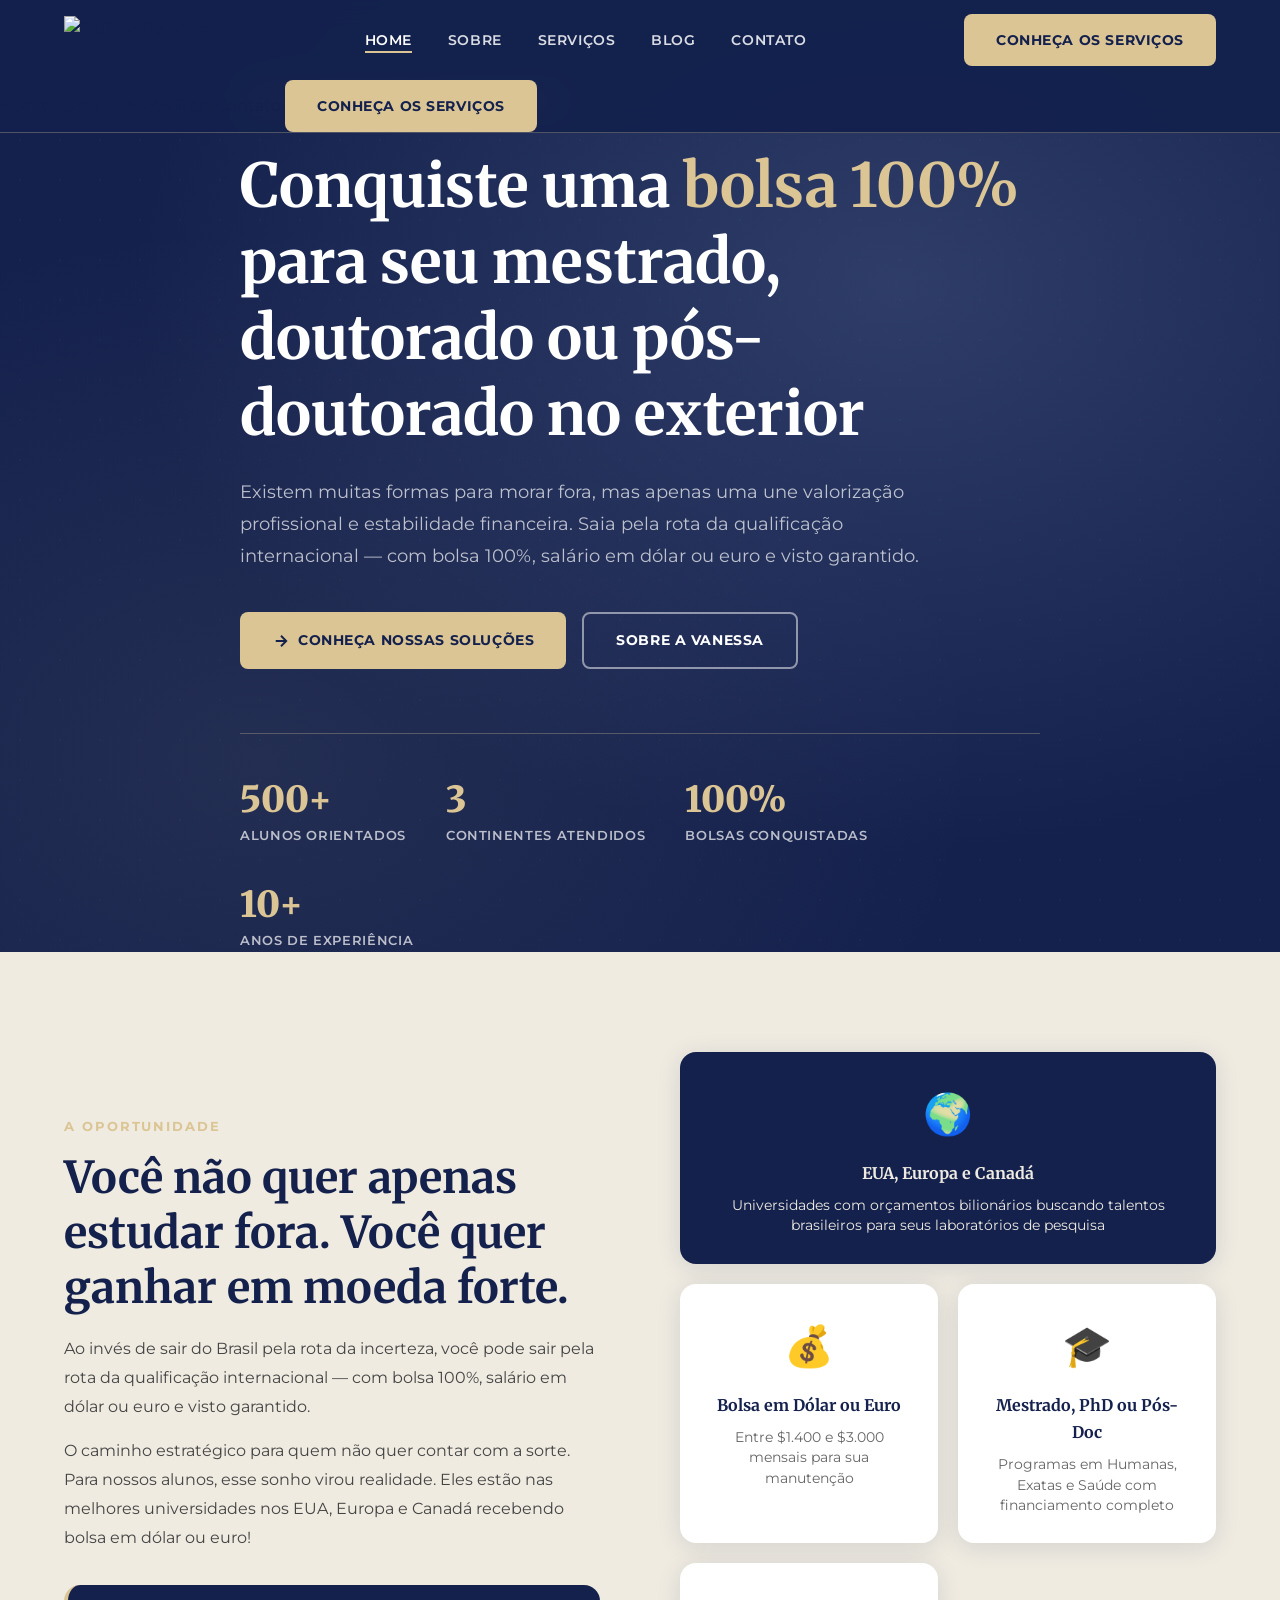
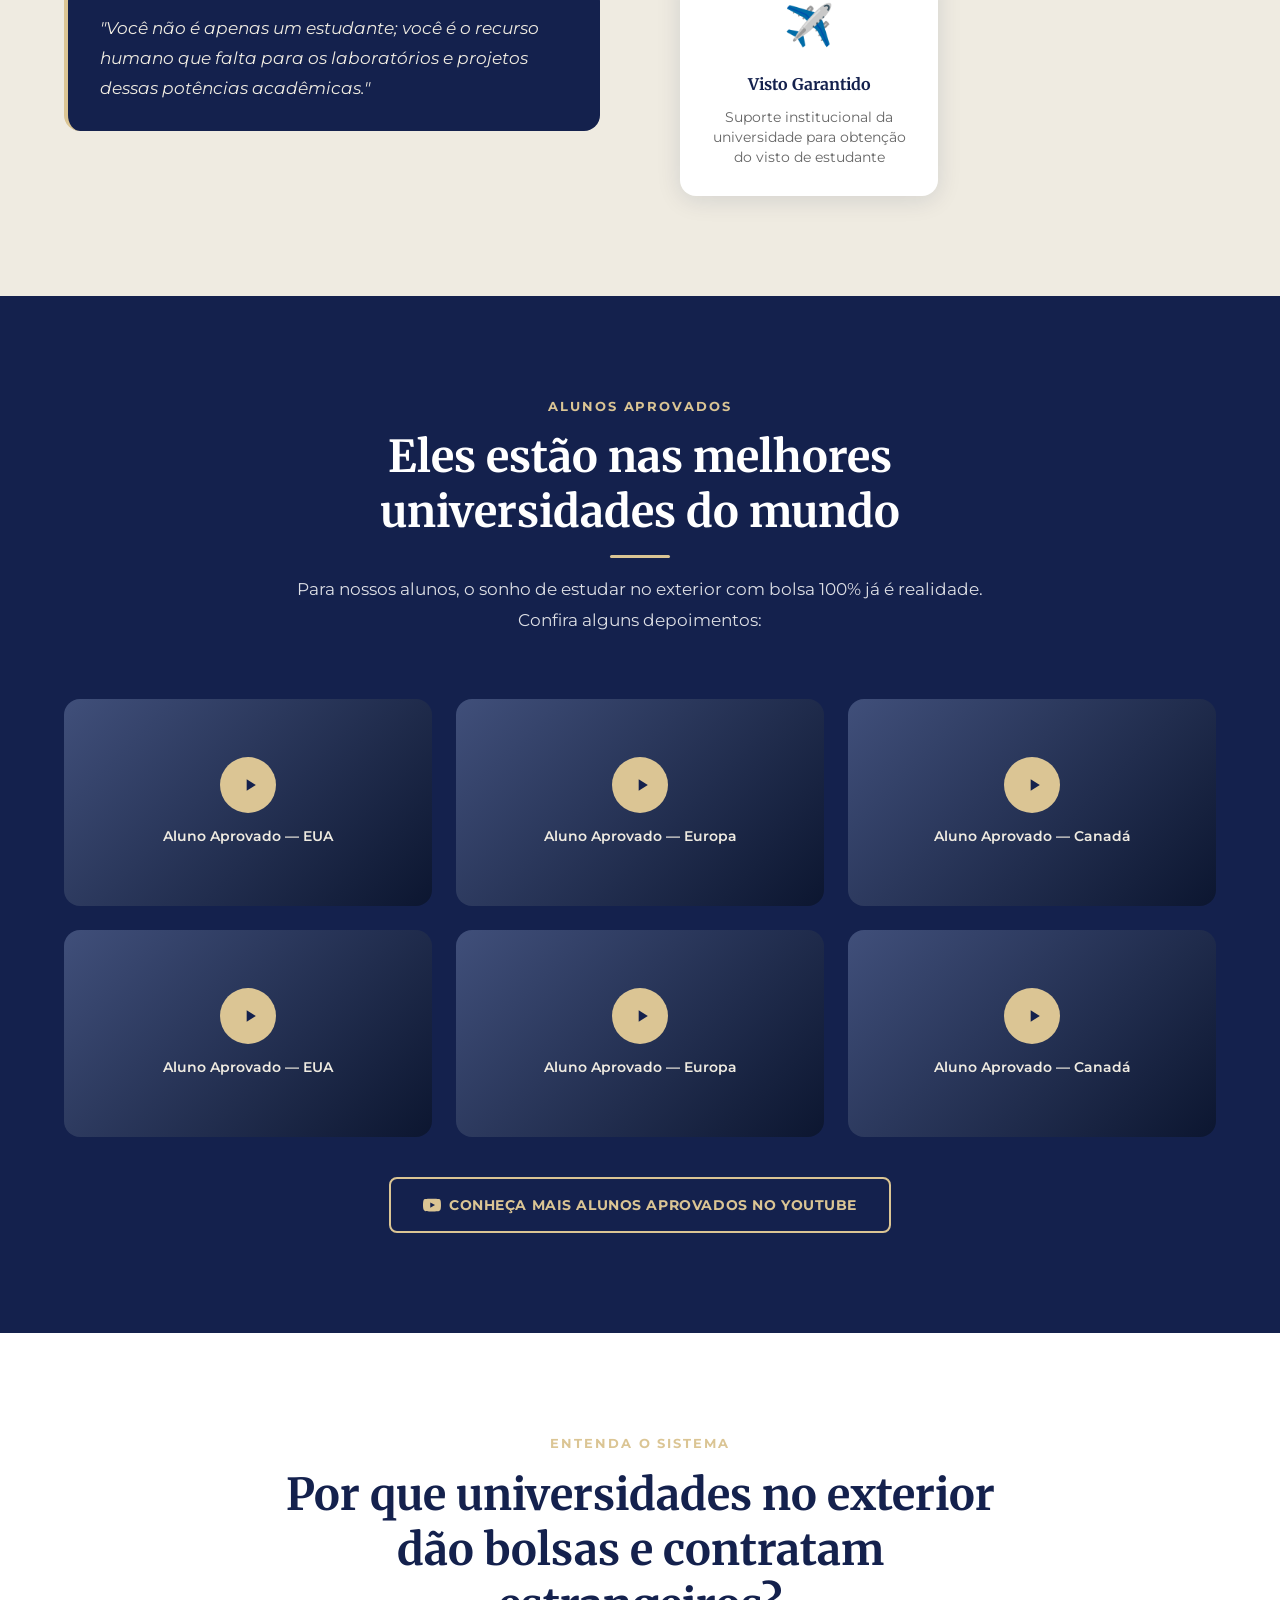
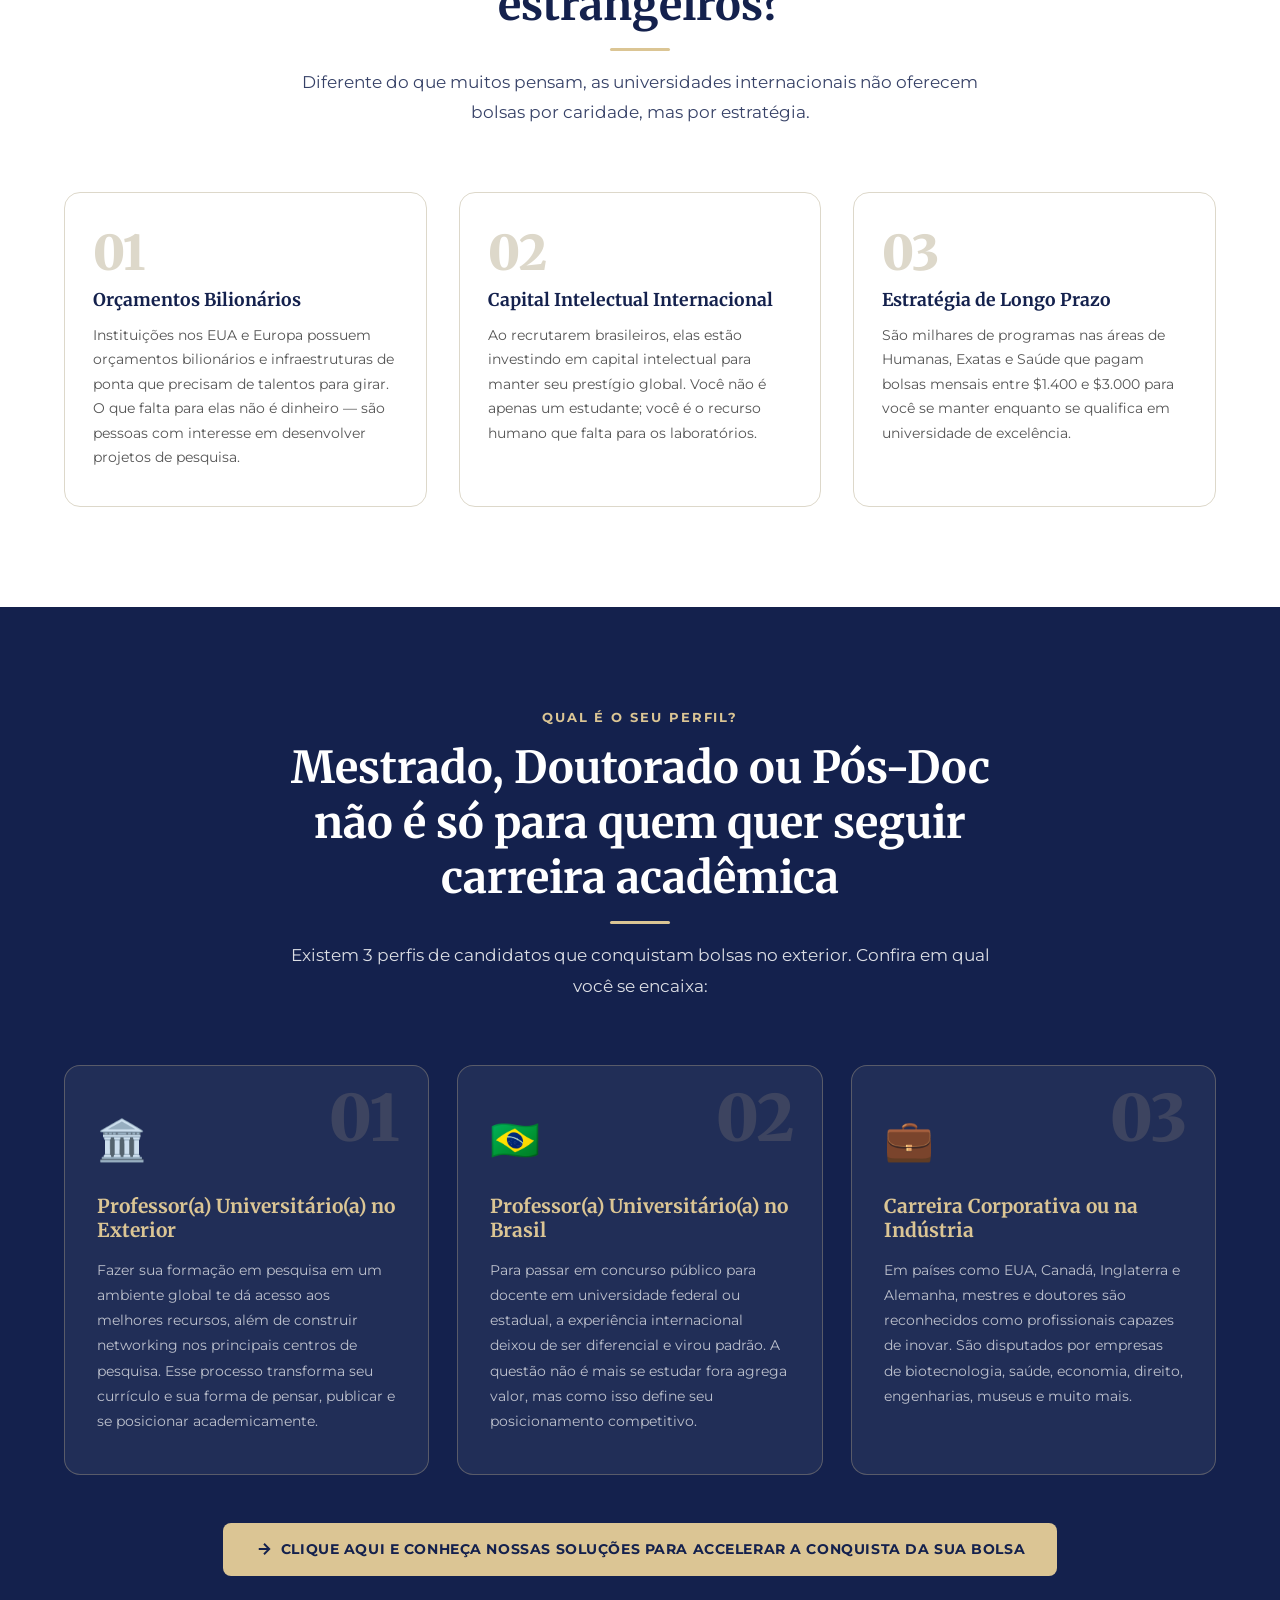
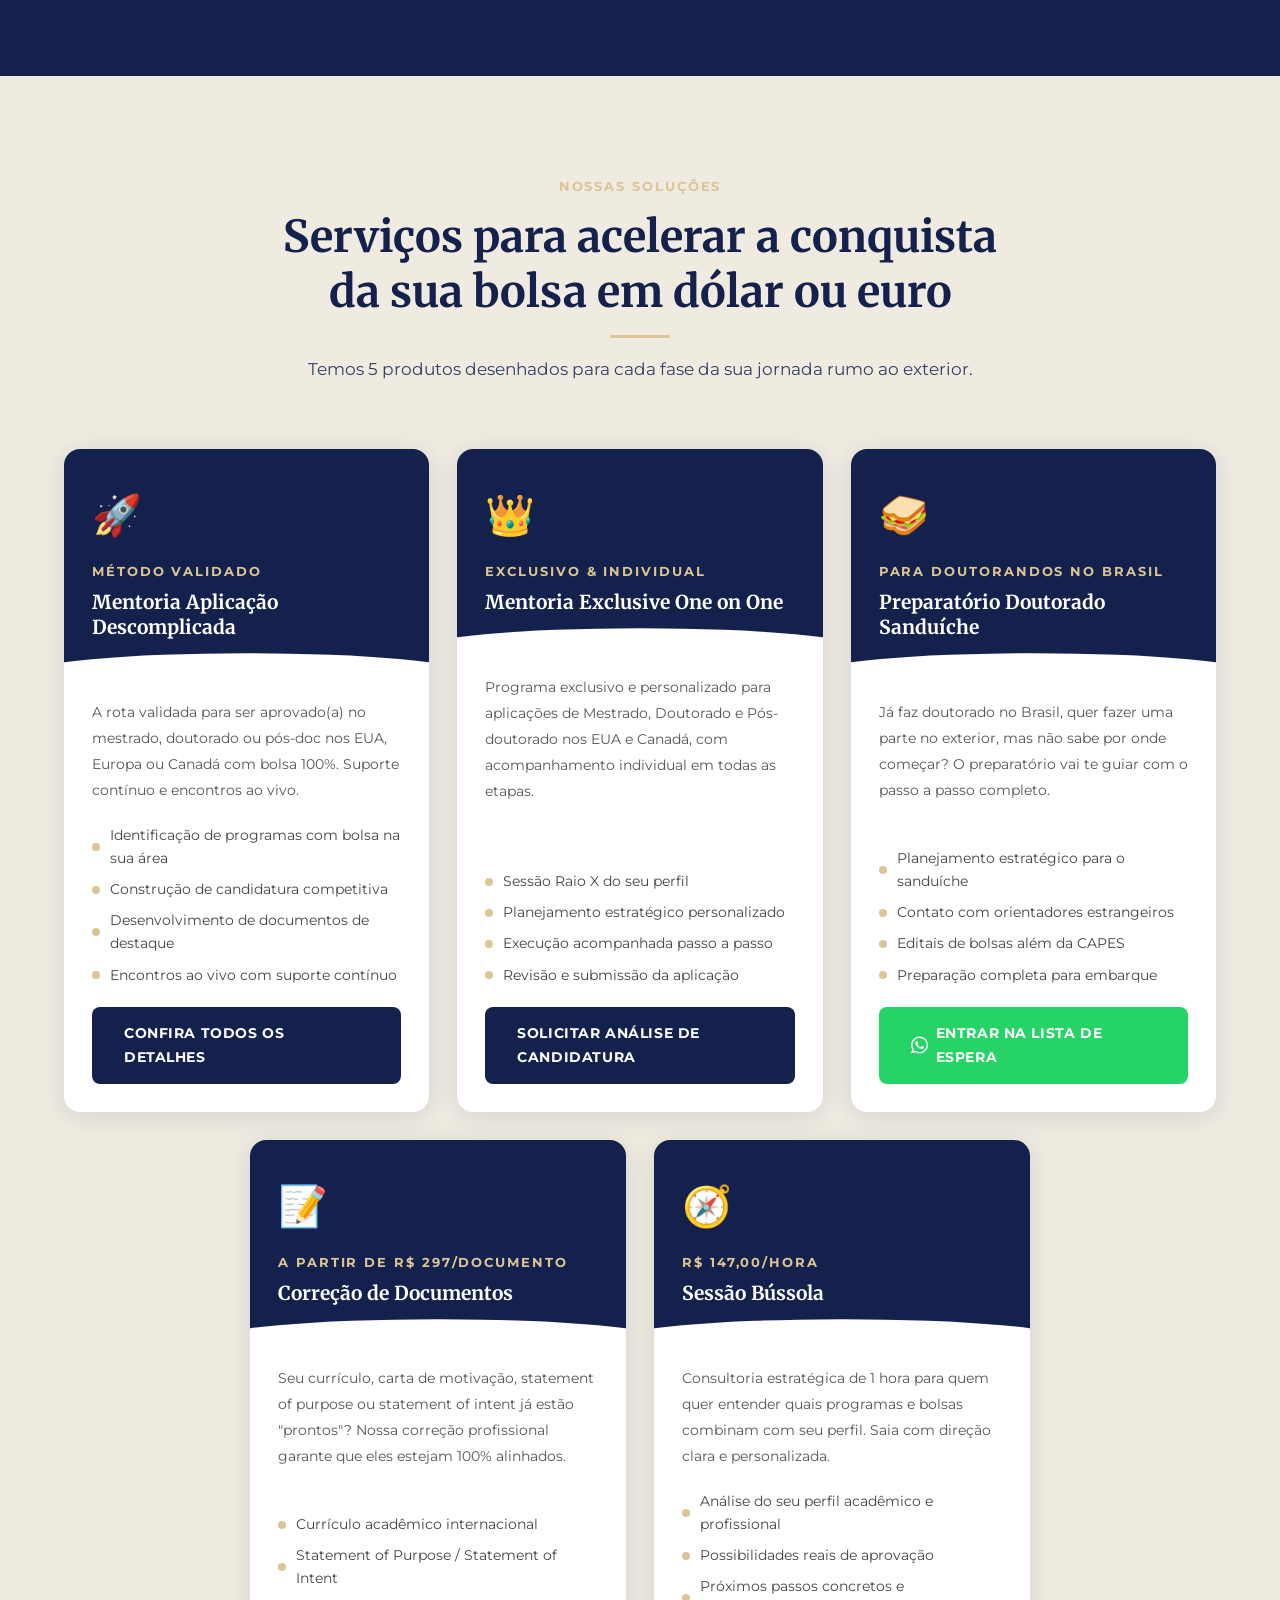
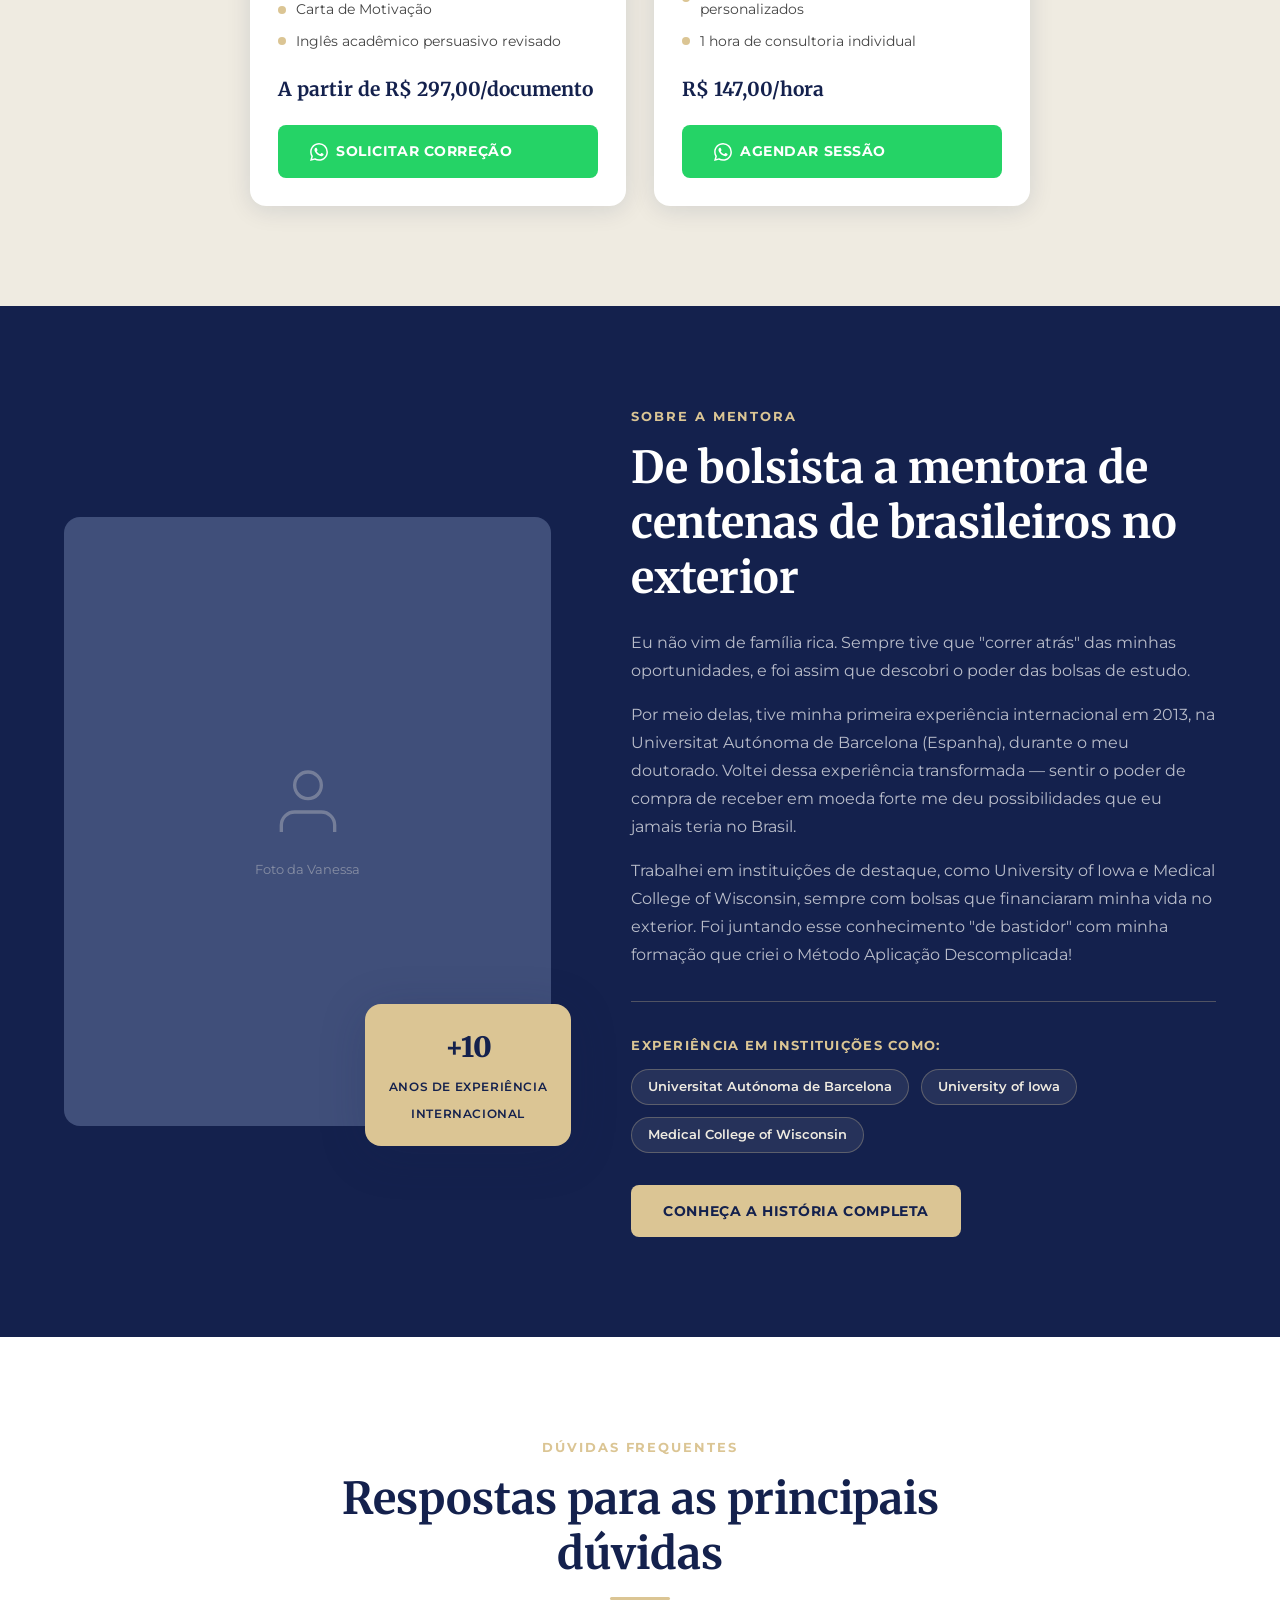
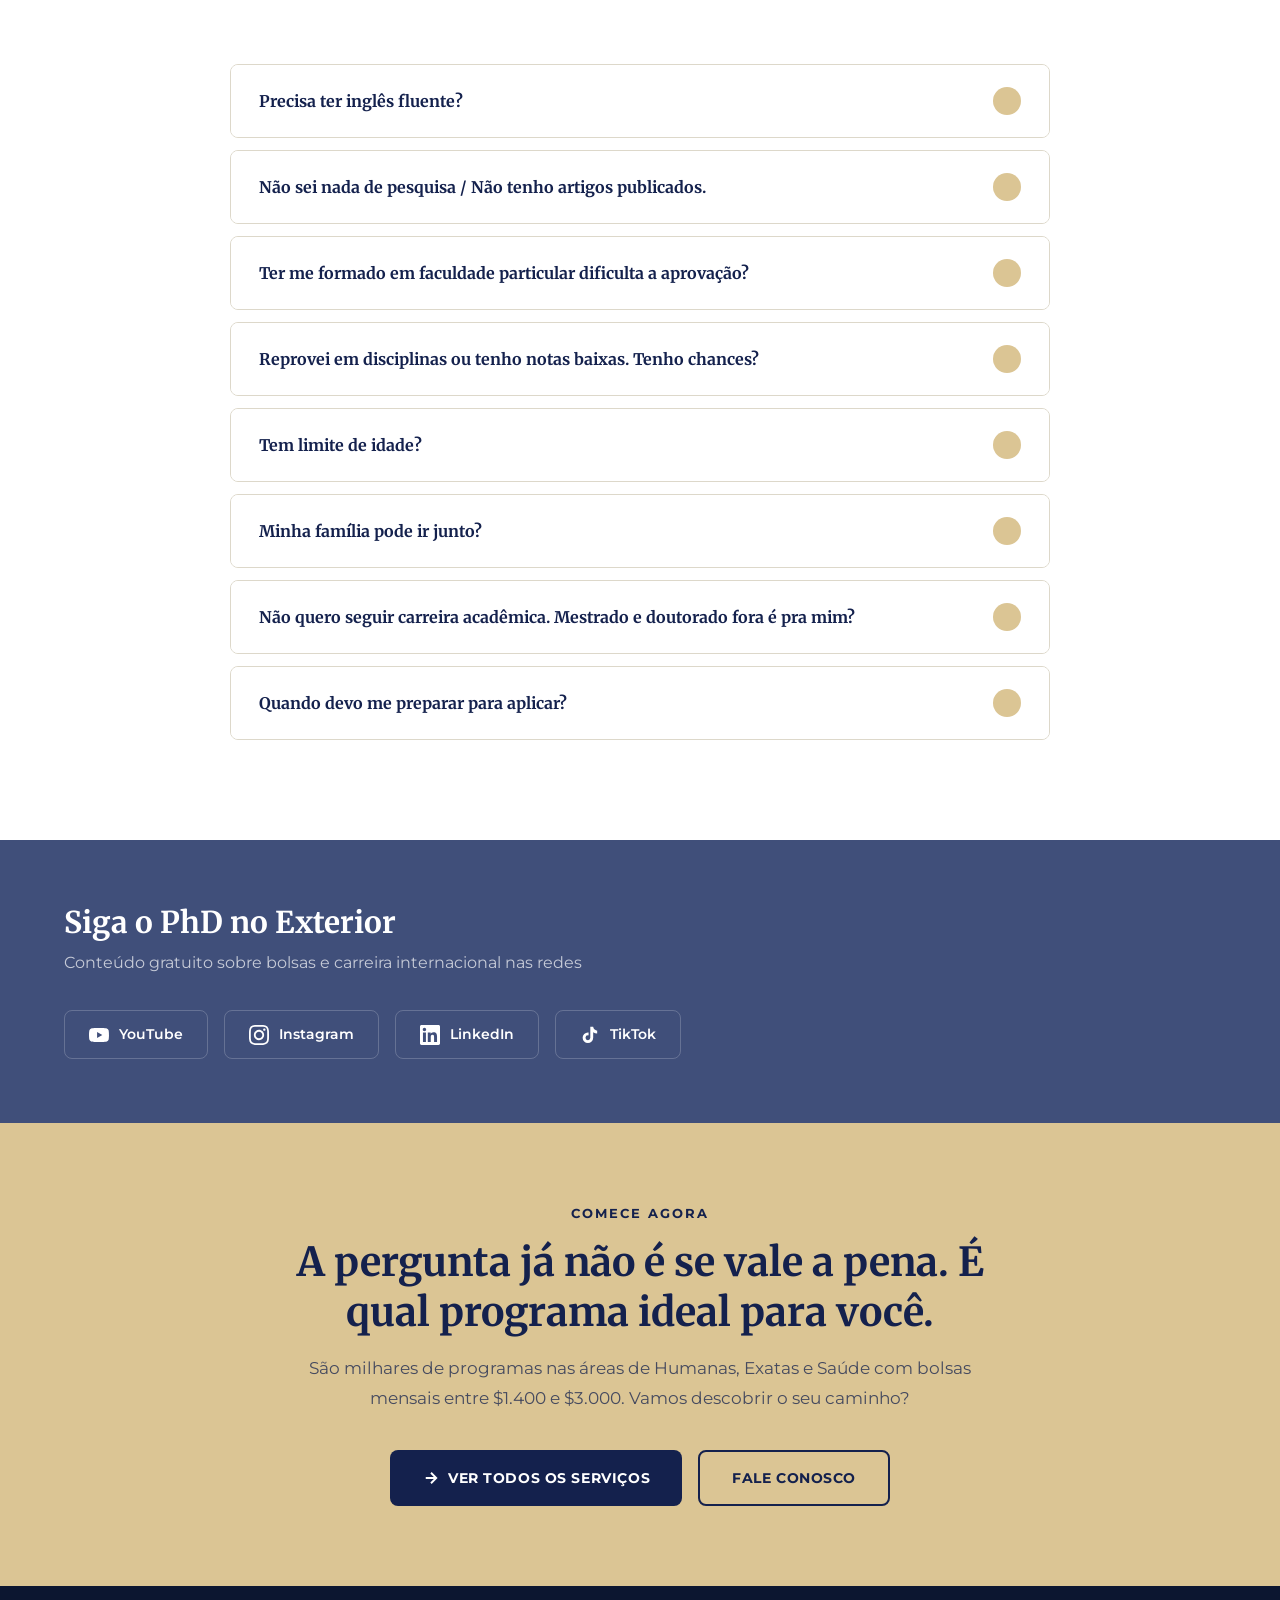
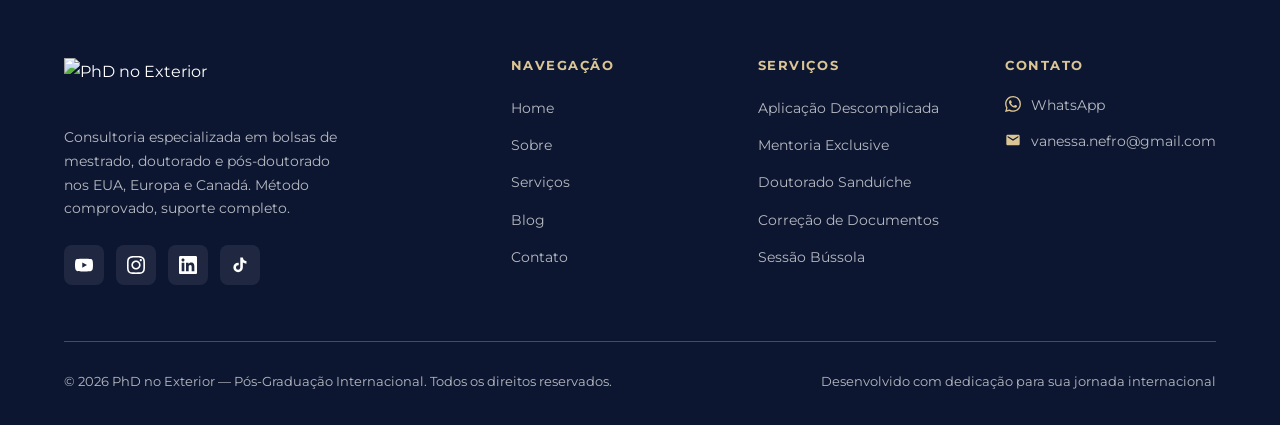
==== index.html @ 70250983 "feat: criar site institucional completo do PhD no Exterior Site com 5 páginas (Home, Sobre, Serviços" ====
<!DOCTYPE html>
<html lang="pt-BR">
<head>
  <meta charset="UTF-8" />
  <meta name="viewport" content="width=device-width, initial-scale=1.0" />
  <meta name="description" content="PhD no Exterior — Consultoria especializada em bolsas de mestrado, doutorado e pós-doutorado nos EUA, Europa e Canadá. Conquiste sua bolsa 100% e carreira internacional." />
  <meta name="keywords" content="mestrado exterior, doutorado exterior, bolsa estudo, pós-graduação internacional, PhD exterior" />
  <meta property="og:title" content="PhD no Exterior — Pós-Graduação Internacional" />
  <meta property="og:description" content="Conquiste uma bolsa 100% para seu mestrado, doutorado ou pós-doutorado no exterior. Método comprovado, suporte completo." />
  <meta property="og:type" content="website" />
  <title>PhD no Exterior — Pós-Graduação Internacional</title>
  <link rel="stylesheet" href="css/style.css" />
  <link rel="icon" type="image/png" href="02 - LOGOTIPO/LOGOTIPO REDUZIDO-01.png" />
</head>
<body>

  <!-- ==============================
       HEADER
       ============================== -->
  <header class="header" id="header">
    <div class="container">
      <nav class="nav">
        <a href="index.html" class="nav__logo">
          <img src="02 - LOGOTIPO/LOGO_HORIZONTAL_BRANCA.png"
               alt="PhD no Exterior" />
        </a>

        <ul class="nav__links">
          <li><a href="index.html" class="active">Home</a></li>
          <li><a href="sobre.html">Sobre</a></li>
          <li><a href="servicos.html">Serviços</a></li>
          <li><a href="blog.html">Blog</a></li>
          <li><a href="contato.html">Contato</a></li>
        </ul>

        <div class="nav__cta">
          <a href="servicos.html" class="btn btn--gold">Conheça os Serviços</a>
        </div>

        <button class="nav__toggle" id="navToggle" aria-label="Menu">
          <span></span><span></span><span></span>
        </button>
      </nav>
    </div>

    <!-- Menu Mobile -->
    <div class="nav__mobile-menu" id="mobileMenu">
      <a href="index.html">Home</a>
      <a href="sobre.html">Sobre</a>
      <a href="servicos.html">Serviços</a>
      <a href="blog.html">Blog</a>
      <a href="contato.html">Contato</a>
      <a href="servicos.html" class="btn btn--gold">Conheça os Serviços</a>
    </div>
  </header>

  <!-- ==============================
       HERO
       ============================== -->
  <section class="hero">
    <div class="hero__bg"></div>
    <div class="hero__pattern"></div>
    <div class="container">
      <div class="hero__content">
        <div class="hero__badge">Pós-Graduação Internacional</div>
        <h1>
          Conquiste uma <em>bolsa 100%</em> para seu mestrado, doutorado ou pós-doutorado no exterior
        </h1>
        <p class="hero__subtitle">
          Existem muitas formas para morar fora, mas apenas uma une valorização profissional e estabilidade financeira. Saia pela rota da qualificação internacional — com bolsa 100%, salário em dólar ou euro e visto garantido.
        </p>
        <div class="hero__actions">
          <a href="servicos.html" class="btn btn--gold">
            <svg viewBox="0 0 24 24" fill="none" stroke="currentColor" stroke-width="2.5"><path d="M5 12h14M12 5l7 7-7 7"/></svg>
            Conheça Nossas Soluções
          </a>
          <a href="sobre.html" class="btn btn--outline-white">Sobre a Vanessa</a>
        </div>
        <div class="hero__stats">
          <div>
            <span class="hero__stat-number">+500</span>
            <p class="hero__stat-label">Alunos orientados</p>
          </div>
          <div>
            <span class="hero__stat-number">3</span>
            <p class="hero__stat-label">Continentes atendidos</p>
          </div>
          <div>
            <span class="hero__stat-number">100%</span>
            <p class="hero__stat-label">Bolsas conquistadas</p>
          </div>
          <div>
            <span class="hero__stat-number">10+</span>
            <p class="hero__stat-label">Anos de experiência</p>
          </div>
        </div>
      </div>
    </div>
  </section>

  <!-- ==============================
       OPORTUNIDADE
       ============================== -->
  <section class="section section--cream opportunity">
    <div class="container">
      <div class="opportunity__grid">
        <div class="opportunity__content" data-reveal>
          <span class="eyebrow">A Oportunidade</span>
          <h2>Você não quer apenas estudar fora. Você quer ganhar em moeda forte.</h2>
          <p>
            Ao invés de sair do Brasil pela rota da incerteza, você pode sair pela rota da qualificação internacional — com bolsa 100%, salário em dólar ou euro e visto garantido.
          </p>
          <p>
            O caminho estratégico para quem não quer contar com a sorte. Para nossos alunos, esse sonho virou realidade. Eles estão nas melhores universidades nos EUA, Europa e Canadá recebendo bolsa em dólar ou euro!
          </p>
          <div class="opportunity__highlight">
            <p>"Você não é apenas um estudante; você é o recurso humano que falta para os laboratórios e projetos dessas potências acadêmicas."</p>
          </div>
        </div>
        <div class="opportunity__visual" data-reveal data-reveal-delay="2">
          <div class="opp-card opp-card--featured">
            <div class="opp-card__icon">🌍</div>
            <div class="opp-card__title">EUA, Europa e Canadá</div>
            <div class="opp-card__text">Universidades com orçamentos bilionários buscando talentos brasileiros para seus laboratórios de pesquisa</div>
          </div>
          <div class="opp-card">
            <div class="opp-card__icon">💰</div>
            <div class="opp-card__title">Bolsa em Dólar ou Euro</div>
            <div class="opp-card__text">Entre $1.400 e $3.000 mensais para sua manutenção</div>
          </div>
          <div class="opp-card">
            <div class="opp-card__icon">🎓</div>
            <div class="opp-card__title">Mestrado, PhD ou Pós-Doc</div>
            <div class="opp-card__text">Programas em Humanas, Exatas e Saúde com financiamento completo</div>
          </div>
          <div class="opp-card">
            <div class="opp-card__icon">✈️</div>
            <div class="opp-card__title">Visto Garantido</div>
            <div class="opp-card__text">Suporte institucional da universidade para obtenção do visto de estudante</div>
          </div>
        </div>
      </div>
    </div>
  </section>

  <!-- ==============================
       DEPOIMENTOS / ALUNOS APROVADOS
       ============================== -->
  <section class="section section--dark testimonials">
    <div class="container">
      <div class="section-header" data-reveal>
        <span class="eyebrow">Alunos Aprovados</span>
        <h2>Eles estão nas melhores universidades do mundo</h2>
        <div class="divider"></div>
        <p>Para nossos alunos, o sonho de estudar no exterior com bolsa 100% já é realidade. Confira alguns depoimentos:</p>
      </div>

      <div class="videos-grid" data-reveal>
        <!-- Vídeo 1 -->
        <div class="video-card">
          <div class="video-card__placeholder" onclick="loadVideo(this, 'https://www.youtube.com/@phdnoexterior9542')">
            <div class="video-card__play">
              <svg viewBox="0 0 24 24" width="20" height="20"><path d="M8 5v14l11-7z"/></svg>
            </div>
            <div class="video-card__name">Aluno Aprovado — EUA</div>
          </div>
        </div>
        <!-- Vídeo 2 -->
        <div class="video-card">
          <div class="video-card__placeholder" onclick="loadVideo(this, 'https://www.youtube.com/@phdnoexterior9542')">
            <div class="video-card__play">
              <svg viewBox="0 0 24 24" width="20" height="20"><path d="M8 5v14l11-7z"/></svg>
            </div>
            <div class="video-card__name">Aluno Aprovado — Europa</div>
          </div>
        </div>
        <!-- Vídeo 3 -->
        <div class="video-card">
          <div class="video-card__placeholder" onclick="loadVideo(this, 'https://www.youtube.com/@phdnoexterior9542')">
            <div class="video-card__play">
              <svg viewBox="0 0 24 24" width="20" height="20"><path d="M8 5v14l11-7z"/></svg>
            </div>
            <div class="video-card__name">Aluno Aprovado — Canadá</div>
          </div>
        </div>
        <!-- Vídeo 4 -->
        <div class="video-card">
          <div class="video-card__placeholder" onclick="loadVideo(this, 'https://www.youtube.com/@phdnoexterior9542')">
            <div class="video-card__play">
              <svg viewBox="0 0 24 24" width="20" height="20"><path d="M8 5v14l11-7z"/></svg>
            </div>
            <div class="video-card__name">Aluno Aprovado — EUA</div>
          </div>
        </div>
        <!-- Vídeo 5 -->
        <div class="video-card">
          <div class="video-card__placeholder" onclick="loadVideo(this, 'https://www.youtube.com/@phdnoexterior9542')">
            <div class="video-card__play">
              <svg viewBox="0 0 24 24" width="20" height="20"><path d="M8 5v14l11-7z"/></svg>
            </div>
            <div class="video-card__name">Aluno Aprovado — Europa</div>
          </div>
        </div>
        <!-- Vídeo 6 -->
        <div class="video-card">
          <div class="video-card__placeholder" onclick="loadVideo(this, 'https://www.youtube.com/@phdnoexterior9542')">
            <div class="video-card__play">
              <svg viewBox="0 0 24 24" width="20" height="20"><path d="M8 5v14l11-7z"/></svg>
            </div>
            <div class="video-card__name">Aluno Aprovado — Canadá</div>
          </div>
        </div>
      </div>

      <div class="testimonials__cta" data-reveal>
        <a href="https://www.youtube.com/@phdnoexterior9542" target="_blank" rel="noopener" class="btn btn--outline-gold">
          <svg viewBox="0 0 24 24" width="18" height="18" fill="currentColor"><path d="M23.5 6.2a3 3 0 0 0-2.1-2.1C19.5 3.5 12 3.5 12 3.5s-7.5 0-9.4.6A3 3 0 0 0 .5 6.2C0 8.1 0 12 0 12s0 3.9.6 5.8a3 3 0 0 0 2.1 2.1c1.9.6 9.3.6 9.3.6s7.5 0 9.4-.6a3 3 0 0 0 2.1-2.1c.5-1.9.5-5.8.5-5.8s0-3.9-.5-5.8zM9.7 15.5V8.5l6.3 3.5-6.3 3.5z"/></svg>
          Conheça mais alunos aprovados no YouTube
        </a>
      </div>
    </div>
  </section>

  <!-- ==============================
       POR QUE UNIVERSIDADES DÃO BOLSAS
       ============================== -->
  <section class="section section--white why-scholarships">
    <div class="container">
      <div class="section-header" data-reveal>
        <span class="eyebrow">Entenda o Sistema</span>
        <h2>Por que universidades no exterior dão bolsas e contratam estrangeiros?</h2>
        <div class="divider"></div>
        <p>Diferente do que muitos pensam, as universidades internacionais não oferecem bolsas por caridade, mas por estratégia.</p>
      </div>
      <div class="why__grid">
        <div class="why-card" data-reveal data-reveal-delay="1">
          <div class="why-card__number">01</div>
          <h3>Orçamentos Bilionários</h3>
          <p>Instituições nos EUA e Europa possuem orçamentos bilionários e infraestruturas de ponta que precisam de talentos para girar. O que falta para elas não é dinheiro — são pessoas com interesse em desenvolver projetos de pesquisa.</p>
        </div>
        <div class="why-card" data-reveal data-reveal-delay="2">
          <div class="why-card__number">02</div>
          <h3>Capital Intelectual Internacional</h3>
          <p>Ao recrutarem brasileiros, elas estão investindo em capital intelectual para manter seu prestígio global. Você não é apenas um estudante; você é o recurso humano que falta para os laboratórios.</p>
        </div>
        <div class="why-card" data-reveal data-reveal-delay="3">
          <div class="why-card__number">03</div>
          <h3>Estratégia de Longo Prazo</h3>
          <p>São milhares de programas nas áreas de Humanas, Exatas e Saúde que pagam bolsas mensais entre $1.400 e $3.000 para você se manter enquanto se qualifica em universidade de excelência.</p>
        </div>
      </div>
    </div>
  </section>

  <!-- ==============================
       PERFIS DE CANDIDATOS
       ============================== -->
  <section class="section section--dark profiles">
    <div class="container">
      <div class="section-header" data-reveal>
        <span class="eyebrow">Qual é o seu perfil?</span>
        <h2>Mestrado, Doutorado ou Pós-Doc não é só para quem quer seguir carreira acadêmica</h2>
        <div class="divider"></div>
        <p>Existem 3 perfis de candidatos que conquistam bolsas no exterior. Confira em qual você se encaixa:</p>
      </div>
      <div class="profiles__grid">
        <div class="profile-card" data-reveal data-reveal-delay="1">
          <div class="profile-card__number">01</div>
          <div class="profile-card__icon">🏛️</div>
          <h3>Professor(a) Universitário(a) no Exterior</h3>
          <p>Fazer sua formação em pesquisa em um ambiente global te dá acesso aos melhores recursos, além de construir networking nos principais centros de pesquisa. Esse processo transforma seu currículo e sua forma de pensar, publicar e se posicionar academicamente.</p>
        </div>
        <div class="profile-card" data-reveal data-reveal-delay="2">
          <div class="profile-card__number">02</div>
          <div class="profile-card__icon">🇧🇷</div>
          <h3>Professor(a) Universitário(a) no Brasil</h3>
          <p>Para passar em concurso público para docente em universidade federal ou estadual, a experiência internacional deixou de ser diferencial e virou padrão. A questão não é mais se estudar fora agrega valor, mas como isso define seu posicionamento competitivo.</p>
        </div>
        <div class="profile-card" data-reveal data-reveal-delay="3">
          <div class="profile-card__number">03</div>
          <div class="profile-card__icon">💼</div>
          <h3>Carreira Corporativa ou na Indústria</h3>
          <p>Em países como EUA, Canadá, Inglaterra e Alemanha, mestres e doutores são reconhecidos como profissionais capazes de inovar. São disputados por empresas de biotecnologia, saúde, economia, direito, engenharias, museus e muito mais.</p>
        </div>
      </div>
      <div class="text-center mt-48" data-reveal>
        <a href="servicos.html" class="btn btn--gold">
          <svg viewBox="0 0 24 24" fill="none" stroke="currentColor" stroke-width="2.5" width="18" height="18"><path d="M5 12h14M12 5l7 7-7 7"/></svg>
          Clique aqui e conheça nossas soluções para accelerar a conquista da sua bolsa
        </a>
      </div>
    </div>
  </section>

  <!-- ==============================
       NOSSOS SERVIÇOS (PREVIEW)
       ============================== -->
  <section class="section section--cream services-section" id="servicos">
    <div class="container">
      <div class="section-header" data-reveal>
        <span class="eyebrow">Nossas Soluções</span>
        <h2>Serviços para acelerar a conquista da sua bolsa em dólar ou euro</h2>
        <div class="divider"></div>
        <p>Temos 5 produtos desenhados para cada fase da sua jornada rumo ao exterior.</p>
      </div>

      <div class="services-grid">
        <!-- Serviço 1 -->
        <div class="service-card" data-reveal data-reveal-delay="1">
          <div class="service-card__header">
            <div class="service-card__icon">🚀</div>
            <span class="eyebrow">Método Validado</span>
            <h3>Mentoria Aplicação Descomplicada</h3>
          </div>
          <div class="service-card__body">
            <p>A rota validada para ser aprovado(a) no mestrado, doutorado ou pós-doc nos EUA, Europa ou Canadá com bolsa 100%. Suporte contínuo e encontros ao vivo.</p>
            <ul class="service-card__steps">
              <li>Identificação de programas com bolsa na sua área</li>
              <li>Construção de candidatura competitiva</li>
              <li>Desenvolvimento de documentos de destaque</li>
              <li>Encontros ao vivo com suporte contínuo</li>
            </ul>
            <a href="servicos.html#aplicacao-descomplicada" class="btn btn--navy">Confira todos os detalhes</a>
          </div>
        </div>

        <!-- Serviço 2 -->
        <div class="service-card" data-reveal data-reveal-delay="2">
          <div class="service-card__header">
            <div class="service-card__icon">👑</div>
            <span class="eyebrow">Exclusivo & Individual</span>
            <h3>Mentoria Exclusive One on One</h3>
          </div>
          <div class="service-card__body">
            <p>Programa exclusivo e personalizado para aplicações de Mestrado, Doutorado e Pós-doutorado nos EUA e Canadá, com acompanhamento individual em todas as etapas.</p>
            <ul class="service-card__steps">
              <li>Sessão Raio X do seu perfil</li>
              <li>Planejamento estratégico personalizado</li>
              <li>Execução acompanhada passo a passo</li>
              <li>Revisão e submissão da aplicação</li>
            </ul>
            <a href="servicos.html#mentoria-exclusive" class="btn btn--navy">Solicitar Análise de Candidatura</a>
          </div>
        </div>

        <!-- Serviço 3 -->
        <div class="service-card" data-reveal data-reveal-delay="3">
          <div class="service-card__header">
            <div class="service-card__icon">🥪</div>
            <span class="eyebrow">Para Doutorandos no Brasil</span>
            <h3>Preparatório Doutorado Sanduíche</h3>
          </div>
          <div class="service-card__body">
            <p>Já faz doutorado no Brasil, quer fazer uma parte no exterior, mas não sabe por onde começar? O preparatório vai te guiar com o passo a passo completo.</p>
            <ul class="service-card__steps">
              <li>Planejamento estratégico para o sanduíche</li>
              <li>Contato com orientadores estrangeiros</li>
              <li>Editais de bolsas além da CAPES</li>
              <li>Preparação completa para embarque</li>
            </ul>
            <a href="https://wa.me/5500000000000?text=Quero%20saber%20mais%20sobre%20o%20Preparat%C3%B3rio%20Doutorado%20Sanduiche" target="_blank" class="btn btn--whatsapp">
              <svg viewBox="0 0 24 24" fill="currentColor" width="18" height="18"><path d="M17.472 14.382c-.297-.149-1.758-.867-2.03-.967-.273-.099-.471-.148-.67.15-.197.297-.767.966-.94 1.164-.173.199-.347.223-.644.075-.297-.15-1.255-.463-2.39-1.475-.883-.788-1.48-1.761-1.653-2.059-.173-.297-.018-.458.13-.606.134-.133.298-.347.446-.52.149-.174.198-.298.298-.497.099-.198.05-.371-.025-.52-.075-.149-.669-1.612-.916-2.207-.242-.579-.487-.5-.669-.51-.173-.008-.371-.01-.57-.01-.198 0-.52.074-.792.372-.272.297-1.04 1.016-1.04 2.479 0 1.462 1.065 2.875 1.213 3.074.149.198 2.096 3.2 5.077 4.487.709.306 1.262.489 1.694.625.712.227 1.36.195 1.871.118.571-.085 1.758-.719 2.006-1.413.248-.694.248-1.289.173-1.413-.074-.124-.272-.198-.57-.347m-5.421 7.403h-.004a9.87 9.87 0 01-5.031-1.378l-.361-.214-3.741.982.998-3.648-.235-.374a9.86 9.86 0 01-1.51-5.26c.001-5.45 4.436-9.884 9.888-9.884 2.64 0 5.122 1.03 6.988 2.898a9.825 9.825 0 012.893 6.994c-.003 5.45-4.437 9.884-9.885 9.884m8.413-18.297A11.815 11.815 0 0012.05 0C5.495 0 .16 5.335.157 11.892c0 2.096.547 4.142 1.588 5.945L.057 24l6.305-1.654a11.882 11.882 0 005.683 1.448h.005c6.554 0 11.89-5.335 11.893-11.893a11.821 11.821 0 00-3.48-8.413z"/></svg>
              Entrar na lista de espera
            </a>
          </div>
        </div>
      </div>

      <!-- Segunda linha de serviços -->
      <div class="services-grid--last-row">
        <!-- Serviço 4 -->
        <div class="service-card" data-reveal data-reveal-delay="1">
          <div class="service-card__header">
            <div class="service-card__icon">📝</div>
            <span class="eyebrow">A partir de R$ 297/documento</span>
            <h3>Correção de Documentos</h3>
          </div>
          <div class="service-card__body">
            <p>Seu currículo, carta de motivação, statement of purpose ou statement of intent já estão "prontos"? Nossa correção profissional garante que eles estejam 100% alinhados.</p>
            <ul class="service-card__steps">
              <li>Currículo acadêmico internacional</li>
              <li>Statement of Purpose / Statement of Intent</li>
              <li>Carta de Motivação</li>
              <li>Inglês acadêmico persuasivo revisado</li>
            </ul>
            <div class="service-card__price">A partir de R$ 297,00/documento</div>
            <a href="https://wa.me/5500000000000?text=Quero%20solicitar%20corre%C3%A7%C3%A3o%20de%20documentos" target="_blank" class="btn btn--whatsapp">
              <svg viewBox="0 0 24 24" fill="currentColor" width="18" height="18"><path d="M17.472 14.382c-.297-.149-1.758-.867-2.03-.967-.273-.099-.471-.148-.67.15-.197.297-.767.966-.94 1.164-.173.199-.347.223-.644.075-.297-.15-1.255-.463-2.39-1.475-.883-.788-1.48-1.761-1.653-2.059-.173-.297-.018-.458.13-.606.134-.133.298-.347.446-.52.149-.174.198-.298.298-.497.099-.198.05-.371-.025-.52-.075-.149-.669-1.612-.916-2.207-.242-.579-.487-.5-.669-.51-.173-.008-.371-.01-.57-.01-.198 0-.52.074-.792.372-.272.297-1.04 1.016-1.04 2.479 0 1.462 1.065 2.875 1.213 3.074.149.198 2.096 3.2 5.077 4.487.709.306 1.262.489 1.694.625.712.227 1.36.195 1.871.118.571-.085 1.758-.719 2.006-1.413.248-.694.248-1.289.173-1.413-.074-.124-.272-.198-.57-.347m-5.421 7.403h-.004a9.87 9.87 0 01-5.031-1.378l-.361-.214-3.741.982.998-3.648-.235-.374a9.86 9.86 0 01-1.51-5.26c.001-5.45 4.436-9.884 9.888-9.884 2.64 0 5.122 1.03 6.988 2.898a9.825 9.825 0 012.893 6.994c-.003 5.45-4.437 9.884-9.885 9.884m8.413-18.297A11.815 11.815 0 0012.05 0C5.495 0 .16 5.335.157 11.892c0 2.096.547 4.142 1.588 5.945L.057 24l6.305-1.654a11.882 11.882 0 005.683 1.448h.005c6.554 0 11.89-5.335 11.893-11.893a11.821 11.821 0 00-3.48-8.413z"/></svg>
              Solicitar Correção
            </a>
          </div>
        </div>

        <!-- Serviço 5 -->
        <div class="service-card" data-reveal data-reveal-delay="2">
          <div class="service-card__header">
            <div class="service-card__icon">🧭</div>
            <span class="eyebrow">R$ 147,00/hora</span>
            <h3>Sessão Bússola</h3>
          </div>
          <div class="service-card__body">
            <p>Consultoria estratégica de 1 hora para quem quer entender quais programas e bolsas combinam com seu perfil. Saia com direção clara e personalizada.</p>
            <ul class="service-card__steps">
              <li>Análise do seu perfil acadêmico e profissional</li>
              <li>Possibilidades reais de aprovação</li>
              <li>Próximos passos concretos e personalizados</li>
              <li>1 hora de consultoria individual</li>
            </ul>
            <div class="service-card__price">R$ 147,00/hora</div>
            <a href="https://wa.me/5500000000000?text=Quero%20agendar%20uma%20Sess%C3%A3o%20B%C3%BAssola" target="_blank" class="btn btn--whatsapp">
              <svg viewBox="0 0 24 24" fill="currentColor" width="18" height="18"><path d="M17.472 14.382c-.297-.149-1.758-.867-2.03-.967-.273-.099-.471-.148-.67.15-.197.297-.767.966-.94 1.164-.173.199-.347.223-.644.075-.297-.15-1.255-.463-2.39-1.475-.883-.788-1.48-1.761-1.653-2.059-.173-.297-.018-.458.13-.606.134-.133.298-.347.446-.52.149-.174.198-.298.298-.497.099-.198.05-.371-.025-.52-.075-.149-.669-1.612-.916-2.207-.242-.579-.487-.5-.669-.51-.173-.008-.371-.01-.57-.01-.198 0-.52.074-.792.372-.272.297-1.04 1.016-1.04 2.479 0 1.462 1.065 2.875 1.213 3.074.149.198 2.096 3.2 5.077 4.487.709.306 1.262.489 1.694.625.712.227 1.36.195 1.871.118.571-.085 1.758-.719 2.006-1.413.248-.694.248-1.289.173-1.413-.074-.124-.272-.198-.57-.347m-5.421 7.403h-.004a9.87 9.87 0 01-5.031-1.378l-.361-.214-3.741.982.998-3.648-.235-.374a9.86 9.86 0 01-1.51-5.26c.001-5.45 4.436-9.884 9.888-9.884 2.64 0 5.122 1.03 6.988 2.898a9.825 9.825 0 012.893 6.994c-.003 5.45-4.437 9.884-9.885 9.884m8.413-18.297A11.815 11.815 0 0012.05 0C5.495 0 .16 5.335.157 11.892c0 2.096.547 4.142 1.588 5.945L.057 24l6.305-1.654a11.882 11.882 0 005.683 1.448h.005c6.554 0 11.89-5.335 11.893-11.893a11.821 11.821 0 00-3.48-8.413z"/></svg>
              Agendar Sessão
            </a>
          </div>
        </div>
      </div>
    </div>
  </section>

  <!-- ==============================
       SOBRE - PREVIEW
       ============================== -->
  <section class="section about-preview">
    <div class="container">
      <div class="about-preview__grid">
        <div class="about-preview__image" data-reveal>
          <div class="about-preview__img-wrapper">
            <div class="about-preview__img-placeholder">
              <svg viewBox="0 0 24 24" fill="none" stroke="currentColor" stroke-width="1"><path d="M20 21v-2a4 4 0 0 0-4-4H8a4 4 0 0 0-4 4v2"/><circle cx="12" cy="7" r="4"/></svg>
              <p style="opacity:0.4;font-size:0.8rem;">Foto da Vanessa</p>
            </div>
          </div>
          <div class="about-preview__badge-float">
            <strong>+10</strong>
            <span>Anos de experiência<br>internacional</span>
          </div>
        </div>
        <div class="about-preview__content" data-reveal data-reveal-delay="2">
          <span class="eyebrow">Sobre a Mentora</span>
          <h2>De bolsista a mentora de centenas de brasileiros no exterior</h2>
          <p>
            Eu não vim de família rica. Sempre tive que "correr atrás" das minhas oportunidades, e foi assim que descobri o poder das bolsas de estudo.
          </p>
          <p>
            Por meio delas, tive minha primeira experiência internacional em 2013, na Universitat Autónoma de Barcelona (Espanha), durante o meu doutorado. Voltei dessa experiência transformada — sentir o poder de compra de receber em moeda forte me deu possibilidades que eu jamais teria no Brasil.
          </p>
          <p>
            Trabalhei em instituições de destaque, como University of Iowa e Medical College of Wisconsin, sempre com bolsas que financiaram minha vida no exterior. Foi juntando esse conhecimento "de bastidor" com minha formação que criei o Método Aplicação Descomplicada!
          </p>
          <div class="about-preview__institutions">
            <p>Experiência em instituições como:</p>
            <div class="about-preview__inst-list">
              <span class="inst-tag">Universitat Autónoma de Barcelona</span>
              <span class="inst-tag">University of Iowa</span>
              <span class="inst-tag">Medical College of Wisconsin</span>
            </div>
          </div>
          <div class="mt-32">
            <a href="sobre.html" class="btn btn--gold">Conheça a história completa</a>
          </div>
        </div>
      </div>
    </div>
  </section>

  <!-- ==============================
       FAQ
       ============================== -->
  <section class="section section--white faq">
    <div class="container">
      <div class="section-header" data-reveal>
        <span class="eyebrow">Dúvidas Frequentes</span>
        <h2>Respostas para as principais dúvidas</h2>
        <div class="divider"></div>
      </div>
      <div class="faq__list" data-reveal>

        <div class="faq-item">
          <button class="faq-item__question">
            Precisa ter inglês fluente?
            <span class="faq-item__icon"><svg viewBox="0 0 24 24" width="14" height="14"><path d="M12 5v14M5 12h14"/></svg></span>
          </button>
          <div class="faq-item__answer">
            Não. Programas internacionais recebem alunos do mundo todo. Para a grande maioria dos programas, o nível de inglês exigido é o intermediário — você não precisa ser fluente. O essencial é conseguir transmitir suas ideias, não falar como nativo.
          </div>
        </div>

        <div class="faq-item">
          <button class="faq-item__question">
            Não sei nada de pesquisa / Não tenho artigos publicados.
            <span class="faq-item__icon"><svg viewBox="0 0 24 24" width="14" height="14"><path d="M12 5v14M5 12h14"/></svg></span>
          </button>
          <div class="faq-item__answer">
            Os programas de mestrado e doutorado existem justamente para que você aprenda a fazer pesquisa. Para mestrado principalmente, não é obrigatório ter artigos publicados. O que a universidade quer ver é que você é uma pessoa treinável e aberta a aprender.
          </div>
        </div>

        <div class="faq-item">
          <button class="faq-item__question">
            Ter me formado em faculdade particular dificulta a aprovação?
            <span class="faq-item__icon"><svg viewBox="0 0 24 24" width="14" height="14"><path d="M12 5v14M5 12h14"/></svg></span>
          </button>
          <div class="faq-item__answer">
            Não. Universidades no exterior não avaliam o "peso" ou o "nome" da instituição. O que eles querem é ver que você se formou em bacharelado ou licenciatura com duração mínima de 4 anos.
          </div>
        </div>

        <div class="faq-item">
          <button class="faq-item__question">
            Reprovei em disciplinas ou tenho notas baixas. Tenho chances?
            <span class="faq-item__icon"><svg viewBox="0 0 24 24" width="14" height="14"><path d="M12 5v14M5 12h14"/></svg></span>
          </button>
          <div class="faq-item__answer">
            A avaliação é feita de forma holística. Uma reprovação ou notas medianas não definem que você será reprovado. O comitê de admissão avalia o conjunto da sua trajetória, suas experiências e objetivos. Se houver justificativa coerente, isso não impede aprovação.
          </div>
        </div>

        <div class="faq-item">
          <button class="faq-item__question">
            Tem limite de idade?
            <span class="faq-item__icon"><svg viewBox="0 0 24 24" width="14" height="14"><path d="M12 5v14M5 12h14"/></svg></span>
          </button>
          <div class="faq-item__answer">
            Não. Na maioria dos programas internacionais, não existe limite formal de idade. O que importa é a sua trajetória, maturidade e clareza de propósito. Inclusive, candidatos mais experientes costumam ter um diferencial pela bagagem profissional.
          </div>
        </div>

        <div class="faq-item">
          <button class="faq-item__question">
            Minha família pode ir junto?
            <span class="faq-item__icon"><svg viewBox="0 0 24 24" width="14" height="14"><path d="M12 5v14M5 12h14"/></svg></span>
          </button>
          <div class="faq-item__answer">
            Sim. Nos EUA, Canadá e países da Europa, sua família pode ir com você. Cônjuge e filhos podem solicitar visto como dependentes. Filhos em idade escolar normalmente podem se matricular em escolas públicas do país de destino.
          </div>
        </div>

        <div class="faq-item">
          <button class="faq-item__question">
            Não quero seguir carreira acadêmica. Mestrado e doutorado fora é pra mim?
            <span class="faq-item__icon"><svg viewBox="0 0 24 24" width="14" height="14"><path d="M12 5v14M5 12h14"/></svg></span>
          </button>
          <div class="faq-item__answer">
            Sim, talvez até mais do que você imagina. Em países ricos, mestrado e doutorado são vistos como formação de alto nível para liderança e inovação — não apenas para sala de aula. O título não te limita à academia, ele amplia seu posicionamento no mercado global.
          </div>
        </div>

        <div class="faq-item">
          <button class="faq-item__question">
            Quando devo me preparar para aplicar?
            <span class="faq-item__icon"><svg viewBox="0 0 24 24" width="14" height="14"><path d="M12 5v14M5 12h14"/></svg></span>
          </button>
          <div class="faq-item__answer">
            O ideal é começar a preparação com 12 meses de antecedência. Na maioria dos programas internacionais, especialmente nos EUA, Canadá e parte da Europa, as aplicações acontecem entre novembro e dezembro para ingresso em agosto ou setembro do ano seguinte.
          </div>
        </div>

      </div>
    </div>
  </section>

  <!-- ==============================
       REDES SOCIAIS
       ============================== -->
  <section class="social-section">
    <div class="container">
      <div class="social-section__inner">
        <div class="social-section__text">
          <h3>Siga o PhD no Exterior</h3>
          <p>Conteúdo gratuito sobre bolsas e carreira internacional nas redes</p>
        </div>
        <div class="social-links">
          <a href="https://www.youtube.com/@phdnoexterior9542" target="_blank" rel="noopener" class="social-link social-link--yt">
            <svg viewBox="0 0 24 24"><path d="M23.5 6.2a3 3 0 0 0-2.1-2.1C19.5 3.5 12 3.5 12 3.5s-7.5 0-9.4.6A3 3 0 0 0 .5 6.2C0 8.1 0 12 0 12s0 3.9.6 5.8a3 3 0 0 0 2.1 2.1c1.9.6 9.3.6 9.3.6s7.5 0 9.4-.6a3 3 0 0 0 2.1-2.1c.5-1.9.5-5.8.5-5.8s0-3.9-.5-5.8zM9.7 15.5V8.5l6.3 3.5-6.3 3.5z"/></svg>
            YouTube
          </a>
          <a href="https://www.instagram.com/phdnoexterior" target="_blank" rel="noopener" class="social-link social-link--ig">
            <svg viewBox="0 0 24 24"><path d="M12 2.163c3.204 0 3.584.012 4.85.07 3.252.148 4.771 1.691 4.919 4.919.058 1.265.069 1.645.069 4.849 0 3.205-.012 3.584-.069 4.849-.149 3.225-1.664 4.771-4.919 4.919-1.266.058-1.644.07-4.85.07-3.204 0-3.584-.012-4.849-.07-3.26-.149-4.771-1.699-4.919-4.92-.058-1.265-.07-1.644-.07-4.849 0-3.204.013-3.583.07-4.849.149-3.227 1.664-4.771 4.919-4.919 1.266-.057 1.645-.069 4.849-.069zm0-2.163c-3.259 0-3.667.014-4.947.072-4.358.2-6.78 2.618-6.98 6.98-.059 1.281-.073 1.689-.073 4.948 0 3.259.014 3.668.072 4.948.2 4.358 2.618 6.78 6.98 6.98 1.281.058 1.689.072 4.948.072 3.259 0 3.668-.014 4.948-.072 4.354-.2 6.782-2.618 6.979-6.98.059-1.28.073-1.689.073-4.948 0-3.259-.014-3.667-.072-4.947-.196-4.354-2.617-6.78-6.979-6.98-1.281-.059-1.69-.073-4.949-.073zm0 5.838c-3.403 0-6.162 2.759-6.162 6.162s2.759 6.163 6.162 6.163 6.162-2.759 6.162-6.163c0-3.403-2.759-6.162-6.162-6.162zm0 10.162c-2.209 0-4-1.79-4-4 0-2.209 1.791-4 4-4s4 1.791 4 4c0 2.21-1.791 4-4 4zm6.406-11.845c-.796 0-1.441.645-1.441 1.44s.645 1.44 1.441 1.44c.795 0 1.439-.645 1.439-1.44s-.644-1.44-1.439-1.44z"/></svg>
            Instagram
          </a>
          <a href="https://www.linkedin.com/in/phd-no-exterior-002b92216/" target="_blank" rel="noopener" class="social-link social-link--li">
            <svg viewBox="0 0 24 24"><path d="M20.447 20.452h-3.554v-5.569c0-1.328-.027-3.037-1.852-3.037-1.853 0-2.136 1.445-2.136 2.939v5.667H9.351V9h3.414v1.561h.046c.477-.9 1.637-1.85 3.37-1.85 3.601 0 4.267 2.37 4.267 5.455v6.286zM5.337 7.433c-1.144 0-2.063-.926-2.063-2.065 0-1.138.92-2.063 2.063-2.063 1.14 0 2.064.925 2.064 2.063 0 1.139-.925 2.065-2.064 2.065zm1.782 13.019H3.555V9h3.564v11.452zM22.225 0H1.771C.792 0 0 .774 0 1.729v20.542C0 23.227.792 24 1.771 24h20.451C23.2 24 24 23.227 24 22.271V1.729C24 .774 23.2 0 22.222 0h.003z"/></svg>
            LinkedIn
          </a>
          <a href="https://www.tiktok.com/@phdnoexterior" target="_blank" rel="noopener" class="social-link social-link--tt">
            <svg viewBox="0 0 24 24"><path d="M19.59 6.69a4.83 4.83 0 01-3.77-4.25V2h-3.45v13.67a2.89 2.89 0 01-2.88 2.5 2.89 2.89 0 01-2.89-2.89 2.89 2.89 0 012.89-2.89c.28 0 .54.04.79.1V9.01a6.32 6.32 0 00-.79-.05 6.34 6.34 0 00-6.34 6.34 6.34 6.34 0 006.34 6.34 6.34 6.34 0 006.33-6.34V8.69a8.19 8.19 0 004.78 1.52V6.72a4.85 4.85 0 01-1.01-.03z"/></svg>
            TikTok
          </a>
        </div>
      </div>
    </div>
  </section>

  <!-- ==============================
       CTA FINAL
       ============================== -->
  <section class="cta-banner">
    <div class="container">
      <div class="cta-banner__inner" data-reveal>
        <span class="eyebrow" style="color: var(--navy);">Comece agora</span>
        <h2>A pergunta já não é se vale a pena. É qual programa ideal para você.</h2>
        <p>São milhares de programas nas áreas de Humanas, Exatas e Saúde com bolsas mensais entre $1.400 e $3.000. Vamos descobrir o seu caminho?</p>
        <div class="cta-banner__actions">
          <a href="servicos.html" class="btn btn--navy">
            <svg viewBox="0 0 24 24" fill="none" stroke="currentColor" stroke-width="2.5" width="18" height="18"><path d="M5 12h14M12 5l7 7-7 7"/></svg>
            Ver Todos os Serviços
          </a>
          <a href="contato.html" class="btn btn--outline-gold" style="border-color: var(--navy); color: var(--navy);">Fale Conosco</a>
        </div>
      </div>
    </div>
  </section>

  <!-- ==============================
       FOOTER
       ============================== -->
  <footer class="footer">
    <div class="container">
      <div class="footer__grid">
        <div class="footer__brand">
          <img src="02 - LOGOTIPO/LOGO_HORIZONTAL_BRANCA.png" alt="PhD no Exterior" />
          <p>Consultoria especializada em bolsas de mestrado, doutorado e pós-doutorado nos EUA, Europa e Canadá. Método comprovado, suporte completo.</p>
          <div class="footer__social">
            <a href="https://www.youtube.com/@phdnoexterior9542" target="_blank" rel="noopener" title="YouTube">
              <svg viewBox="0 0 24 24"><path d="M23.5 6.2a3 3 0 0 0-2.1-2.1C19.5 3.5 12 3.5 12 3.5s-7.5 0-9.4.6A3 3 0 0 0 .5 6.2C0 8.1 0 12 0 12s0 3.9.6 5.8a3 3 0 0 0 2.1 2.1c1.9.6 9.3.6 9.3.6s7.5 0 9.4-.6a3 3 0 0 0 2.1-2.1c.5-1.9.5-5.8.5-5.8s0-3.9-.5-5.8zM9.7 15.5V8.5l6.3 3.5-6.3 3.5z"/></svg>
            </a>
            <a href="https://www.instagram.com/phdnoexterior" target="_blank" rel="noopener" title="Instagram">
              <svg viewBox="0 0 24 24"><path d="M12 2.163c3.204 0 3.584.012 4.85.07 3.252.148 4.771 1.691 4.919 4.919.058 1.265.069 1.645.069 4.849 0 3.205-.012 3.584-.069 4.849-.149 3.225-1.664 4.771-4.919 4.919-1.266.058-1.644.07-4.85.07-3.204 0-3.584-.012-4.849-.07-3.26-.149-4.771-1.699-4.919-4.92-.058-1.265-.07-1.644-.07-4.849 0-3.204.013-3.583.07-4.849.149-3.227 1.664-4.771 4.919-4.919 1.266-.057 1.645-.069 4.849-.069zm0-2.163c-3.259 0-3.667.014-4.947.072-4.358.2-6.78 2.618-6.98 6.98-.059 1.281-.073 1.689-.073 4.948 0 3.259.014 3.668.072 4.948.2 4.358 2.618 6.78 6.98 6.98 1.281.058 1.689.072 4.948.072 3.259 0 3.668-.014 4.948-.072 4.354-.2 6.782-2.618 6.979-6.98.059-1.28.073-1.689.073-4.948 0-3.259-.014-3.667-.072-4.947-.196-4.354-2.617-6.78-6.979-6.98-1.281-.059-1.69-.073-4.949-.073zm0 5.838c-3.403 0-6.162 2.759-6.162 6.162s2.759 6.163 6.162 6.163 6.162-2.759 6.162-6.163c0-3.403-2.759-6.162-6.162-6.162zm0 10.162c-2.209 0-4-1.79-4-4 0-2.209 1.791-4 4-4s4 1.791 4 4c0 2.21-1.791 4-4 4zm6.406-11.845c-.796 0-1.441.645-1.441 1.44s.645 1.44 1.441 1.44c.795 0 1.439-.645 1.439-1.44s-.644-1.44-1.439-1.44z"/></svg>
            </a>
            <a href="https://www.linkedin.com/in/phd-no-exterior-002b92216/" target="_blank" rel="noopener" title="LinkedIn">
              <svg viewBox="0 0 24 24"><path d="M20.447 20.452h-3.554v-5.569c0-1.328-.027-3.037-1.852-3.037-1.853 0-2.136 1.445-2.136 2.939v5.667H9.351V9h3.414v1.561h.046c.477-.9 1.637-1.85 3.37-1.85 3.601 0 4.267 2.37 4.267 5.455v6.286zM5.337 7.433c-1.144 0-2.063-.926-2.063-2.065 0-1.138.92-2.063 2.063-2.063 1.14 0 2.064.925 2.064 2.063 0 1.139-.925 2.065-2.064 2.065zm1.782 13.019H3.555V9h3.564v11.452zM22.225 0H1.771C.792 0 0 .774 0 1.729v20.542C0 23.227.792 24 1.771 24h20.451C23.2 24 24 23.227 24 22.271V1.729C24 .774 23.2 0 22.222 0h.003z"/></svg>
            </a>
            <a href="https://www.tiktok.com/@phdnoexterior" target="_blank" rel="noopener" title="TikTok">
              <svg viewBox="0 0 24 24"><path d="M19.59 6.69a4.83 4.83 0 01-3.77-4.25V2h-3.45v13.67a2.89 2.89 0 01-2.88 2.5 2.89 2.89 0 01-2.89-2.89 2.89 2.89 0 012.89-2.89c.28 0 .54.04.79.1V9.01a6.32 6.32 0 00-.79-.05 6.34 6.34 0 00-6.34 6.34 6.34 6.34 0 006.34 6.34 6.34 6.34 0 006.33-6.34V8.69a8.19 8.19 0 004.78 1.52V6.72a4.85 4.85 0 01-1.01-.03z"/></svg>
            </a>
          </div>
        </div>

        <div class="footer__col">
          <h4>Navegação</h4>
          <ul>
            <li><a href="index.html">Home</a></li>
            <li><a href="sobre.html">Sobre</a></li>
            <li><a href="servicos.html">Serviços</a></li>
            <li><a href="blog.html">Blog</a></li>
            <li><a href="contato.html">Contato</a></li>
          </ul>
        </div>

        <div class="footer__col">
          <h4>Serviços</h4>
          <ul>
            <li><a href="servicos.html#aplicacao-descomplicada">Aplicação Descomplicada</a></li>
            <li><a href="servicos.html#mentoria-exclusive">Mentoria Exclusive</a></li>
            <li><a href="servicos.html#doutorado-sanduiche">Doutorado Sanduíche</a></li>
            <li><a href="servicos.html#correcao-documentos">Correção de Documentos</a></li>
            <li><a href="servicos.html#sessao-bussola">Sessão Bússola</a></li>
          </ul>
        </div>

        <div class="footer__col">
          <h4>Contato</h4>
          <div class="footer__contact-item">
            <svg viewBox="0 0 24 24"><path d="M17.472 14.382c-.297-.149-1.758-.867-2.03-.967-.273-.099-.471-.148-.67.15-.197.297-.767.966-.94 1.164-.173.199-.347.223-.644.075-.297-.15-1.255-.463-2.39-1.475-.883-.788-1.48-1.761-1.653-2.059-.173-.297-.018-.458.13-.606.134-.133.298-.347.446-.52.149-.174.198-.298.298-.497.099-.198.05-.371-.025-.52-.075-.149-.669-1.612-.916-2.207-.242-.579-.487-.5-.669-.51-.173-.008-.371-.01-.57-.01-.198 0-.52.074-.792.372-.272.297-1.04 1.016-1.04 2.479 0 1.462 1.065 2.875 1.213 3.074.149.198 2.096 3.2 5.077 4.487.709.306 1.262.489 1.694.625.712.227 1.36.195 1.871.118.571-.085 1.758-.719 2.006-1.413.248-.694.248-1.289.173-1.413-.074-.124-.272-.198-.57-.347m-5.421 7.403h-.004a9.87 9.87 0 01-5.031-1.378l-.361-.214-3.741.982.998-3.648-.235-.374a9.86 9.86 0 01-1.51-5.26c.001-5.45 4.436-9.884 9.888-9.884 2.64 0 5.122 1.03 6.988 2.898a9.825 9.825 0 012.893 6.994c-.003 5.45-4.437 9.884-9.885 9.884m8.413-18.297A11.815 11.815 0 0012.05 0C5.495 0 .16 5.335.157 11.892c0 2.096.547 4.142 1.588 5.945L.057 24l6.305-1.654a11.882 11.882 0 005.683 1.448h.005c6.554 0 11.89-5.335 11.893-11.893a11.821 11.821 0 00-3.48-8.413z"/></svg>
            <span>WhatsApp</span>
          </div>
          <div class="footer__contact-item">
            <svg viewBox="0 0 24 24"><path d="M20 4H4c-1.1 0-2 .9-2 2v12c0 1.1.9 2 2 2h16c1.1 0 2-.9 2-2V6c0-1.1-.9-2-2-2zm0 4l-8 5-8-5V6l8 5 8-5v2z"/></svg>
            <span>vanessa.nefro@gmail.com</span>
          </div>
        </div>
      </div>

      <div class="footer__bottom">
        <p>&copy; 2026 PhD no Exterior — Pós-Graduação Internacional. Todos os direitos reservados.</p>
        <p>Desenvolvido com dedicação para sua jornada internacional</p>
      </div>
    </div>
  </footer>

  <script src="js/main.js"></script>
</body>
</html>
---- css/style.css ----
/* ============================================
   PHD NO EXTERIOR — Design System
   Fonte: Manual de Marca + Briefing Web Design
   ============================================ */

/* Google Fonts */
@import url('https://fonts.googleapis.com/css2?family=Merriweather:ital,wght@0,300;0,400;0,700;0,900;1,300;1,400&family=Montserrat:wght@300;400;500;600;700;800&display=swap');

/* ============================================
   VARIÁVEIS DE DESIGN
   ============================================ */
:root {
  /* Cores da Paleta Oficial */
  --navy:       #14214D;
  --blue:       #404F7A;
  --gold:       #DBC594;
  --cream:      #EFEBE1;
  --white:      #FFFFFF;
  --black:      #0D0D0D;

  /* Derivadas */
  --navy-dark:  #0c1630;
  --gold-hover: #c9ae76;
  --cream-dark: #ddd8ca;
  --text-muted: rgba(255,255,255,0.7);
  --divider:    rgba(219,197,148,0.3);

  /* Tipografia */
  --font-title: 'Merriweather', Georgia, serif;
  --font-body:  'Montserrat', sans-serif;

  /* Espaçamento */
  --section-py: 100px;
  --container:  1200px;
  --radius:     8px;
  --radius-lg:  16px;

  /* Sombras */
  --shadow:     0 4px 24px rgba(20,33,77,0.12);
  --shadow-lg:  0 8px 48px rgba(20,33,77,0.18);

  /* Transição */
  --transition: 0.3s ease;
}

/* ============================================
   RESET & BASE
   ============================================ */
*, *::before, *::after {
  box-sizing: border-box;
  margin: 0;
  padding: 0;
}

html {
  scroll-behavior: smooth;
  font-size: 16px;
}

body {
  font-family: var(--font-body);
  color: var(--navy);
  background: var(--white);
  line-height: 1.7;
  -webkit-font-smoothing: antialiased;
}

img { max-width: 100%; height: auto; display: block; }
a  { text-decoration: none; color: inherit; transition: var(--transition); }
ul { list-style: none; }
button { cursor: pointer; border: none; background: none; font-family: inherit; }

/* ============================================
   TIPOGRAFIA
   ============================================ */
h1, h2, h3, h4, h5, h6 {
  font-family: var(--font-title);
  line-height: 1.25;
  font-weight: 700;
}

h1 { font-size: clamp(2rem, 4.5vw, 3.5rem); }
h2 { font-size: clamp(1.75rem, 3.5vw, 2.75rem); }
h3 { font-size: clamp(1.3rem, 2.5vw, 1.875rem); }
h4 { font-size: 1.25rem; }
p  { font-size: 1rem; line-height: 1.8; }

.eyebrow {
  font-family: var(--font-body);
  font-size: 0.8rem;
  font-weight: 700;
  letter-spacing: 0.15em;
  text-transform: uppercase;
  color: var(--gold);
  margin-bottom: 12px;
  display: block;
}

/* ============================================
   LAYOUT
   ============================================ */
.container {
  max-width: var(--container);
  margin: 0 auto;
  padding: 0 24px;
}

.section {
  padding: var(--section-py) 0;
}

.section--dark {
  background: var(--navy);
  color: var(--white);
}

.section--navy2 {
  background: var(--blue);
  color: var(--white);
}

.section--cream {
  background: var(--cream);
  color: var(--navy);
}

.section--white {
  background: var(--white);
  color: var(--navy);
}

.section-header {
  text-align: center;
  max-width: 720px;
  margin: 0 auto 64px;
}

.section-header p {
  margin-top: 16px;
  font-size: 1.05rem;
  opacity: 0.85;
}

/* Divisor dourado */
.divider {
  width: 60px;
  height: 3px;
  background: var(--gold);
  margin: 16px auto 0;
  border-radius: 2px;
}

.divider--left {
  margin-left: 0;
}

/* ============================================
   BOTÕES
   ============================================ */
.btn {
  display: inline-flex;
  align-items: center;
  gap: 8px;
  padding: 14px 32px;
  border-radius: var(--radius);
  font-family: var(--font-body);
  font-size: 0.9rem;
  font-weight: 700;
  letter-spacing: 0.04em;
  text-transform: uppercase;
  transition: var(--transition);
  cursor: pointer;
}

.btn--gold {
  background: var(--gold);
  color: var(--navy);
}
.btn--gold:hover {
  background: var(--gold-hover);
  transform: translateY(-2px);
  box-shadow: 0 8px 24px rgba(219,197,148,0.4);
}

.btn--outline-gold {
  background: transparent;
  color: var(--gold);
  border: 2px solid var(--gold);
}
.btn--outline-gold:hover {
  background: var(--gold);
  color: var(--navy);
  transform: translateY(-2px);
}

.btn--navy {
  background: var(--navy);
  color: var(--white);
}
.btn--navy:hover {
  background: var(--navy-dark);
  transform: translateY(-2px);
  box-shadow: var(--shadow);
}

.btn--outline-white {
  background: transparent;
  color: var(--white);
  border: 2px solid rgba(255,255,255,0.5);
}
.btn--outline-white:hover {
  border-color: var(--white);
  background: rgba(255,255,255,0.1);
}

.btn--whatsapp {
  background: #25D366;
  color: var(--white);
}
.btn--whatsapp:hover {
  background: #1ebe5a;
  transform: translateY(-2px);
  box-shadow: 0 8px 24px rgba(37,211,102,0.3);
}

.btn svg { width: 18px; height: 18px; }

/* ============================================
   HEADER / NAVEGAÇÃO
   ============================================ */
.header {
  position: fixed;
  top: 0; left: 0; right: 0;
  z-index: 1000;
  background: rgba(20, 33, 77, 0.95);
  backdrop-filter: blur(12px);
  -webkit-backdrop-filter: blur(12px);
  border-bottom: 1px solid var(--divider);
  transition: var(--transition);
}

.header.scrolled {
  background: rgba(12, 22, 48, 0.98);
  box-shadow: var(--shadow);
}

.nav {
  display: flex;
  align-items: center;
  justify-content: space-between;
  height: 80px;
}

.nav__logo {
  flex-shrink: 0;
}

.nav__logo img {
  height: 48px;
  width: auto;
}

.nav__links {
  display: flex;
  align-items: center;
  gap: 36px;
}

.nav__links a {
  color: rgba(255,255,255,0.85);
  font-size: 0.875rem;
  font-weight: 600;
  letter-spacing: 0.04em;
  text-transform: uppercase;
  position: relative;
  padding-bottom: 4px;
}

.nav__links a::after {
  content: '';
  position: absolute;
  bottom: 0; left: 0;
  width: 0; height: 2px;
  background: var(--gold);
  transition: width var(--transition);
}

.nav__links a:hover,
.nav__links a.active {
  color: var(--white);
}

.nav__links a:hover::after,
.nav__links a.active::after {
  width: 100%;
}

.nav__cta {
  flex-shrink: 0;
}

.nav__toggle {
  display: none;
  flex-direction: column;
  gap: 5px;
  padding: 4px;
}

.nav__toggle span {
  display: block;
  width: 24px;
  height: 2px;
  background: var(--white);
  border-radius: 2px;
  transition: var(--transition);
}

/* ============================================
   HERO
   ============================================ */
.hero {
  min-height: 100vh;
  background: var(--navy);
  display: flex;
  align-items: center;
  position: relative;
  overflow: hidden;
  padding-top: 80px;
}

.hero__bg {
  position: absolute;
  inset: 0;
  background:
    radial-gradient(ellipse at 70% 30%, rgba(64,79,122,0.6) 0%, transparent 60%),
    radial-gradient(ellipse at 20% 80%, rgba(219,197,148,0.08) 0%, transparent 50%);
}

/* Padrão sutil de fundo */
.hero__pattern {
  position: absolute;
  inset: 0;
  background-image: radial-gradient(circle, rgba(219,197,148,0.06) 1px, transparent 1px);
  background-size: 40px 40px;
  opacity: 0.5;
}

.hero__content {
  position: relative;
  z-index: 1;
  max-width: 800px;
}

.hero__badge {
  display: inline-flex;
  align-items: center;
  gap: 8px;
  background: rgba(219,197,148,0.15);
  border: 1px solid rgba(219,197,148,0.3);
  color: var(--gold);
  padding: 8px 16px;
  border-radius: 100px;
  font-size: 0.8rem;
  font-weight: 700;
  letter-spacing: 0.1em;
  text-transform: uppercase;
  margin-bottom: 28px;
}

.hero__badge::before {
  content: '';
  width: 6px; height: 6px;
  background: var(--gold);
  border-radius: 50%;
}

.hero h1 {
  color: var(--white);
  margin-bottom: 24px;
  font-size: clamp(2.2rem, 5vw, 3.8rem);
}

.hero h1 em {
  font-style: normal;
  color: var(--gold);
}

.hero__subtitle {
  color: var(--text-muted);
  font-size: 1.15rem;
  max-width: 680px;
  margin-bottom: 40px;
  line-height: 1.75;
}

.hero__actions {
  display: flex;
  flex-wrap: wrap;
  gap: 16px;
  margin-bottom: 64px;
}

.hero__stats {
  display: flex;
  flex-wrap: wrap;
  gap: 40px;
  padding-top: 48px;
  border-top: 1px solid var(--divider);
}

.hero__stat-number {
  font-family: var(--font-title);
  font-size: 2.25rem;
  font-weight: 900;
  color: var(--gold);
  display: block;
  line-height: 1;
}

.hero__stat-label {
  font-size: 0.8rem;
  font-weight: 600;
  color: var(--text-muted);
  text-transform: uppercase;
  letter-spacing: 0.05em;
  margin-top: 6px;
}

/* ============================================
   SEÇÃO: OPORTUNIDADE
   ============================================ */
.opportunity {
  background: var(--cream);
}

.opportunity__grid {
  display: grid;
  grid-template-columns: 1fr 1fr;
  gap: 80px;
  align-items: center;
}

.opportunity__content h2 {
  color: var(--navy);
  margin-bottom: 20px;
}

.opportunity__content p {
  color: #444;
  margin-bottom: 16px;
}

.opportunity__highlight {
  background: var(--navy);
  color: var(--cream);
  padding: 28px 32px;
  border-radius: var(--radius-lg);
  margin-top: 32px;
  border-left: 4px solid var(--gold);
}

.opportunity__highlight p {
  color: var(--cream);
  font-size: 1.05rem;
  font-style: italic;
  margin: 0;
}

.opportunity__visual {
  display: grid;
  grid-template-columns: 1fr 1fr;
  gap: 20px;
}

.opp-card {
  background: var(--white);
  padding: 28px 24px;
  border-radius: var(--radius-lg);
  box-shadow: var(--shadow);
  text-align: center;
  transition: var(--transition);
}

.opp-card:hover {
  transform: translateY(-4px);
  box-shadow: var(--shadow-lg);
}

.opp-card__icon {
  font-size: 2.5rem;
  margin-bottom: 12px;
}

.opp-card__title {
  font-family: var(--font-title);
  font-size: 1rem;
  font-weight: 700;
  color: var(--navy);
  margin-bottom: 8px;
}

.opp-card__text {
  font-size: 0.85rem;
  color: #666;
  line-height: 1.5;
}

.opp-card--featured {
  grid-column: 1 / -1;
  background: var(--navy);
  color: var(--white);
}

.opp-card--featured .opp-card__title,
.opp-card--featured .opp-card__text {
  color: var(--cream);
}

/* ============================================
   SEÇÃO: DEPOIMENTOS (VÍDEOS)
   ============================================ */
.testimonials {
  background: var(--navy);
}

.testimonials .section-header {
  color: var(--white);
}

.videos-grid {
  display: grid;
  grid-template-columns: repeat(3, 1fr);
  gap: 24px;
  margin-bottom: 40px;
}

.video-card {
  border-radius: var(--radius-lg);
  overflow: hidden;
  background: var(--blue);
  position: relative;
  aspect-ratio: 16/9;
  cursor: pointer;
}

.video-card iframe {
  width: 100%;
  height: 100%;
  border: none;
}

.video-card__placeholder {
  width: 100%;
  height: 100%;
  display: flex;
  flex-direction: column;
  align-items: center;
  justify-content: center;
  background: linear-gradient(135deg, var(--blue), var(--navy-dark));
  color: var(--cream);
  gap: 12px;
  transition: var(--transition);
}

.video-card__placeholder:hover {
  background: linear-gradient(135deg, #4a5a8a, var(--blue));
}

.video-card__play {
  width: 56px; height: 56px;
  background: var(--gold);
  border-radius: 50%;
  display: flex;
  align-items: center;
  justify-content: center;
  transition: var(--transition);
}

.video-card__play:hover {
  transform: scale(1.1);
  background: var(--gold-hover);
}

.video-card__play svg {
  fill: var(--navy);
  margin-left: 3px;
}

.video-card__name {
  font-size: 0.85rem;
  font-weight: 600;
  text-align: center;
  padding: 0 16px;
  color: var(--cream);
}

.testimonials__cta {
  text-align: center;
}

/* ============================================
   SEÇÃO: POR QUE UNIVERSIDADES DÃO BOLSAS
   ============================================ */
.why-scholarships {
  background: var(--white);
}

.why__grid {
  display: grid;
  grid-template-columns: repeat(3, 1fr);
  gap: 32px;
  margin-top: 48px;
}

.why-card {
  padding: 36px 28px;
  border-radius: var(--radius-lg);
  border: 1px solid var(--cream-dark);
  transition: var(--transition);
  position: relative;
  overflow: hidden;
}

.why-card::before {
  content: '';
  position: absolute;
  top: 0; left: 0;
  width: 4px; height: 0;
  background: var(--gold);
  transition: height 0.4s ease;
}

.why-card:hover::before {
  height: 100%;
}

.why-card:hover {
  border-color: var(--gold);
  box-shadow: var(--shadow-lg);
  transform: translateY(-4px);
}

.why-card__number {
  font-family: var(--font-title);
  font-size: 3rem;
  font-weight: 900;
  color: var(--cream-dark);
  line-height: 1;
  margin-bottom: 12px;
}

.why-card h3 {
  font-size: 1.1rem;
  color: var(--navy);
  margin-bottom: 12px;
}

.why-card p {
  font-size: 0.9rem;
  color: #555;
  line-height: 1.7;
}

/* ============================================
   SEÇÃO: PERFIS DE CANDIDATOS
   ============================================ */
.profiles {
  background: var(--navy);
}

.profiles__grid {
  display: grid;
  grid-template-columns: repeat(3, 1fr);
  gap: 28px;
}

.profile-card {
  background: rgba(255,255,255,0.06);
  border: 1px solid var(--divider);
  border-radius: var(--radius-lg);
  padding: 40px 32px;
  transition: var(--transition);
  position: relative;
}

.profile-card:hover {
  background: rgba(255,255,255,0.1);
  border-color: var(--gold);
  transform: translateY(-4px);
}

.profile-card__number {
  font-family: var(--font-title);
  font-size: 4rem;
  font-weight: 900;
  color: rgba(219,197,148,0.15);
  position: absolute;
  top: 20px; right: 28px;
  line-height: 1;
}

.profile-card__icon {
  font-size: 2.5rem;
  margin-bottom: 20px;
}

.profile-card h3 {
  font-size: 1.2rem;
  color: var(--gold);
  margin-bottom: 16px;
}

.profile-card p {
  font-size: 0.9rem;
  color: var(--text-muted);
  line-height: 1.75;
}

/* ============================================
   SEÇÃO: SERVIÇOS (CARDS)
   ============================================ */
.services-section {
  background: var(--cream);
}

.services-grid {
  display: grid;
  grid-template-columns: repeat(3, 1fr);
  gap: 28px;
}

.service-card {
  background: var(--white);
  border-radius: var(--radius-lg);
  overflow: hidden;
  box-shadow: var(--shadow);
  transition: var(--transition);
  display: flex;
  flex-direction: column;
}

.service-card:hover {
  transform: translateY(-6px);
  box-shadow: var(--shadow-lg);
}

.service-card:nth-child(4),
.service-card:nth-child(5) {
  /* Centralizar os 2 últimos em uma linha de 3 colunas */
}

.service-card__header {
  background: var(--navy);
  padding: 32px 28px;
  position: relative;
  overflow: hidden;
}

.service-card__header::after {
  content: '';
  position: absolute;
  bottom: -1px; left: 0; right: 0;
  height: 20px;
  background: var(--white);
  clip-path: ellipse(60% 100% at 50% 100%);
}

.service-card__icon {
  font-size: 2.5rem;
  margin-bottom: 12px;
}

.service-card__header h3 {
  color: var(--white);
  font-size: 1.2rem;
  line-height: 1.3;
}

.service-card__header .eyebrow {
  margin-bottom: 8px;
}

.service-card__body {
  padding: 28px 28px;
  flex: 1;
  display: flex;
  flex-direction: column;
}

.service-card__body p {
  font-size: 0.9rem;
  color: #555;
  margin-bottom: 20px;
  flex: 1;
}

.service-card__price {
  font-family: var(--font-title);
  font-size: 1.2rem;
  font-weight: 700;
  color: var(--navy);
  margin-bottom: 20px;
}

.service-card__steps {
  margin: 0 0 20px;
  display: flex;
  flex-direction: column;
  gap: 8px;
}

.service-card__steps li {
  display: flex;
  align-items: center;
  gap: 10px;
  font-size: 0.85rem;
  color: #444;
}

.service-card__steps li::before {
  content: '';
  width: 8px; height: 8px;
  background: var(--gold);
  border-radius: 50%;
  flex-shrink: 0;
}

/* Centralizar linha 4 e 5 */
.services-grid--last-row {
  display: grid;
  grid-template-columns: repeat(2, 1fr);
  gap: 28px;
  max-width: 780px;
  margin: 28px auto 0;
}

/* ============================================
   SEÇÃO: FAQ
   ============================================ */
.faq {
  background: var(--white);
}

.faq__list {
  max-width: 820px;
  margin: 0 auto;
  display: flex;
  flex-direction: column;
  gap: 12px;
}

.faq-item {
  border: 1px solid var(--cream-dark);
  border-radius: var(--radius);
  overflow: hidden;
  transition: var(--transition);
}

.faq-item.open {
  border-color: var(--gold);
}

.faq-item__question {
  display: flex;
  align-items: center;
  justify-content: space-between;
  padding: 22px 28px;
  cursor: pointer;
  gap: 16px;
  font-family: var(--font-title);
  font-size: 1rem;
  font-weight: 700;
  color: var(--navy);
  background: var(--white);
  transition: var(--transition);
  width: 100%;
  text-align: left;
}

.faq-item__question:hover {
  background: var(--cream);
}

.faq-item.open .faq-item__question {
  background: var(--navy);
  color: var(--white);
}

.faq-item__icon {
  flex-shrink: 0;
  width: 28px; height: 28px;
  border-radius: 50%;
  background: var(--gold);
  display: flex;
  align-items: center;
  justify-content: center;
  transition: transform var(--transition);
}

.faq-item__icon svg {
  fill: var(--navy);
  transition: transform var(--transition);
}

.faq-item.open .faq-item__icon svg {
  transform: rotate(45deg);
}

.faq-item__answer {
  display: none;
  padding: 0 28px 24px;
  font-size: 0.95rem;
  color: #444;
  line-height: 1.8;
}

.faq-item.open .faq-item__answer {
  display: block;
}

/* ============================================
   SEÇÃO: SOBRE (HOME PREVIEW)
   ============================================ */
.about-preview {
  background: var(--navy);
}

.about-preview__grid {
  display: grid;
  grid-template-columns: 1fr 1.2fr;
  gap: 80px;
  align-items: center;
}

.about-preview__image {
  position: relative;
}

.about-preview__img-wrapper {
  border-radius: var(--radius-lg);
  overflow: hidden;
  aspect-ratio: 4/5;
  background: var(--blue);
  position: relative;
}

.about-preview__img-wrapper img {
  width: 100%; height: 100%;
  object-fit: cover;
}

.about-preview__img-placeholder {
  width: 100%; height: 100%;
  display: flex;
  flex-direction: column;
  align-items: center;
  justify-content: center;
  gap: 16px;
  color: var(--cream);
}

.about-preview__img-placeholder svg {
  opacity: 0.3;
  width: 80px; height: 80px;
}

.about-preview__badge-float {
  position: absolute;
  bottom: -20px; right: -20px;
  background: var(--gold);
  color: var(--navy);
  padding: 20px 24px;
  border-radius: var(--radius-lg);
  box-shadow: var(--shadow-lg);
  text-align: center;
}

.about-preview__badge-float strong {
  display: block;
  font-family: var(--font-title);
  font-size: 1.75rem;
  font-weight: 900;
}

.about-preview__badge-float span {
  font-size: 0.75rem;
  font-weight: 600;
  text-transform: uppercase;
  letter-spacing: 0.05em;
}

.about-preview__content h2 {
  color: var(--white);
  margin-bottom: 24px;
}

.about-preview__content p {
  color: var(--text-muted);
  margin-bottom: 16px;
  font-size: 0.975rem;
}

.about-preview__institutions {
  margin-top: 32px;
  padding-top: 32px;
  border-top: 1px solid var(--divider);
}

.about-preview__institutions p {
  font-size: 0.8rem;
  font-weight: 700;
  text-transform: uppercase;
  letter-spacing: 0.1em;
  color: var(--gold);
  margin-bottom: 12px;
}

.about-preview__inst-list {
  display: flex;
  flex-wrap: wrap;
  gap: 12px;
}

.inst-tag {
  background: rgba(255,255,255,0.08);
  border: 1px solid var(--divider);
  color: var(--cream);
  padding: 6px 16px;
  border-radius: 100px;
  font-size: 0.8rem;
  font-weight: 600;
}

/* ============================================
   SEÇÃO: CTA BANNER
   ============================================ */
.cta-banner {
  background: var(--gold);
  padding: 80px 0;
}

.cta-banner__inner {
  text-align: center;
  max-width: 720px;
  margin: 0 auto;
}

.cta-banner h2 {
  color: var(--navy);
  margin-bottom: 16px;
  font-size: clamp(1.75rem, 3.5vw, 2.5rem);
}

.cta-banner p {
  color: rgba(20,33,77,0.75);
  font-size: 1.05rem;
  margin-bottom: 36px;
}

.cta-banner__actions {
  display: flex;
  justify-content: center;
  flex-wrap: wrap;
  gap: 16px;
}

/* ============================================
   FOOTER
   ============================================ */
.footer {
  background: var(--navy-dark);
  color: var(--white);
  padding: 72px 0 32px;
}

.footer__grid {
  display: grid;
  grid-template-columns: 2fr 1fr 1fr 1fr;
  gap: 48px;
  margin-bottom: 56px;
}

.footer__brand img {
  height: 48px;
  margin-bottom: 20px;
}

.footer__brand p {
  font-size: 0.875rem;
  color: var(--text-muted);
  line-height: 1.7;
  max-width: 280px;
}

.footer__social {
  display: flex;
  gap: 12px;
  margin-top: 24px;
}

.footer__social a {
  width: 40px; height: 40px;
  background: rgba(255,255,255,0.08);
  border-radius: 8px;
  display: flex;
  align-items: center;
  justify-content: center;
  transition: var(--transition);
}

.footer__social a:hover {
  background: var(--gold);
}

.footer__social a:hover svg { fill: var(--navy); }

.footer__social svg {
  width: 18px; height: 18px;
  fill: var(--white);
}

.footer__col h4 {
  font-family: var(--font-body);
  font-size: 0.8rem;
  font-weight: 700;
  letter-spacing: 0.12em;
  text-transform: uppercase;
  color: var(--gold);
  margin-bottom: 20px;
}

.footer__col ul {
  display: flex;
  flex-direction: column;
  gap: 10px;
}

.footer__col ul a {
  font-size: 0.875rem;
  color: var(--text-muted);
  transition: var(--transition);
}

.footer__col ul a:hover {
  color: var(--white);
  padding-left: 4px;
}

.footer__contact-item {
  display: flex;
  align-items: flex-start;
  gap: 10px;
  font-size: 0.875rem;
  color: var(--text-muted);
  margin-bottom: 12px;
}

.footer__contact-item svg {
  flex-shrink: 0;
  width: 16px; height: 16px;
  fill: var(--gold);
  margin-top: 2px;
}

.footer__bottom {
  border-top: 1px solid var(--divider);
  padding-top: 28px;
  display: flex;
  align-items: center;
  justify-content: space-between;
  flex-wrap: wrap;
  gap: 16px;
}

.footer__bottom p {
  font-size: 0.8rem;
  color: var(--text-muted);
}

/* ============================================
   PAGE HERO (páginas internas)
   ============================================ */
.page-hero {
  background: var(--navy);
  padding: 160px 0 80px;
  text-align: center;
}

.page-hero h1 { color: var(--white); margin-bottom: 16px; }
.page-hero p  { color: var(--text-muted); font-size: 1.1rem; max-width: 600px; margin: 0 auto; }

.breadcrumb {
  display: flex;
  justify-content: center;
  align-items: center;
  gap: 8px;
  margin-bottom: 16px;
  font-size: 0.8rem;
  color: var(--gold);
  font-weight: 600;
  text-transform: uppercase;
  letter-spacing: 0.08em;
}

.breadcrumb a { color: var(--text-muted); }
.breadcrumb a:hover { color: var(--gold); }
.breadcrumb span { opacity: 0.5; }

/* ============================================
   PÁGINA: SOBRE
   ============================================ */
.about-story {
  background: var(--cream);
}

.about-story__grid {
  display: grid;
  grid-template-columns: 1fr 1fr;
  gap: 80px;
  align-items: start;
}

.about-story__content h2 { color: var(--navy); margin-bottom: 24px; }
.about-story__content p {
  color: #444;
  margin-bottom: 16px;
  font-size: 0.975rem;
}

.about-story__quote {
  background: var(--navy);
  color: var(--cream);
  padding: 32px;
  border-radius: var(--radius-lg);
  position: relative;
  margin-top: 32px;
}

.about-story__quote::before {
  content: '"';
  position: absolute;
  top: -20px; left: 24px;
  font-family: var(--font-title);
  font-size: 5rem;
  color: var(--gold);
  line-height: 1;
}

.about-story__quote p {
  color: var(--cream);
  font-size: 1.05rem;
  font-style: italic;
  line-height: 1.8;
  margin: 0;
}

.about-story__image {
  position: sticky;
  top: 100px;
}

.about-story__img {
  border-radius: var(--radius-lg);
  overflow: hidden;
  aspect-ratio: 3/4;
  background: var(--blue);
}

.about-story__img img {
  width: 100%; height: 100%; object-fit: cover;
}

.about-story__achievements {
  display: grid;
  grid-template-columns: 1fr 1fr;
  gap: 16px;
  margin-top: 32px;
}

.achievement-card {
  background: var(--white);
  padding: 24px 20px;
  border-radius: var(--radius);
  border-left: 3px solid var(--gold);
  box-shadow: var(--shadow);
}

.achievement-card strong {
  display: block;
  font-family: var(--font-title);
  font-size: 1.75rem;
  color: var(--navy);
  line-height: 1;
  margin-bottom: 4px;
}

.achievement-card span {
  font-size: 0.8rem;
  color: #666;
  font-weight: 600;
}

/* ============================================
   PÁGINA: SERVIÇOS (DETALHES)
   ============================================ */
.service-detail {
  padding: 80px 0;
}

.service-detail:nth-child(even) {
  background: var(--cream);
}

.service-detail__grid {
  display: grid;
  grid-template-columns: 1fr 1fr;
  gap: 80px;
  align-items: center;
}

.service-detail__grid--reverse {
  direction: rtl;
}

.service-detail__grid--reverse > * {
  direction: ltr;
}

.service-detail__content h2 { color: var(--navy); margin-bottom: 16px; }
.service-detail__content p { color: #555; margin-bottom: 20px; }

.service-detail__features {
  display: flex;
  flex-direction: column;
  gap: 12px;
  margin: 24px 0;
}

.service-detail__feature {
  display: flex;
  align-items: flex-start;
  gap: 12px;
}

.service-detail__feature-icon {
  flex-shrink: 0;
  width: 28px; height: 28px;
  background: var(--gold);
  border-radius: 50%;
  display: flex;
  align-items: center;
  justify-content: center;
  margin-top: 2px;
}

.service-detail__feature-icon svg {
  width: 14px; height: 14px;
  fill: var(--navy);
}

.service-detail__feature p {
  font-size: 0.9rem;
  color: #444;
  margin: 0;
}

.service-detail__visual {
  background: var(--navy);
  border-radius: var(--radius-lg);
  padding: 48px 40px;
  color: var(--white);
}

.service-detail__visual h3 {
  color: var(--gold);
  margin-bottom: 24px;
}

.steps-list {
  display: flex;
  flex-direction: column;
  gap: 20px;
}

.step {
  display: flex;
  gap: 16px;
}

.step__number {
  flex-shrink: 0;
  width: 36px; height: 36px;
  background: var(--gold);
  color: var(--navy);
  border-radius: 50%;
  display: flex;
  align-items: center;
  justify-content: center;
  font-weight: 800;
  font-size: 0.85rem;
  font-family: var(--font-body);
}

.step__text h4 { color: var(--gold); font-size: 0.95rem; margin-bottom: 4px; }
.step__text p  { font-size: 0.85rem; color: var(--text-muted); margin: 0; }

/* ============================================
   PÁGINA: BLOG
   ============================================ */
.blog-grid {
  display: grid;
  grid-template-columns: repeat(3, 1fr);
  gap: 32px;
}

.blog-card {
  border-radius: var(--radius-lg);
  overflow: hidden;
  box-shadow: var(--shadow);
  background: var(--white);
  transition: var(--transition);
}

.blog-card:hover {
  transform: translateY(-4px);
  box-shadow: var(--shadow-lg);
}

.blog-card__image {
  aspect-ratio: 16/9;
  background: var(--blue);
  overflow: hidden;
  position: relative;
}

.blog-card__image img {
  width: 100%; height: 100%; object-fit: cover;
  transition: transform 0.5s ease;
}

.blog-card:hover .blog-card__image img {
  transform: scale(1.05);
}

.blog-card__image-placeholder {
  width: 100%; height: 100%;
  display: flex;
  align-items: center;
  justify-content: center;
  font-size: 3rem;
}

.blog-card__body {
  padding: 28px;
}

.blog-card__category {
  font-size: 0.75rem;
  font-weight: 700;
  letter-spacing: 0.1em;
  text-transform: uppercase;
  color: var(--gold);
  display: inline-block;
  background: rgba(219,197,148,0.15);
  padding: 4px 12px;
  border-radius: 100px;
  margin-bottom: 12px;
}

.blog-card h3 {
  font-size: 1.1rem;
  color: var(--navy);
  margin-bottom: 12px;
  line-height: 1.4;
}

.blog-card p {
  font-size: 0.875rem;
  color: #666;
  margin-bottom: 20px;
  line-height: 1.65;
}

.blog-card__footer {
  display: flex;
  align-items: center;
  justify-content: space-between;
  padding-top: 16px;
  border-top: 1px solid var(--cream-dark);
}

.blog-card__date {
  font-size: 0.8rem;
  color: #999;
}

.blog-card__link {
  font-size: 0.8rem;
  font-weight: 700;
  color: var(--navy);
  text-transform: uppercase;
  letter-spacing: 0.05em;
  display: flex;
  align-items: center;
  gap: 4px;
}

.blog-card__link:hover { color: var(--blue); }

/* ============================================
   PÁGINA: CONTATO
   ============================================ */
.contact-section {
  background: var(--cream);
}

.contact-grid {
  display: grid;
  grid-template-columns: 1fr 1.5fr;
  gap: 64px;
  align-items: start;
}

.contact-info h2 { color: var(--navy); margin-bottom: 16px; }
.contact-info p  { color: #555; margin-bottom: 32px; }

.contact-channels {
  display: flex;
  flex-direction: column;
  gap: 16px;
}

.contact-channel {
  display: flex;
  align-items: center;
  gap: 16px;
  padding: 20px 20px;
  background: var(--white);
  border-radius: var(--radius);
  box-shadow: var(--shadow);
  transition: var(--transition);
}

.contact-channel:hover {
  transform: translateX(4px);
  border-left: 3px solid var(--gold);
}

.contact-channel__icon {
  width: 44px; height: 44px;
  background: var(--navy);
  border-radius: 10px;
  display: flex;
  align-items: center;
  justify-content: center;
  flex-shrink: 0;
}

.contact-channel__icon svg {
  width: 20px; height: 20px;
  fill: var(--gold);
}

.contact-channel__label {
  font-size: 0.75rem;
  font-weight: 700;
  text-transform: uppercase;
  letter-spacing: 0.08em;
  color: #999;
  margin-bottom: 2px;
}

.contact-channel__value {
  font-size: 0.95rem;
  font-weight: 600;
  color: var(--navy);
}

.contact-form {
  background: var(--white);
  padding: 48px 40px;
  border-radius: var(--radius-lg);
  box-shadow: var(--shadow-lg);
}

.contact-form h3 {
  color: var(--navy);
  margin-bottom: 8px;
}

.contact-form > p {
  color: #777;
  font-size: 0.9rem;
  margin-bottom: 32px;
}

.form-group {
  margin-bottom: 20px;
}

.form-group label {
  display: block;
  font-size: 0.8rem;
  font-weight: 700;
  text-transform: uppercase;
  letter-spacing: 0.06em;
  color: var(--navy);
  margin-bottom: 8px;
}

.form-group input,
.form-group select,
.form-group textarea {
  width: 100%;
  padding: 14px 16px;
  border: 2px solid var(--cream-dark);
  border-radius: var(--radius);
  font-family: var(--font-body);
  font-size: 0.95rem;
  color: var(--navy);
  background: var(--white);
  transition: var(--transition);
  outline: none;
}

.form-group input:focus,
.form-group select:focus,
.form-group textarea:focus {
  border-color: var(--navy);
  box-shadow: 0 0 0 3px rgba(20,33,77,0.08);
}

.form-group textarea {
  resize: vertical;
  min-height: 120px;
}

.form-row {
  display: grid;
  grid-template-columns: 1fr 1fr;
  gap: 16px;
}

/* ============================================
   REDES SOCIAIS NA HOME
   ============================================ */
.social-section {
  background: var(--blue);
  padding: 64px 0;
}

.social-section__inner {
  display: flex;
  align-items: center;
  justify-content: space-between;
  flex-wrap: wrap;
  gap: 32px;
}

.social-section__text h3 { color: var(--white); margin-bottom: 8px; }
.social-section__text p  { color: var(--text-muted); }

.social-links {
  display: flex;
  gap: 16px;
  flex-wrap: wrap;
}

.social-link {
  display: flex;
  align-items: center;
  gap: 10px;
  padding: 12px 24px;
  border-radius: var(--radius);
  border: 1px solid rgba(255,255,255,0.2);
  color: var(--white);
  font-size: 0.85rem;
  font-weight: 600;
  transition: var(--transition);
}

.social-link svg { width: 20px; height: 20px; fill: currentColor; }

.social-link--yt:hover  { background: #FF0000; border-color: #FF0000; }
.social-link--ig:hover  { background: linear-gradient(45deg, #f09433,#e6683c,#dc2743,#cc2366,#bc1888); border-color: transparent; }
.social-link--li:hover  { background: #0A66C2; border-color: #0A66C2; }
.social-link--tt:hover  { background: #000; border-color: #000; }

/* ============================================
   ANIMAÇÕES
   ============================================ */
@keyframes fadeInUp {
  from { opacity: 0; transform: translateY(30px); }
  to   { opacity: 1; transform: translateY(0); }
}

@keyframes fadeIn {
  from { opacity: 0; }
  to   { opacity: 1; }
}

.animate-in {
  animation: fadeInUp 0.7s ease forwards;
}

.animate-delay-1 { animation-delay: 0.1s; }
.animate-delay-2 { animation-delay: 0.2s; }
.animate-delay-3 { animation-delay: 0.3s; }
.animate-delay-4 { animation-delay: 0.4s; }

/* Intersection Observer classes */
[data-reveal] {
  opacity: 0;
  transform: translateY(24px);
  transition: opacity 0.6s ease, transform 0.6s ease;
}

[data-reveal].revealed {
  opacity: 1;
  transform: translateY(0);
}

[data-reveal-delay="1"] { transition-delay: 0.1s; }
[data-reveal-delay="2"] { transition-delay: 0.2s; }
[data-reveal-delay="3"] { transition-delay: 0.3s; }
[data-reveal-delay="4"] { transition-delay: 0.4s; }
[data-reveal-delay="5"] { transition-delay: 0.5s; }

/* ============================================
   UTILITÁRIOS
   ============================================ */
.text-center { text-align: center; }
.text-gold   { color: var(--gold); }
.text-white  { color: var(--white); }
.text-navy   { color: var(--navy); }

.mt-8  { margin-top: 8px; }
.mt-16 { margin-top: 16px; }
.mt-24 { margin-top: 24px; }
.mt-32 { margin-top: 32px; }
.mt-48 { margin-top: 48px; }

.mb-0  { margin-bottom: 0; }

/* ============================================
   RESPONSIVO
   ============================================ */
@media (max-width: 1024px) {
  :root { --section-py: 80px; }

  .opportunity__grid,
  .about-preview__grid,
  .about-story__grid,
  .service-detail__grid,
  .contact-grid {
    grid-template-columns: 1fr;
    gap: 48px;
  }

  .profiles__grid,
  .why__grid {
    grid-template-columns: 1fr 1fr;
  }

  .services-grid {
    grid-template-columns: 1fr 1fr;
  }

  .footer__grid {
    grid-template-columns: 1fr 1fr;
  }
}

@media (max-width: 768px) {
  :root { --section-py: 64px; }

  .nav__links,
  .nav__cta {
    display: none;
  }

  .nav__toggle { display: flex; }

  /* Menu mobile overlay */
  .nav__mobile-menu {
    display: none;
    position: fixed;
    top: 80px; left: 0; right: 0; bottom: 0;
    background: var(--navy);
    flex-direction: column;
    align-items: center;
    justify-content: center;
    gap: 32px;
    z-index: 999;
  }

  .nav__mobile-menu.open {
    display: flex;
  }

  .nav__mobile-menu a {
    font-size: 1.5rem;
    font-family: var(--font-title);
    color: var(--white);
    font-weight: 700;
  }

  .nav__mobile-menu a:hover { color: var(--gold); }

  .hero { padding: 120px 0 60px; min-height: auto; }

  .videos-grid { grid-template-columns: 1fr; }

  .profiles__grid,
  .why__grid,
  .services-grid,
  .blog-grid {
    grid-template-columns: 1fr;
  }

  .services-grid--last-row {
    grid-template-columns: 1fr;
  }

  .opportunity__visual {
    grid-template-columns: 1fr 1fr;
  }

  .about-preview__badge-float {
    position: static;
    display: inline-block;
    margin-top: 20px;
  }

  .footer__grid { grid-template-columns: 1fr; gap: 32px; }

  .footer__bottom { flex-direction: column; text-align: center; }

  .social-section__inner { flex-direction: column; text-align: center; }

  .service-detail__grid--reverse { direction: ltr; }

  .form-row { grid-template-columns: 1fr; }

  .hero__stats { gap: 24px; }

  .contact-form { padding: 32px 24px; }

  .achievement-card { padding: 20px 16px; }
}

@media (max-width: 480px) {
  .btn { padding: 12px 24px; font-size: 0.8rem; }
  .hero__actions { flex-direction: column; }
  .opportunity__visual { grid-template-columns: 1fr; }
  .about-story__achievements { grid-template-columns: 1fr; }
}
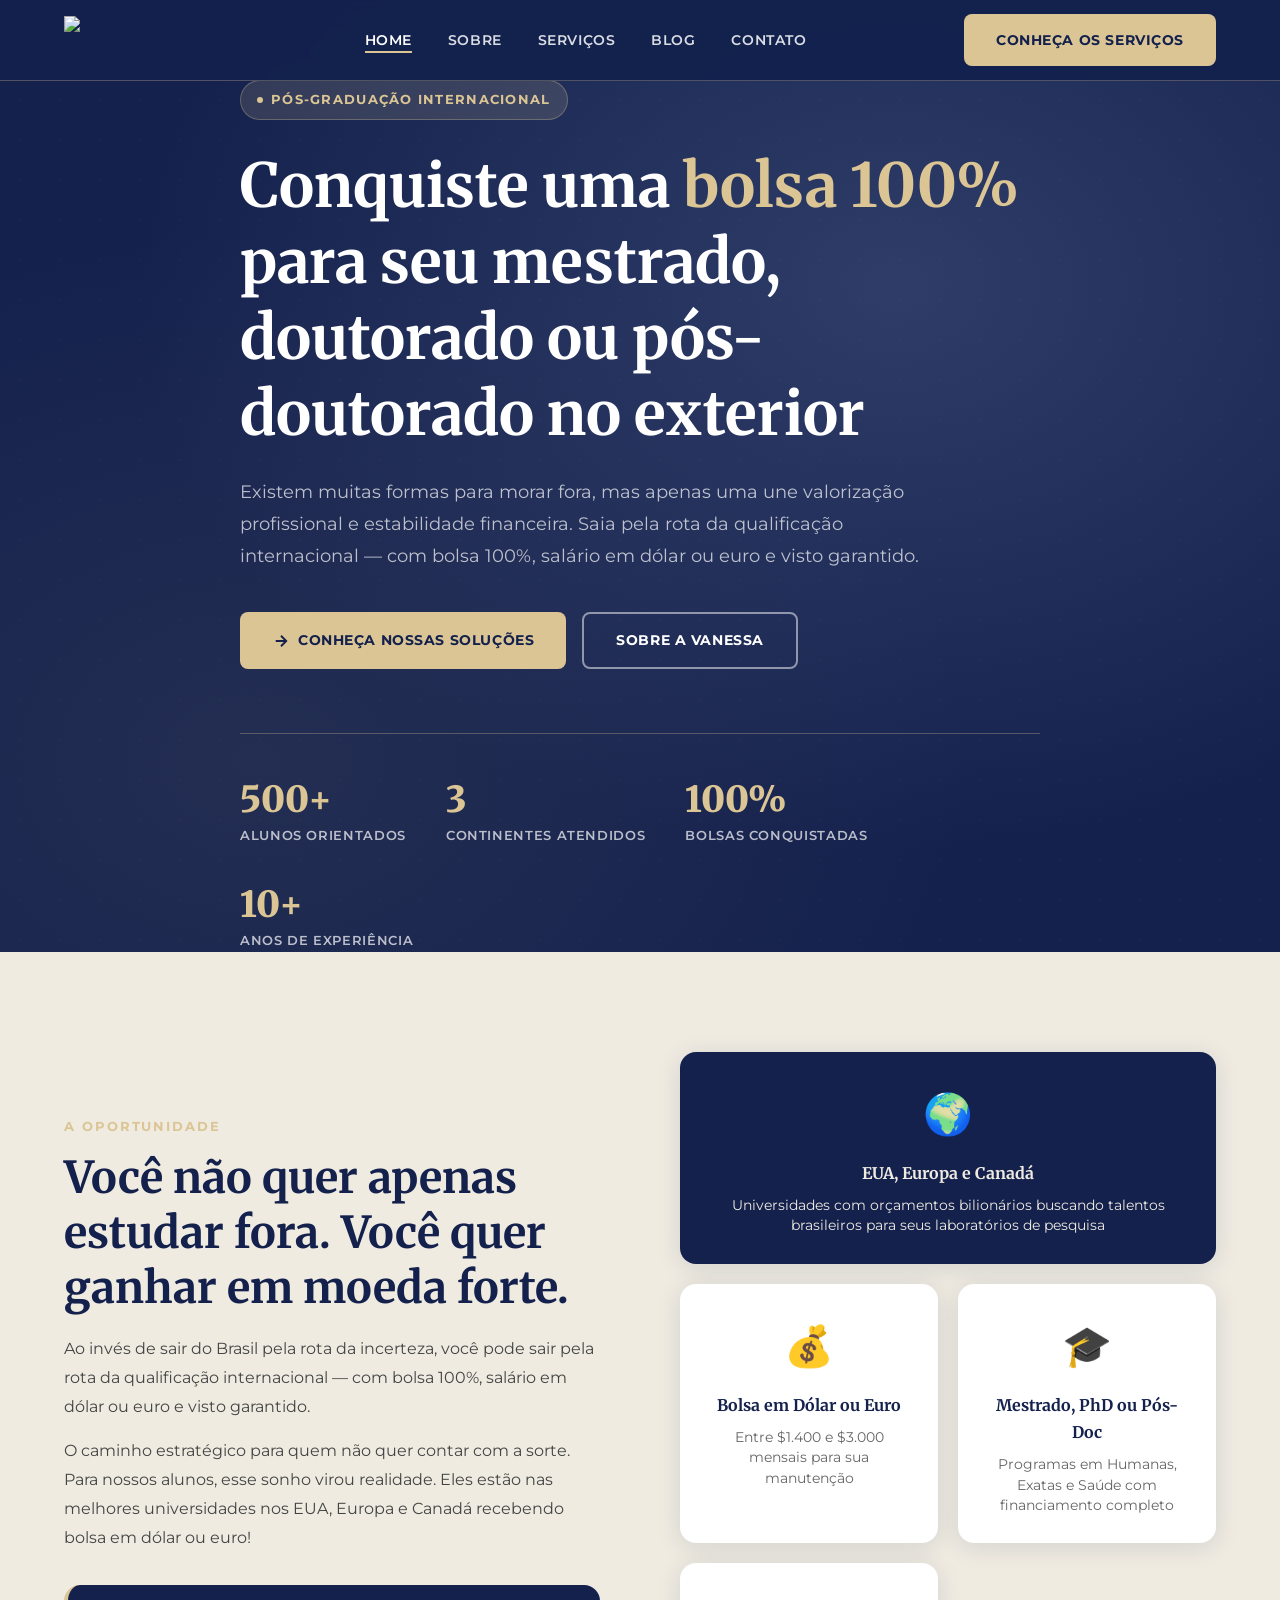
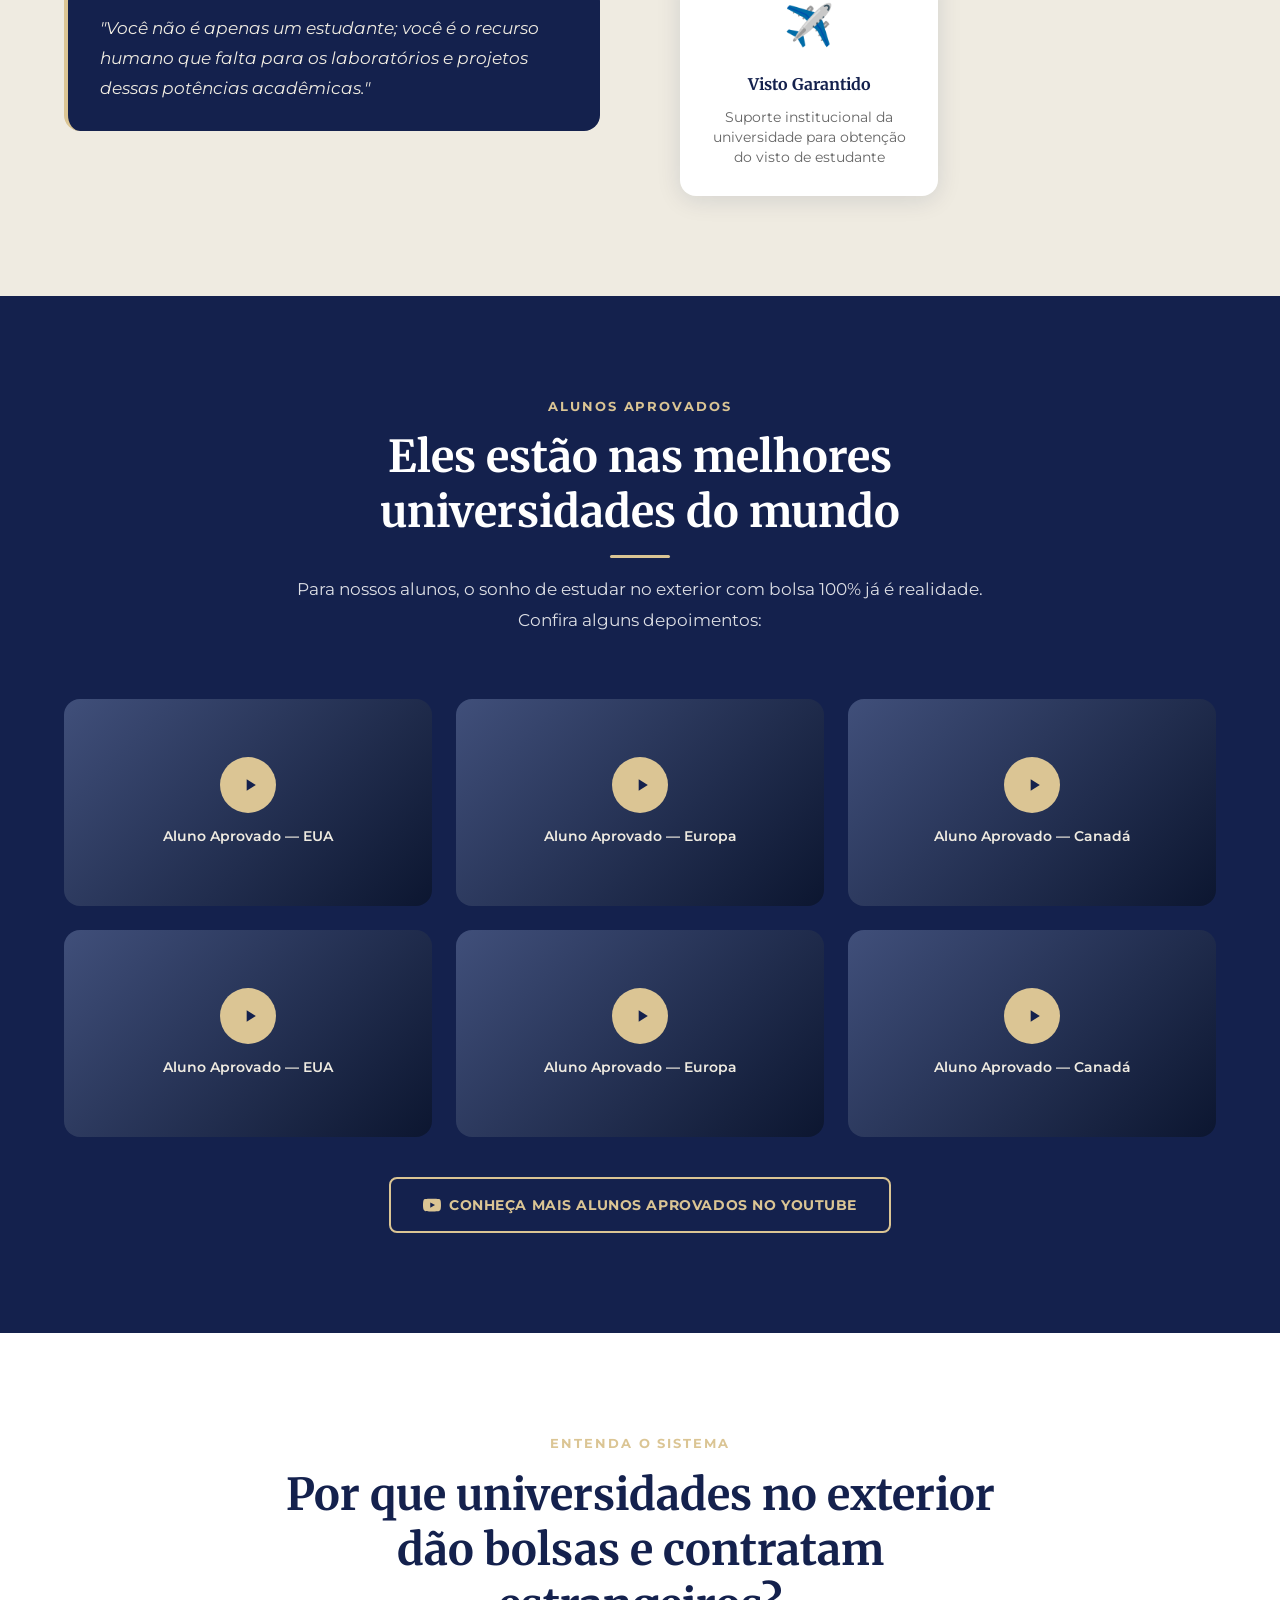
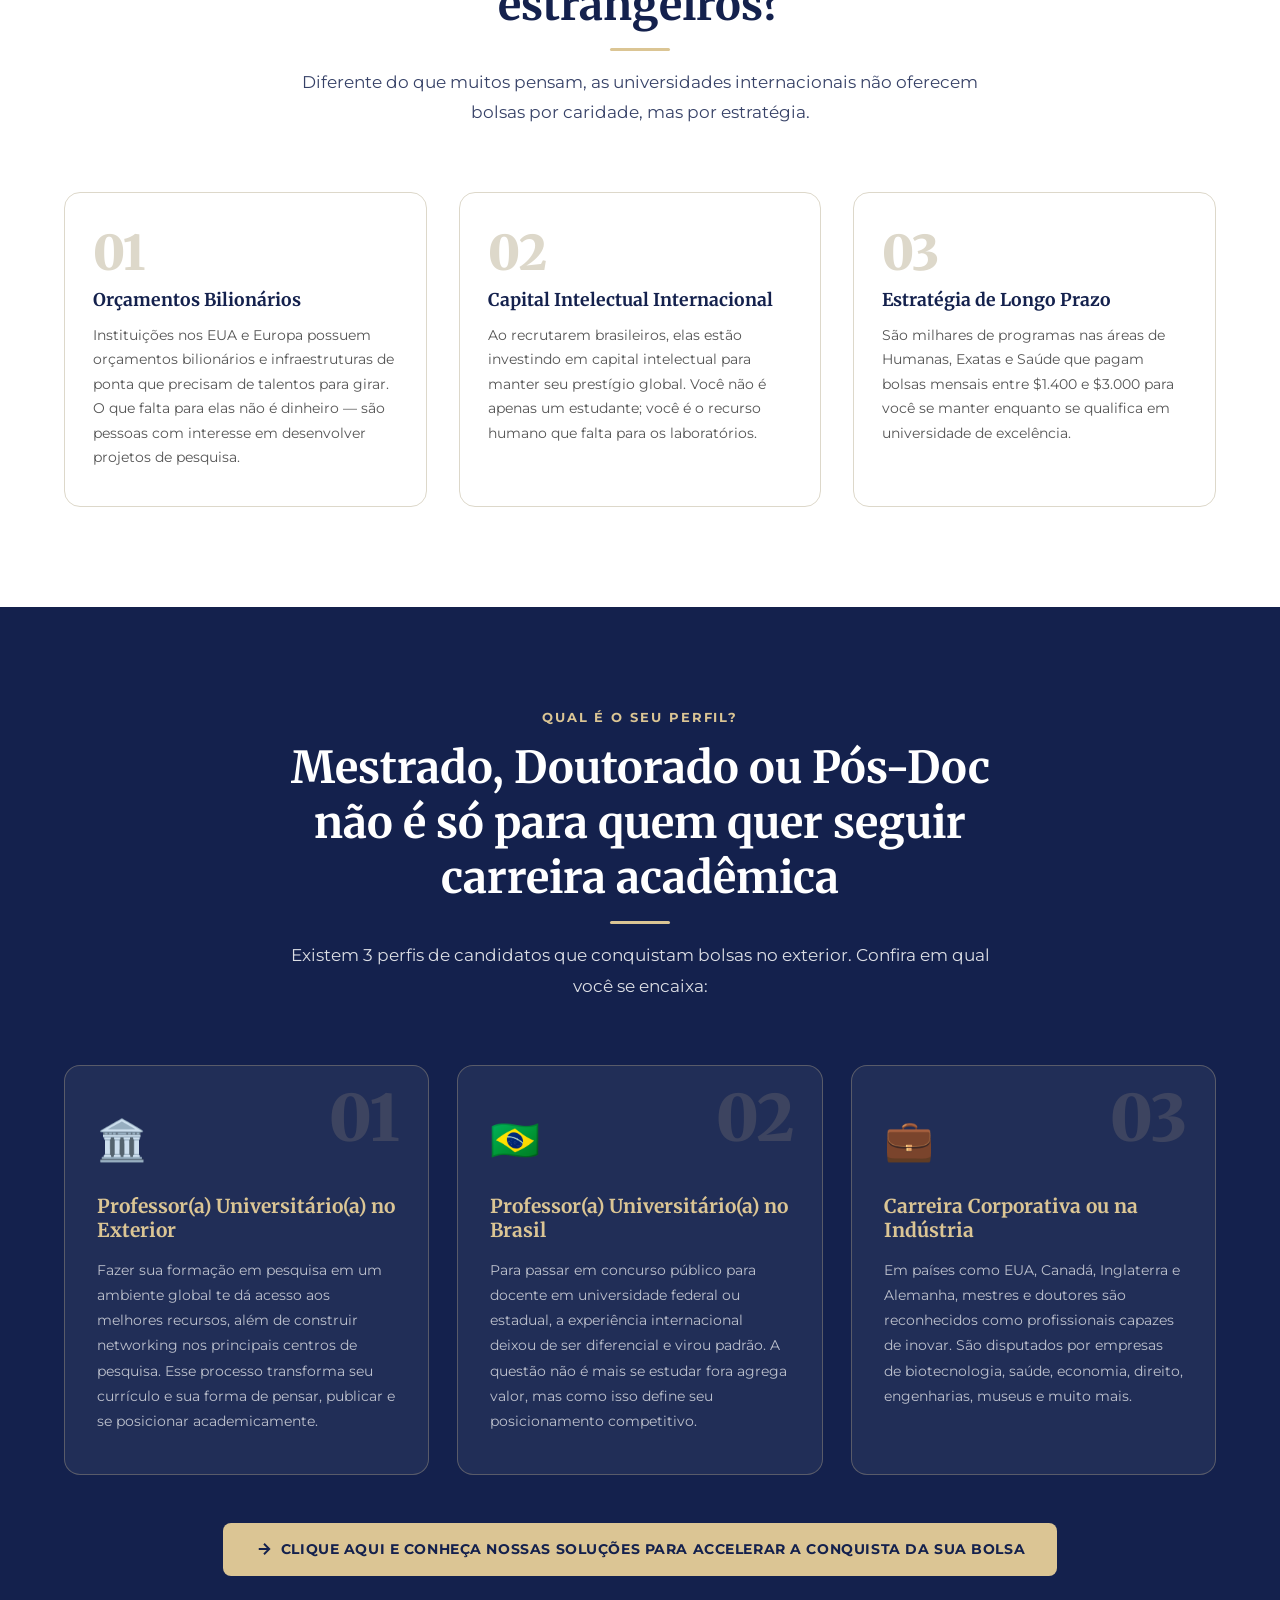
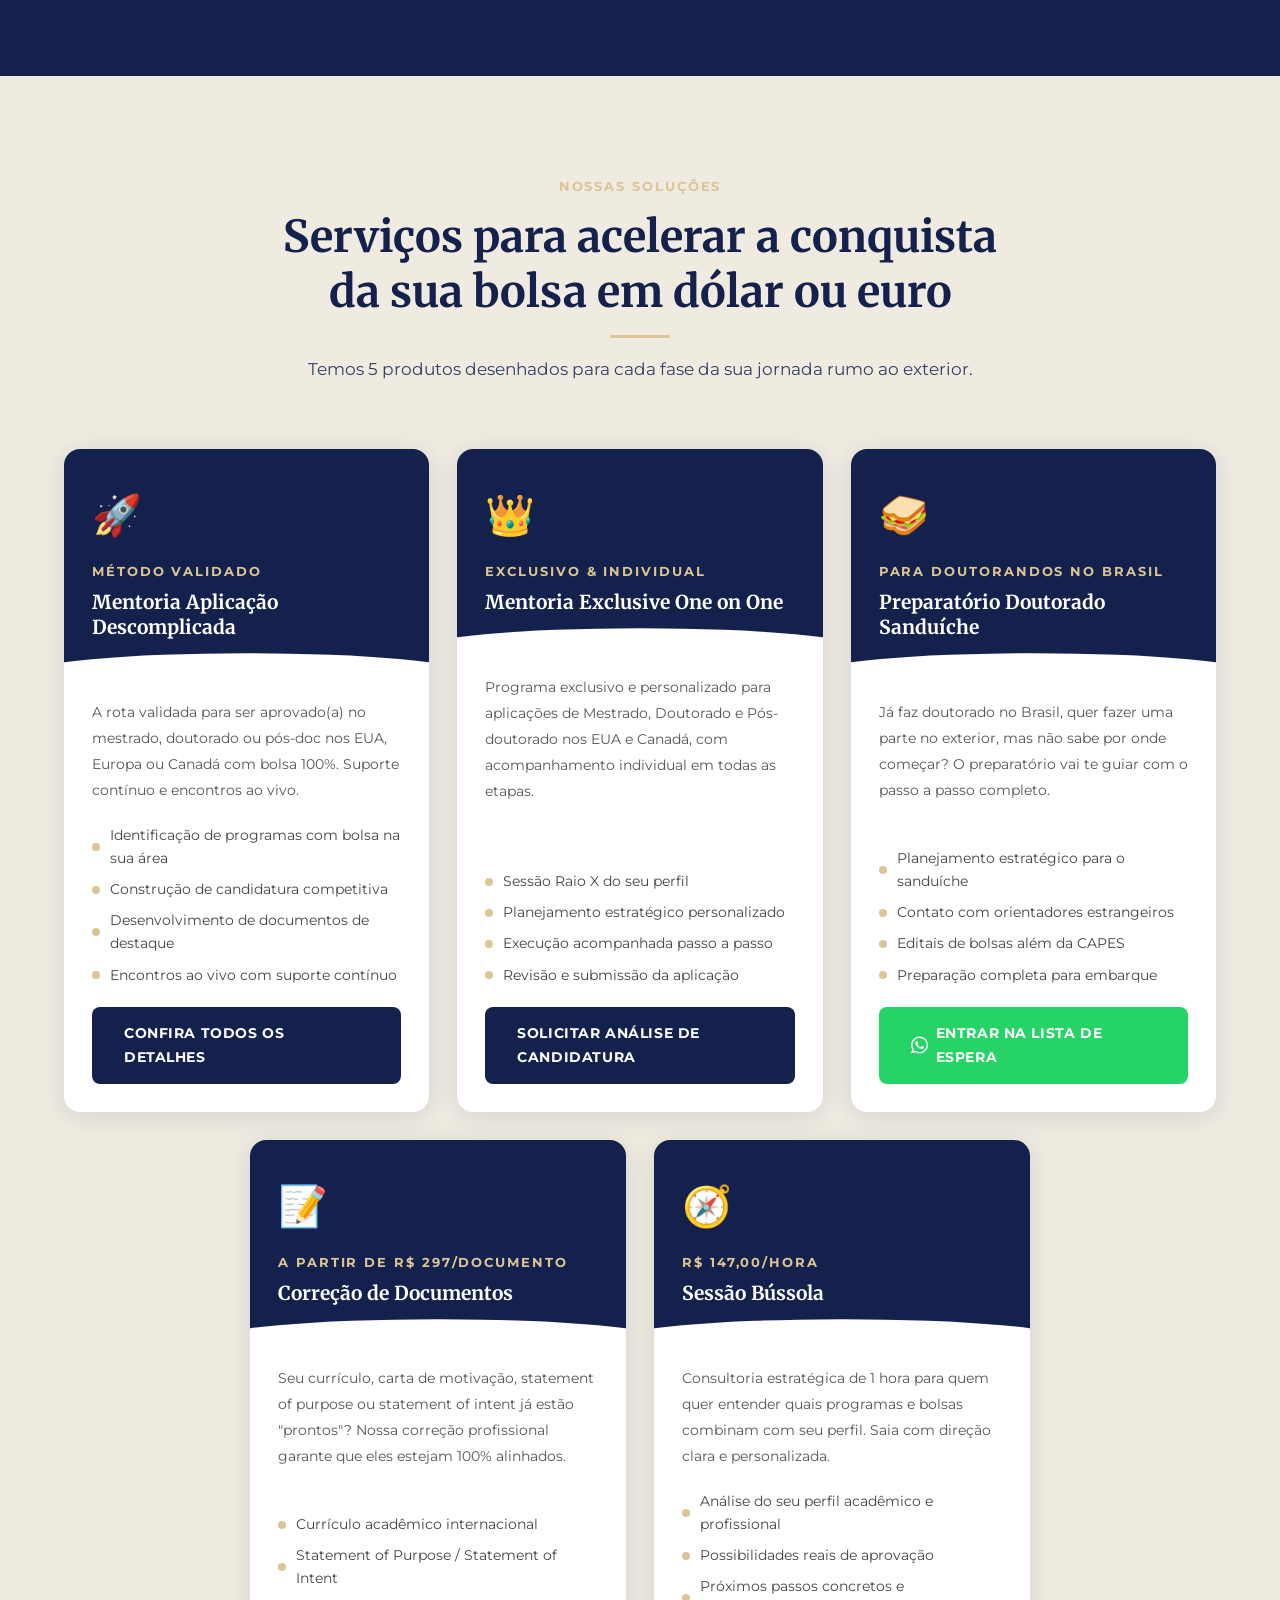
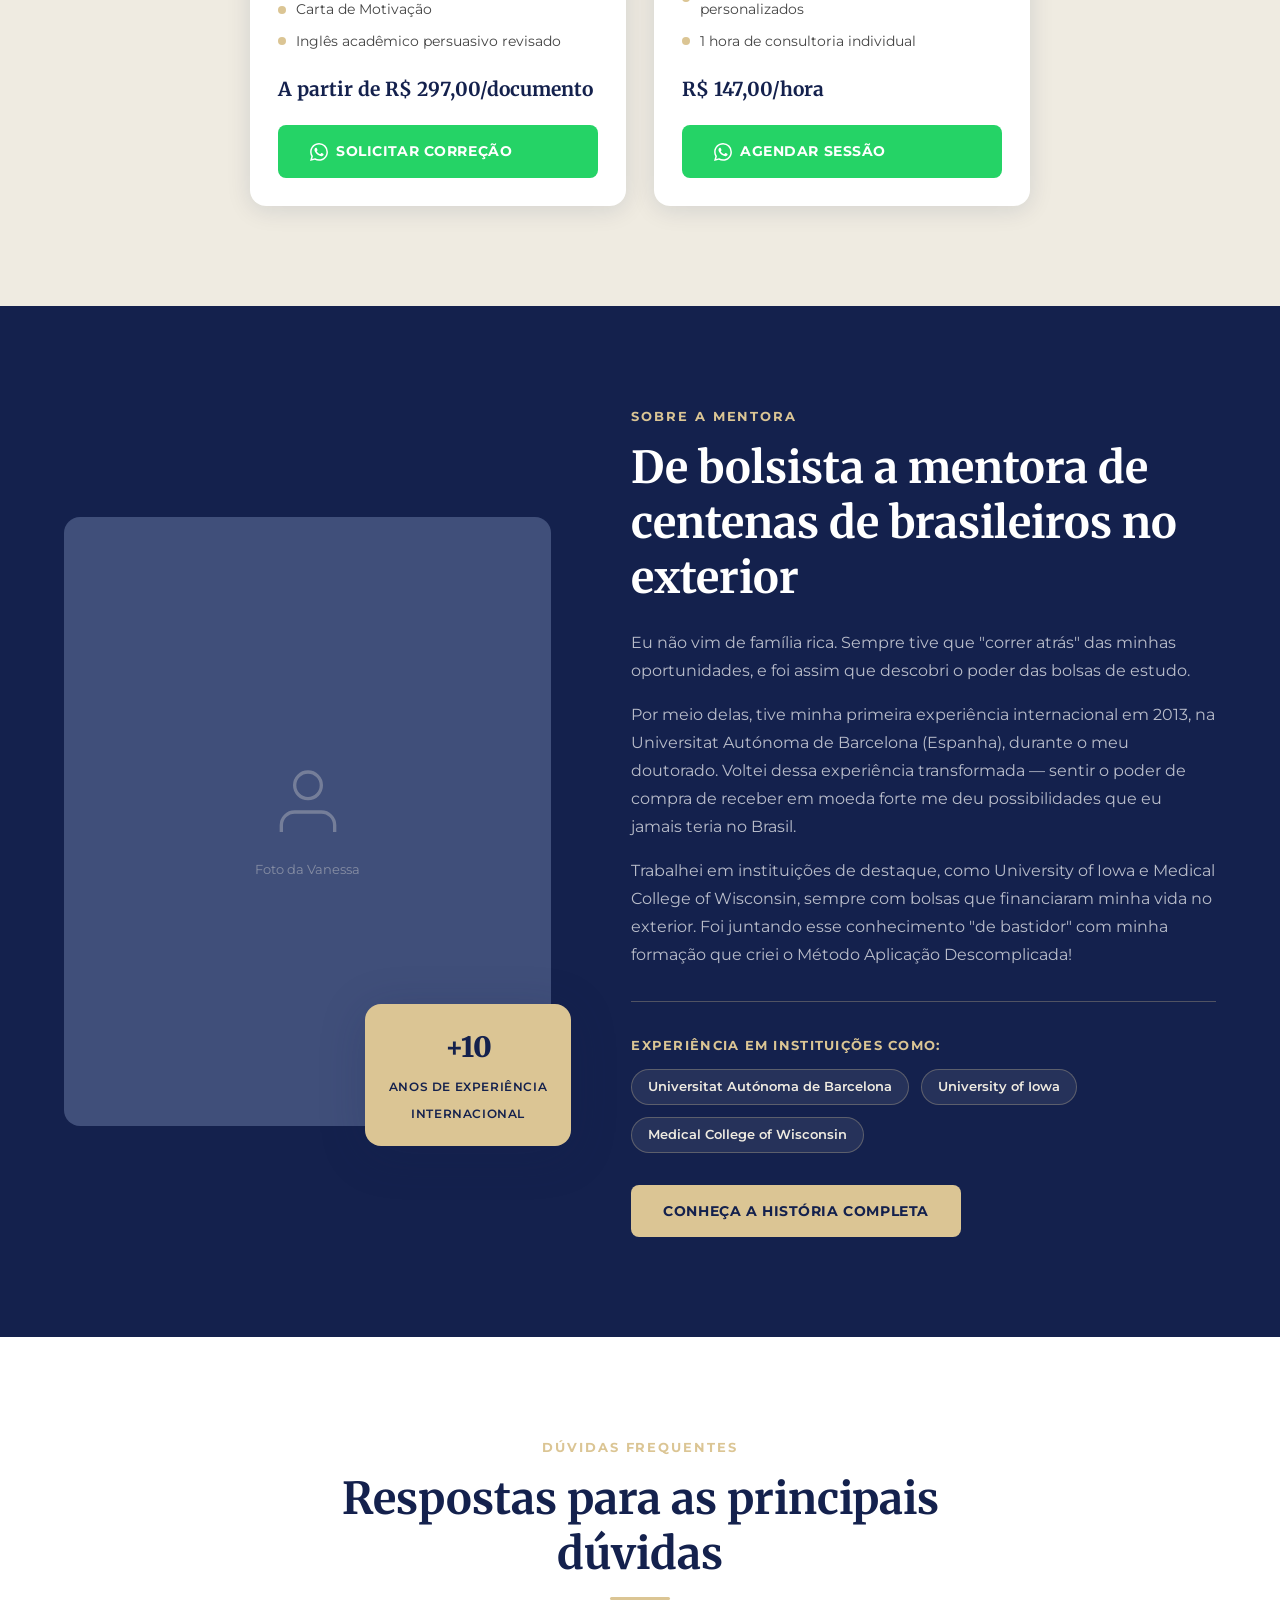
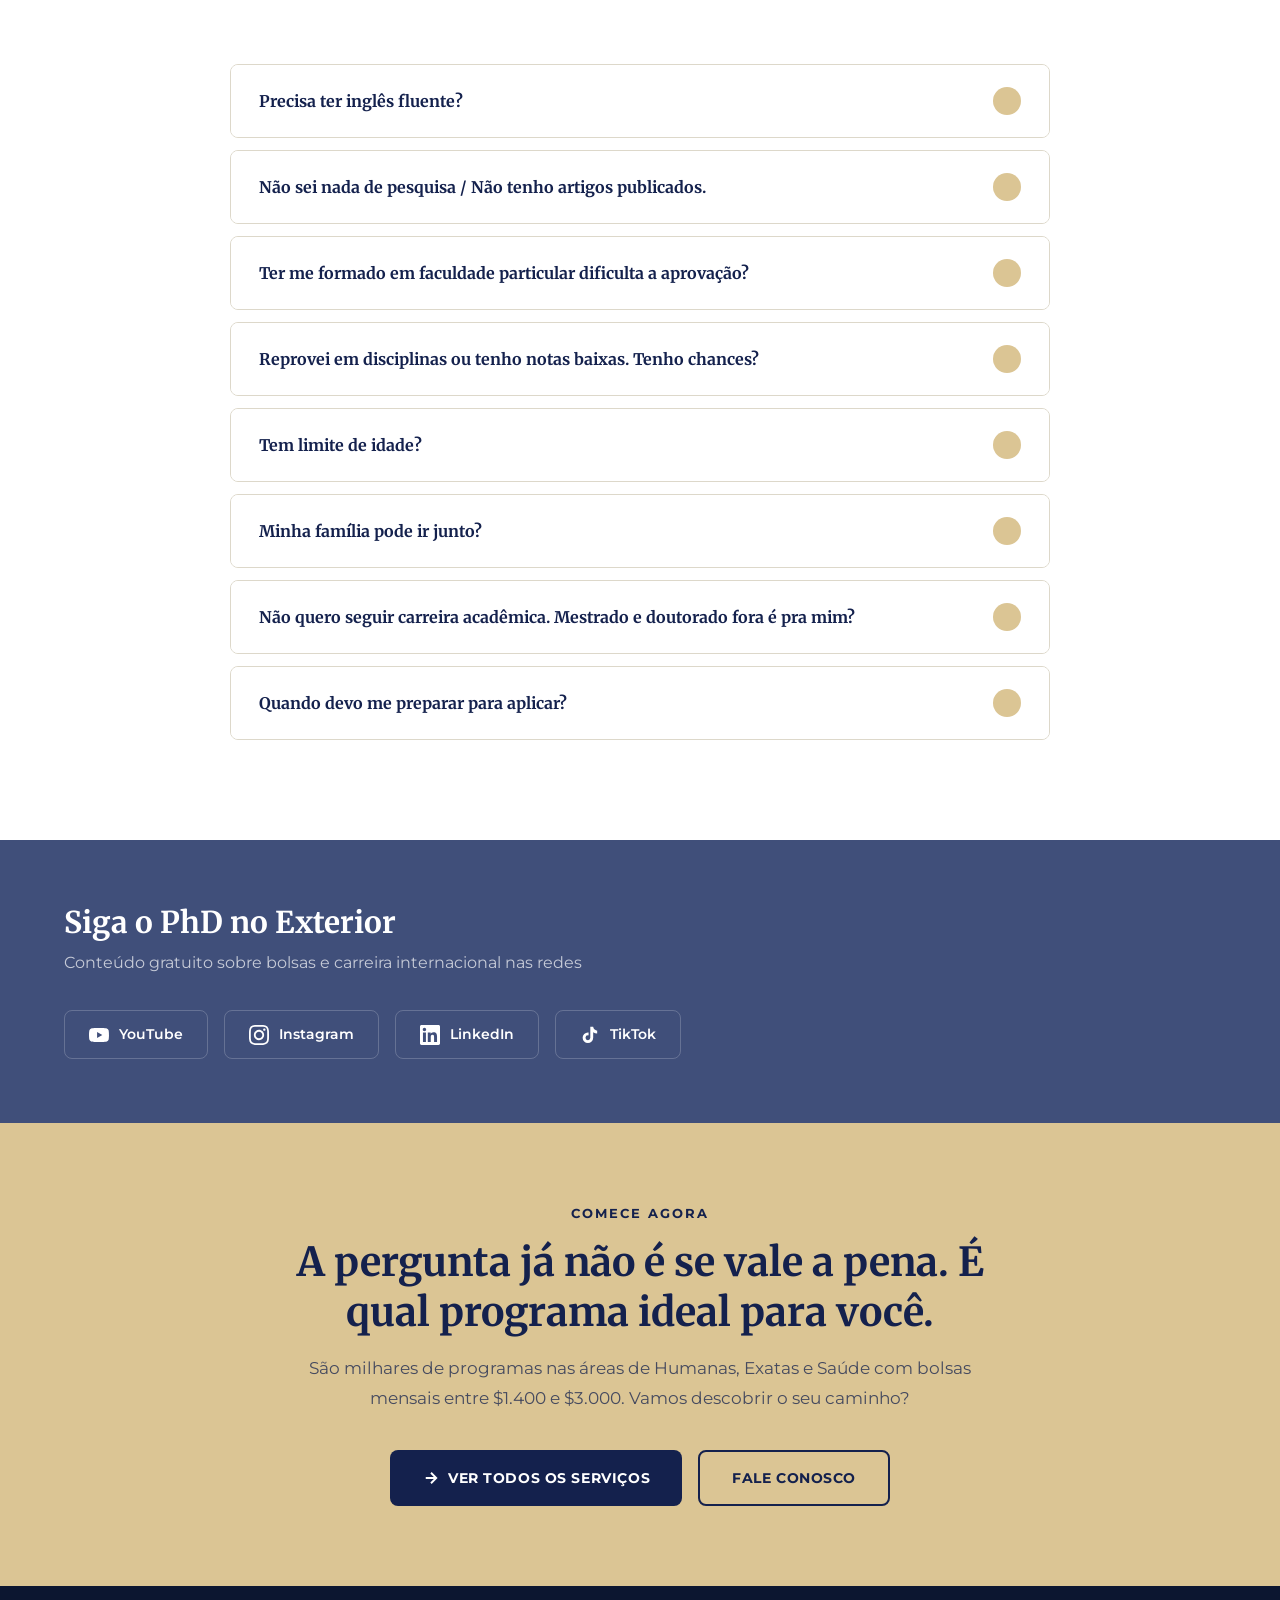
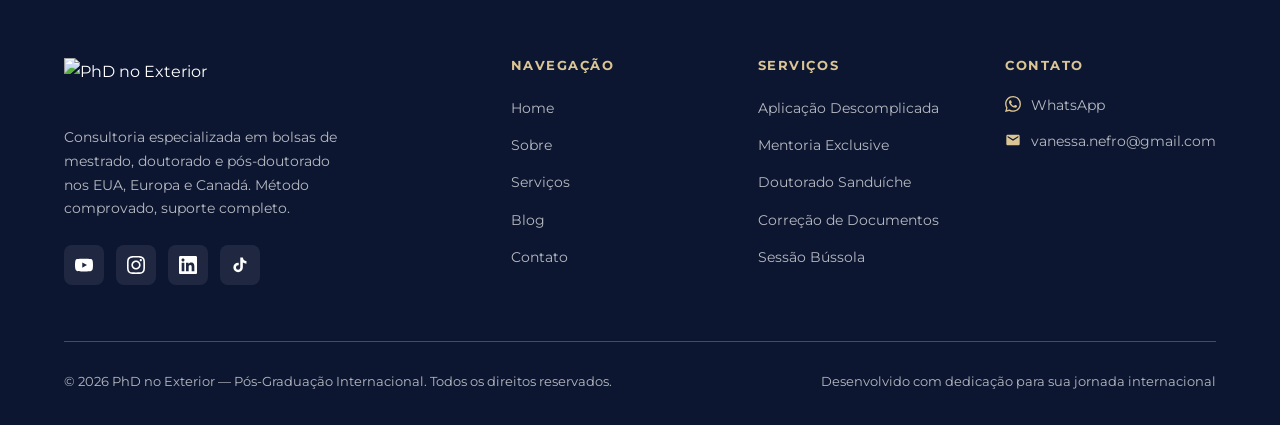
==== commit 52fe5700: "fix: corrigir bugs do header no Vercel 1. Ocultar .nav__mobile-menu por padrão (estava aparecendo em" ====
--- a/index.html
+++ b/index.html
@@ -10,7 +10,7 @@
   <meta property="og:type" content="website" />
   <title>PhD no Exterior — Pós-Graduação Internacional</title>
   <link rel="stylesheet" href="css/style.css" />
-  <link rel="icon" type="image/png" href="02 - LOGOTIPO/LOGOTIPO REDUZIDO-01.png" />
+  <link rel="icon" type="image/png" href="02%20-%20LOGOTIPO/LOGOTIPO%20REDUZIDO-01.png" />
 </head>
 <body>
 
@@ -21,7 +21,7 @@
     <div class="container">
       <nav class="nav">
         <a href="index.html" class="nav__logo">
-          <img src="02 - LOGOTIPO/LOGO_HORIZONTAL_BRANCA.png"
+          <img src="02%20-%20LOGOTIPO/LOGO_HORIZONTAL_BRANCA.png"
                alt="PhD no Exterior" />
         </a>
 
@@ -618,7 +618,7 @@
     <div class="container">
       <div class="footer__grid">
         <div class="footer__brand">
-          <img src="02 - LOGOTIPO/LOGO_HORIZONTAL_BRANCA.png" alt="PhD no Exterior" />
+          <img src="02%20-%20LOGOTIPO/LOGO_HORIZONTAL_BRANCA.png" alt="PhD no Exterior" />
           <p>Consultoria especializada em bolsas de mestrado, doutorado e pós-doutorado nos EUA, Europa e Canadá. Método comprovado, suporte completo.</p>
           <div class="footer__social">
             <a href="https://www.youtube.com/@phdnoexterior9542" target="_blank" rel="noopener" title="YouTube">
--- a/css/style.css
+++ b/css/style.css
@@ -313,6 +313,11 @@
   background: var(--white);
   border-radius: 2px;
   transition: var(--transition);
+}
+
+/* Menu mobile: oculto por padrão em todas as telas */
+.nav__mobile-menu {
+  display: none;
 }
 
 /* ============================================
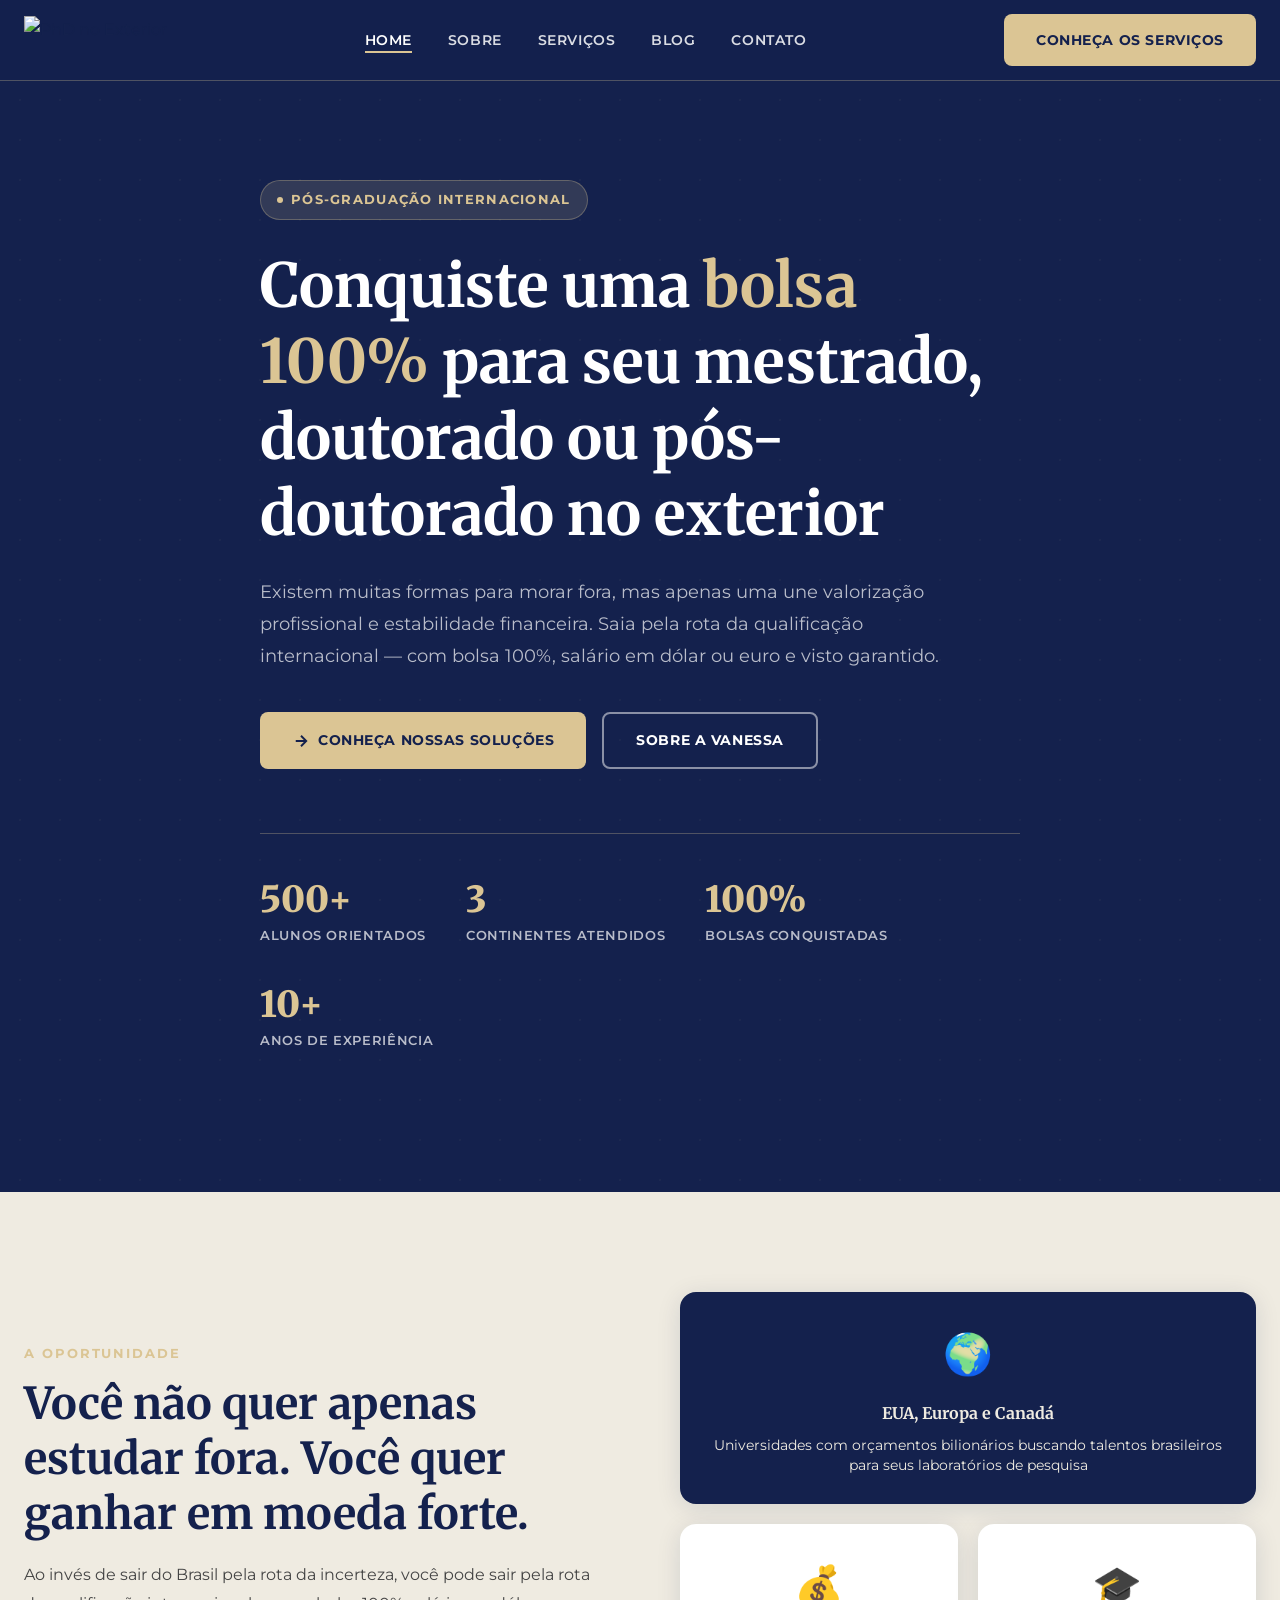
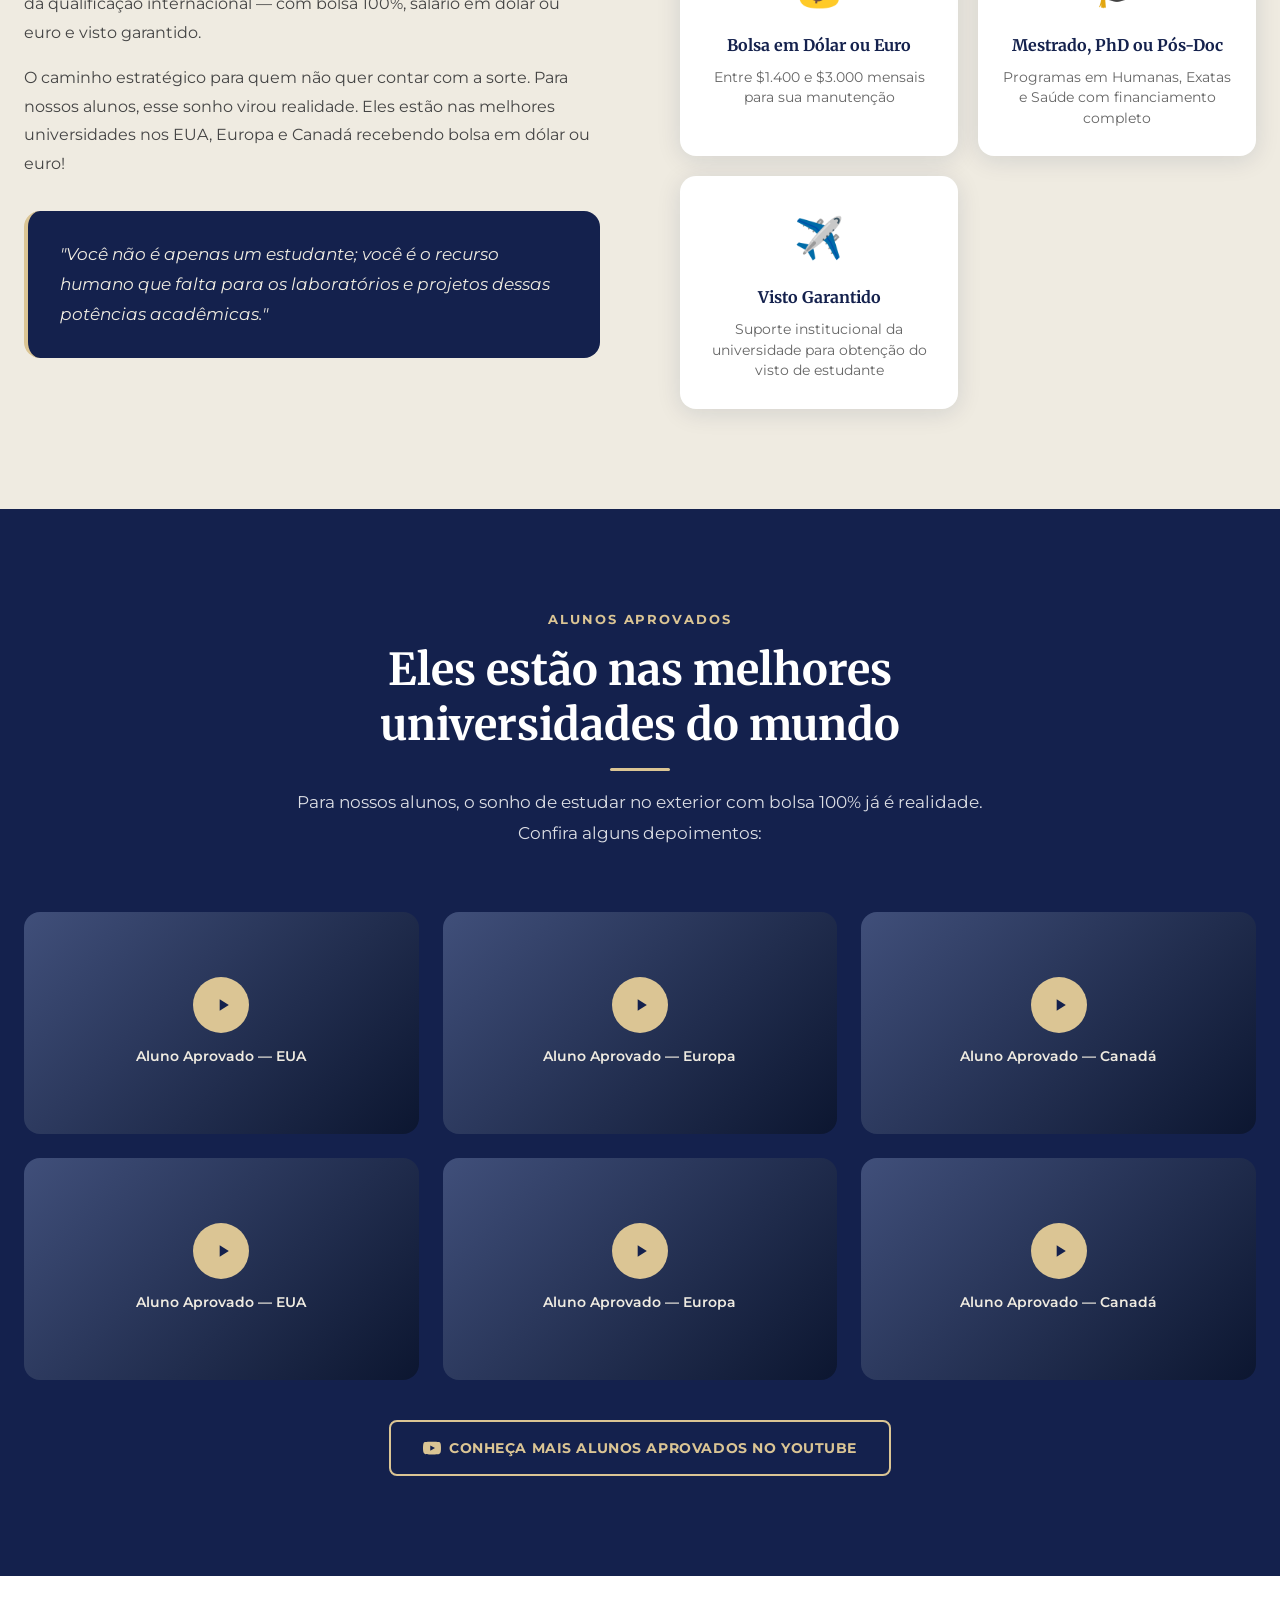
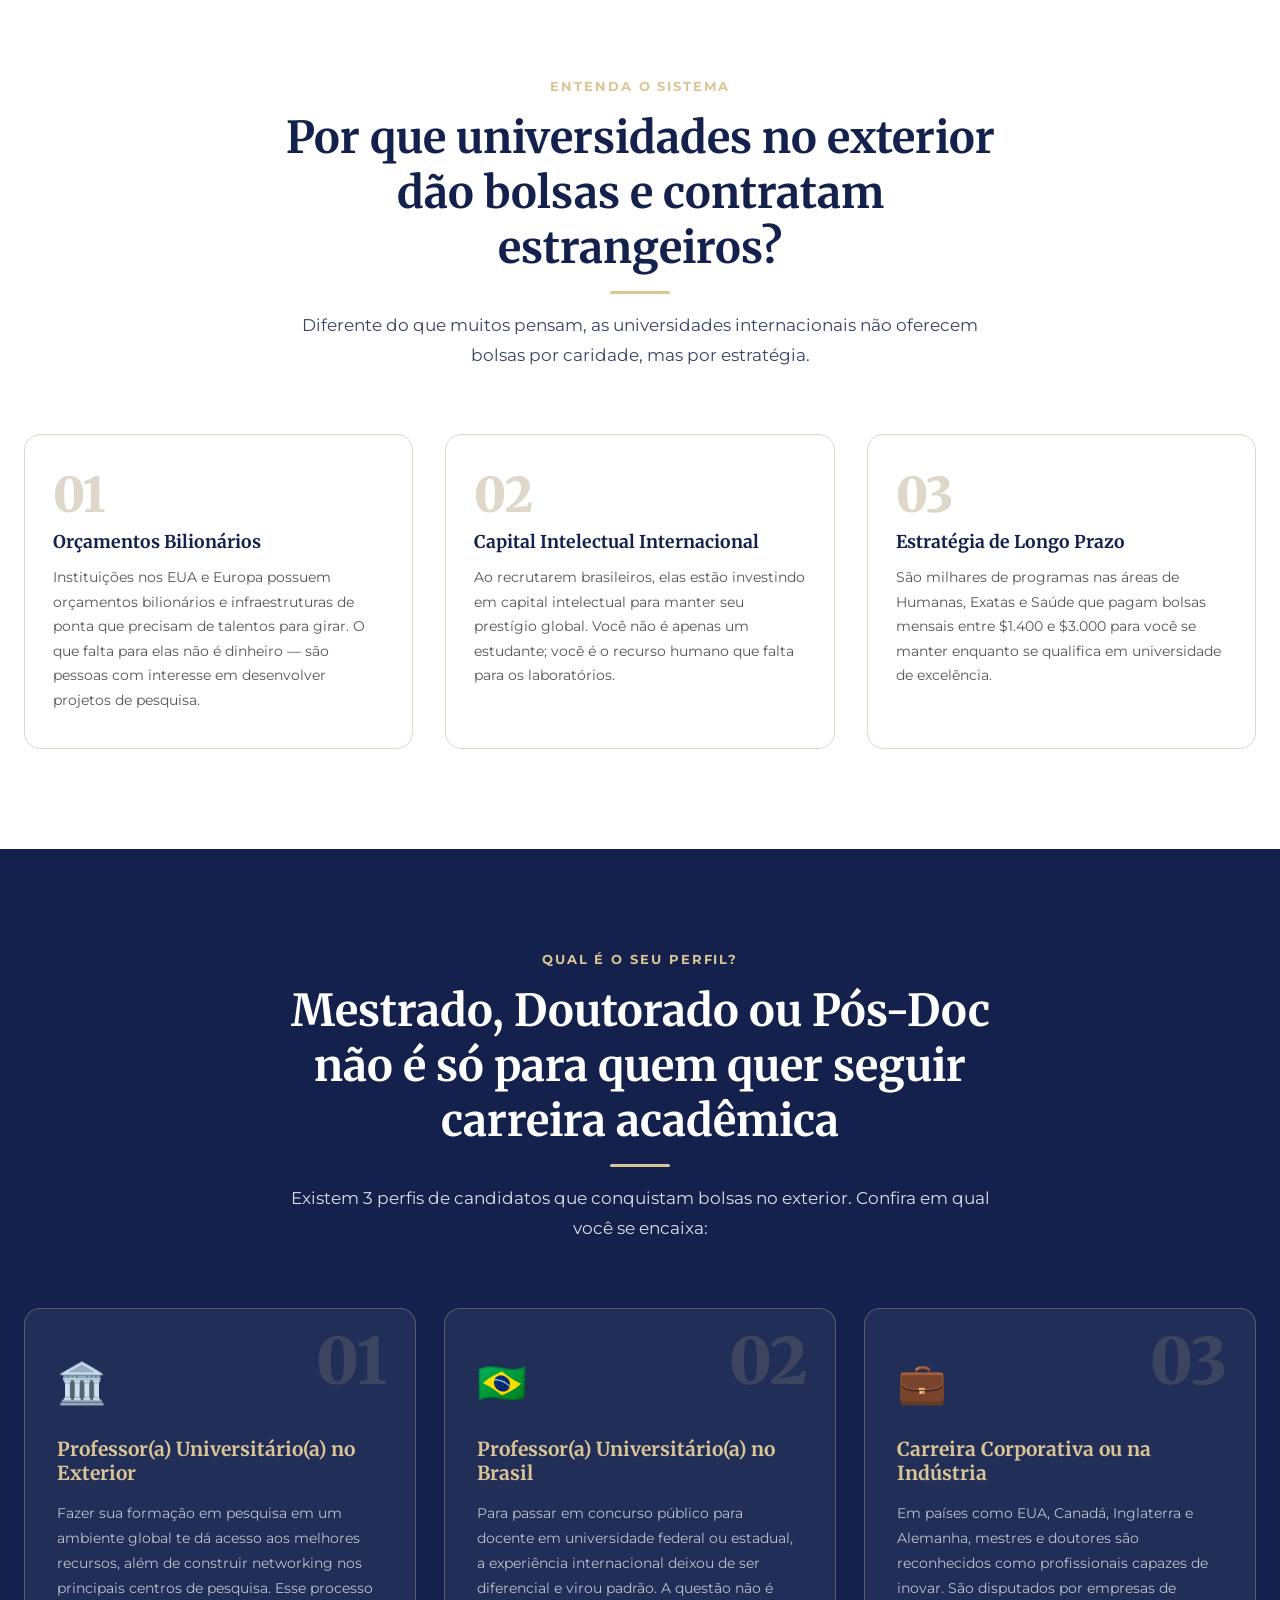
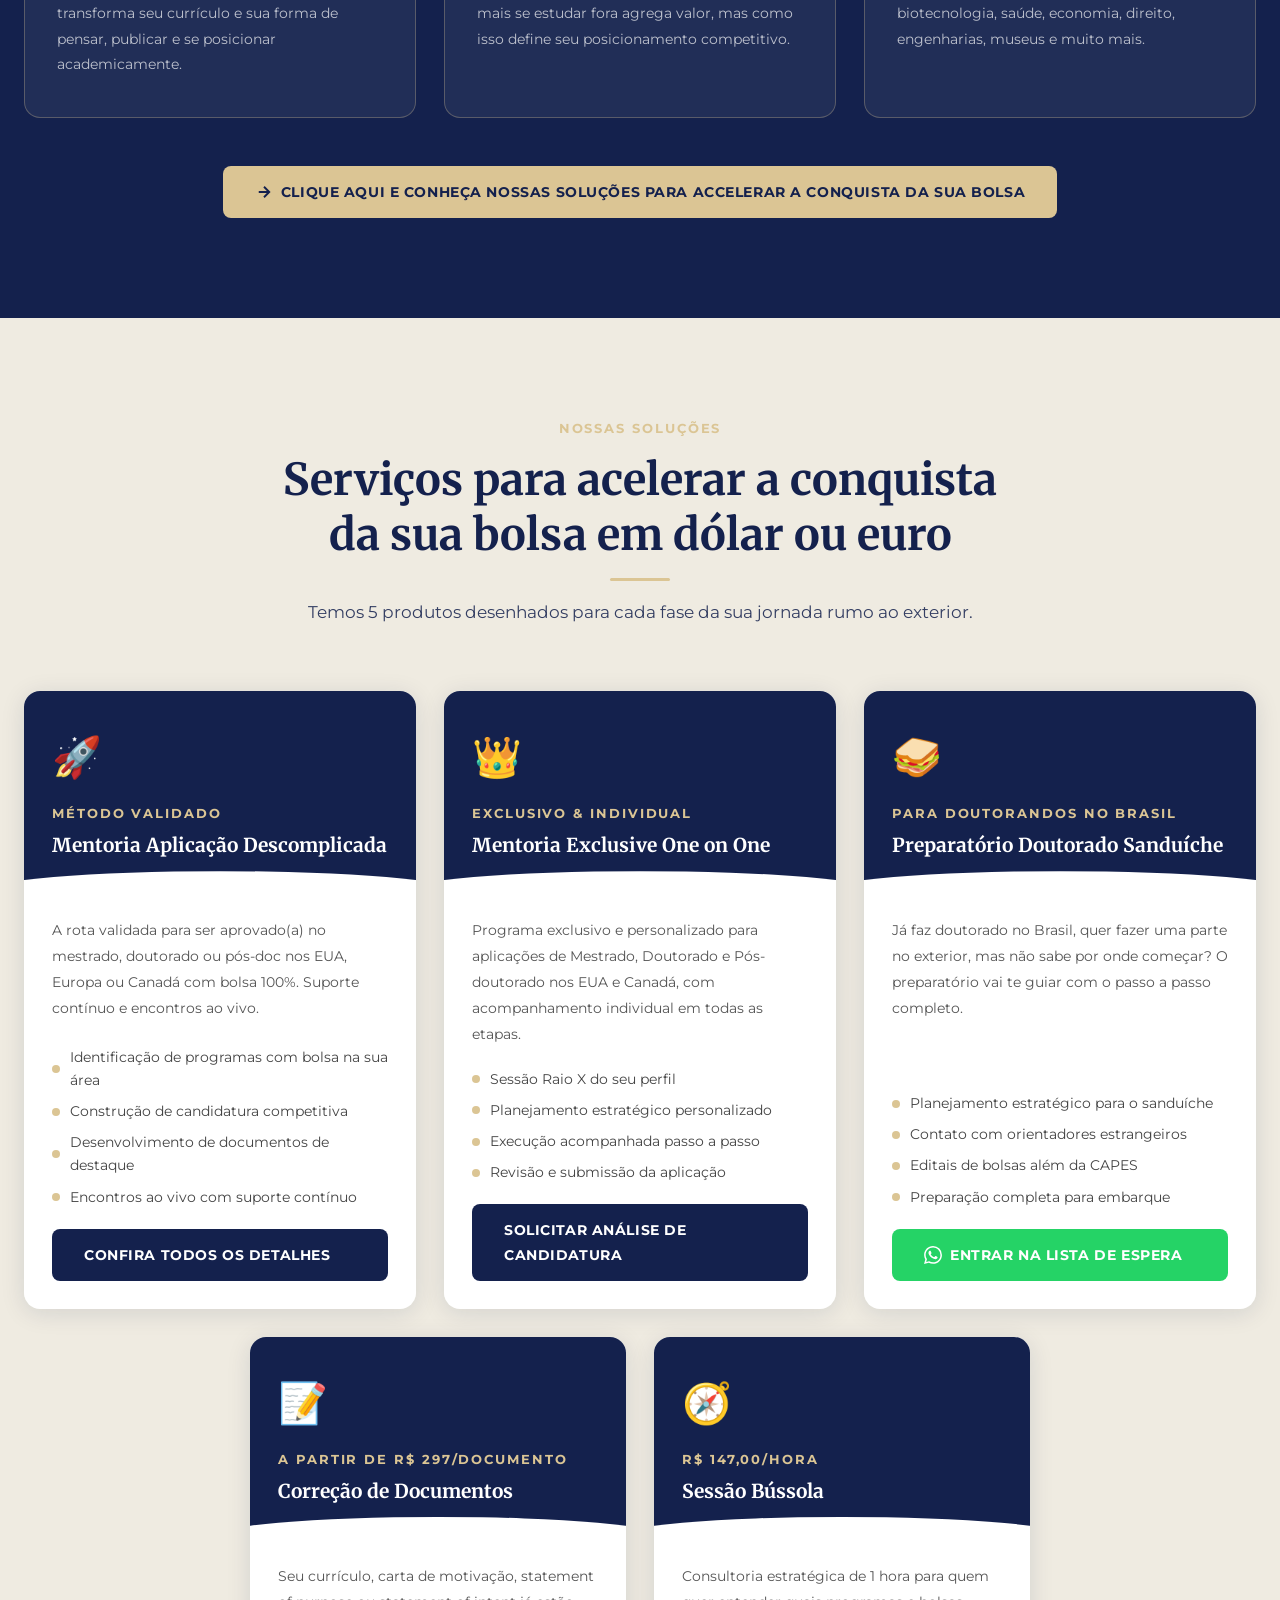
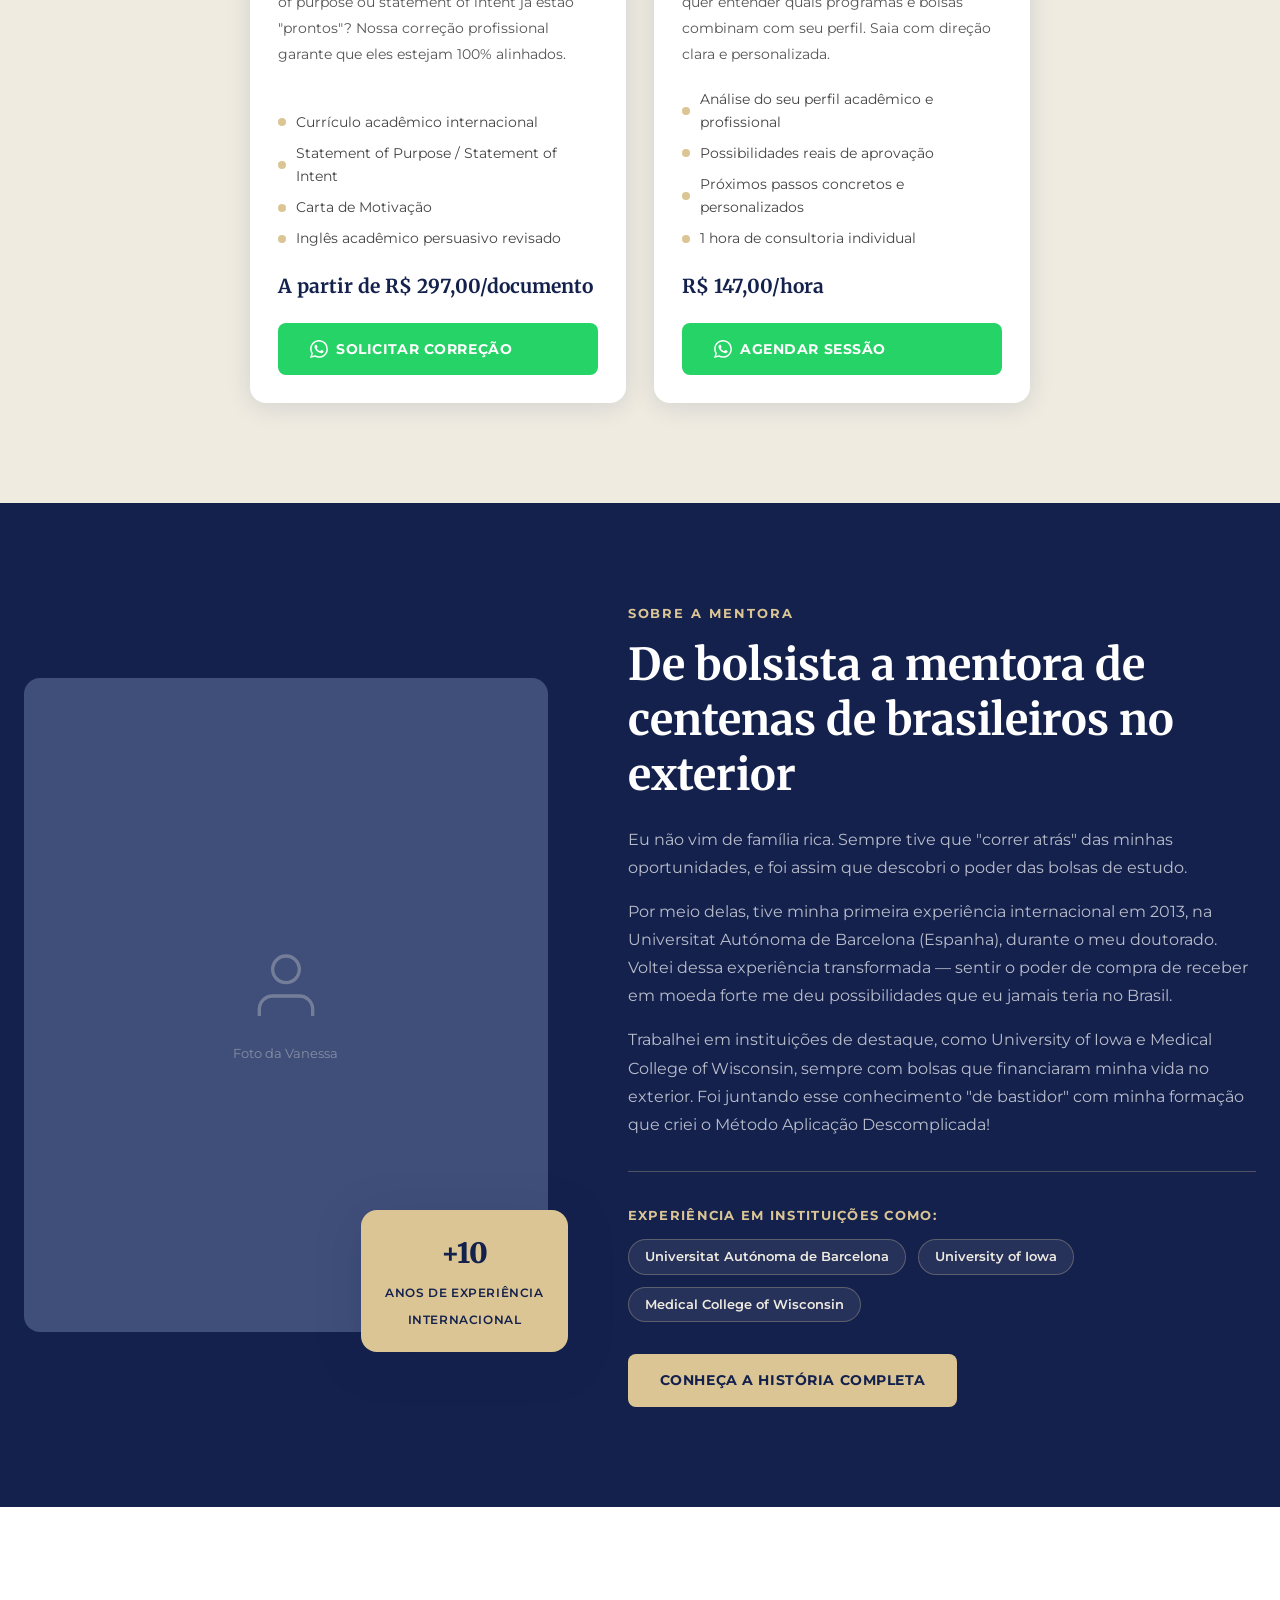
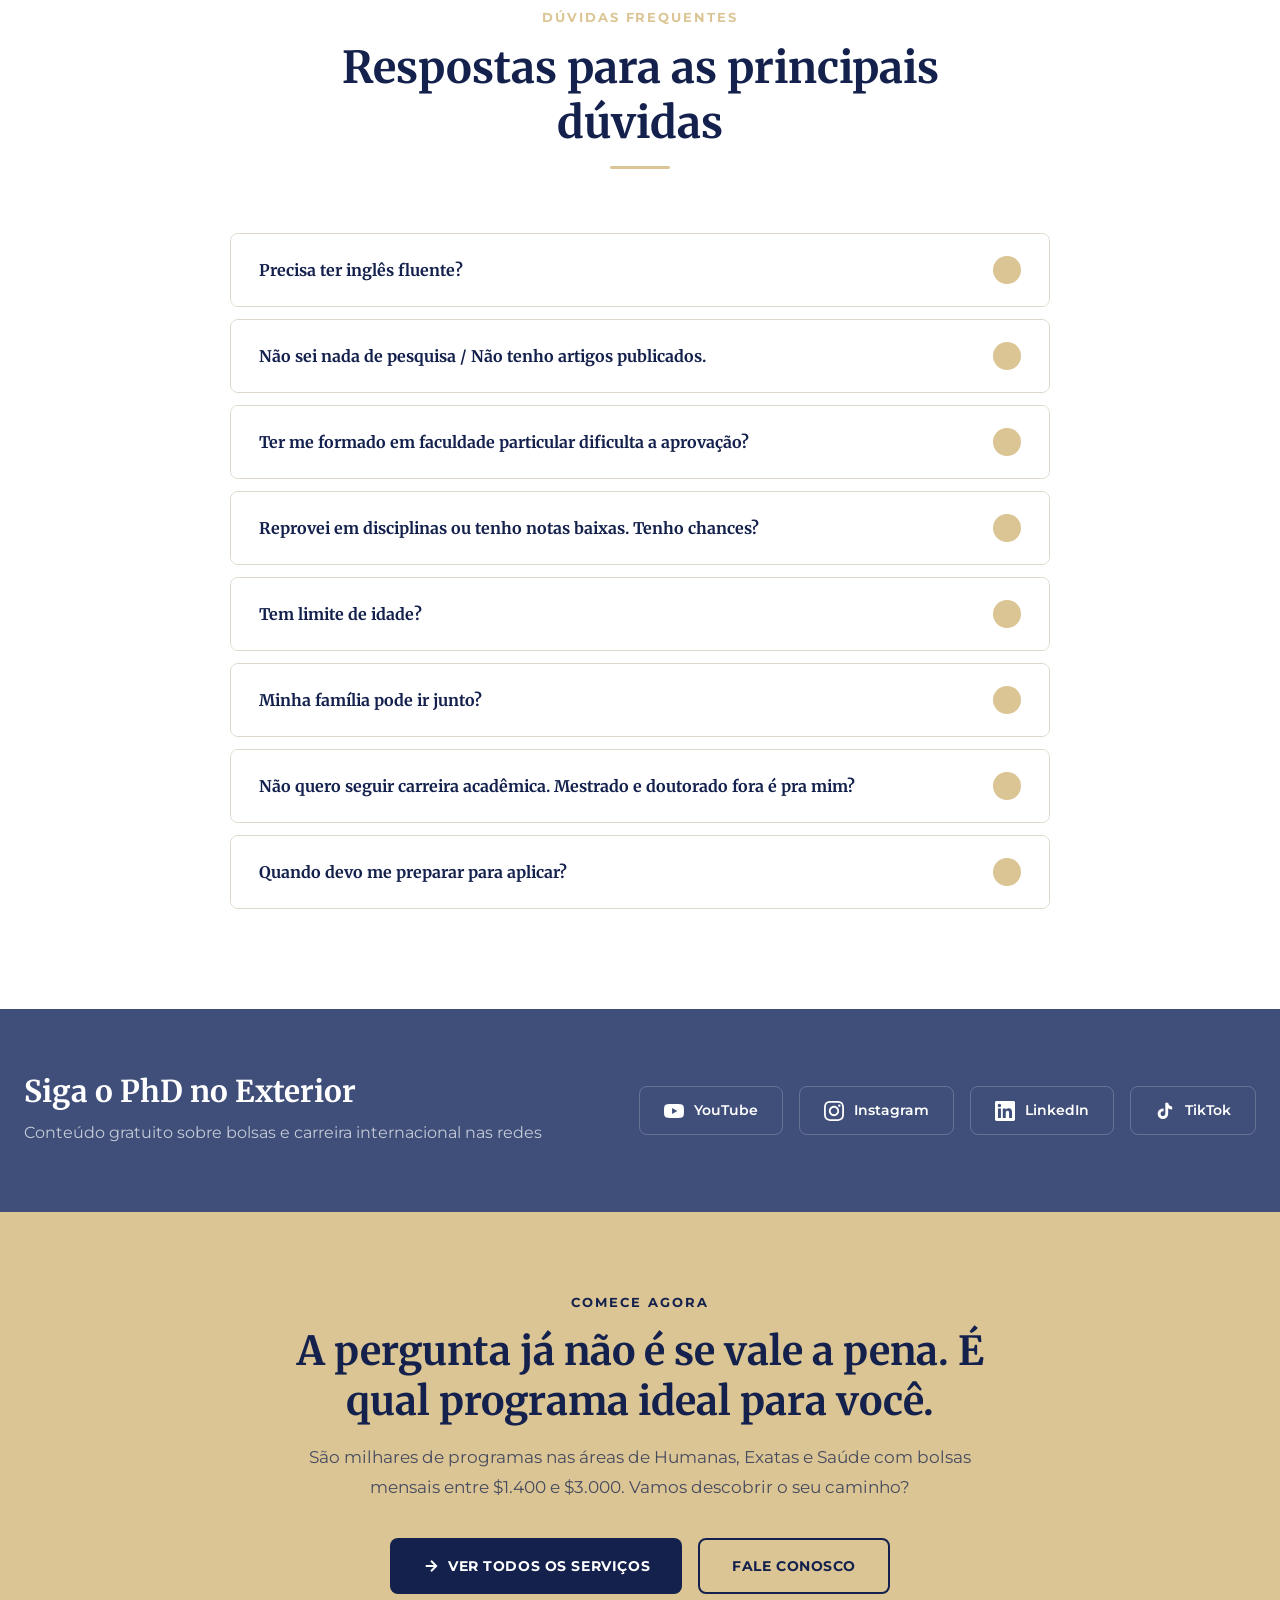
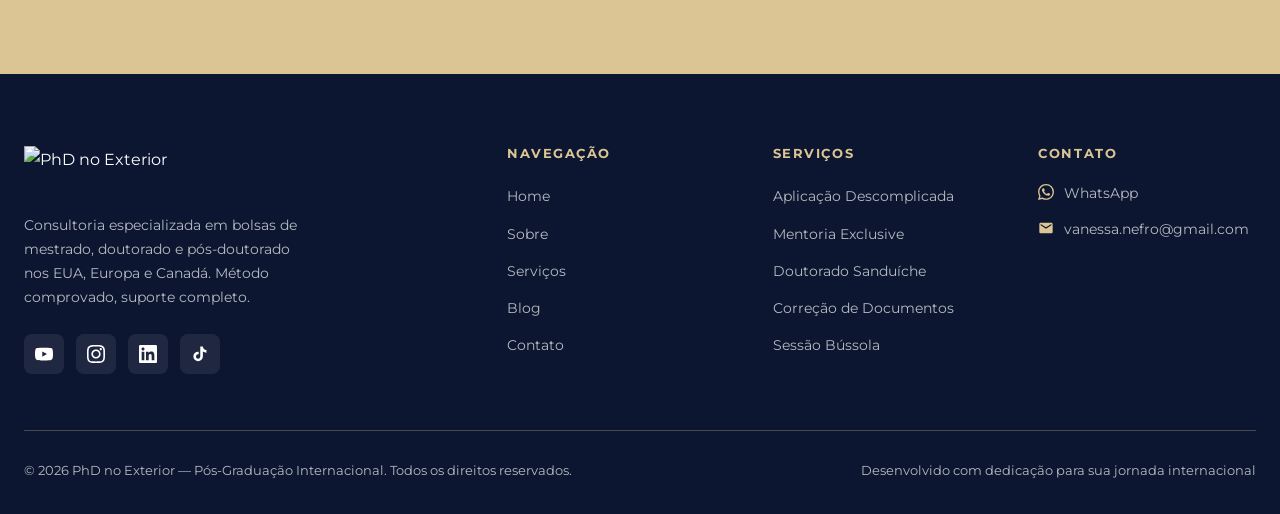
==== commit a3f7aa95: "fix: usar URLs do Vercel Blob para o logo Substitui caminhos locais da pasta "02 - LOGOTIPO" pelas U" ====
--- a/index.html
+++ b/index.html
@@ -21,7 +21,7 @@
     <div class="container">
       <nav class="nav">
         <a href="index.html" class="nav__logo">
-          <img src="02%20-%20LOGOTIPO/LOGO_HORIZONTAL_BRANCA.png"
+          <img src="https://wmvubil4ztro699m.public.blob.vercel-storage.com/LOGO_HORIZONTAL_VARIA%C3%87%C3%83O.png"
                alt="PhD no Exterior" />
         </a>
 
@@ -618,7 +618,7 @@
     <div class="container">
       <div class="footer__grid">
         <div class="footer__brand">
-          <img src="02%20-%20LOGOTIPO/LOGO_HORIZONTAL_BRANCA.png" alt="PhD no Exterior" />
+          <img src="https://wmvubil4ztro699m.public.blob.vercel-storage.com/LOGO_HORIZONTAL_VARIA%C3%87%C3%83O.png" alt="PhD no Exterior" />
           <p>Consultoria especializada em bolsas de mestrado, doutorado e pós-doutorado nos EUA, Europa e Canadá. Método comprovado, suporte completo.</p>
           <div class="footer__social">
             <a href="https://www.youtube.com/@phdnoexterior9542" target="_blank" rel="noopener" title="YouTube">
--- a/css/style.css
+++ b/css/style.css
@@ -31,7 +31,7 @@
 
   /* Espaçamento */
   --section-py: 100px;
-  --container:  1200px;
+  --container:  1280px;
   --radius:     8px;
   --radius-lg:  16px;
 
@@ -330,30 +330,41 @@
   align-items: center;
   position: relative;
   overflow: hidden;
-  padding-top: 80px;
+  padding: 180px 0 140px;
 }
 
 .hero__bg {
   position: absolute;
   inset: 0;
+  background-image: url('https://wmvubil4ztro699m.public.blob.vercel-storage.com/PHD-2.png');
+  background-size: cover;
+  background-position: center right;
+  background-repeat: no-repeat;
+}
+
+/* Overlay sobre a imagem */
+.hero__bg::after {
+  content: '';
+  position: absolute;
+  inset: 0;
   background:
-    radial-gradient(ellipse at 70% 30%, rgba(64,79,122,0.6) 0%, transparent 60%),
-    radial-gradient(ellipse at 20% 80%, rgba(219,197,148,0.08) 0%, transparent 50%);
+    linear-gradient(90deg, rgba(20,33,77,0.92) 0%, rgba(20,33,77,0.85) 45%, rgba(20,33,77,0.55) 100%),
+    linear-gradient(180deg, rgba(20,33,77,0.3) 0%, rgba(20,33,77,0.1) 50%, rgba(20,33,77,0.5) 100%);
 }
 
 /* Padrão sutil de fundo */
 .hero__pattern {
   position: absolute;
   inset: 0;
-  background-image: radial-gradient(circle, rgba(219,197,148,0.06) 1px, transparent 1px);
+  background-image: radial-gradient(circle, rgba(219,197,148,0.04) 1px, transparent 1px);
   background-size: 40px 40px;
-  opacity: 0.5;
+  z-index: 1;
 }
 
 .hero__content {
   position: relative;
-  z-index: 1;
-  max-width: 800px;
+  z-index: 2;
+  max-width: 760px;
 }
 
 .hero__badge {
@@ -1812,7 +1823,7 @@
 
   .nav__mobile-menu a:hover { color: var(--gold); }
 
-  .hero { padding: 120px 0 60px; min-height: auto; }
+  .hero { padding: 140px 0 100px; min-height: auto; }
 
   .videos-grid { grid-template-columns: 1fr; }
 
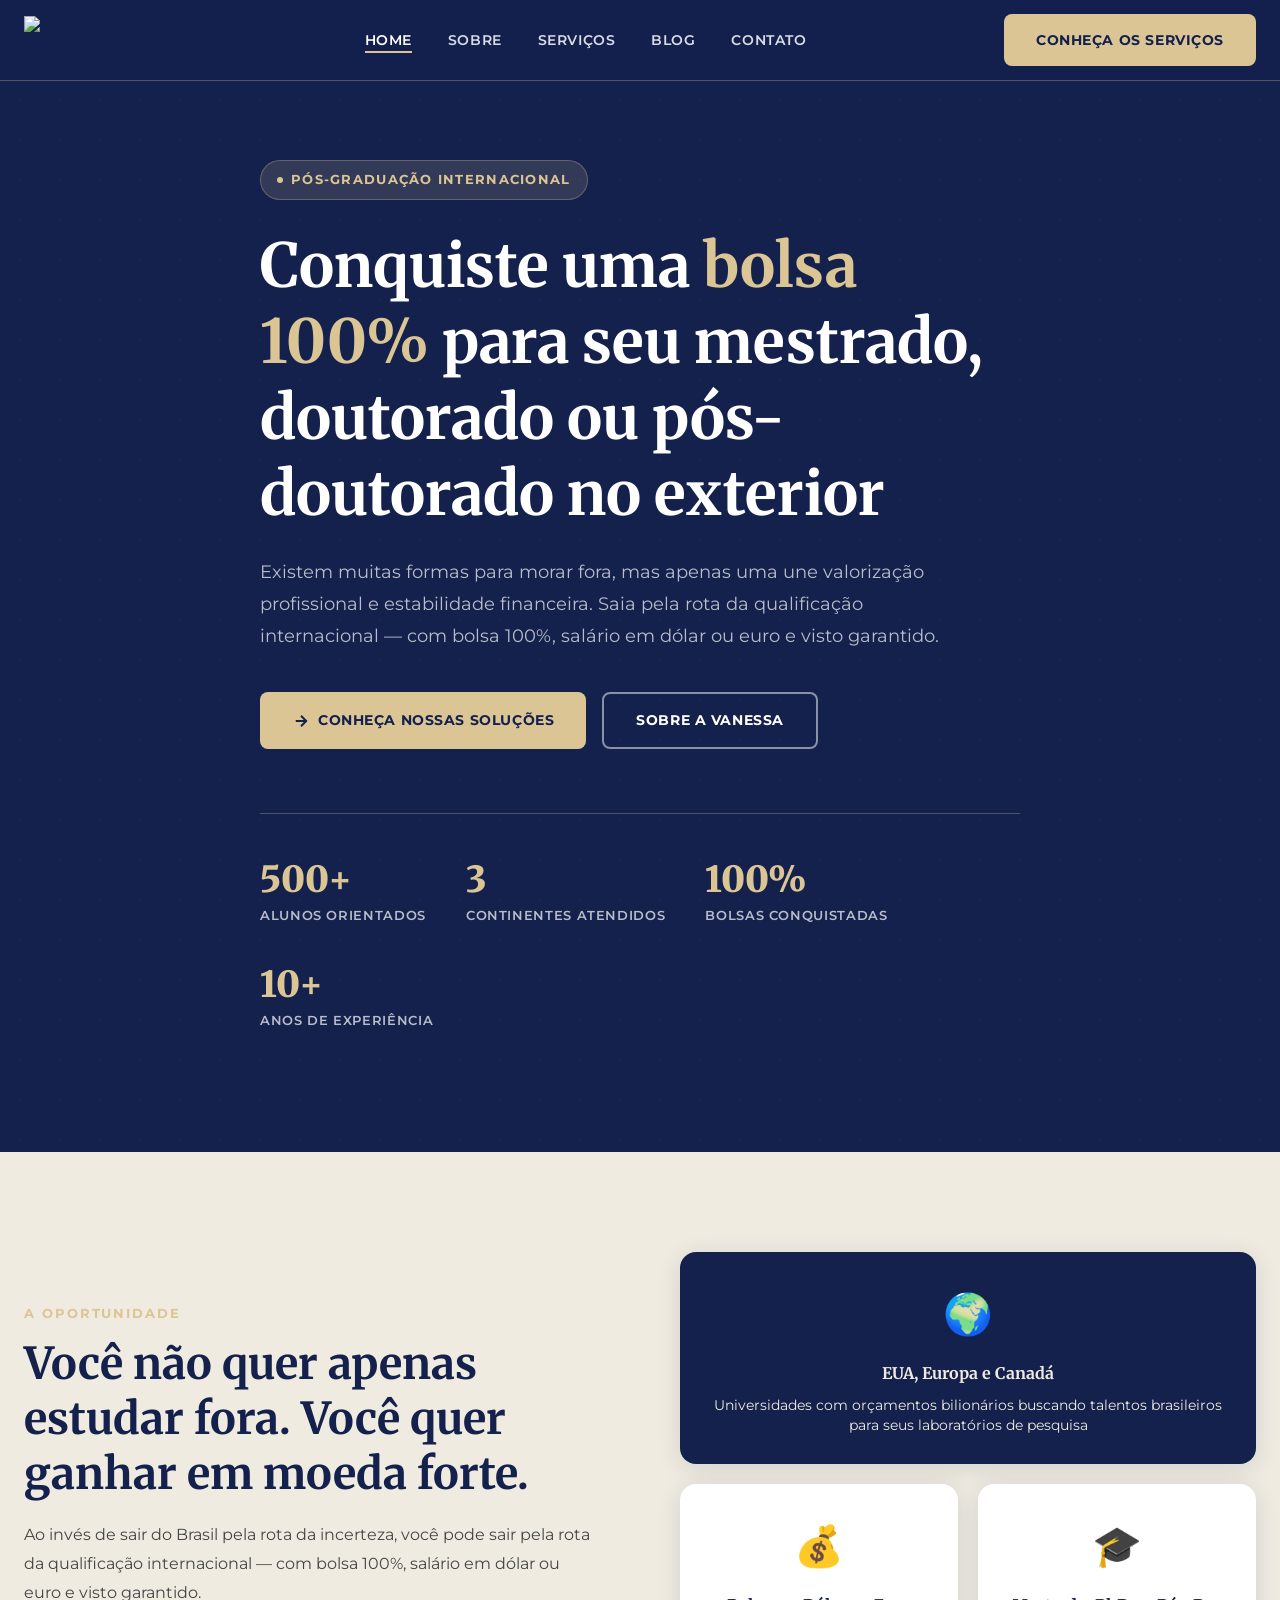
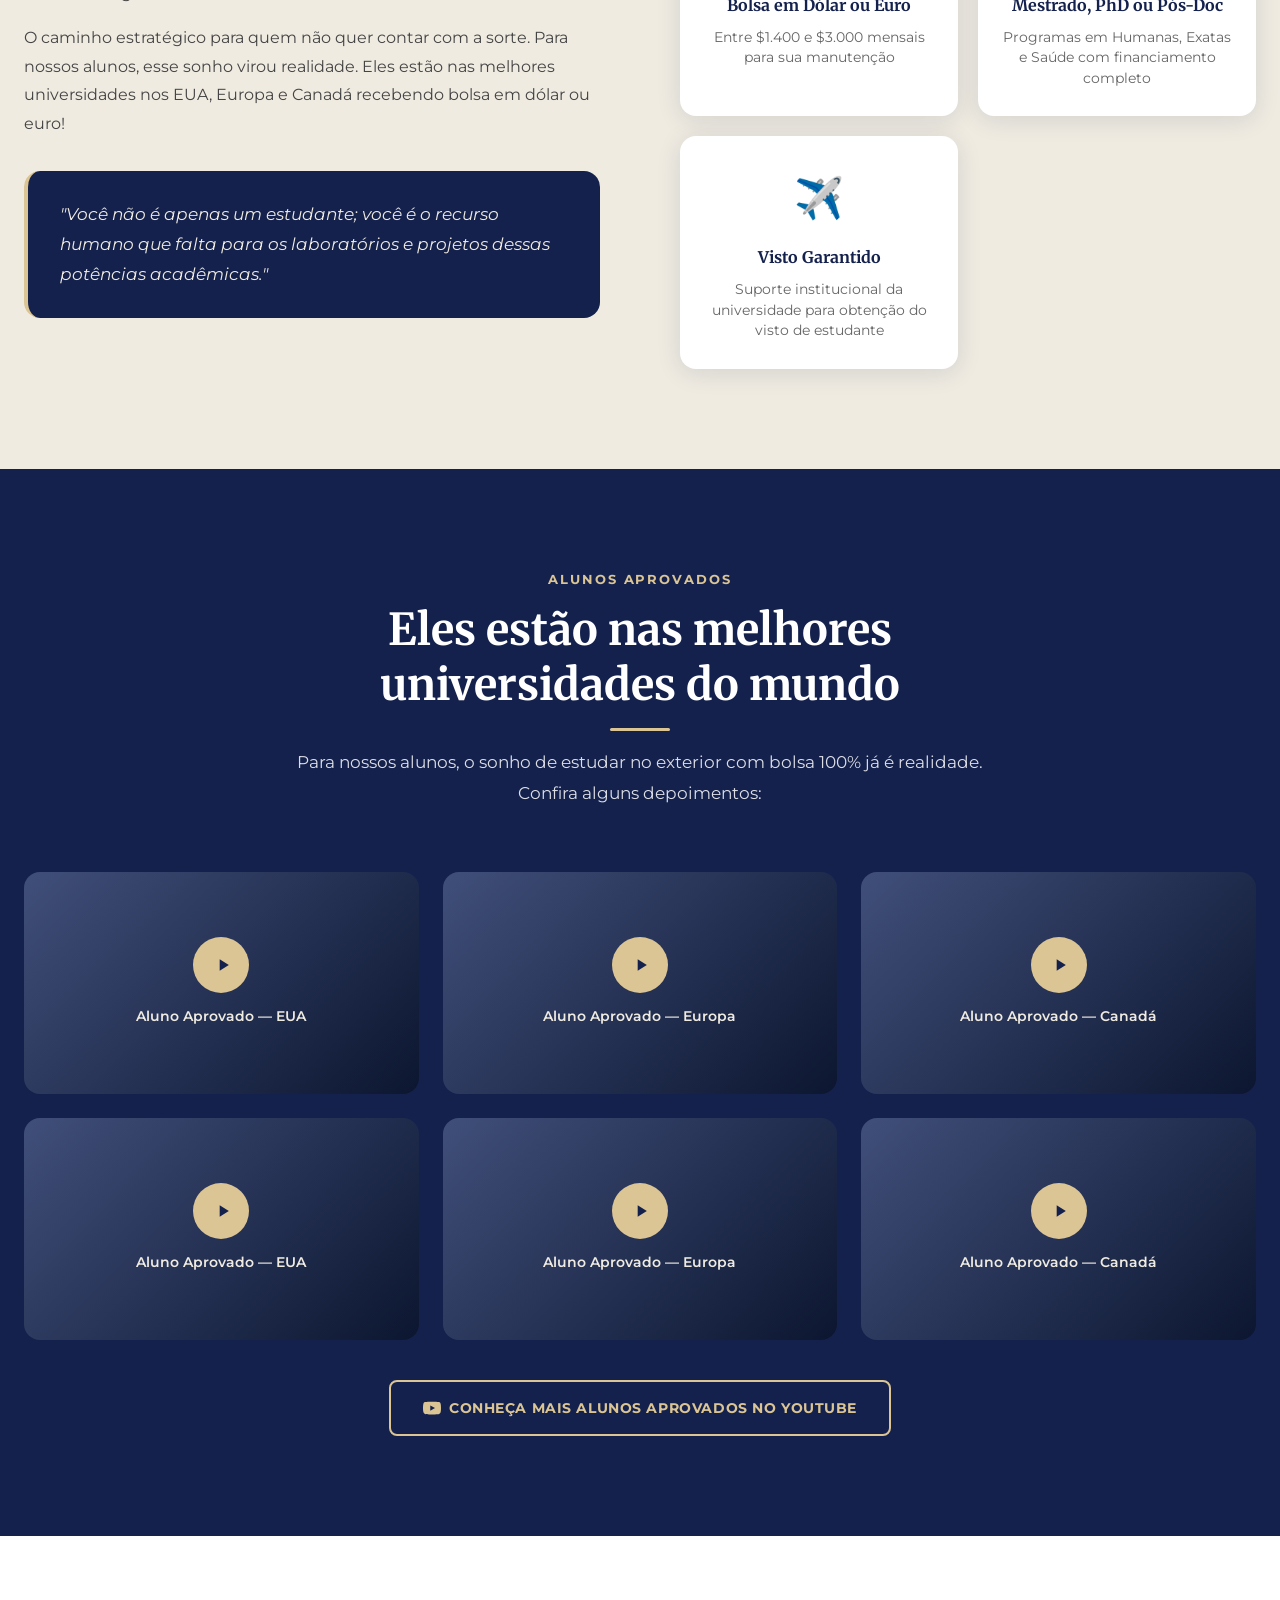
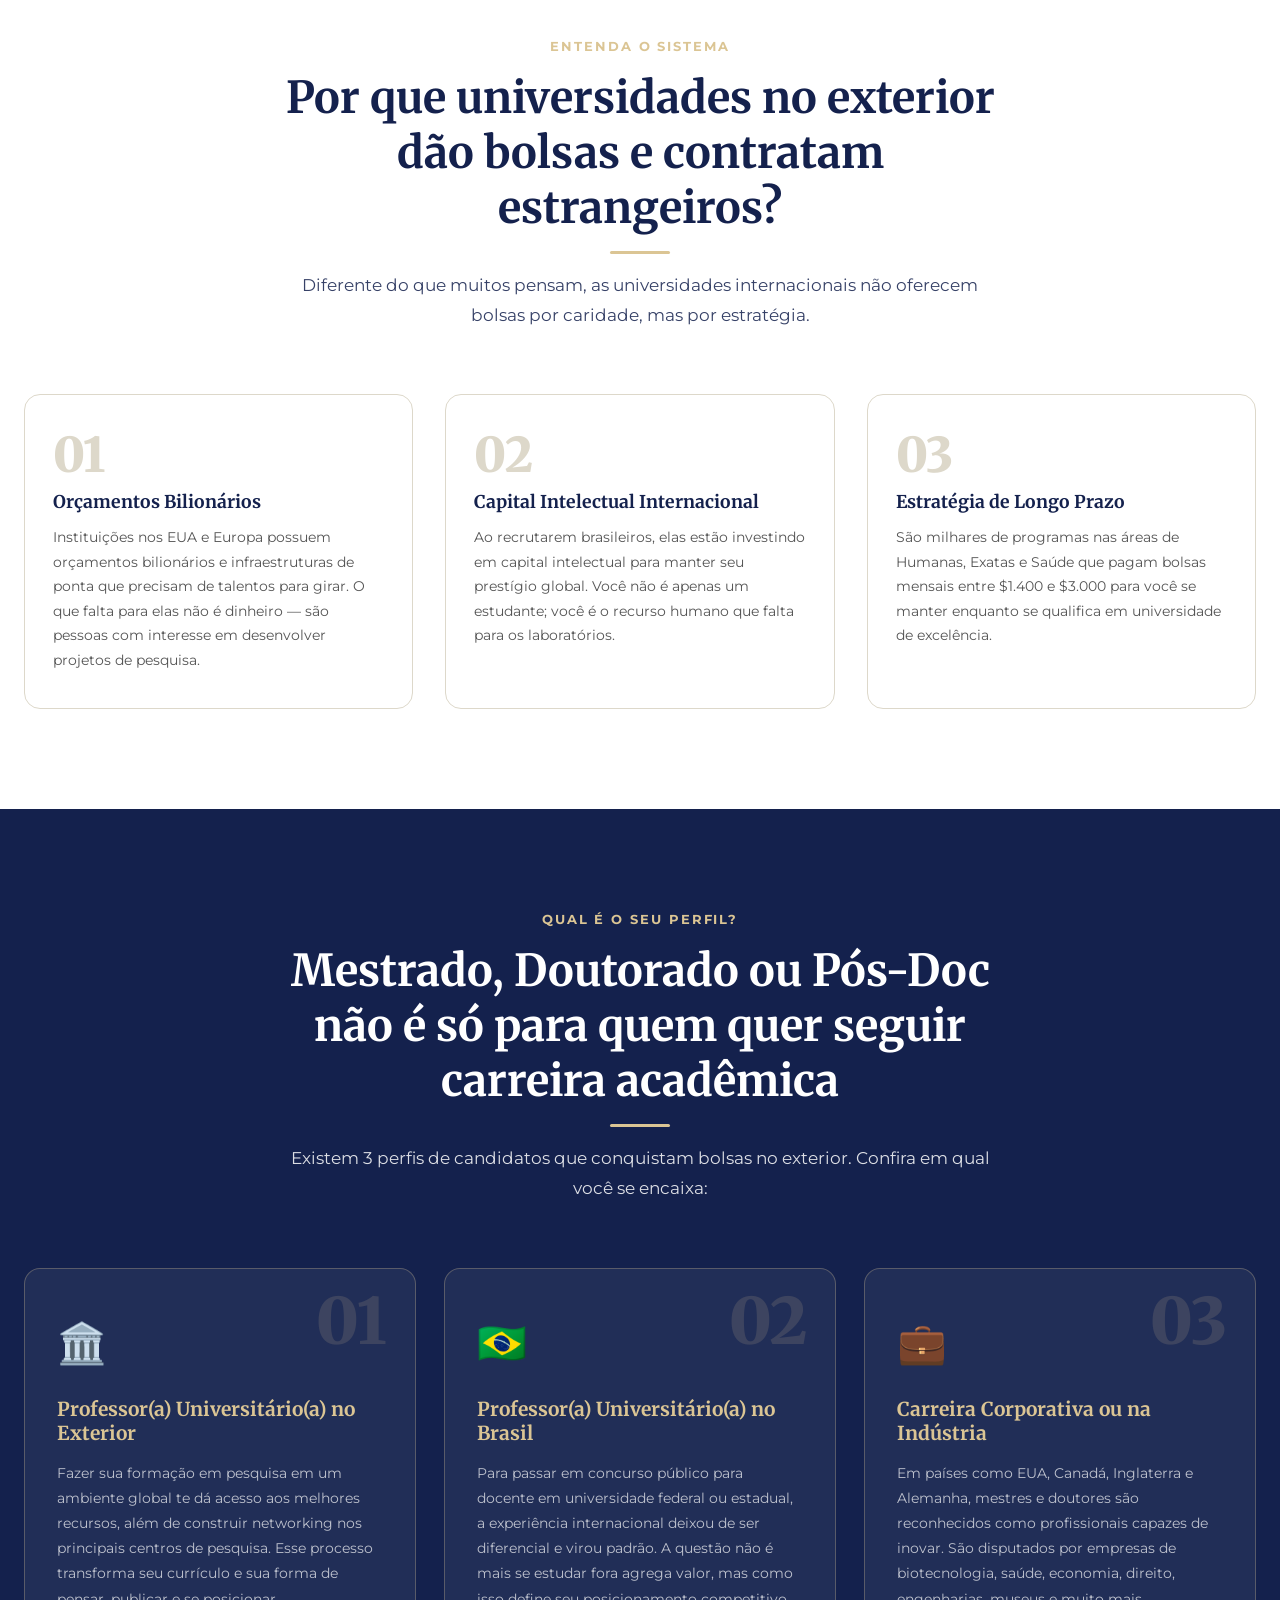
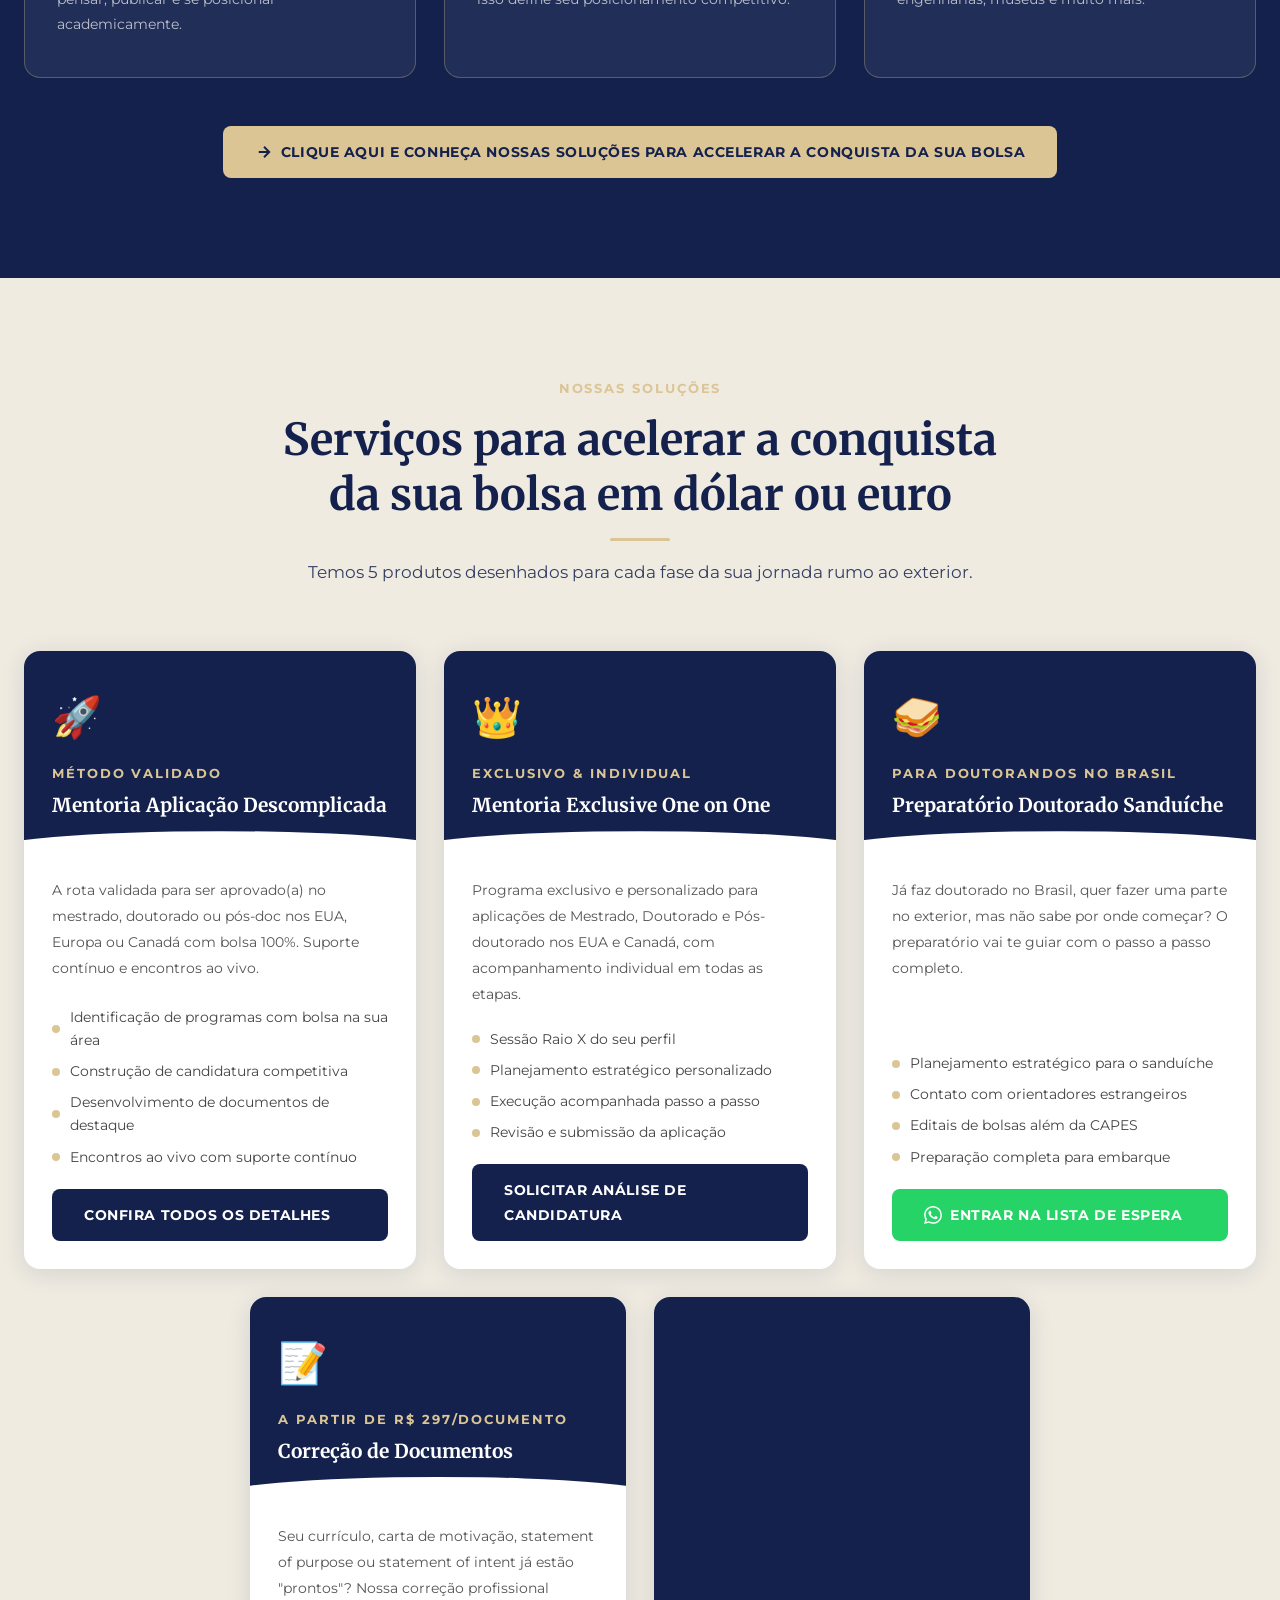
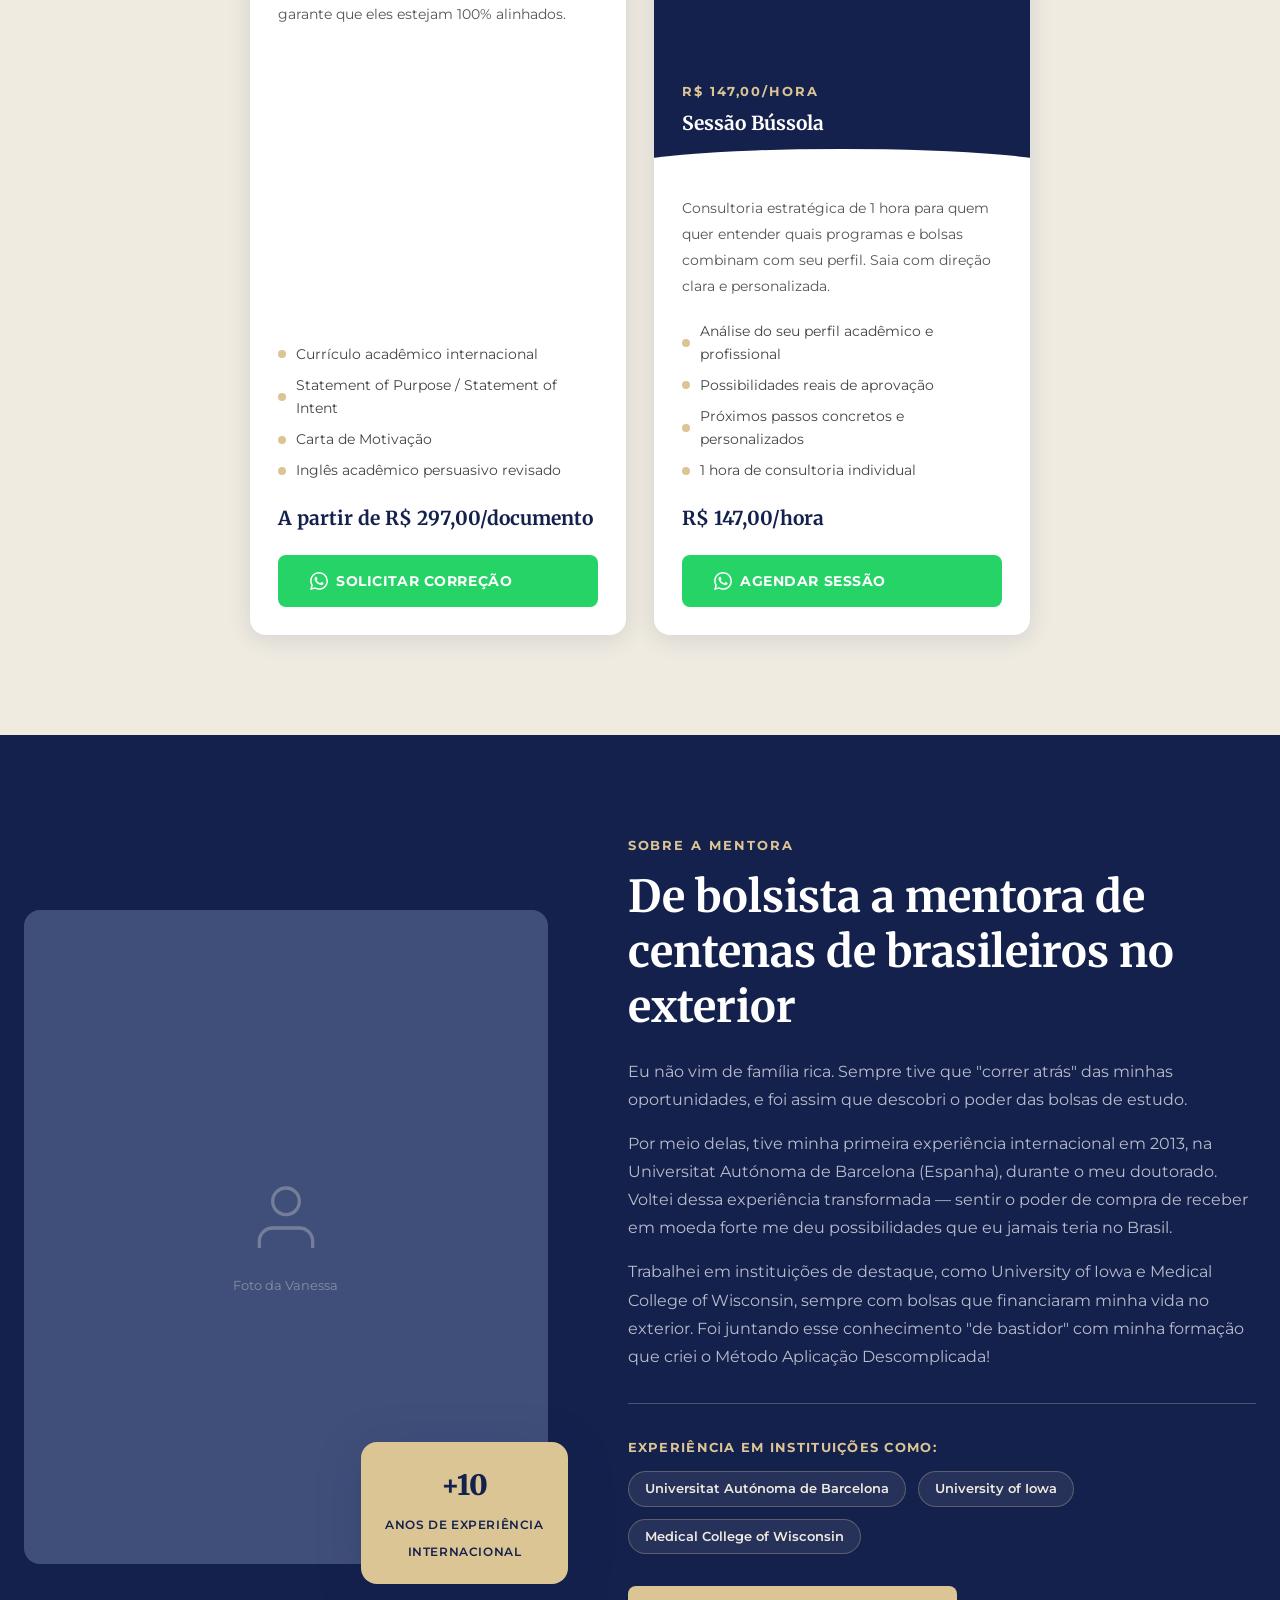
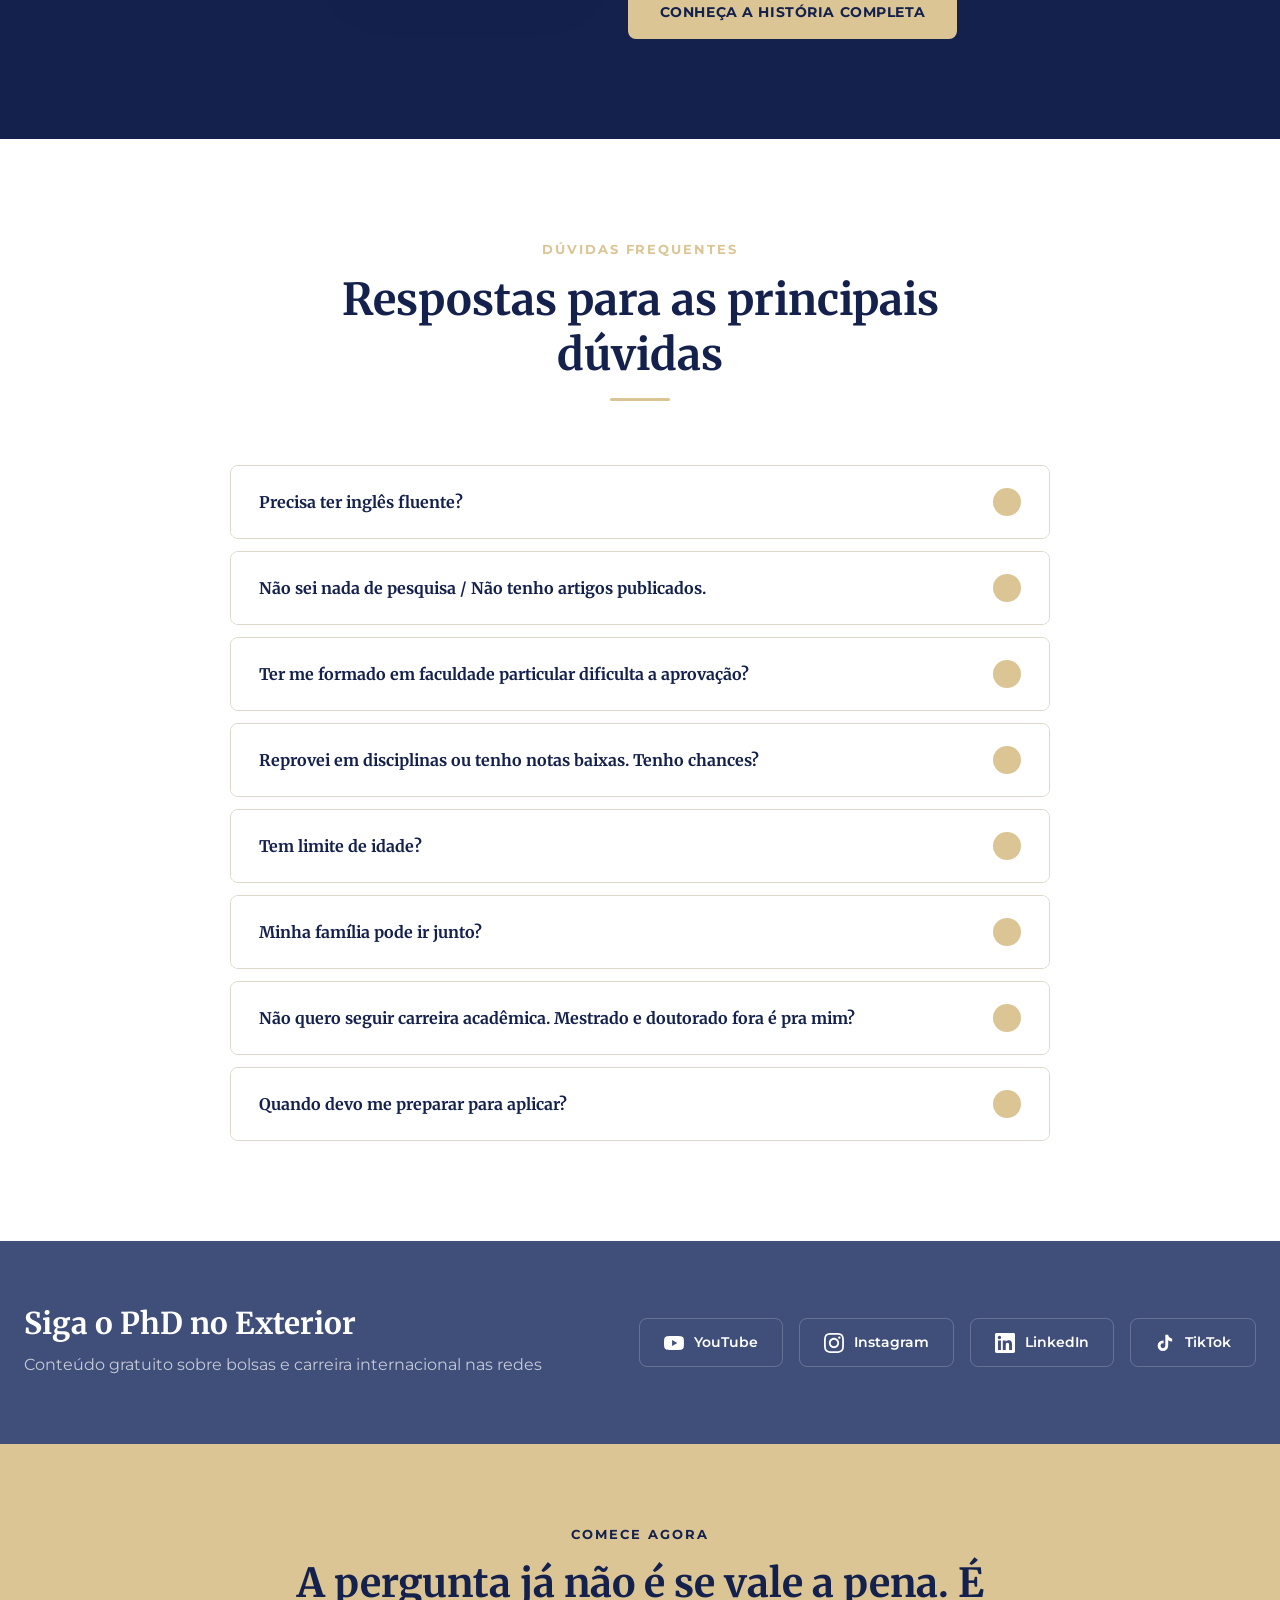
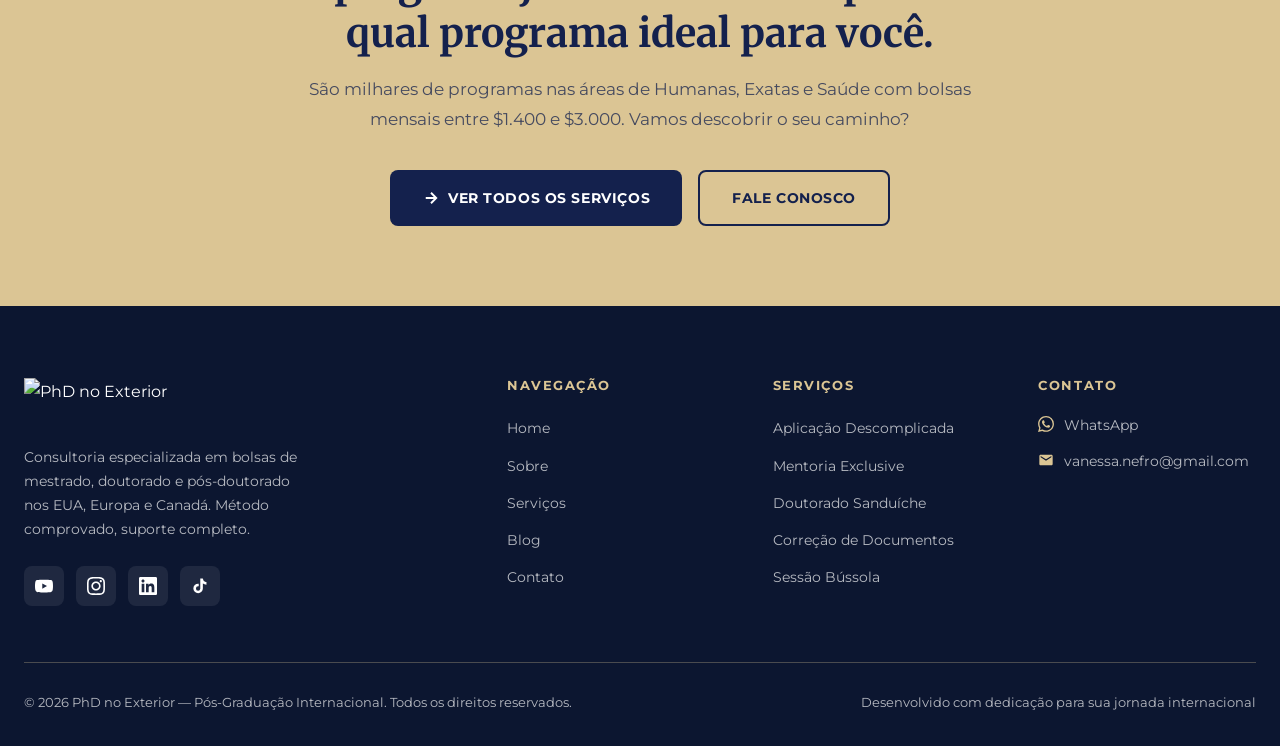
==== commit 5bb49f10: "refactor: substituir emojis por ícones SVG modernos em todos os cards - Todos os cards (opp-card, pr" ====
--- a/index.html
+++ b/index.html
@@ -394,7 +394,7 @@
         <!-- Serviço 5 -->
         <div class="service-card" data-reveal data-reveal-delay="2">
           <div class="service-card__header">
-            <div class="service-card__icon">🧭</div>
+            <div class="service-card__icon"><svg viewBox="0 0 24 24" fill="none" stroke="currentColor" stroke-width="1.5" stroke-linecap="round" stroke-linejoin="round"><circle cx="12" cy="12" r="10"/><polygon points="16.24 7.76 14.12 14.12 7.76 16.24 9.88 9.88 16.24 7.76"/></svg></div>
             <span class="eyebrow">R$ 147,00/hora</span>
             <h3>Sessão Bússola</h3>
           </div>
--- a/css/style.css
+++ b/css/style.css
@@ -327,10 +327,10 @@
   min-height: 100vh;
   background: var(--navy);
   display: flex;
-  align-items: center;
+  align-items: flex-start;
   position: relative;
   overflow: hidden;
-  padding: 180px 0 140px;
+  padding: 160px 0 120px;
 }
 
 .hero__bg {
@@ -338,18 +338,8 @@
   inset: 0;
   background-image: url('https://wmvubil4ztro699m.public.blob.vercel-storage.com/PHD-2.png');
   background-size: cover;
-  background-position: center right;
+  background-position: center top;
   background-repeat: no-repeat;
-}
-
-/* Overlay sobre a imagem */
-.hero__bg::after {
-  content: '';
-  position: absolute;
-  inset: 0;
-  background:
-    linear-gradient(90deg, rgba(20,33,77,0.92) 0%, rgba(20,33,77,0.85) 45%, rgba(20,33,77,0.55) 100%),
-    linear-gradient(180deg, rgba(20,33,77,0.3) 0%, rgba(20,33,77,0.1) 50%, rgba(20,33,77,0.5) 100%);
 }
 
 /* Padrão sutil de fundo */
@@ -1463,7 +1453,14 @@
   display: flex;
   align-items: center;
   justify-content: center;
-  font-size: 3rem;
+}
+.blog-card__image-placeholder svg {
+  width: 56px;
+  height: 56px;
+  stroke: rgba(255,255,255,0.55);
+  fill: none;
+  stroke-linecap: round;
+  stroke-linejoin: round;
 }
 
 .blog-card__body {
@@ -1823,7 +1820,7 @@
 
   .nav__mobile-menu a:hover { color: var(--gold); }
 
-  .hero { padding: 140px 0 100px; min-height: auto; }
+  .hero { padding: 120px 0 80px; min-height: auto; align-items: flex-start; }
 
   .videos-grid { grid-template-columns: 1fr; }
 
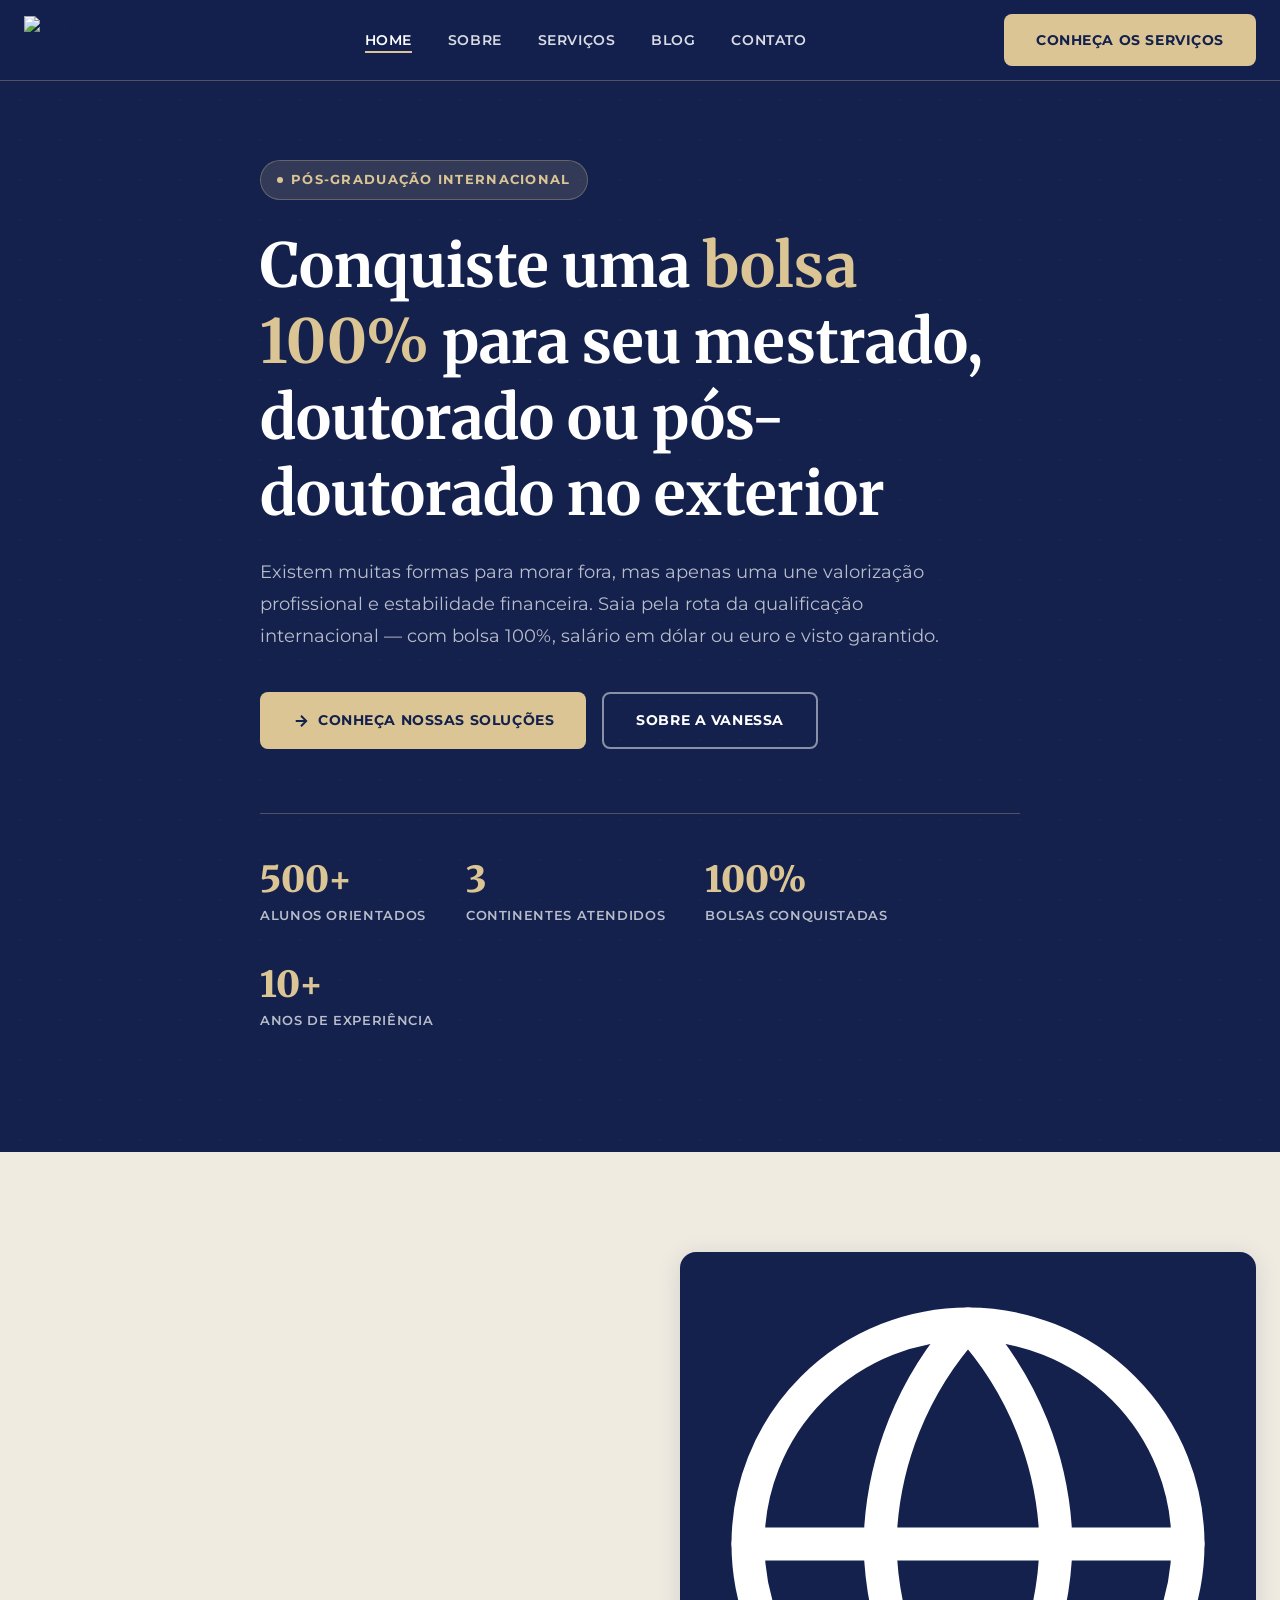
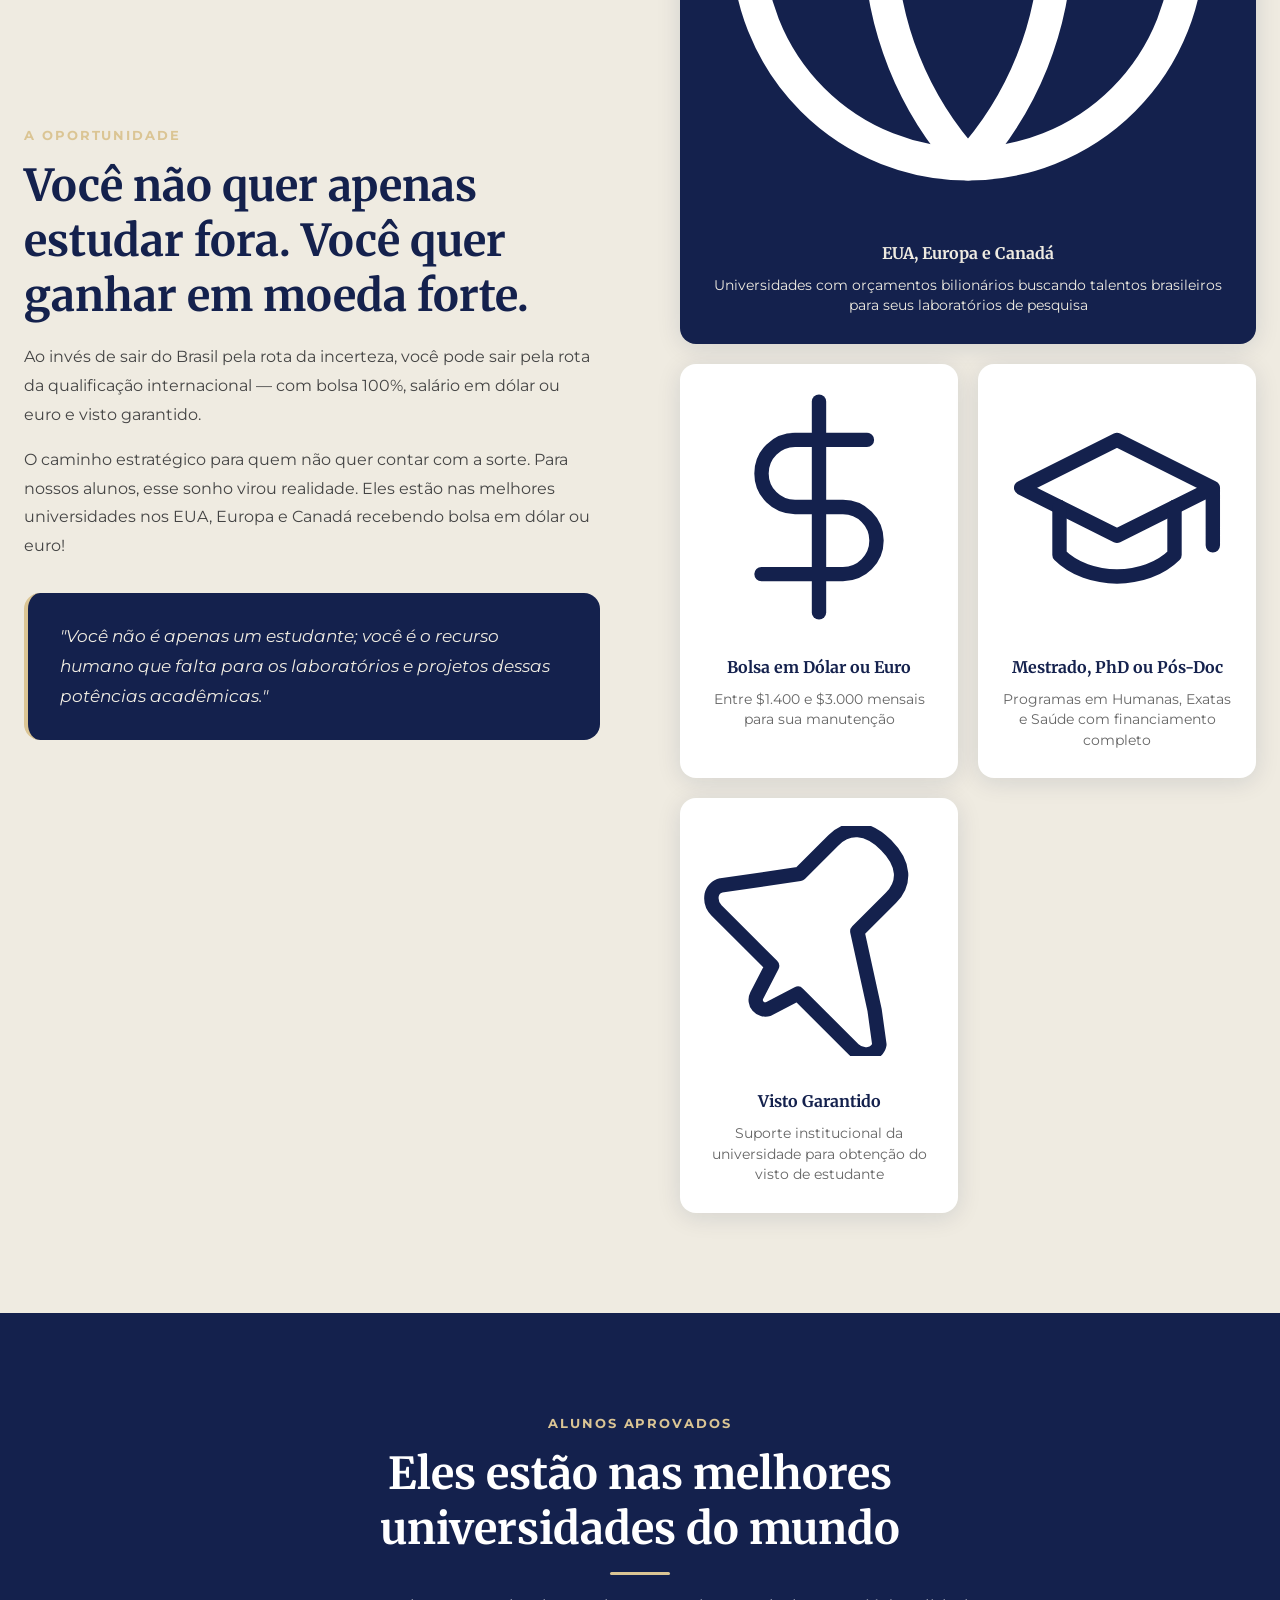
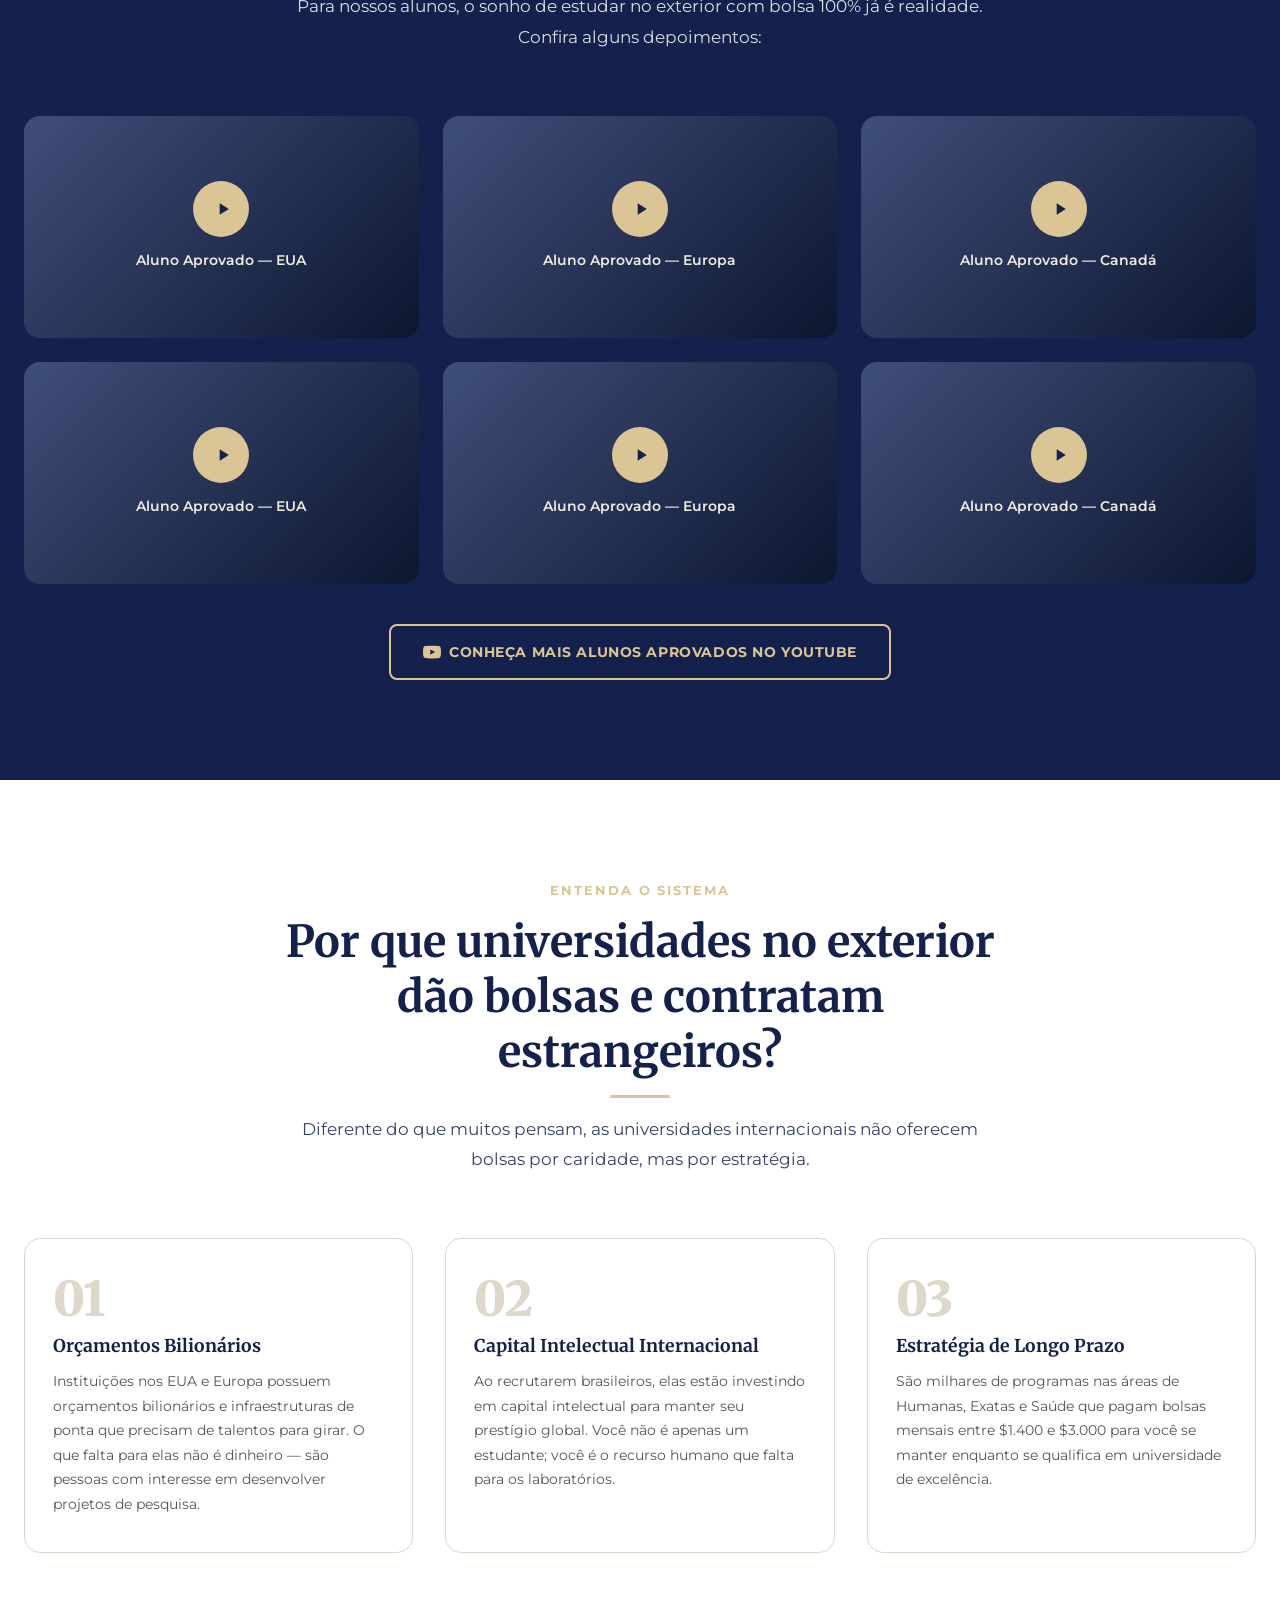
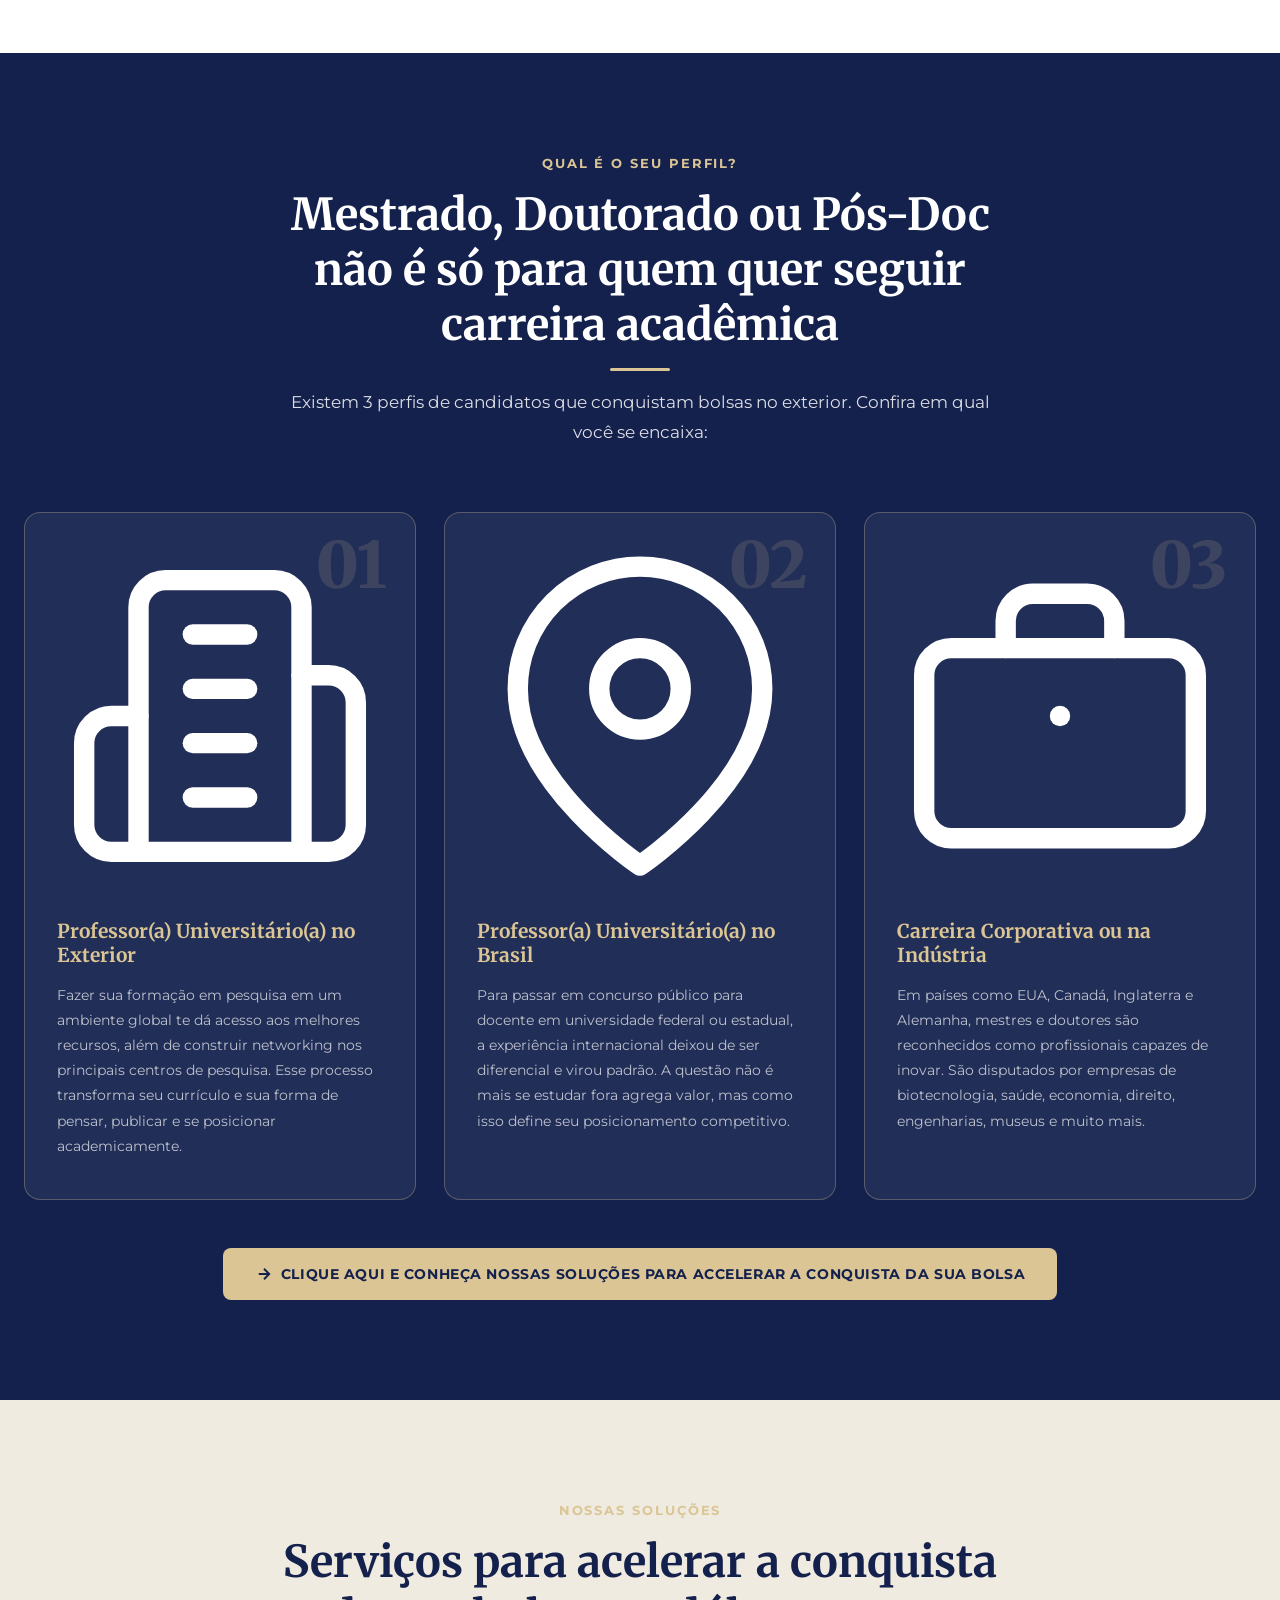
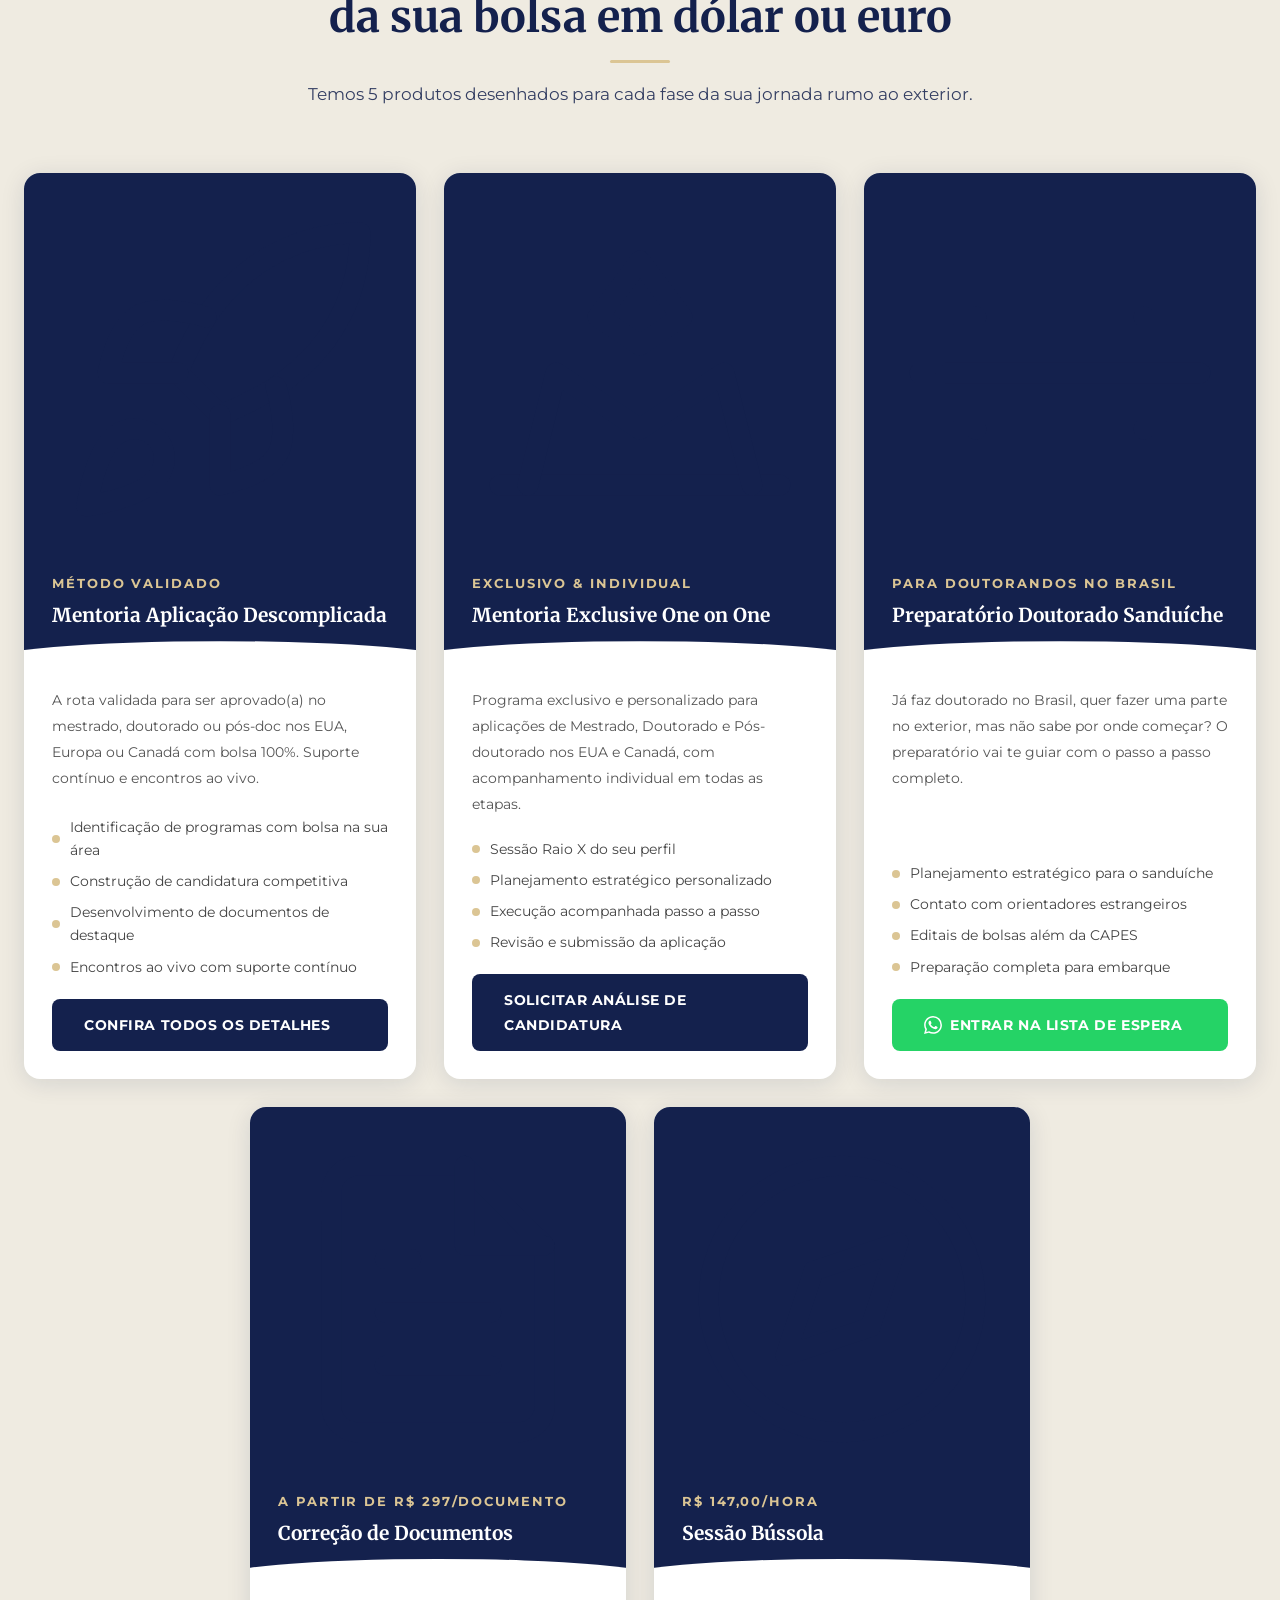
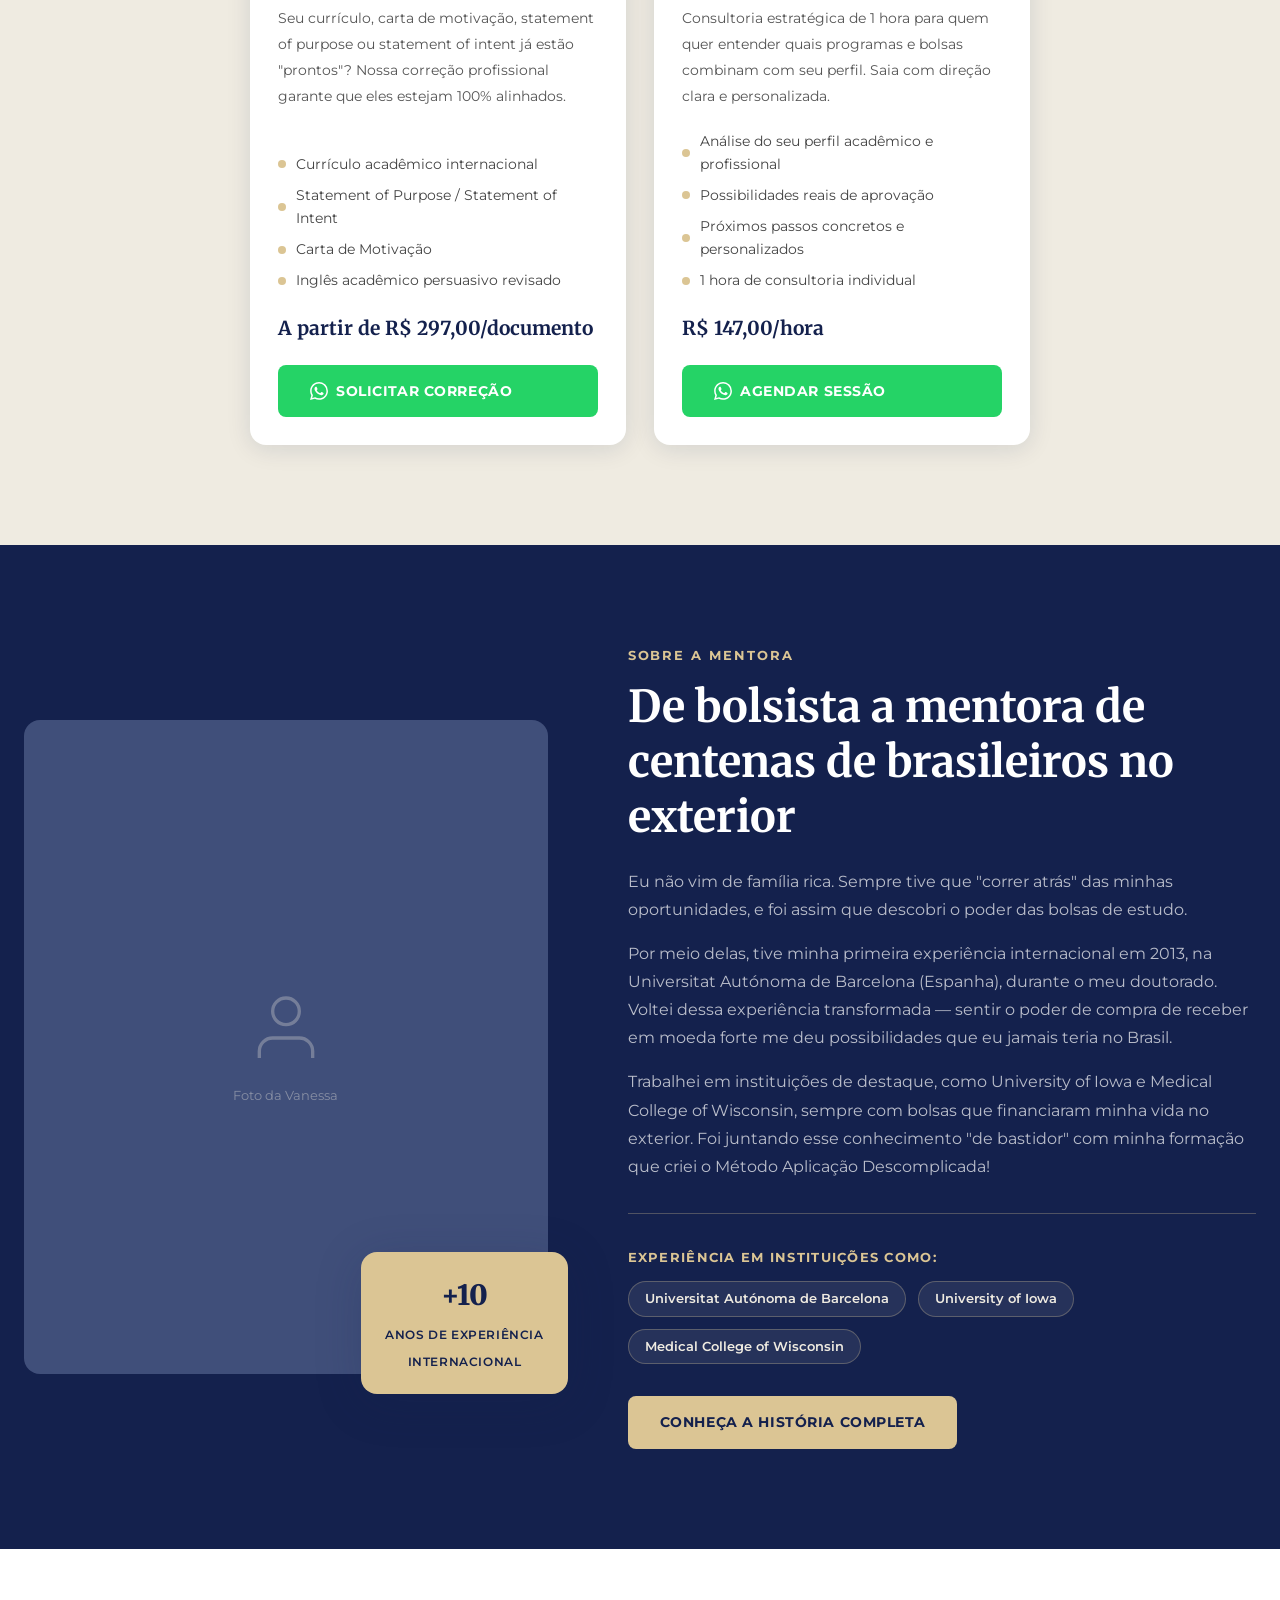
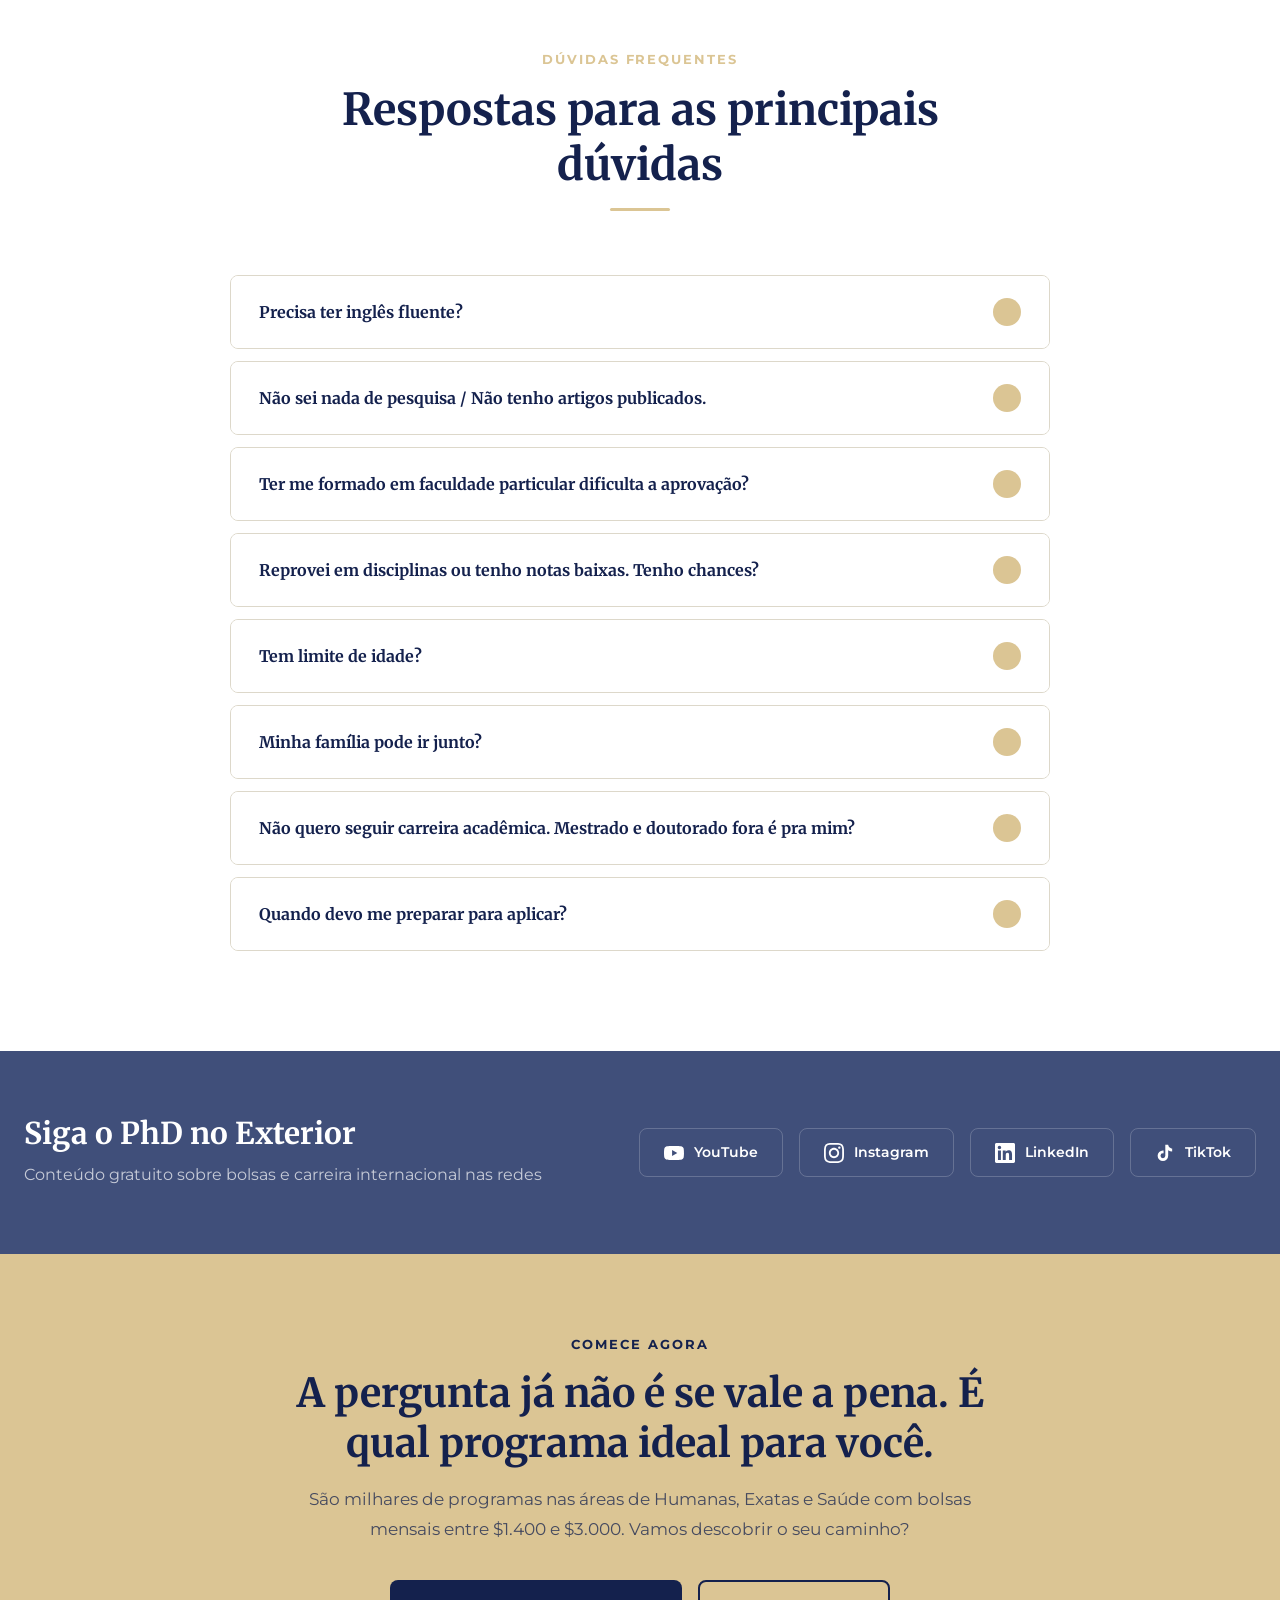
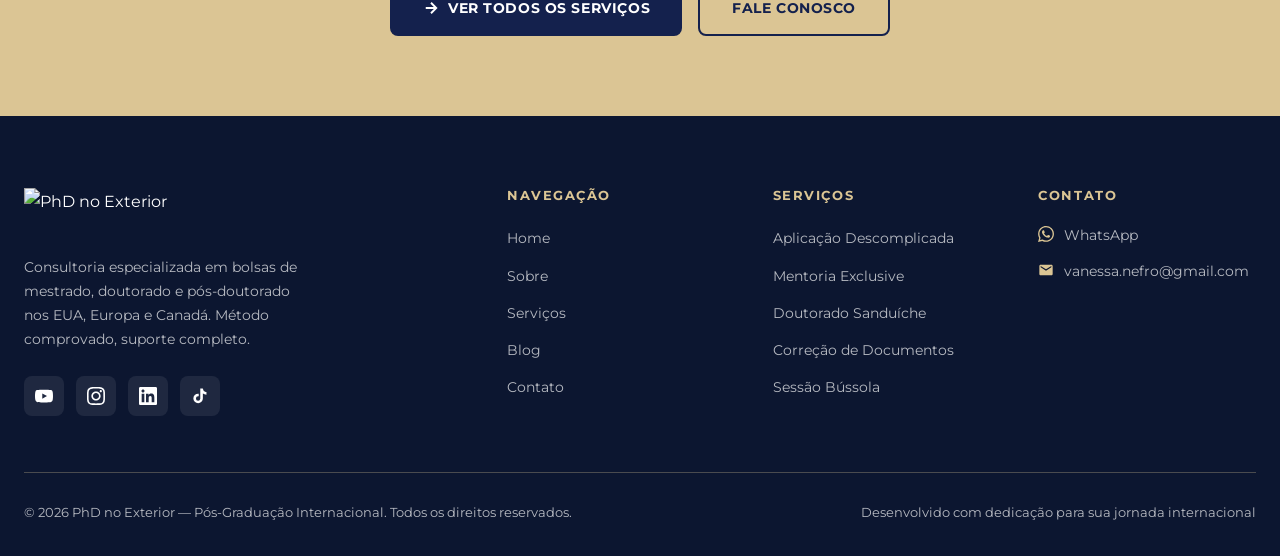
==== commit 5fe39f39: "fix: substituir todos os emojis restantes por ícones SVG na home - opp-cards: globo, dólar, graduaçã" ====
--- a/index.html
+++ b/index.html
@@ -119,22 +119,22 @@
         </div>
         <div class="opportunity__visual" data-reveal data-reveal-delay="2">
           <div class="opp-card opp-card--featured">
-            <div class="opp-card__icon">🌍</div>
+            <div class="opp-card__icon"><svg viewBox="0 0 24 24" fill="none" stroke="currentColor" stroke-width="1.5" stroke-linecap="round" stroke-linejoin="round"><circle cx="12" cy="12" r="10"/><line x1="2" y1="12" x2="22" y2="12"/><path d="M12 2a15.3 15.3 0 0 1 4 10 15.3 15.3 0 0 1-4 10 15.3 15.3 0 0 1-4-10 15.3 15.3 0 0 1 4-10z"/></svg></div>
             <div class="opp-card__title">EUA, Europa e Canadá</div>
             <div class="opp-card__text">Universidades com orçamentos bilionários buscando talentos brasileiros para seus laboratórios de pesquisa</div>
           </div>
           <div class="opp-card">
-            <div class="opp-card__icon">💰</div>
+            <div class="opp-card__icon"><svg viewBox="0 0 24 24" fill="none" stroke="currentColor" stroke-width="1.5" stroke-linecap="round" stroke-linejoin="round"><line x1="12" y1="1" x2="12" y2="23"/><path d="M17 5H9.5a3.5 3.5 0 0 0 0 7h5a3.5 3.5 0 0 1 0 7H6"/></svg></div>
             <div class="opp-card__title">Bolsa em Dólar ou Euro</div>
             <div class="opp-card__text">Entre $1.400 e $3.000 mensais para sua manutenção</div>
           </div>
           <div class="opp-card">
-            <div class="opp-card__icon">🎓</div>
+            <div class="opp-card__icon"><svg viewBox="0 0 24 24" fill="none" stroke="currentColor" stroke-width="1.5" stroke-linecap="round" stroke-linejoin="round"><path d="M22 10v6M2 10l10-5 10 5-10 5z"/><path d="M6 12v5c3 3 9 3 12 0v-5"/></svg></div>
             <div class="opp-card__title">Mestrado, PhD ou Pós-Doc</div>
             <div class="opp-card__text">Programas em Humanas, Exatas e Saúde com financiamento completo</div>
           </div>
           <div class="opp-card">
-            <div class="opp-card__icon">✈️</div>
+            <div class="opp-card__icon"><svg viewBox="0 0 24 24" fill="none" stroke="currentColor" stroke-width="1.5" stroke-linecap="round" stroke-linejoin="round"><path d="M17.8 19.2 16 11l3.5-3.5C21 6 21 4 19 2c-2-2-4-2-5.5-.5L10 5 1.8 6.2c-.5.1-.9.5-1 1-.1.6.1 1.2.5 1.6l5.8 5.8-1.6 3.1a1 1 0 0 0 1.2 1.4l3.1-1.6 5.8 5.8c.4.4 1 .6 1.6.5.6-.1 1-.5 1.1-1z"/></svg></div>
             <div class="opp-card__title">Visto Garantido</div>
             <div class="opp-card__text">Suporte institucional da universidade para obtenção do visto de estudante</div>
           </div>
@@ -266,19 +266,19 @@
       <div class="profiles__grid">
         <div class="profile-card" data-reveal data-reveal-delay="1">
           <div class="profile-card__number">01</div>
-          <div class="profile-card__icon">🏛️</div>
+          <div class="profile-card__icon"><svg viewBox="0 0 24 24" fill="none" stroke="currentColor" stroke-width="1.5" stroke-linecap="round" stroke-linejoin="round"><path d="M6 22V4a2 2 0 0 1 2-2h8a2 2 0 0 1 2 2v18Z"/><path d="M6 12H4a2 2 0 0 0-2 2v6a2 2 0 0 0 2 2h2"/><path d="M18 9h2a2 2 0 0 1 2 2v9a2 2 0 0 1-2 2h-2"/><path d="M10 6h4"/><path d="M10 10h4"/><path d="M10 14h4"/><path d="M10 18h4"/></svg></div>
           <h3>Professor(a) Universitário(a) no Exterior</h3>
           <p>Fazer sua formação em pesquisa em um ambiente global te dá acesso aos melhores recursos, além de construir networking nos principais centros de pesquisa. Esse processo transforma seu currículo e sua forma de pensar, publicar e se posicionar academicamente.</p>
         </div>
         <div class="profile-card" data-reveal data-reveal-delay="2">
           <div class="profile-card__number">02</div>
-          <div class="profile-card__icon">🇧🇷</div>
+          <div class="profile-card__icon"><svg viewBox="0 0 24 24" fill="none" stroke="currentColor" stroke-width="1.5" stroke-linecap="round" stroke-linejoin="round"><path d="M21 10c0 7-9 13-9 13s-9-6-9-13a9 9 0 0 1 18 0z"/><circle cx="12" cy="10" r="3"/></svg></div>
           <h3>Professor(a) Universitário(a) no Brasil</h3>
           <p>Para passar em concurso público para docente em universidade federal ou estadual, a experiência internacional deixou de ser diferencial e virou padrão. A questão não é mais se estudar fora agrega valor, mas como isso define seu posicionamento competitivo.</p>
         </div>
         <div class="profile-card" data-reveal data-reveal-delay="3">
           <div class="profile-card__number">03</div>
-          <div class="profile-card__icon">💼</div>
+          <div class="profile-card__icon"><svg viewBox="0 0 24 24" fill="none" stroke="currentColor" stroke-width="1.5" stroke-linecap="round" stroke-linejoin="round"><rect x="2" y="7" width="20" height="14" rx="2"/><path d="M16 7V5a2 2 0 0 0-2-2h-4a2 2 0 0 0-2 2v2"/><line x1="12" y1="12" x2="12" y2="12"/></svg></div>
           <h3>Carreira Corporativa ou na Indústria</h3>
           <p>Em países como EUA, Canadá, Inglaterra e Alemanha, mestres e doutores são reconhecidos como profissionais capazes de inovar. São disputados por empresas de biotecnologia, saúde, economia, direito, engenharias, museus e muito mais.</p>
         </div>
@@ -308,7 +308,7 @@
         <!-- Serviço 1 -->
         <div class="service-card" data-reveal data-reveal-delay="1">
           <div class="service-card__header">
-            <div class="service-card__icon">🚀</div>
+            <div class="service-card__icon"><svg viewBox="0 0 24 24" fill="none" stroke="currentColor" stroke-width="1.5" stroke-linecap="round" stroke-linejoin="round"><path d="M4.5 16.5c-1.5 1.26-2 5-2 5s3.74-.5 5-2c.71-.84.7-2.13-.09-2.91a2.18 2.18 0 0 0-2.91-.09z"/><path d="m12 15-3-3a22 22 0 0 1 2-3.95A12.88 12.88 0 0 1 22 2c0 2.72-.78 7.5-6 11a22.35 22.35 0 0 1-4 2z"/><path d="M9 12H4s.55-3.03 2-4c1.62-1.08 5 0 5 0"/><path d="M12 15v5s3.03-.55 4-2c1.08-1.62 0-5 0-5"/></svg></div>
             <span class="eyebrow">Método Validado</span>
             <h3>Mentoria Aplicação Descomplicada</h3>
           </div>
@@ -327,7 +327,7 @@
         <!-- Serviço 2 -->
         <div class="service-card" data-reveal data-reveal-delay="2">
           <div class="service-card__header">
-            <div class="service-card__icon">👑</div>
+            <div class="service-card__icon"><svg viewBox="0 0 24 24" fill="none" stroke="currentColor" stroke-width="1.5" stroke-linecap="round" stroke-linejoin="round"><path d="M2 20h20"/><path d="m4 20 2-8 6 4 6-4 2 8"/><path d="M12 4 9 8l3 2 3-2-3-4z"/></svg></div>
             <span class="eyebrow">Exclusivo & Individual</span>
             <h3>Mentoria Exclusive One on One</h3>
           </div>
@@ -346,7 +346,7 @@
         <!-- Serviço 3 -->
         <div class="service-card" data-reveal data-reveal-delay="3">
           <div class="service-card__header">
-            <div class="service-card__icon">🥪</div>
+            <div class="service-card__icon"><svg viewBox="0 0 24 24" fill="none" stroke="currentColor" stroke-width="1.5" stroke-linecap="round" stroke-linejoin="round"><path d="m18 8 4 4-4 4"/><path d="M2 12h20"/><path d="m6 8-4 4 4 4"/></svg></div>
             <span class="eyebrow">Para Doutorandos no Brasil</span>
             <h3>Preparatório Doutorado Sanduíche</h3>
           </div>
@@ -371,7 +371,7 @@
         <!-- Serviço 4 -->
         <div class="service-card" data-reveal data-reveal-delay="1">
           <div class="service-card__header">
-            <div class="service-card__icon">📝</div>
+            <div class="service-card__icon"><svg viewBox="0 0 24 24" fill="none" stroke="currentColor" stroke-width="1.5" stroke-linecap="round" stroke-linejoin="round"><path d="M14 2H6a2 2 0 0 0-2 2v16a2 2 0 0 0 2 2h12a2 2 0 0 0 2-2V8z"/><polyline points="14 2 14 8 20 8"/><line x1="16" y1="13" x2="8" y2="13"/><line x1="16" y1="17" x2="8" y2="17"/><line x1="10" y1="9" x2="8" y2="9"/></svg></div>
             <span class="eyebrow">A partir de R$ 297/documento</span>
             <h3>Correção de Documentos</h3>
           </div>
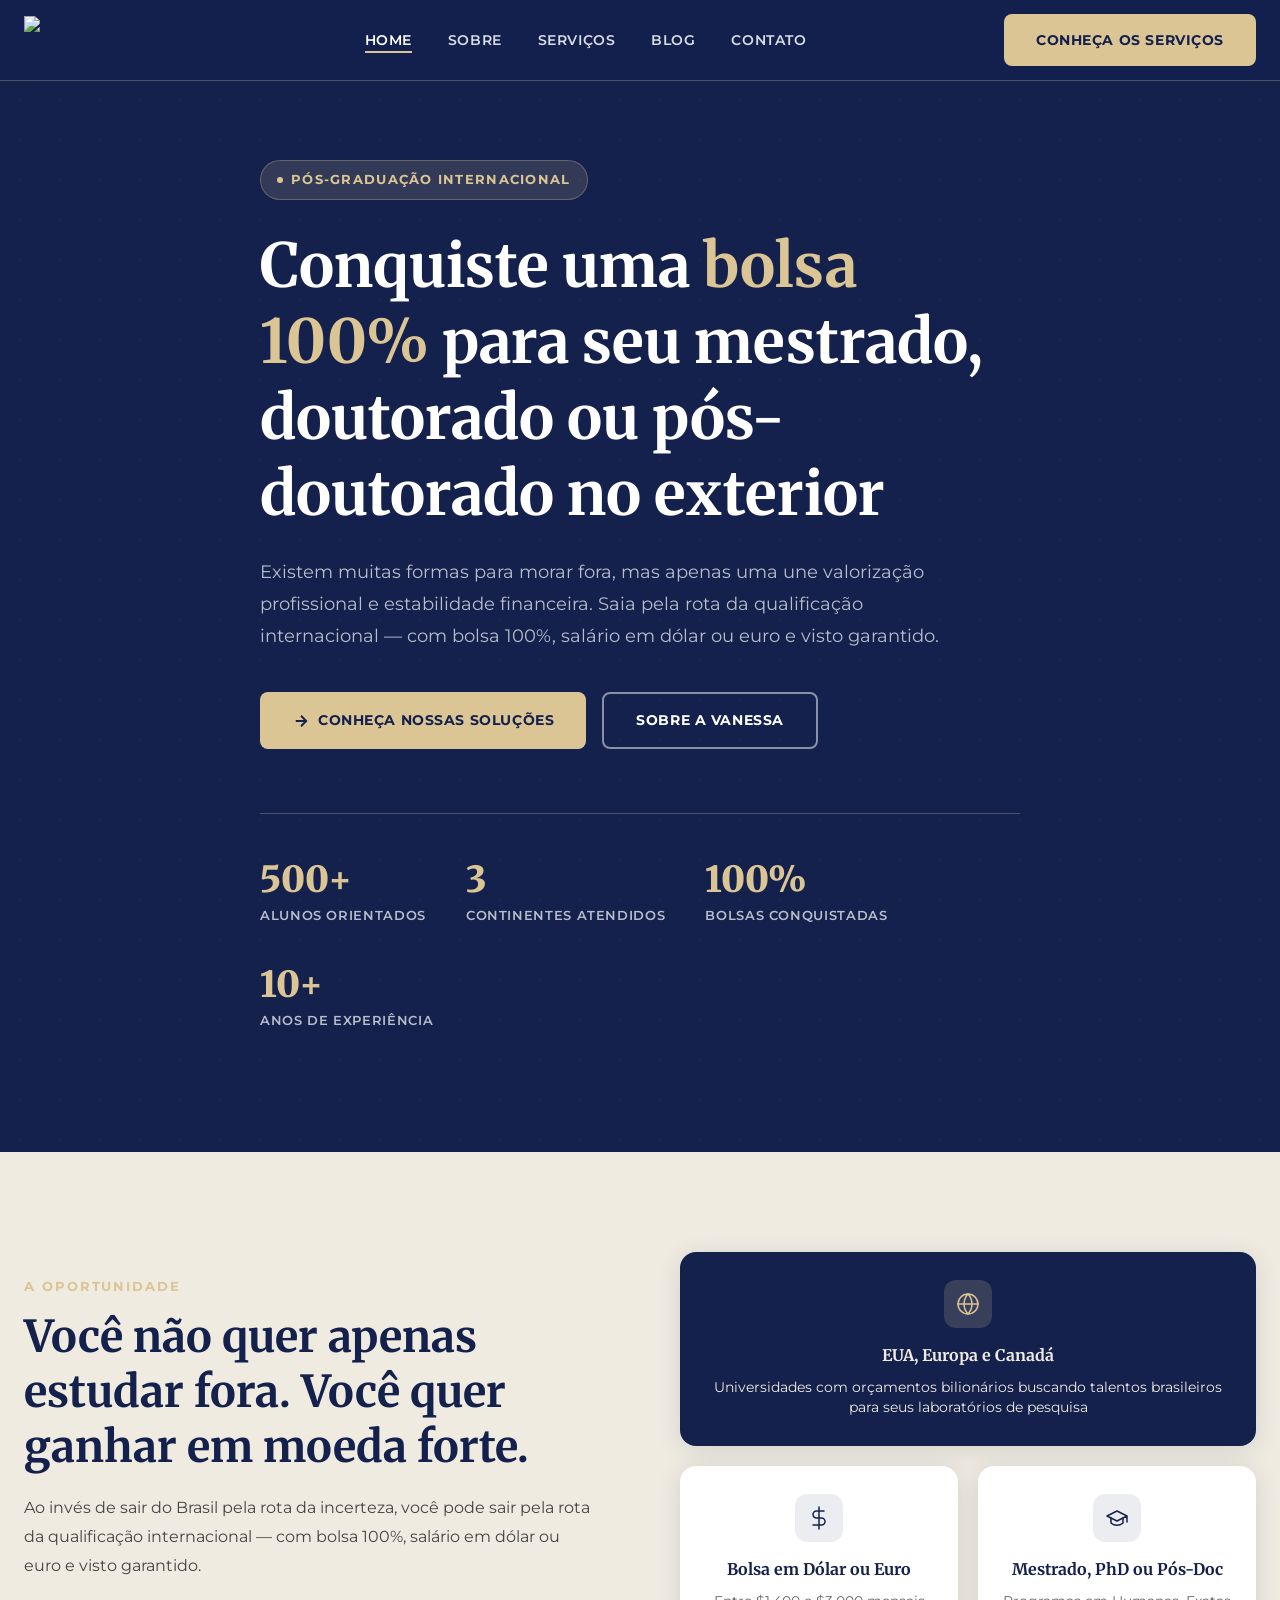
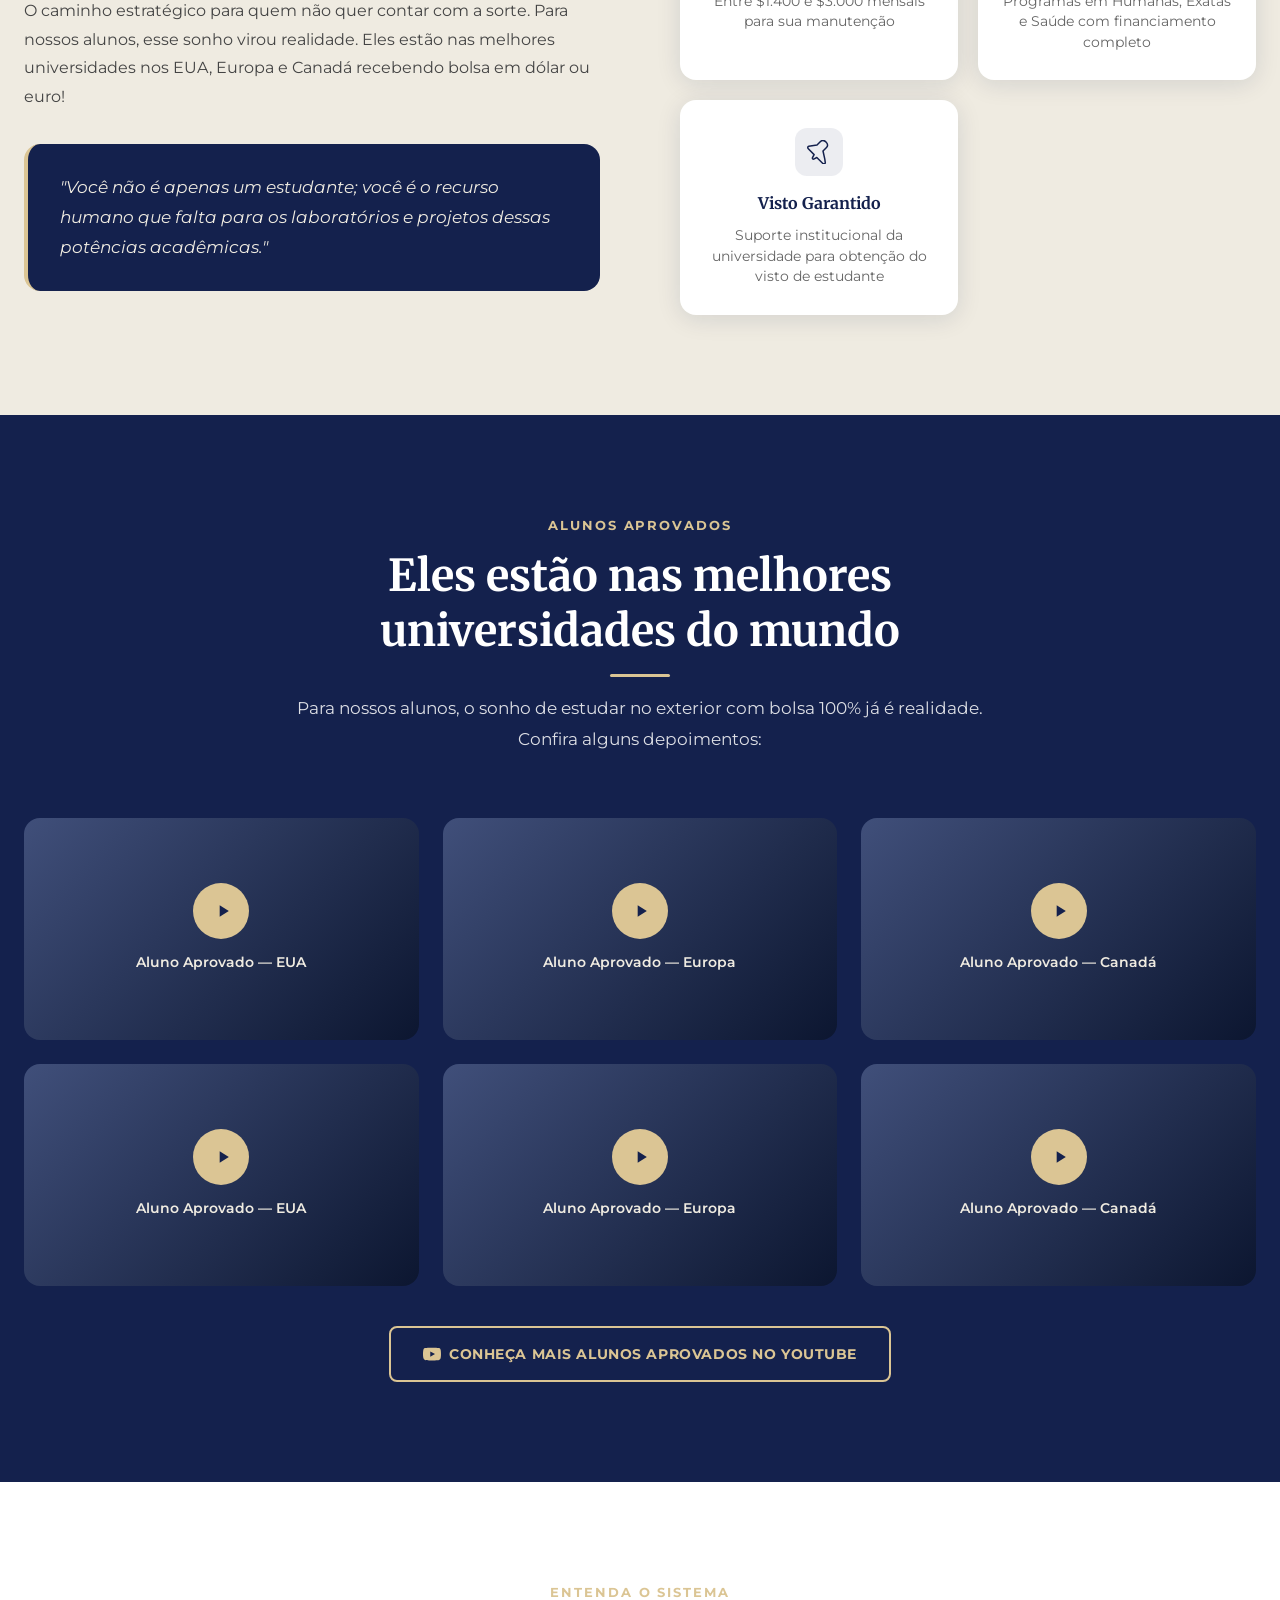
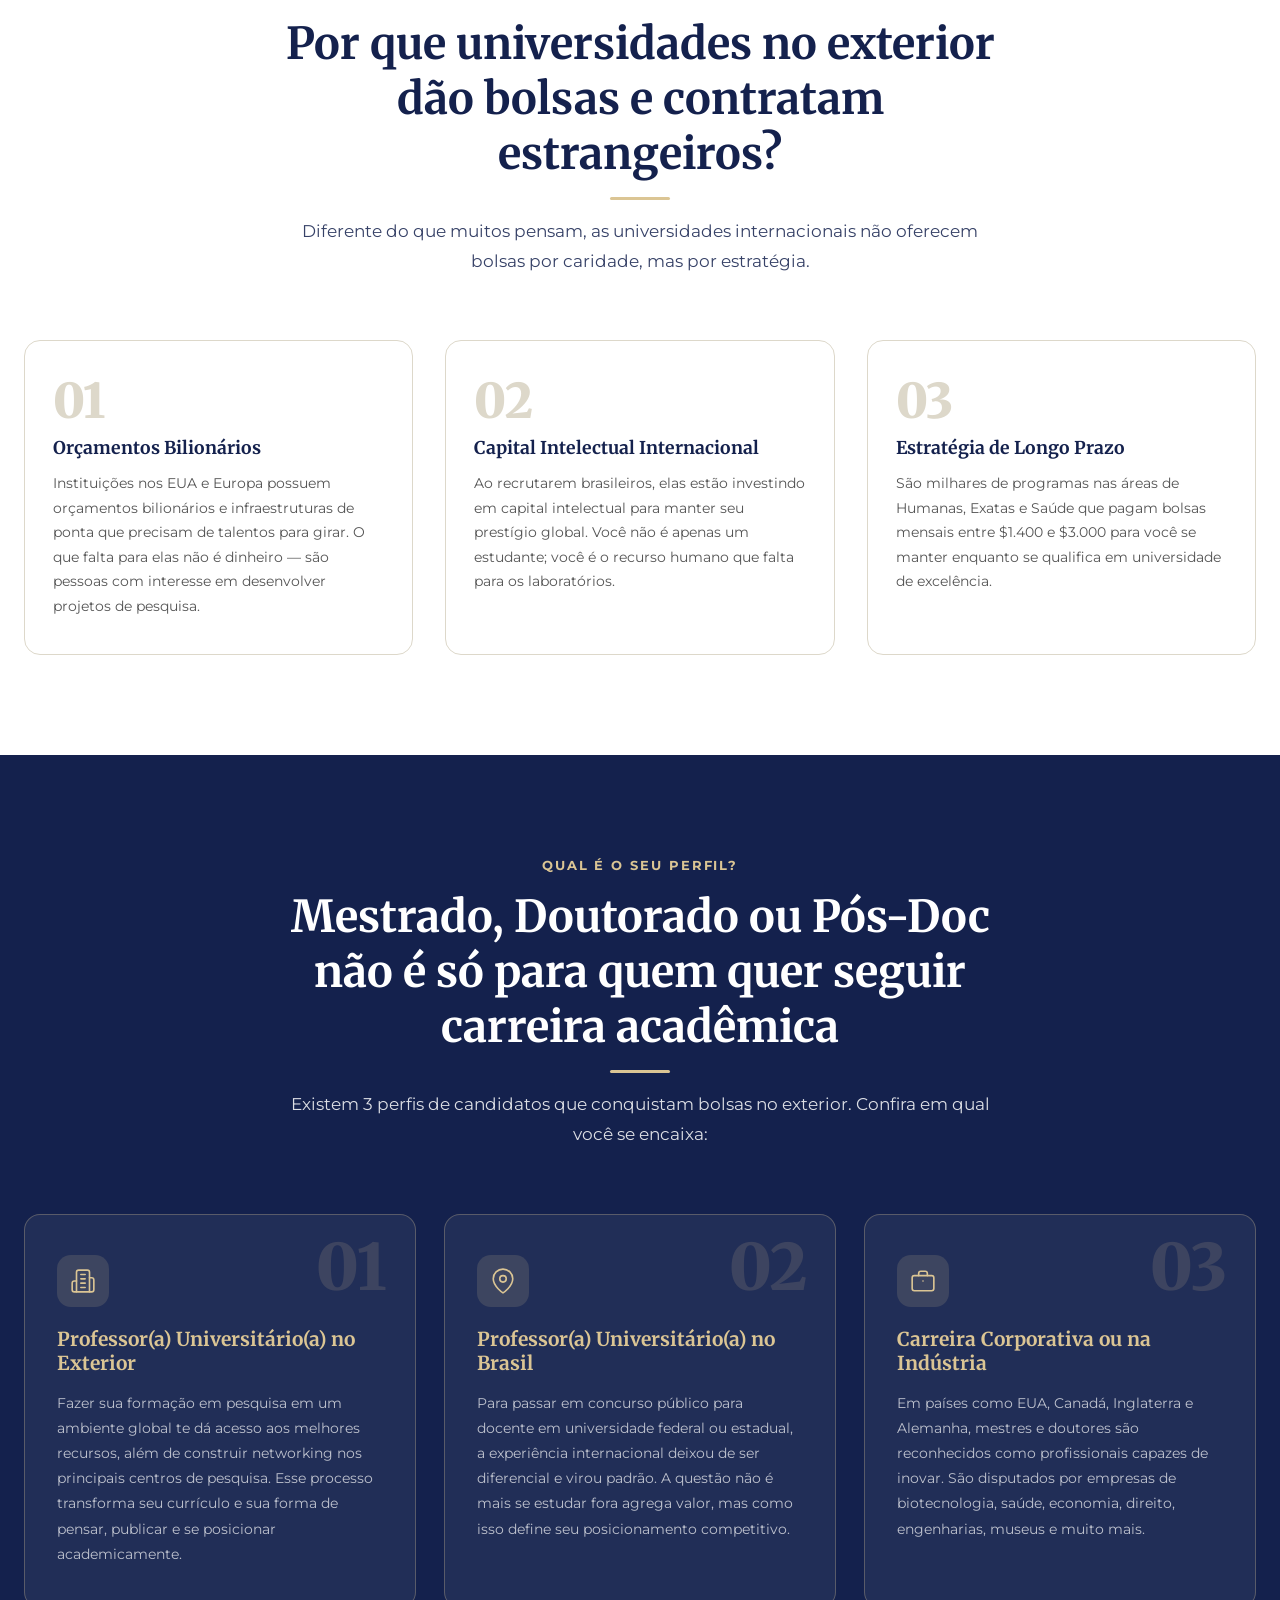
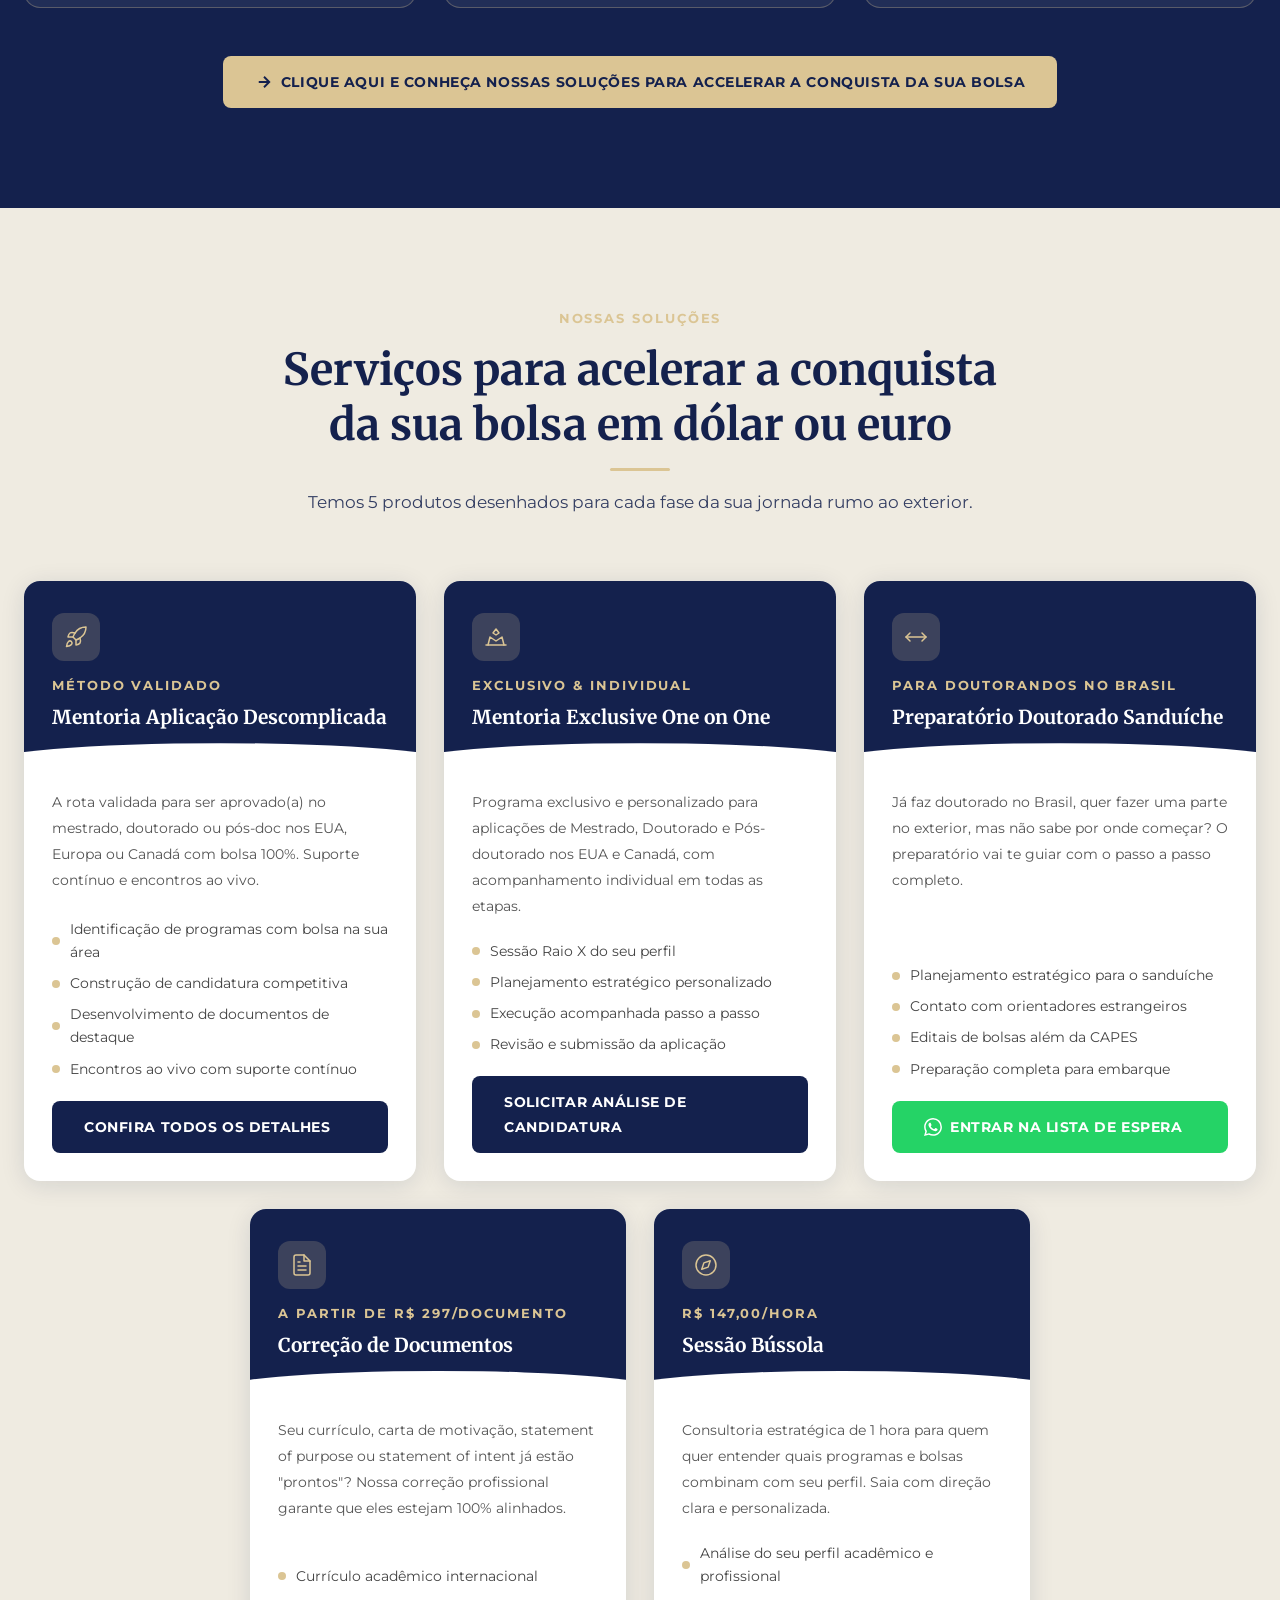
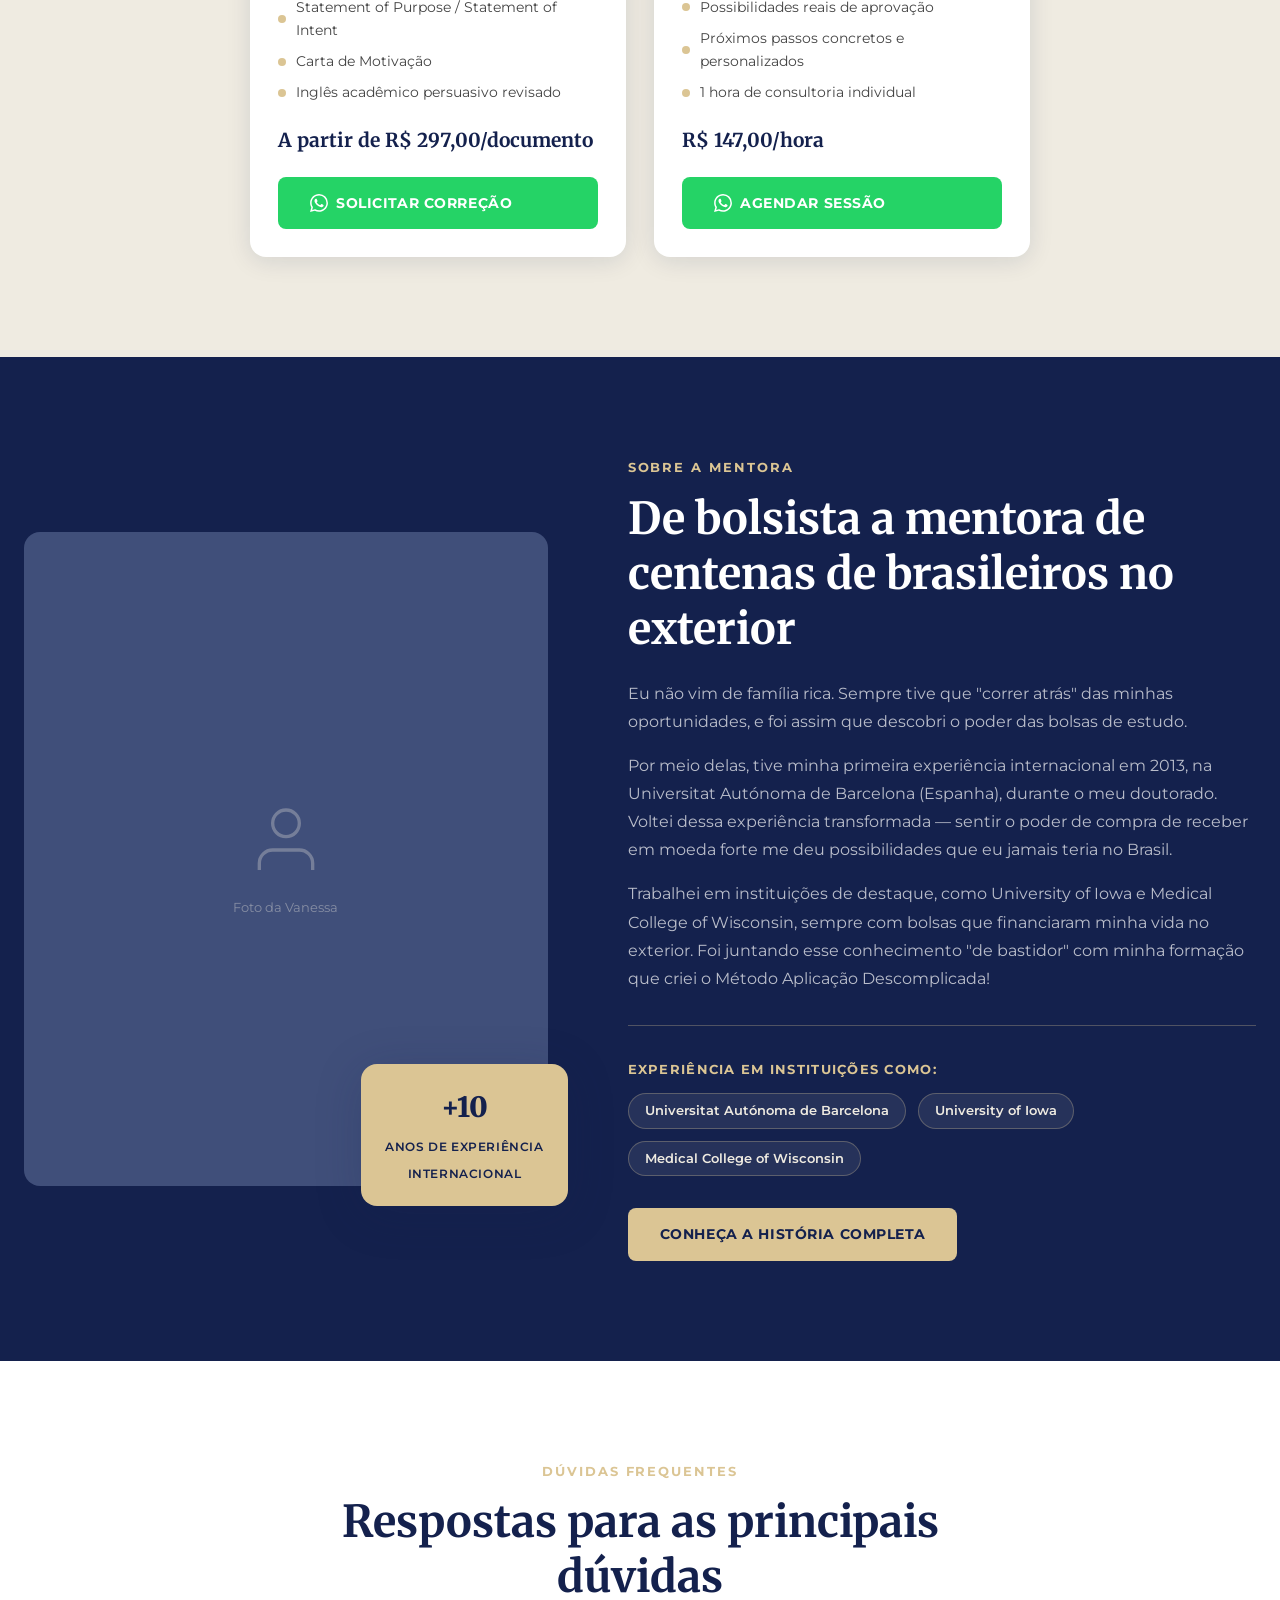
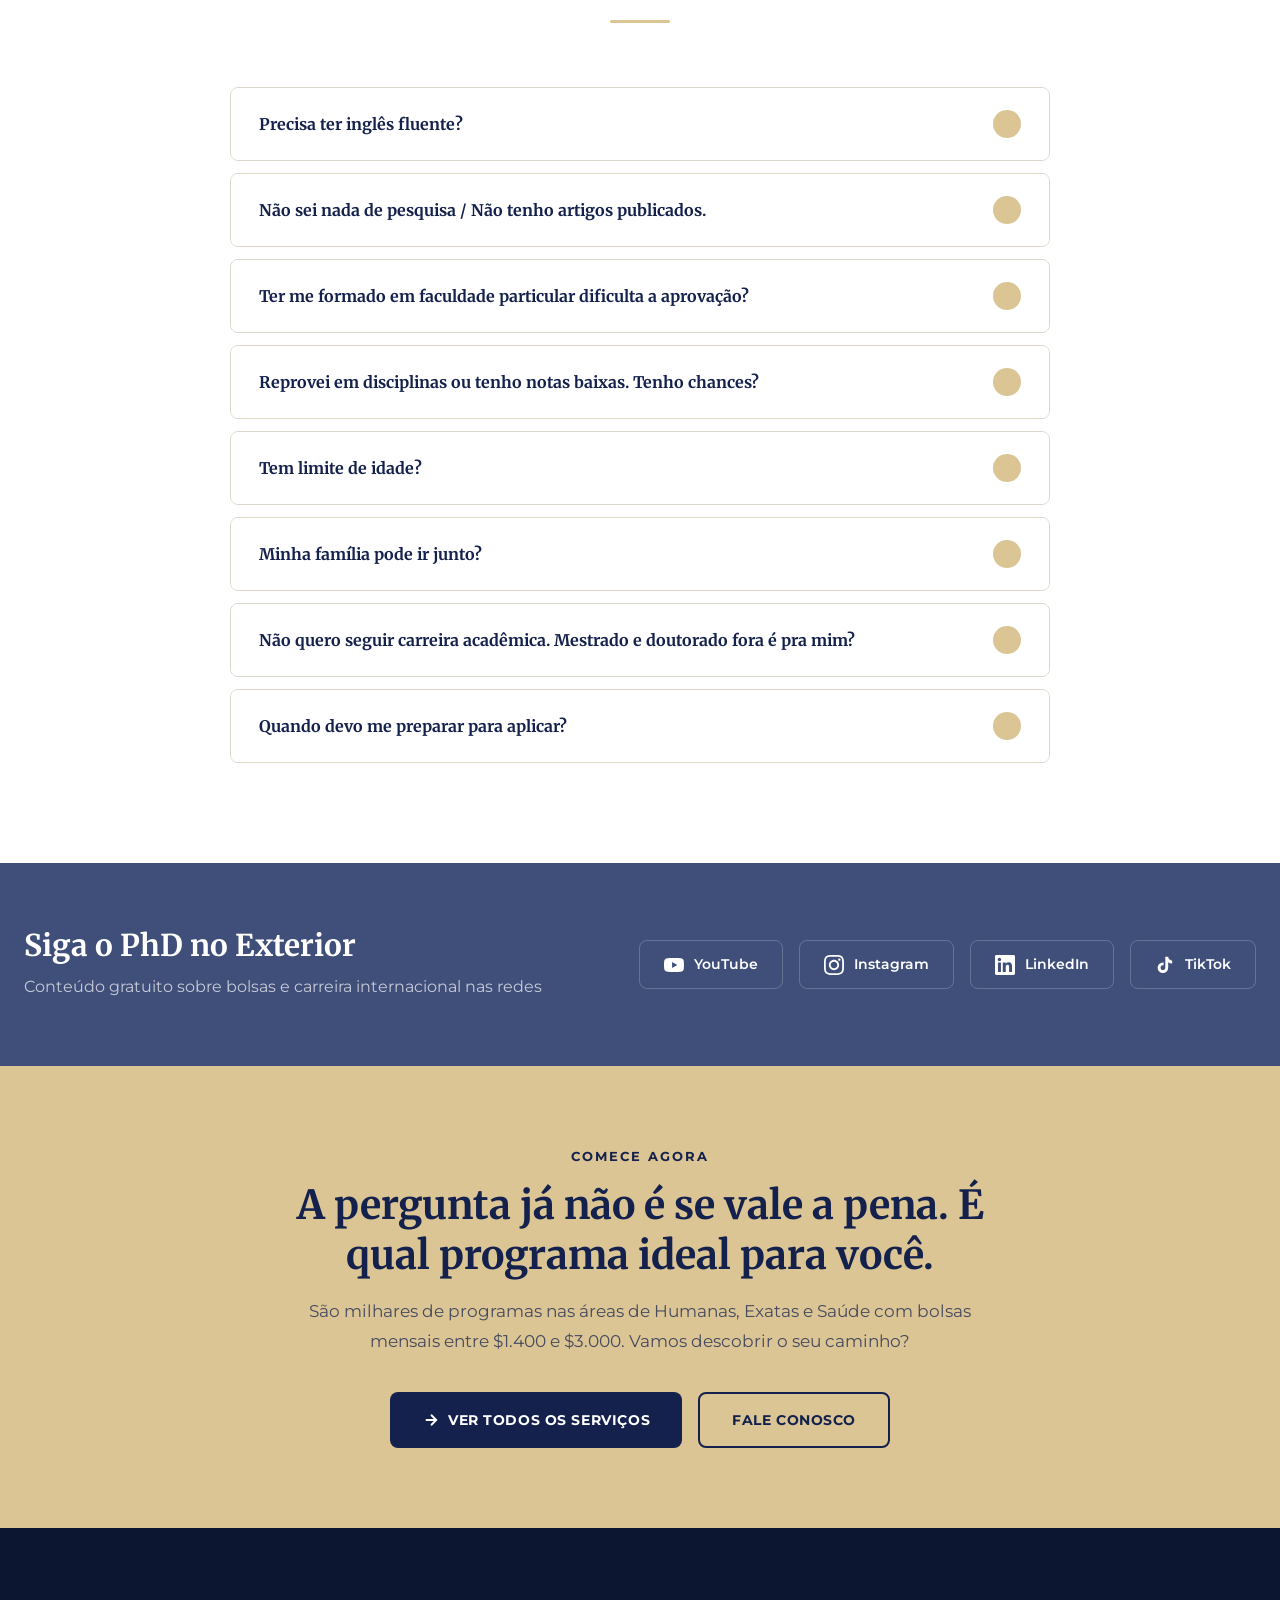
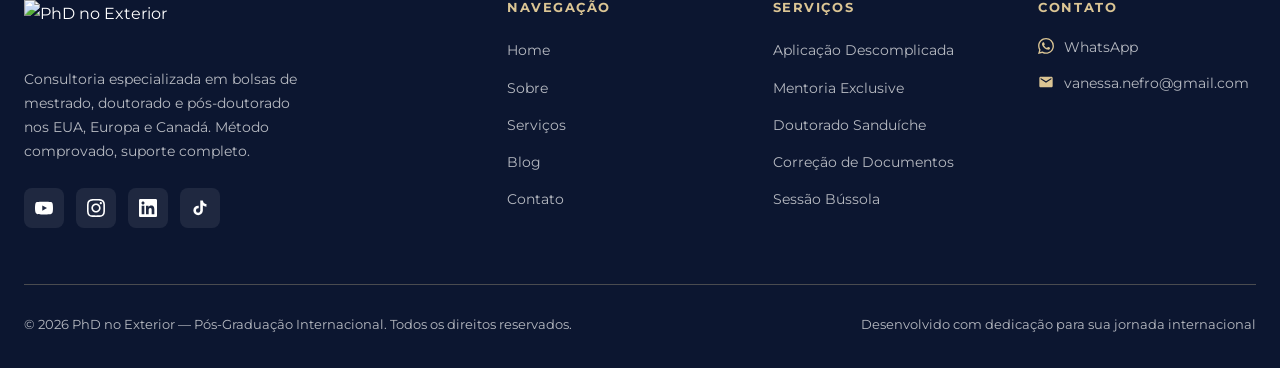
==== commit a12a1780: "fix: corrigir tamanho dos ícones SVG nos cards - CSS: containers de ícone com width/height fixos (48" ====
--- a/index.html
+++ b/index.html
@@ -119,22 +119,22 @@
         </div>
         <div class="opportunity__visual" data-reveal data-reveal-delay="2">
           <div class="opp-card opp-card--featured">
-            <div class="opp-card__icon"><svg viewBox="0 0 24 24" fill="none" stroke="currentColor" stroke-width="1.5" stroke-linecap="round" stroke-linejoin="round"><circle cx="12" cy="12" r="10"/><line x1="2" y1="12" x2="22" y2="12"/><path d="M12 2a15.3 15.3 0 0 1 4 10 15.3 15.3 0 0 1-4 10 15.3 15.3 0 0 1-4-10 15.3 15.3 0 0 1 4-10z"/></svg></div>
+            <div class="opp-card__icon"><svg width="24" height="24" viewBox="0 0 24 24" fill="none" stroke="currentColor" stroke-width="1.5" stroke-linecap="round" stroke-linejoin="round"><circle cx="12" cy="12" r="10"/><line x1="2" y1="12" x2="22" y2="12"/><path d="M12 2a15.3 15.3 0 0 1 4 10 15.3 15.3 0 0 1-4 10 15.3 15.3 0 0 1-4-10 15.3 15.3 0 0 1 4-10z"/></svg></div>
             <div class="opp-card__title">EUA, Europa e Canadá</div>
             <div class="opp-card__text">Universidades com orçamentos bilionários buscando talentos brasileiros para seus laboratórios de pesquisa</div>
           </div>
           <div class="opp-card">
-            <div class="opp-card__icon"><svg viewBox="0 0 24 24" fill="none" stroke="currentColor" stroke-width="1.5" stroke-linecap="round" stroke-linejoin="round"><line x1="12" y1="1" x2="12" y2="23"/><path d="M17 5H9.5a3.5 3.5 0 0 0 0 7h5a3.5 3.5 0 0 1 0 7H6"/></svg></div>
+            <div class="opp-card__icon"><svg width="24" height="24" viewBox="0 0 24 24" fill="none" stroke="currentColor" stroke-width="1.5" stroke-linecap="round" stroke-linejoin="round"><line x1="12" y1="1" x2="12" y2="23"/><path d="M17 5H9.5a3.5 3.5 0 0 0 0 7h5a3.5 3.5 0 0 1 0 7H6"/></svg></div>
             <div class="opp-card__title">Bolsa em Dólar ou Euro</div>
             <div class="opp-card__text">Entre $1.400 e $3.000 mensais para sua manutenção</div>
           </div>
           <div class="opp-card">
-            <div class="opp-card__icon"><svg viewBox="0 0 24 24" fill="none" stroke="currentColor" stroke-width="1.5" stroke-linecap="round" stroke-linejoin="round"><path d="M22 10v6M2 10l10-5 10 5-10 5z"/><path d="M6 12v5c3 3 9 3 12 0v-5"/></svg></div>
+            <div class="opp-card__icon"><svg width="24" height="24" viewBox="0 0 24 24" fill="none" stroke="currentColor" stroke-width="1.5" stroke-linecap="round" stroke-linejoin="round"><path d="M22 10v6M2 10l10-5 10 5-10 5z"/><path d="M6 12v5c3 3 9 3 12 0v-5"/></svg></div>
             <div class="opp-card__title">Mestrado, PhD ou Pós-Doc</div>
             <div class="opp-card__text">Programas em Humanas, Exatas e Saúde com financiamento completo</div>
           </div>
           <div class="opp-card">
-            <div class="opp-card__icon"><svg viewBox="0 0 24 24" fill="none" stroke="currentColor" stroke-width="1.5" stroke-linecap="round" stroke-linejoin="round"><path d="M17.8 19.2 16 11l3.5-3.5C21 6 21 4 19 2c-2-2-4-2-5.5-.5L10 5 1.8 6.2c-.5.1-.9.5-1 1-.1.6.1 1.2.5 1.6l5.8 5.8-1.6 3.1a1 1 0 0 0 1.2 1.4l3.1-1.6 5.8 5.8c.4.4 1 .6 1.6.5.6-.1 1-.5 1.1-1z"/></svg></div>
+            <div class="opp-card__icon"><svg width="24" height="24" viewBox="0 0 24 24" fill="none" stroke="currentColor" stroke-width="1.5" stroke-linecap="round" stroke-linejoin="round"><path d="M17.8 19.2 16 11l3.5-3.5C21 6 21 4 19 2c-2-2-4-2-5.5-.5L10 5 1.8 6.2c-.5.1-.9.5-1 1-.1.6.1 1.2.5 1.6l5.8 5.8-1.6 3.1a1 1 0 0 0 1.2 1.4l3.1-1.6 5.8 5.8c.4.4 1 .6 1.6.5.6-.1 1-.5 1.1-1z"/></svg></div>
             <div class="opp-card__title">Visto Garantido</div>
             <div class="opp-card__text">Suporte institucional da universidade para obtenção do visto de estudante</div>
           </div>
@@ -266,19 +266,19 @@
       <div class="profiles__grid">
         <div class="profile-card" data-reveal data-reveal-delay="1">
           <div class="profile-card__number">01</div>
-          <div class="profile-card__icon"><svg viewBox="0 0 24 24" fill="none" stroke="currentColor" stroke-width="1.5" stroke-linecap="round" stroke-linejoin="round"><path d="M6 22V4a2 2 0 0 1 2-2h8a2 2 0 0 1 2 2v18Z"/><path d="M6 12H4a2 2 0 0 0-2 2v6a2 2 0 0 0 2 2h2"/><path d="M18 9h2a2 2 0 0 1 2 2v9a2 2 0 0 1-2 2h-2"/><path d="M10 6h4"/><path d="M10 10h4"/><path d="M10 14h4"/><path d="M10 18h4"/></svg></div>
+          <div class="profile-card__icon"><svg width="24" height="24" viewBox="0 0 24 24" fill="none" stroke="currentColor" stroke-width="1.5" stroke-linecap="round" stroke-linejoin="round"><path d="M6 22V4a2 2 0 0 1 2-2h8a2 2 0 0 1 2 2v18Z"/><path d="M6 12H4a2 2 0 0 0-2 2v6a2 2 0 0 0 2 2h2"/><path d="M18 9h2a2 2 0 0 1 2 2v9a2 2 0 0 1-2 2h-2"/><path d="M10 6h4"/><path d="M10 10h4"/><path d="M10 14h4"/><path d="M10 18h4"/></svg></div>
           <h3>Professor(a) Universitário(a) no Exterior</h3>
           <p>Fazer sua formação em pesquisa em um ambiente global te dá acesso aos melhores recursos, além de construir networking nos principais centros de pesquisa. Esse processo transforma seu currículo e sua forma de pensar, publicar e se posicionar academicamente.</p>
         </div>
         <div class="profile-card" data-reveal data-reveal-delay="2">
           <div class="profile-card__number">02</div>
-          <div class="profile-card__icon"><svg viewBox="0 0 24 24" fill="none" stroke="currentColor" stroke-width="1.5" stroke-linecap="round" stroke-linejoin="round"><path d="M21 10c0 7-9 13-9 13s-9-6-9-13a9 9 0 0 1 18 0z"/><circle cx="12" cy="10" r="3"/></svg></div>
+          <div class="profile-card__icon"><svg width="24" height="24" viewBox="0 0 24 24" fill="none" stroke="currentColor" stroke-width="1.5" stroke-linecap="round" stroke-linejoin="round"><path d="M21 10c0 7-9 13-9 13s-9-6-9-13a9 9 0 0 1 18 0z"/><circle cx="12" cy="10" r="3"/></svg></div>
           <h3>Professor(a) Universitário(a) no Brasil</h3>
           <p>Para passar em concurso público para docente em universidade federal ou estadual, a experiência internacional deixou de ser diferencial e virou padrão. A questão não é mais se estudar fora agrega valor, mas como isso define seu posicionamento competitivo.</p>
         </div>
         <div class="profile-card" data-reveal data-reveal-delay="3">
           <div class="profile-card__number">03</div>
-          <div class="profile-card__icon"><svg viewBox="0 0 24 24" fill="none" stroke="currentColor" stroke-width="1.5" stroke-linecap="round" stroke-linejoin="round"><rect x="2" y="7" width="20" height="14" rx="2"/><path d="M16 7V5a2 2 0 0 0-2-2h-4a2 2 0 0 0-2 2v2"/><line x1="12" y1="12" x2="12" y2="12"/></svg></div>
+          <div class="profile-card__icon"><svg width="24" height="24" viewBox="0 0 24 24" fill="none" stroke="currentColor" stroke-width="1.5" stroke-linecap="round" stroke-linejoin="round"><rect x="2" y="7" width="20" height="14" rx="2"/><path d="M16 7V5a2 2 0 0 0-2-2h-4a2 2 0 0 0-2 2v2"/><line x1="12" y1="12" x2="12" y2="12"/></svg></div>
           <h3>Carreira Corporativa ou na Indústria</h3>
           <p>Em países como EUA, Canadá, Inglaterra e Alemanha, mestres e doutores são reconhecidos como profissionais capazes de inovar. São disputados por empresas de biotecnologia, saúde, economia, direito, engenharias, museus e muito mais.</p>
         </div>
@@ -308,7 +308,7 @@
         <!-- Serviço 1 -->
         <div class="service-card" data-reveal data-reveal-delay="1">
           <div class="service-card__header">
-            <div class="service-card__icon"><svg viewBox="0 0 24 24" fill="none" stroke="currentColor" stroke-width="1.5" stroke-linecap="round" stroke-linejoin="round"><path d="M4.5 16.5c-1.5 1.26-2 5-2 5s3.74-.5 5-2c.71-.84.7-2.13-.09-2.91a2.18 2.18 0 0 0-2.91-.09z"/><path d="m12 15-3-3a22 22 0 0 1 2-3.95A12.88 12.88 0 0 1 22 2c0 2.72-.78 7.5-6 11a22.35 22.35 0 0 1-4 2z"/><path d="M9 12H4s.55-3.03 2-4c1.62-1.08 5 0 5 0"/><path d="M12 15v5s3.03-.55 4-2c1.08-1.62 0-5 0-5"/></svg></div>
+            <div class="service-card__icon"><svg width="24" height="24" viewBox="0 0 24 24" fill="none" stroke="currentColor" stroke-width="1.5" stroke-linecap="round" stroke-linejoin="round"><path d="M4.5 16.5c-1.5 1.26-2 5-2 5s3.74-.5 5-2c.71-.84.7-2.13-.09-2.91a2.18 2.18 0 0 0-2.91-.09z"/><path d="m12 15-3-3a22 22 0 0 1 2-3.95A12.88 12.88 0 0 1 22 2c0 2.72-.78 7.5-6 11a22.35 22.35 0 0 1-4 2z"/><path d="M9 12H4s.55-3.03 2-4c1.62-1.08 5 0 5 0"/><path d="M12 15v5s3.03-.55 4-2c1.08-1.62 0-5 0-5"/></svg></div>
             <span class="eyebrow">Método Validado</span>
             <h3>Mentoria Aplicação Descomplicada</h3>
           </div>
@@ -327,7 +327,7 @@
         <!-- Serviço 2 -->
         <div class="service-card" data-reveal data-reveal-delay="2">
           <div class="service-card__header">
-            <div class="service-card__icon"><svg viewBox="0 0 24 24" fill="none" stroke="currentColor" stroke-width="1.5" stroke-linecap="round" stroke-linejoin="round"><path d="M2 20h20"/><path d="m4 20 2-8 6 4 6-4 2 8"/><path d="M12 4 9 8l3 2 3-2-3-4z"/></svg></div>
+            <div class="service-card__icon"><svg width="24" height="24" viewBox="0 0 24 24" fill="none" stroke="currentColor" stroke-width="1.5" stroke-linecap="round" stroke-linejoin="round"><path d="M2 20h20"/><path d="m4 20 2-8 6 4 6-4 2 8"/><path d="M12 4 9 8l3 2 3-2-3-4z"/></svg></div>
             <span class="eyebrow">Exclusivo & Individual</span>
             <h3>Mentoria Exclusive One on One</h3>
           </div>
@@ -346,7 +346,7 @@
         <!-- Serviço 3 -->
         <div class="service-card" data-reveal data-reveal-delay="3">
           <div class="service-card__header">
-            <div class="service-card__icon"><svg viewBox="0 0 24 24" fill="none" stroke="currentColor" stroke-width="1.5" stroke-linecap="round" stroke-linejoin="round"><path d="m18 8 4 4-4 4"/><path d="M2 12h20"/><path d="m6 8-4 4 4 4"/></svg></div>
+            <div class="service-card__icon"><svg width="24" height="24" viewBox="0 0 24 24" fill="none" stroke="currentColor" stroke-width="1.5" stroke-linecap="round" stroke-linejoin="round"><path d="m18 8 4 4-4 4"/><path d="M2 12h20"/><path d="m6 8-4 4 4 4"/></svg></div>
             <span class="eyebrow">Para Doutorandos no Brasil</span>
             <h3>Preparatório Doutorado Sanduíche</h3>
           </div>
@@ -371,7 +371,7 @@
         <!-- Serviço 4 -->
         <div class="service-card" data-reveal data-reveal-delay="1">
           <div class="service-card__header">
-            <div class="service-card__icon"><svg viewBox="0 0 24 24" fill="none" stroke="currentColor" stroke-width="1.5" stroke-linecap="round" stroke-linejoin="round"><path d="M14 2H6a2 2 0 0 0-2 2v16a2 2 0 0 0 2 2h12a2 2 0 0 0 2-2V8z"/><polyline points="14 2 14 8 20 8"/><line x1="16" y1="13" x2="8" y2="13"/><line x1="16" y1="17" x2="8" y2="17"/><line x1="10" y1="9" x2="8" y2="9"/></svg></div>
+            <div class="service-card__icon"><svg width="24" height="24" viewBox="0 0 24 24" fill="none" stroke="currentColor" stroke-width="1.5" stroke-linecap="round" stroke-linejoin="round"><path d="M14 2H6a2 2 0 0 0-2 2v16a2 2 0 0 0 2 2h12a2 2 0 0 0 2-2V8z"/><polyline points="14 2 14 8 20 8"/><line x1="16" y1="13" x2="8" y2="13"/><line x1="16" y1="17" x2="8" y2="17"/><line x1="10" y1="9" x2="8" y2="9"/></svg></div>
             <span class="eyebrow">A partir de R$ 297/documento</span>
             <h3>Correção de Documentos</h3>
           </div>
@@ -394,7 +394,7 @@
         <!-- Serviço 5 -->
         <div class="service-card" data-reveal data-reveal-delay="2">
           <div class="service-card__header">
-            <div class="service-card__icon"><svg viewBox="0 0 24 24" fill="none" stroke="currentColor" stroke-width="1.5" stroke-linecap="round" stroke-linejoin="round"><circle cx="12" cy="12" r="10"/><polygon points="16.24 7.76 14.12 14.12 7.76 16.24 9.88 9.88 16.24 7.76"/></svg></div>
+            <div class="service-card__icon"><svg width="24" height="24" viewBox="0 0 24 24" fill="none" stroke="currentColor" stroke-width="1.5" stroke-linecap="round" stroke-linejoin="round"><circle cx="12" cy="12" r="10"/><polygon points="16.24 7.76 14.12 14.12 7.76 16.24 9.88 9.88 16.24 7.76"/></svg></div>
             <span class="eyebrow">R$ 147,00/hora</span>
             <h3>Sessão Bússola</h3>
           </div>
--- a/css/style.css
+++ b/css/style.css
@@ -493,8 +493,32 @@
 }
 
 .opp-card__icon {
-  font-size: 2.5rem;
-  margin-bottom: 12px;
+  width: 48px;
+  height: 48px;
+  min-width: 48px;
+  max-width: 48px;
+  background: rgba(20,33,77,0.08);
+  border-radius: 12px;
+  display: flex;
+  align-items: center;
+  justify-content: center;
+  margin: 0 auto 14px;
+}
+.opp-card__icon svg {
+  width: 24px;
+  height: 24px;
+  min-width: 24px;
+  max-width: 24px;
+  stroke: var(--navy);
+  fill: none;
+  stroke-linecap: round;
+  stroke-linejoin: round;
+}
+.opp-card--featured .opp-card__icon {
+  background: rgba(219,197,148,0.18);
+}
+.opp-card--featured .opp-card__icon svg {
+  stroke: var(--gold);
 }
 
 .opp-card__title {
@@ -653,6 +677,28 @@
   color: var(--cream-dark);
   line-height: 1;
   margin-bottom: 12px;
+}
+.why-card__icon {
+  width: 48px;
+  height: 48px;
+  min-width: 48px;
+  max-width: 48px;
+  background: rgba(20,33,77,0.06);
+  border-radius: 12px;
+  display: flex;
+  align-items: center;
+  justify-content: center;
+  margin-bottom: 16px;
+}
+.why-card__icon svg {
+  width: 24px;
+  height: 24px;
+  min-width: 24px;
+  max-width: 24px;
+  stroke: var(--navy);
+  fill: none;
+  stroke-linecap: round;
+  stroke-linejoin: round;
 }
 
 .why-card h3 {
@@ -706,8 +752,26 @@
 }
 
 .profile-card__icon {
-  font-size: 2.5rem;
+  width: 52px;
+  height: 52px;
+  min-width: 52px;
+  max-width: 52px;
+  background: rgba(219,197,148,0.15);
+  border-radius: 14px;
+  display: flex;
+  align-items: center;
+  justify-content: center;
   margin-bottom: 20px;
+}
+.profile-card__icon svg {
+  width: 26px;
+  height: 26px;
+  min-width: 26px;
+  max-width: 26px;
+  stroke: var(--gold);
+  fill: none;
+  stroke-linecap: round;
+  stroke-linejoin: round;
 }
 
 .profile-card h3 {
@@ -772,8 +836,26 @@
 }
 
 .service-card__icon {
-  font-size: 2.5rem;
-  margin-bottom: 12px;
+  width: 48px;
+  height: 48px;
+  min-width: 48px;
+  max-width: 48px;
+  background: rgba(219,197,148,0.2);
+  border-radius: 12px;
+  display: flex;
+  align-items: center;
+  justify-content: center;
+  margin-bottom: 14px;
+}
+.service-card__icon svg {
+  width: 24px;
+  height: 24px;
+  min-width: 24px;
+  max-width: 24px;
+  stroke: var(--gold);
+  fill: none;
+  stroke-linecap: round;
+  stroke-linejoin: round;
 }
 
 .service-card__header h3 {
@@ -1457,6 +1539,8 @@
 .blog-card__image-placeholder svg {
   width: 56px;
   height: 56px;
+  min-width: 56px;
+  max-width: 56px;
   stroke: rgba(255,255,255,0.55);
   fill: none;
   stroke-linecap: round;
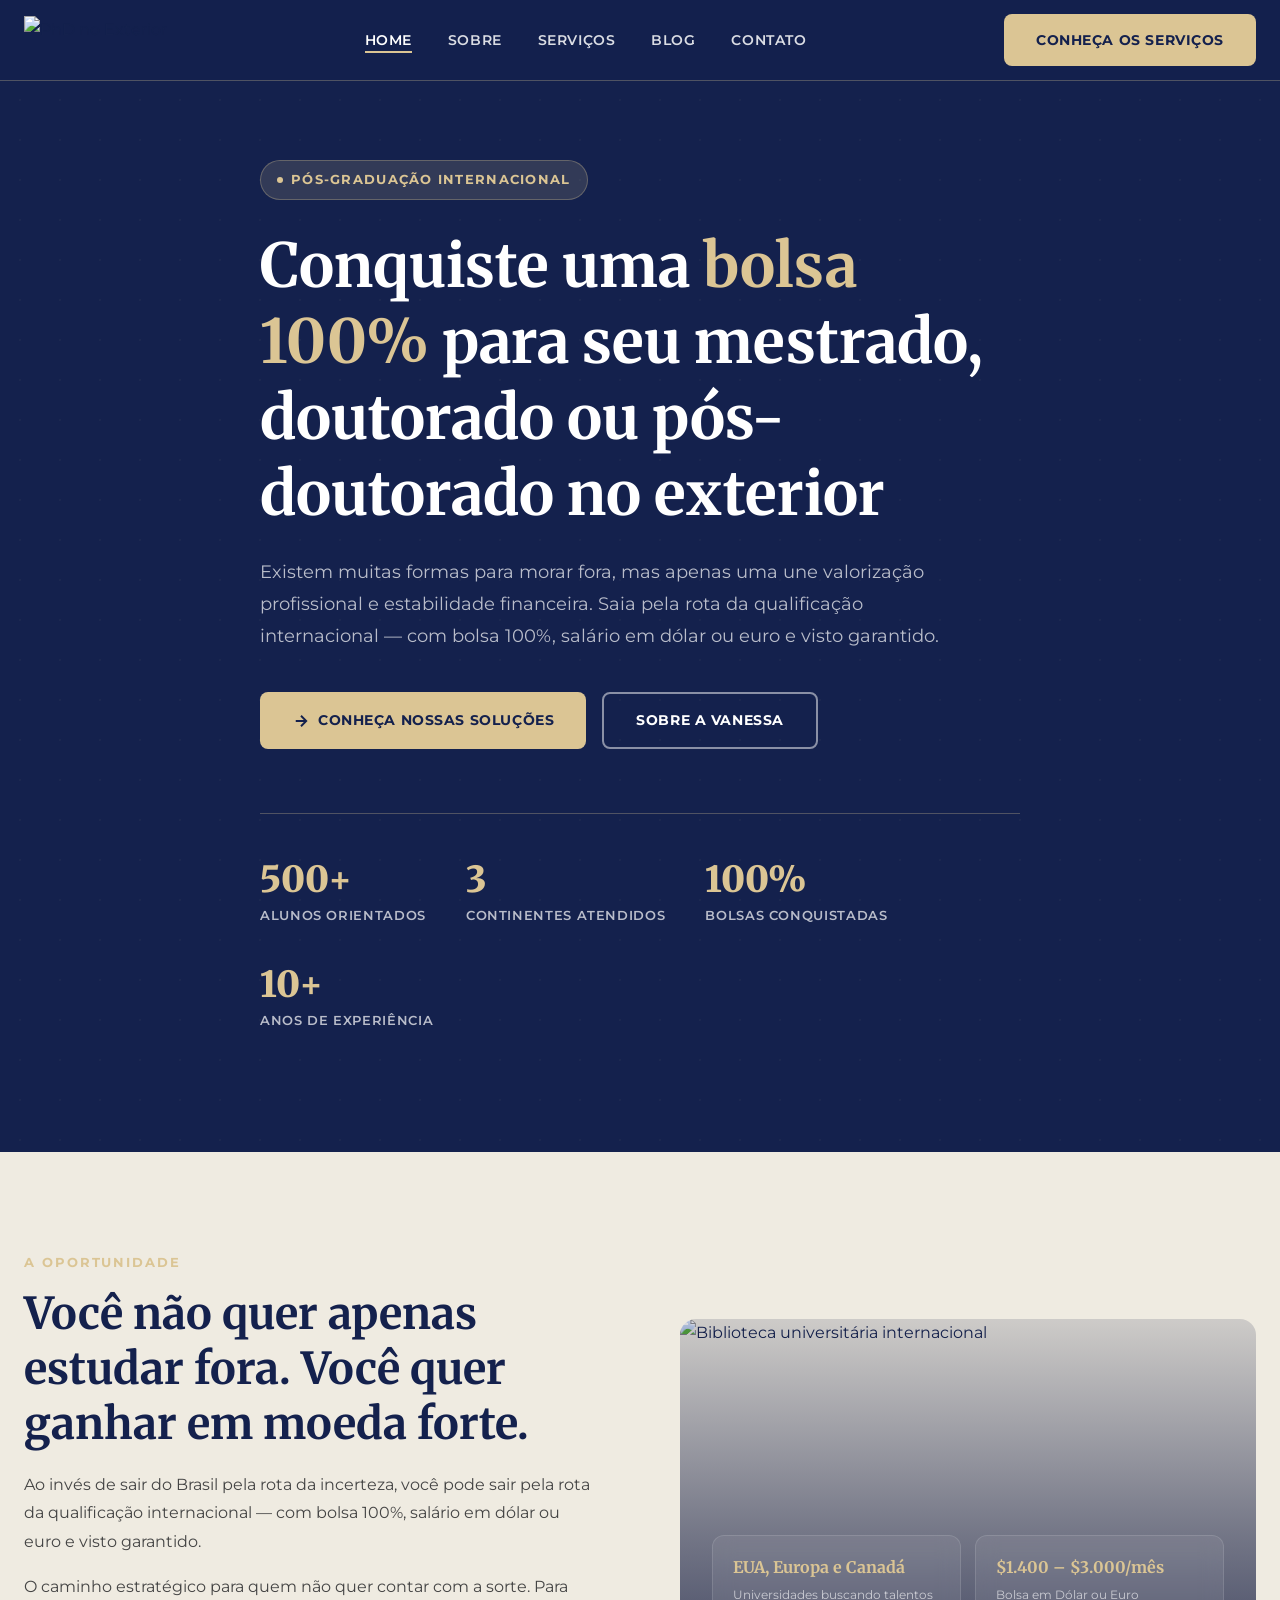
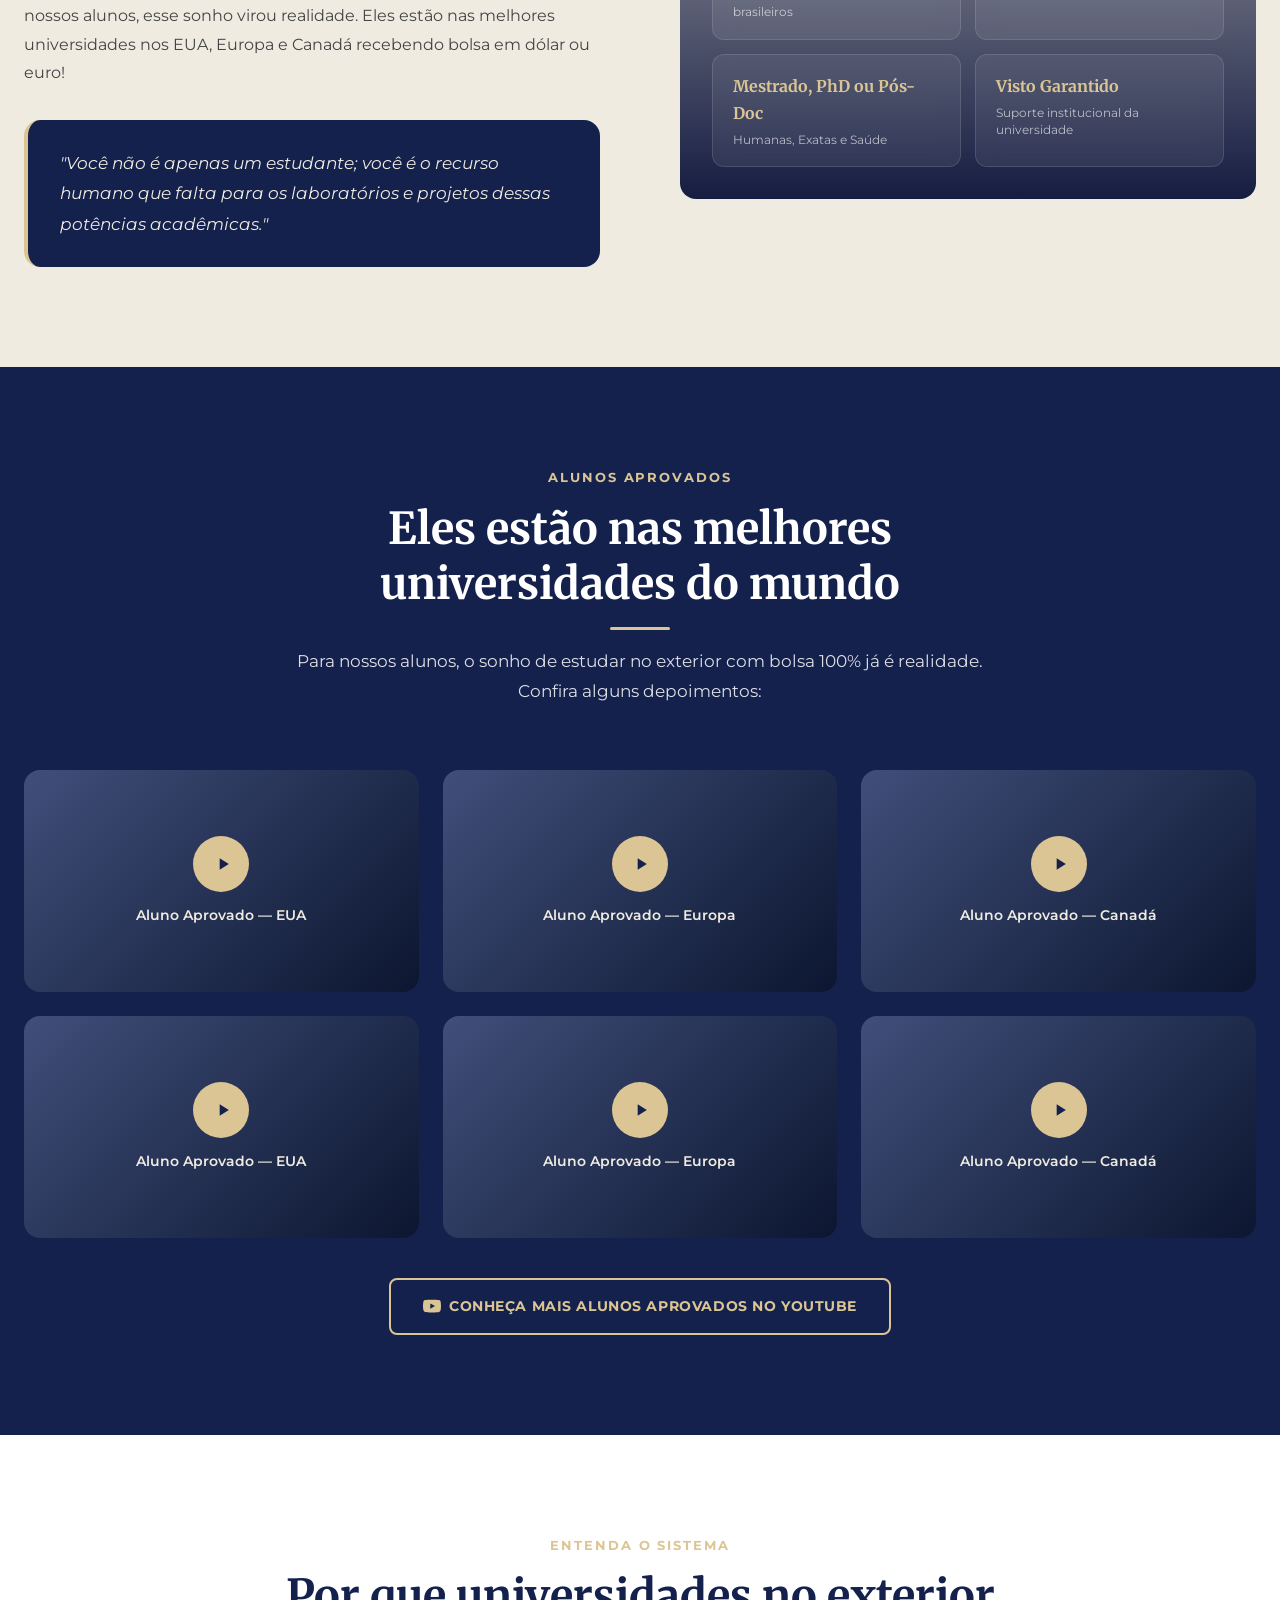
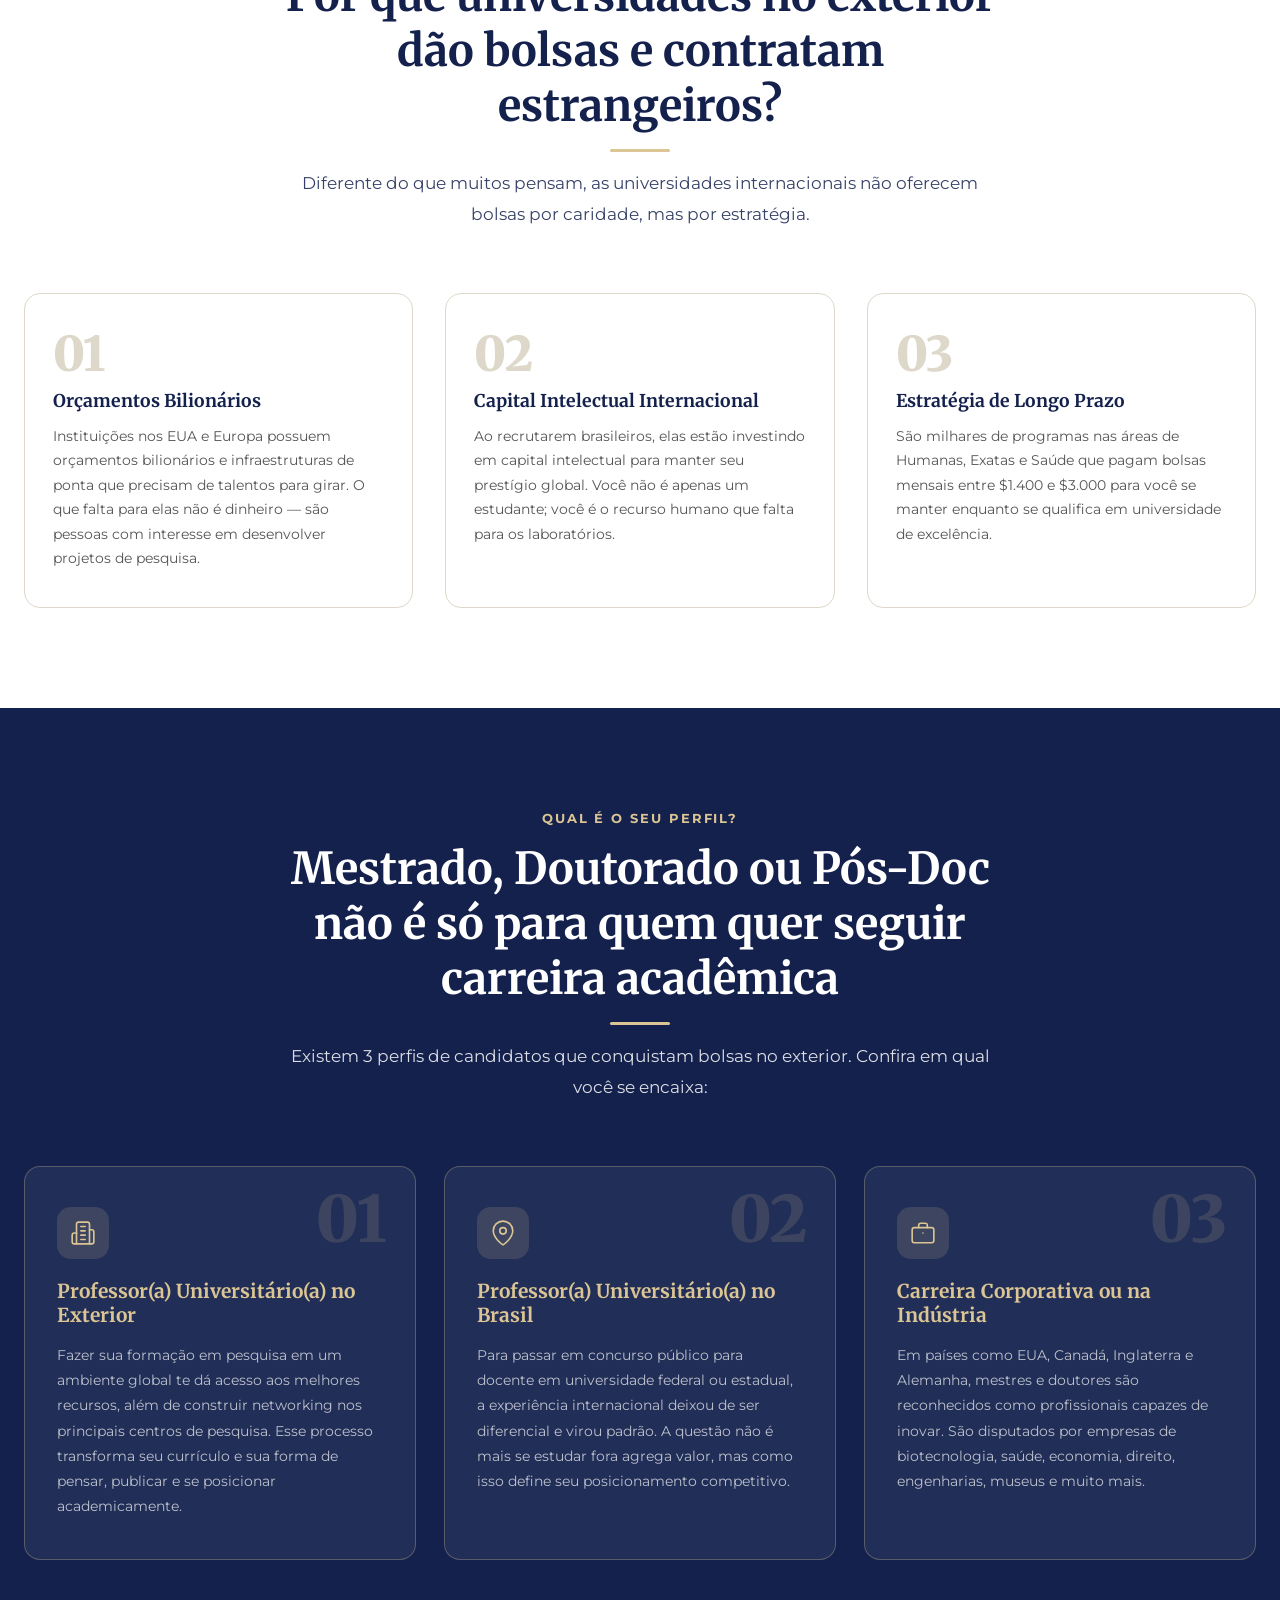
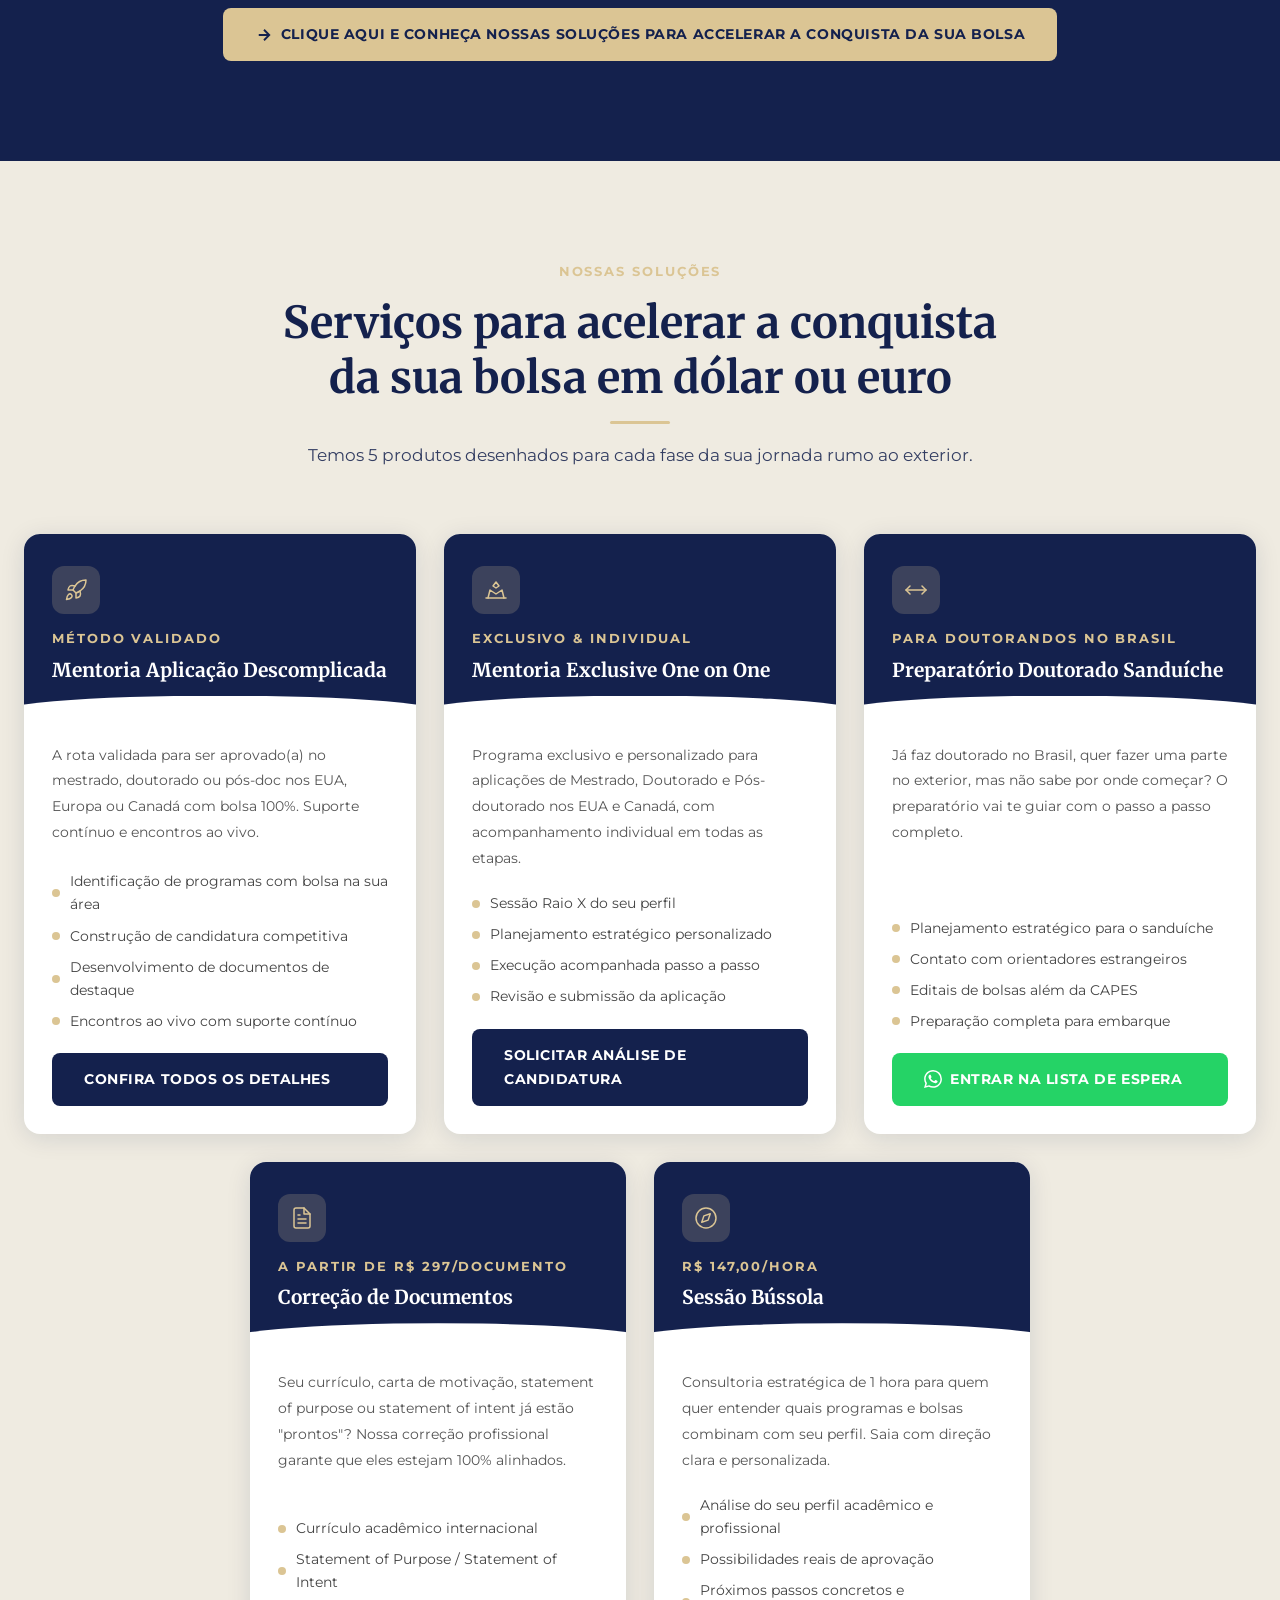
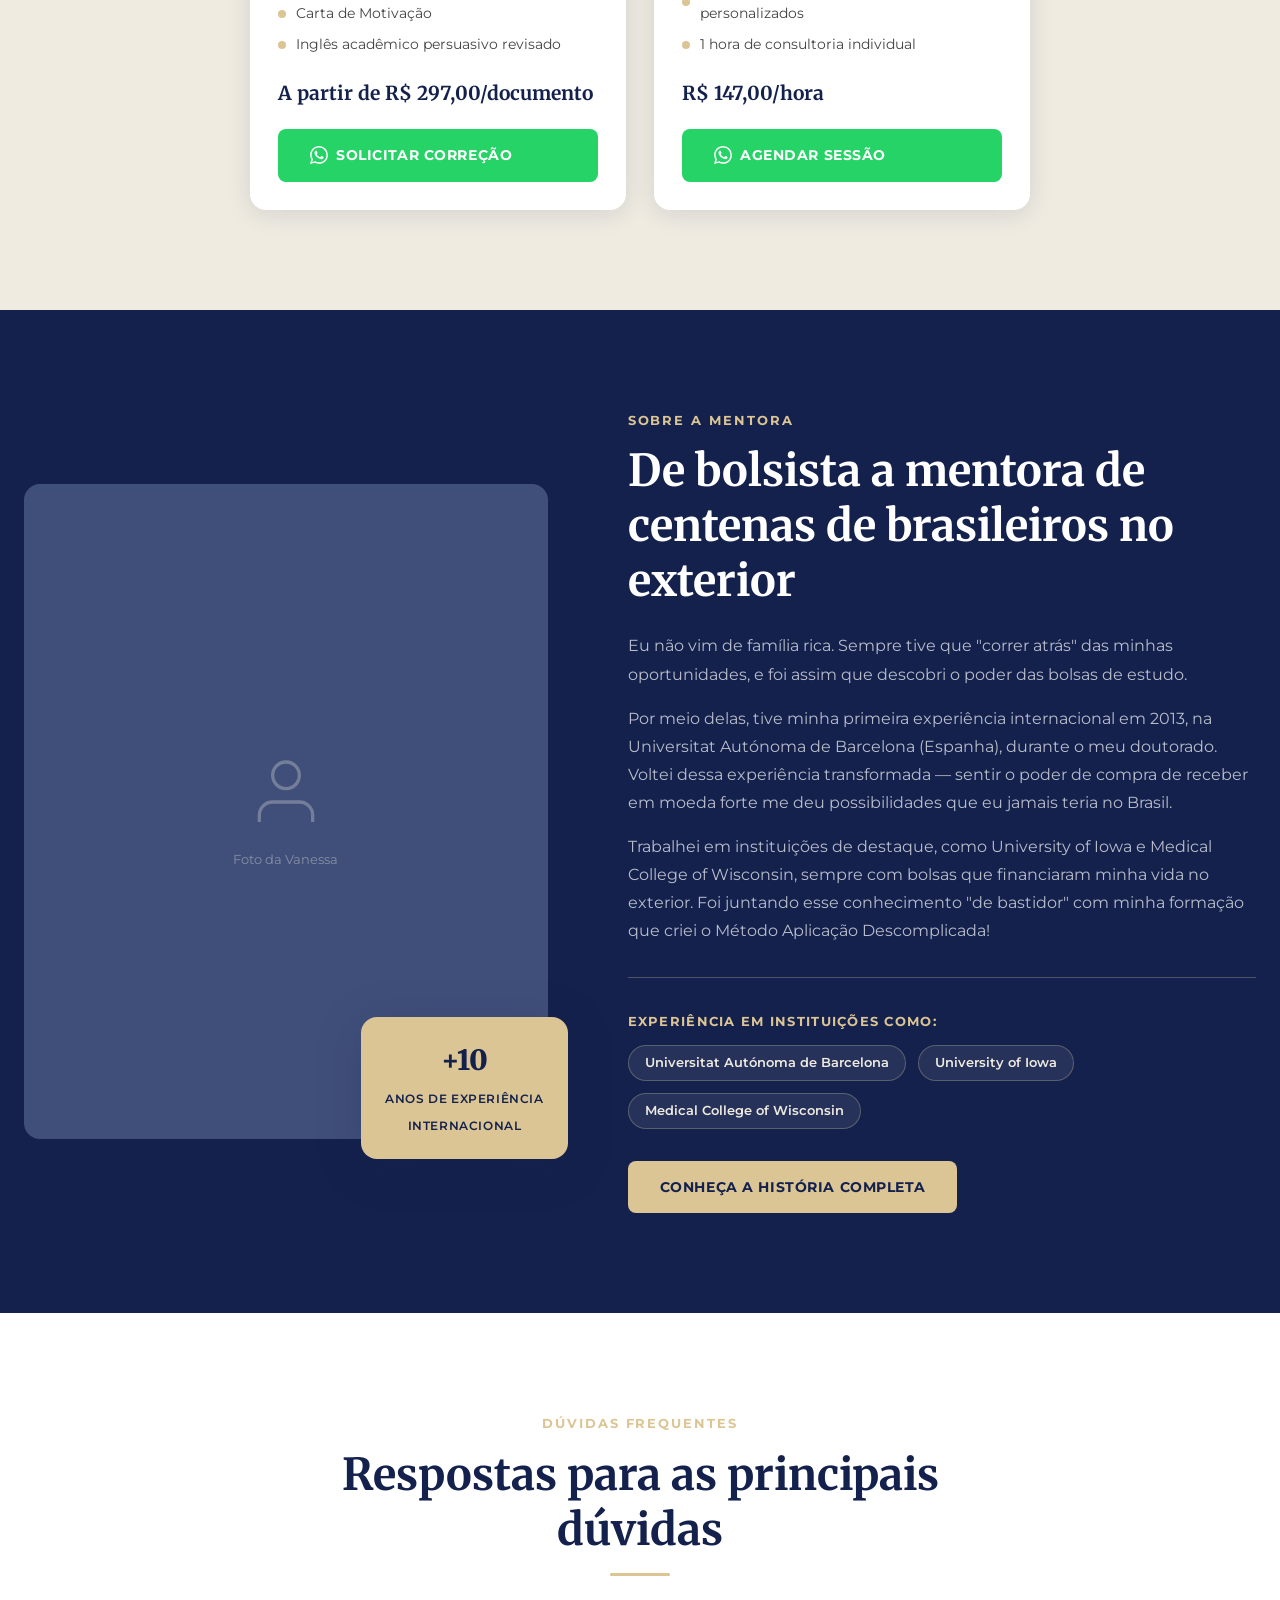
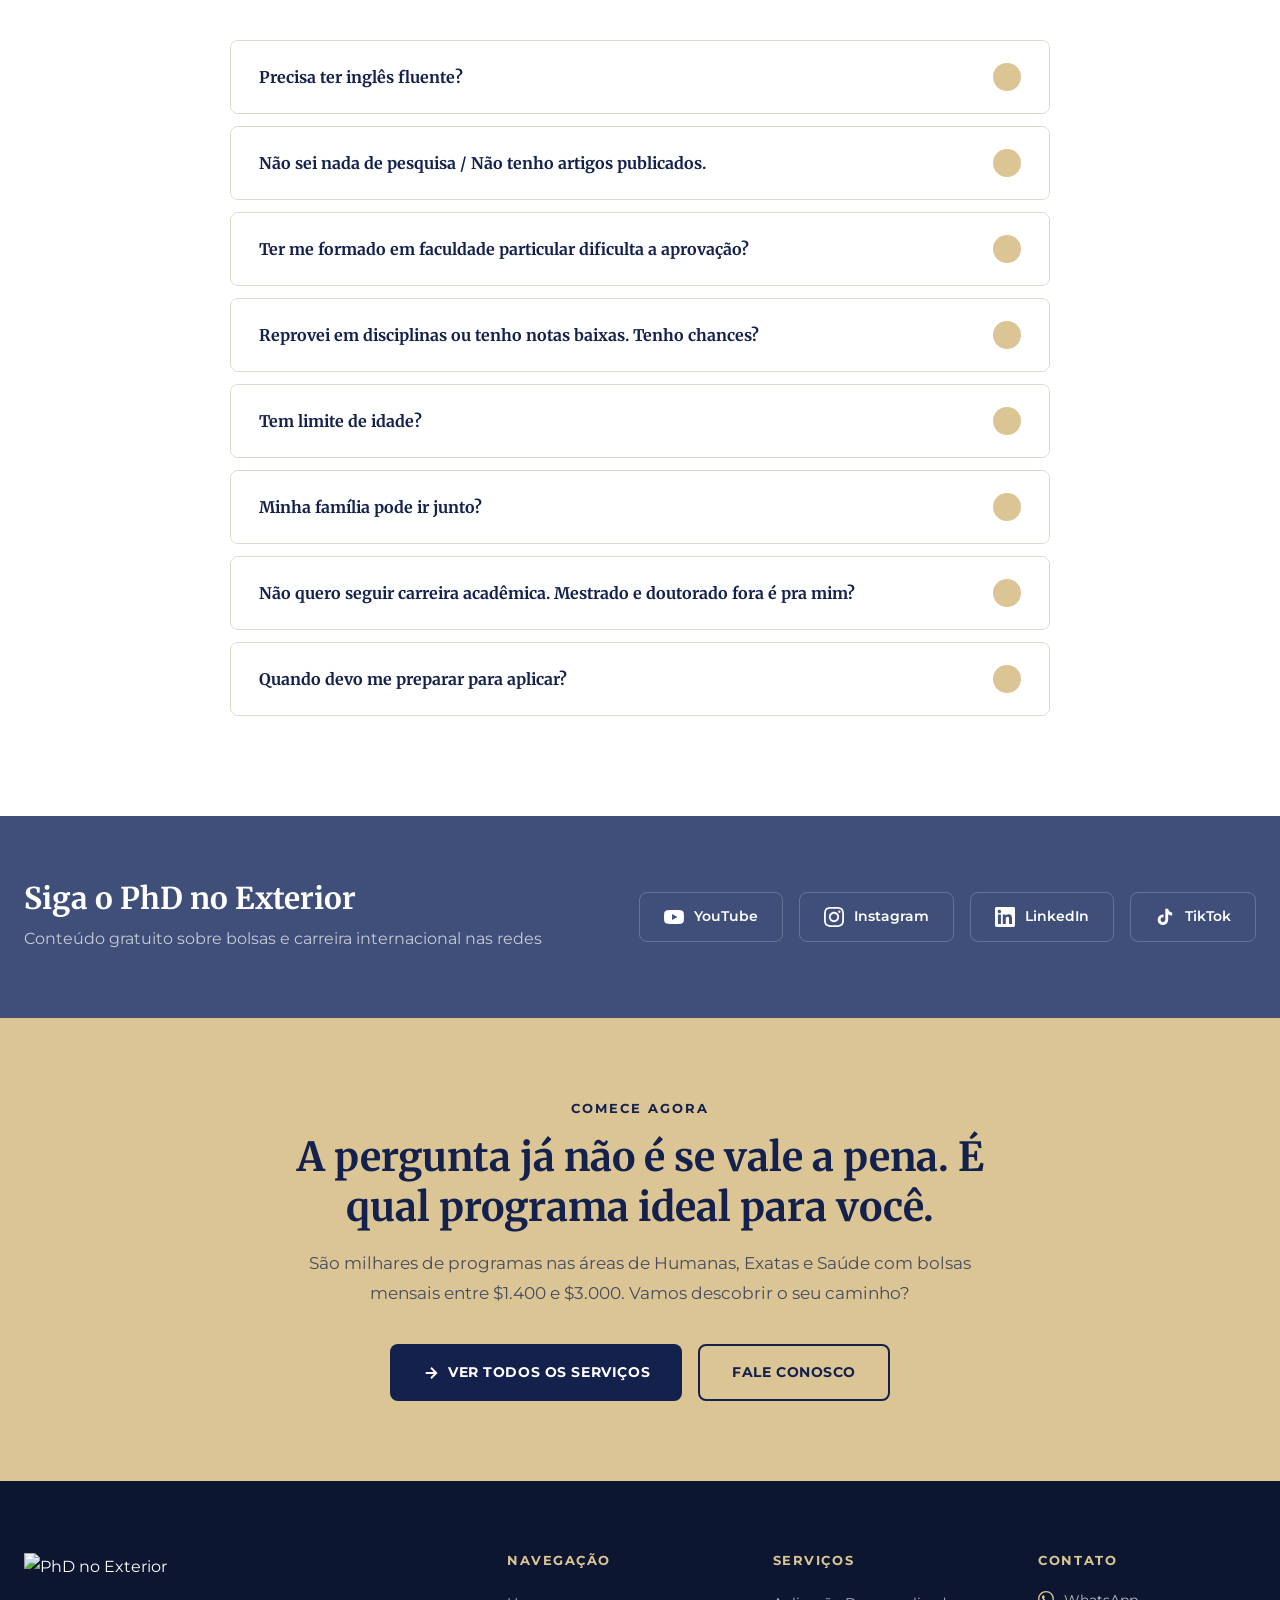
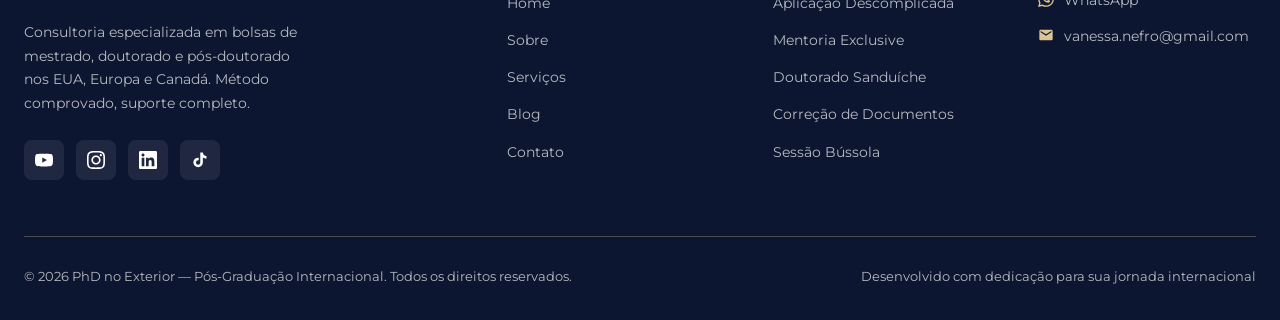
==== commit 8ee9865e: "feat: adicionar imagens reais do Unsplash em todo o site - blog.html: imagens reais em todos os 6 ca" ====
--- a/index.html
+++ b/index.html
@@ -117,26 +117,28 @@
             <p>"Você não é apenas um estudante; você é o recurso humano que falta para os laboratórios e projetos dessas potências acadêmicas."</p>
           </div>
         </div>
-        <div class="opportunity__visual" data-reveal data-reveal-delay="2">
-          <div class="opp-card opp-card--featured">
-            <div class="opp-card__icon"><svg width="24" height="24" viewBox="0 0 24 24" fill="none" stroke="currentColor" stroke-width="1.5" stroke-linecap="round" stroke-linejoin="round"><circle cx="12" cy="12" r="10"/><line x1="2" y1="12" x2="22" y2="12"/><path d="M12 2a15.3 15.3 0 0 1 4 10 15.3 15.3 0 0 1-4 10 15.3 15.3 0 0 1-4-10 15.3 15.3 0 0 1 4-10z"/></svg></div>
-            <div class="opp-card__title">EUA, Europa e Canadá</div>
-            <div class="opp-card__text">Universidades com orçamentos bilionários buscando talentos brasileiros para seus laboratórios de pesquisa</div>
-          </div>
-          <div class="opp-card">
-            <div class="opp-card__icon"><svg width="24" height="24" viewBox="0 0 24 24" fill="none" stroke="currentColor" stroke-width="1.5" stroke-linecap="round" stroke-linejoin="round"><line x1="12" y1="1" x2="12" y2="23"/><path d="M17 5H9.5a3.5 3.5 0 0 0 0 7h5a3.5 3.5 0 0 1 0 7H6"/></svg></div>
-            <div class="opp-card__title">Bolsa em Dólar ou Euro</div>
-            <div class="opp-card__text">Entre $1.400 e $3.000 mensais para sua manutenção</div>
-          </div>
-          <div class="opp-card">
-            <div class="opp-card__icon"><svg width="24" height="24" viewBox="0 0 24 24" fill="none" stroke="currentColor" stroke-width="1.5" stroke-linecap="round" stroke-linejoin="round"><path d="M22 10v6M2 10l10-5 10 5-10 5z"/><path d="M6 12v5c3 3 9 3 12 0v-5"/></svg></div>
-            <div class="opp-card__title">Mestrado, PhD ou Pós-Doc</div>
-            <div class="opp-card__text">Programas em Humanas, Exatas e Saúde com financiamento completo</div>
-          </div>
-          <div class="opp-card">
-            <div class="opp-card__icon"><svg width="24" height="24" viewBox="0 0 24 24" fill="none" stroke="currentColor" stroke-width="1.5" stroke-linecap="round" stroke-linejoin="round"><path d="M17.8 19.2 16 11l3.5-3.5C21 6 21 4 19 2c-2-2-4-2-5.5-.5L10 5 1.8 6.2c-.5.1-.9.5-1 1-.1.6.1 1.2.5 1.6l5.8 5.8-1.6 3.1a1 1 0 0 0 1.2 1.4l3.1-1.6 5.8 5.8c.4.4 1 .6 1.6.5.6-.1 1-.5 1.1-1z"/></svg></div>
-            <div class="opp-card__title">Visto Garantido</div>
-            <div class="opp-card__text">Suporte institucional da universidade para obtenção do visto de estudante</div>
+        <div class="opportunity__visual" data-reveal data-reveal-delay="2" style="position:relative;border-radius:var(--radius-lg);overflow:hidden;min-height:480px;">
+          <img src="https://images.unsplash.com/photo-1541339907198-e08756dedf3f?auto=format&fit=crop&w=900&q=80"
+               alt="Biblioteca universitária internacional"
+               style="position:absolute;inset:0;width:100%;height:100%;object-fit:cover;"/>
+          <div style="position:absolute;inset:0;background:linear-gradient(to top, rgba(14,22,60,0.97) 0%, rgba(14,22,60,0.55) 55%, rgba(14,22,60,0.15) 100%);"></div>
+          <div style="position:absolute;bottom:0;left:0;right:0;padding:32px;display:grid;grid-template-columns:1fr 1fr;gap:14px;">
+            <div style="background:rgba(255,255,255,0.07);backdrop-filter:blur(10px);border:1px solid rgba(255,255,255,0.12);border-radius:12px;padding:18px 20px;">
+              <div style="font-family:var(--font-title);font-weight:700;font-size:1rem;color:var(--gold);margin-bottom:4px;">EUA, Europa e Canadá</div>
+              <div style="font-size:0.78rem;color:rgba(255,255,255,0.65);line-height:1.4;">Universidades buscando talentos brasileiros</div>
+            </div>
+            <div style="background:rgba(255,255,255,0.07);backdrop-filter:blur(10px);border:1px solid rgba(255,255,255,0.12);border-radius:12px;padding:18px 20px;">
+              <div style="font-family:var(--font-title);font-weight:700;font-size:1rem;color:var(--gold);margin-bottom:4px;">$1.400 – $3.000/mês</div>
+              <div style="font-size:0.78rem;color:rgba(255,255,255,0.65);line-height:1.4;">Bolsa em Dólar ou Euro</div>
+            </div>
+            <div style="background:rgba(255,255,255,0.07);backdrop-filter:blur(10px);border:1px solid rgba(255,255,255,0.12);border-radius:12px;padding:18px 20px;">
+              <div style="font-family:var(--font-title);font-weight:700;font-size:1rem;color:var(--gold);margin-bottom:4px;">Mestrado, PhD ou Pós-Doc</div>
+              <div style="font-size:0.78rem;color:rgba(255,255,255,0.65);line-height:1.4;">Humanas, Exatas e Saúde</div>
+            </div>
+            <div style="background:rgba(255,255,255,0.07);backdrop-filter:blur(10px);border:1px solid rgba(255,255,255,0.12);border-radius:12px;padding:18px 20px;">
+              <div style="font-family:var(--font-title);font-weight:700;font-size:1rem;color:var(--gold);margin-bottom:4px;">Visto Garantido</div>
+              <div style="font-size:0.78rem;color:rgba(255,255,255,0.65);line-height:1.4;">Suporte institucional da universidade</div>
+            </div>
           </div>
         </div>
       </div>
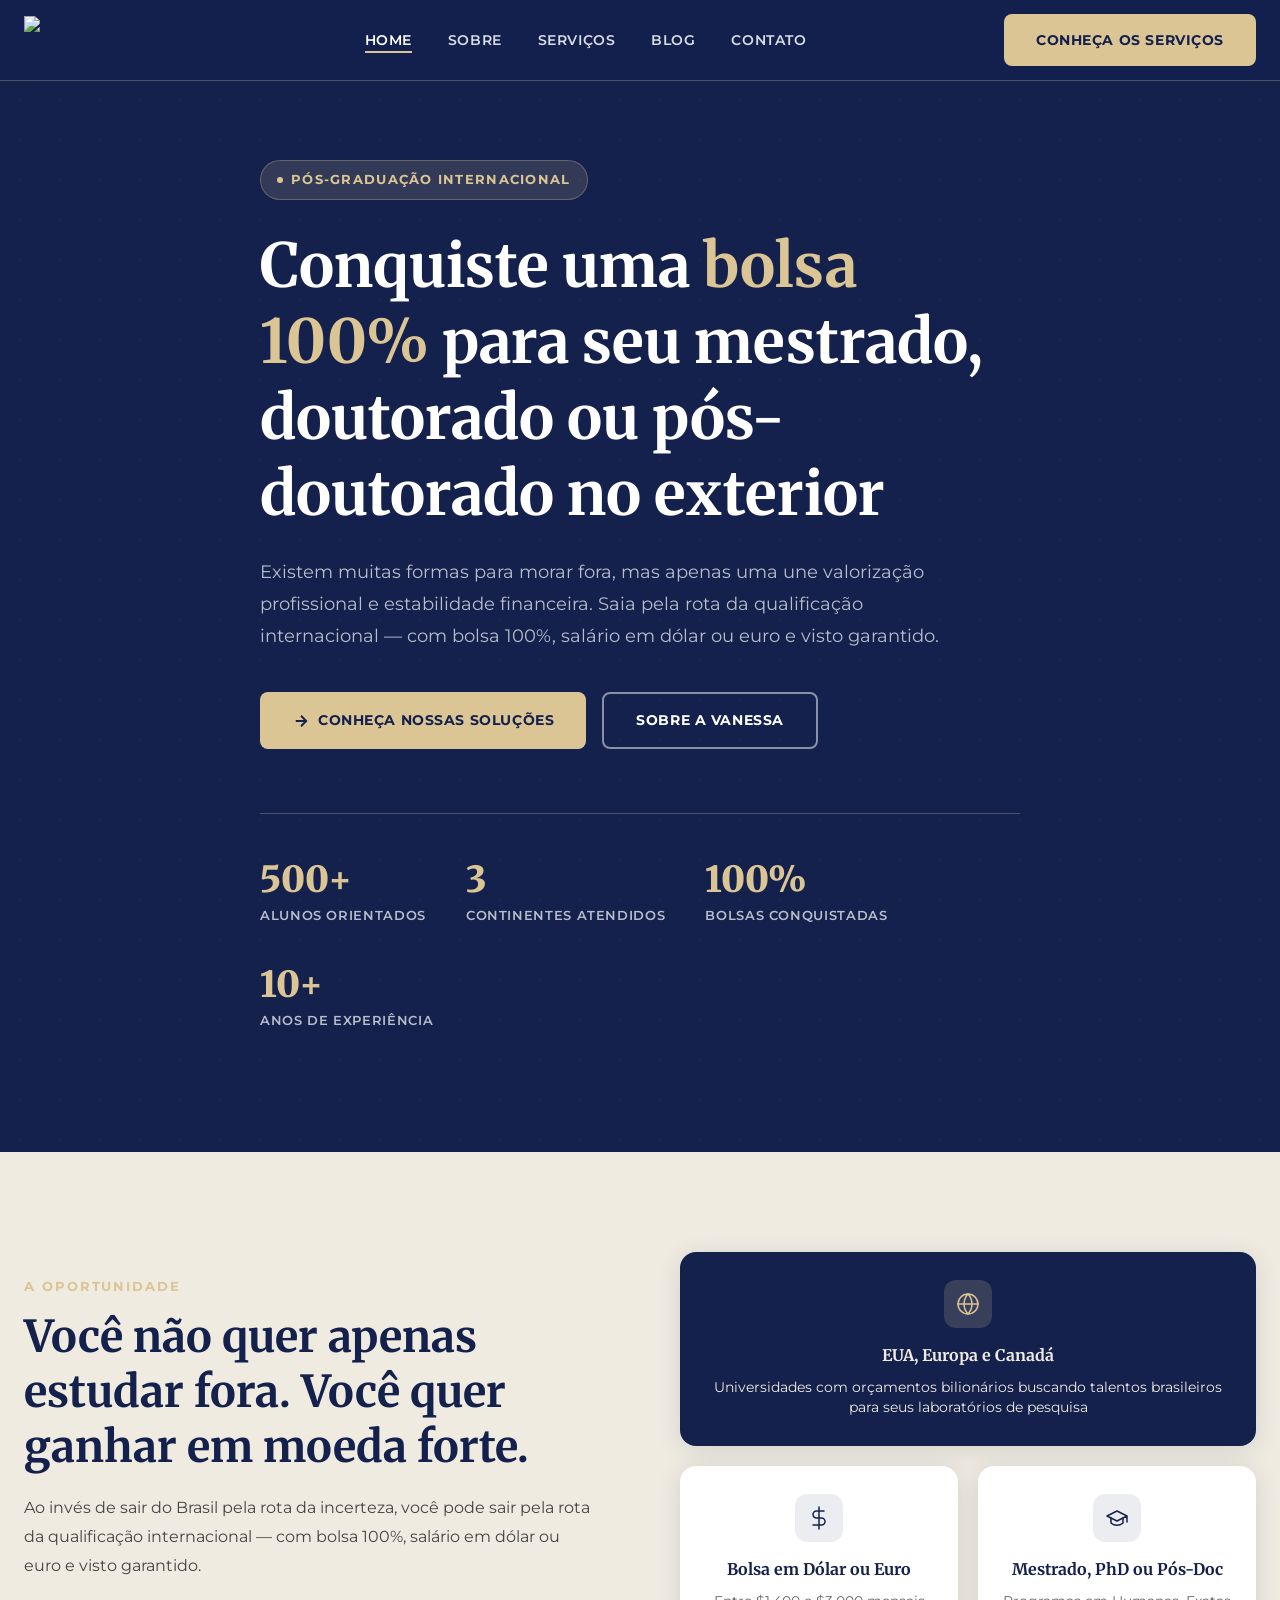
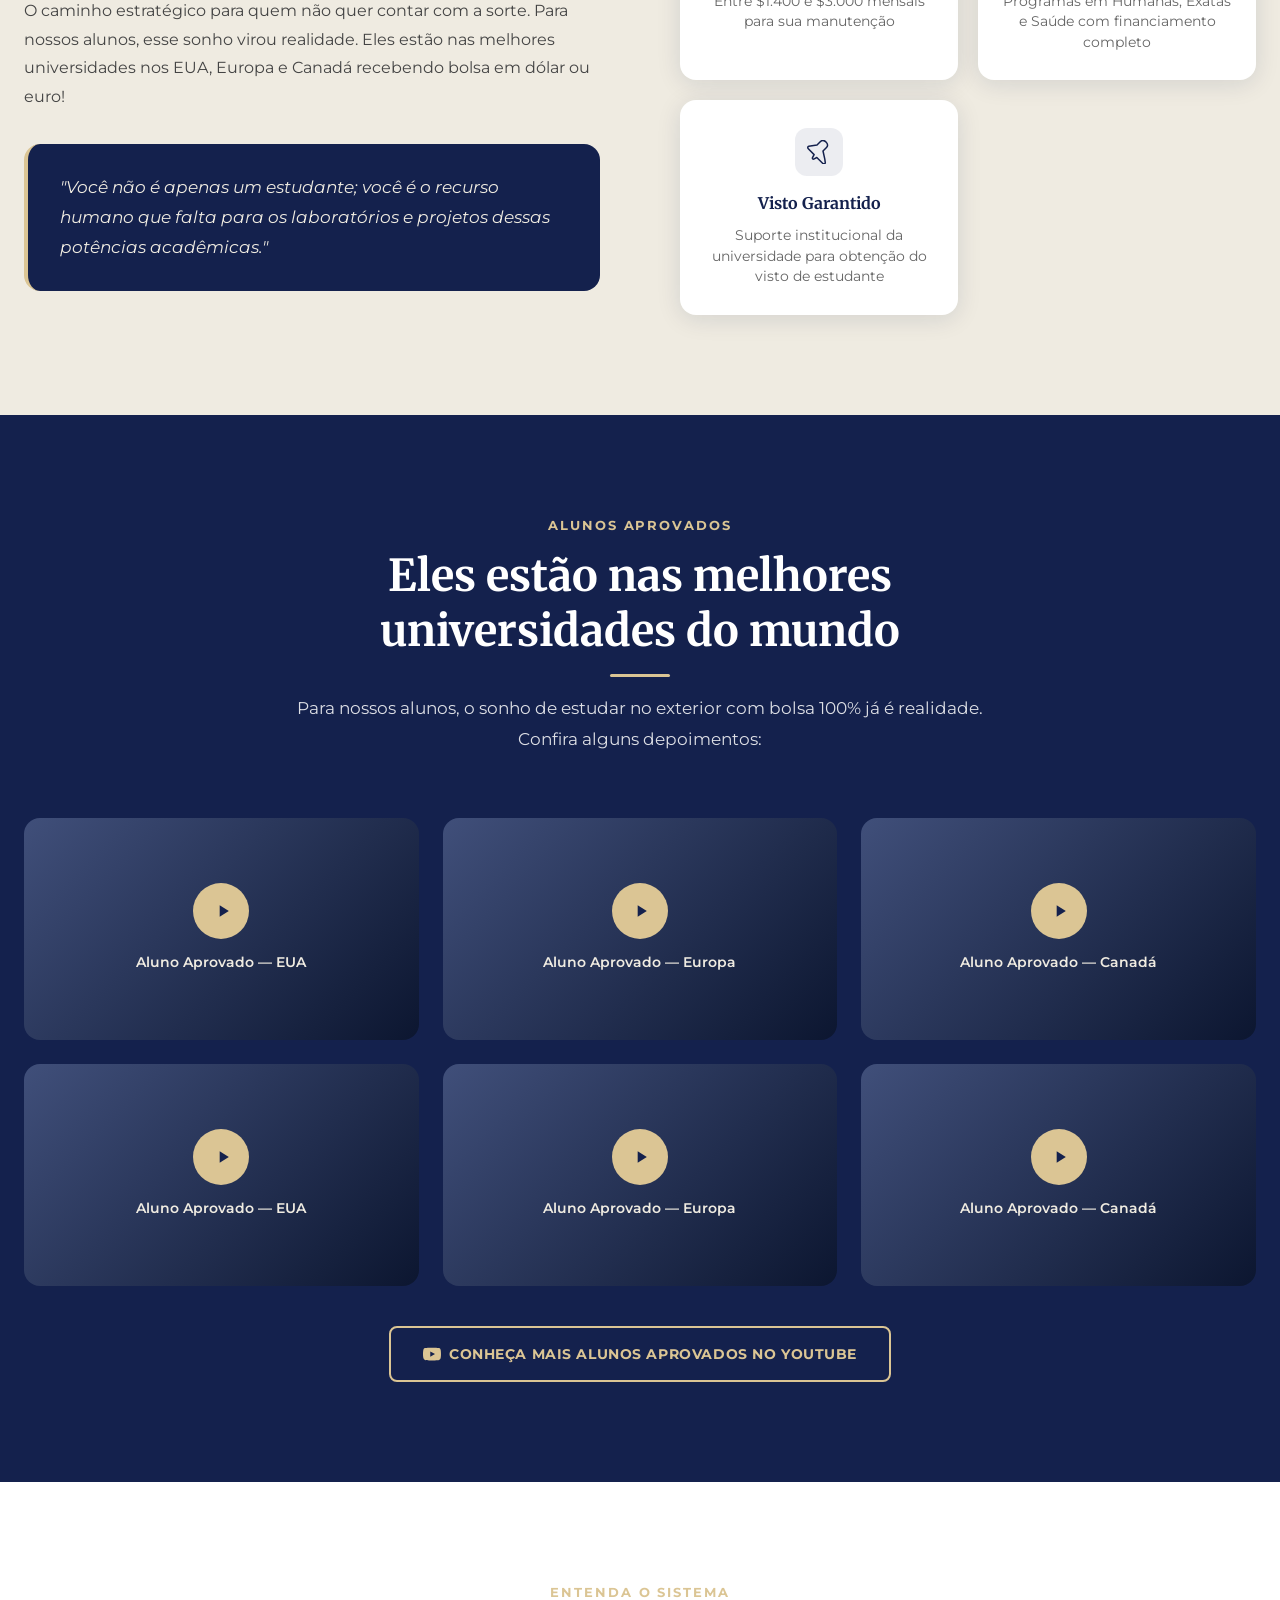
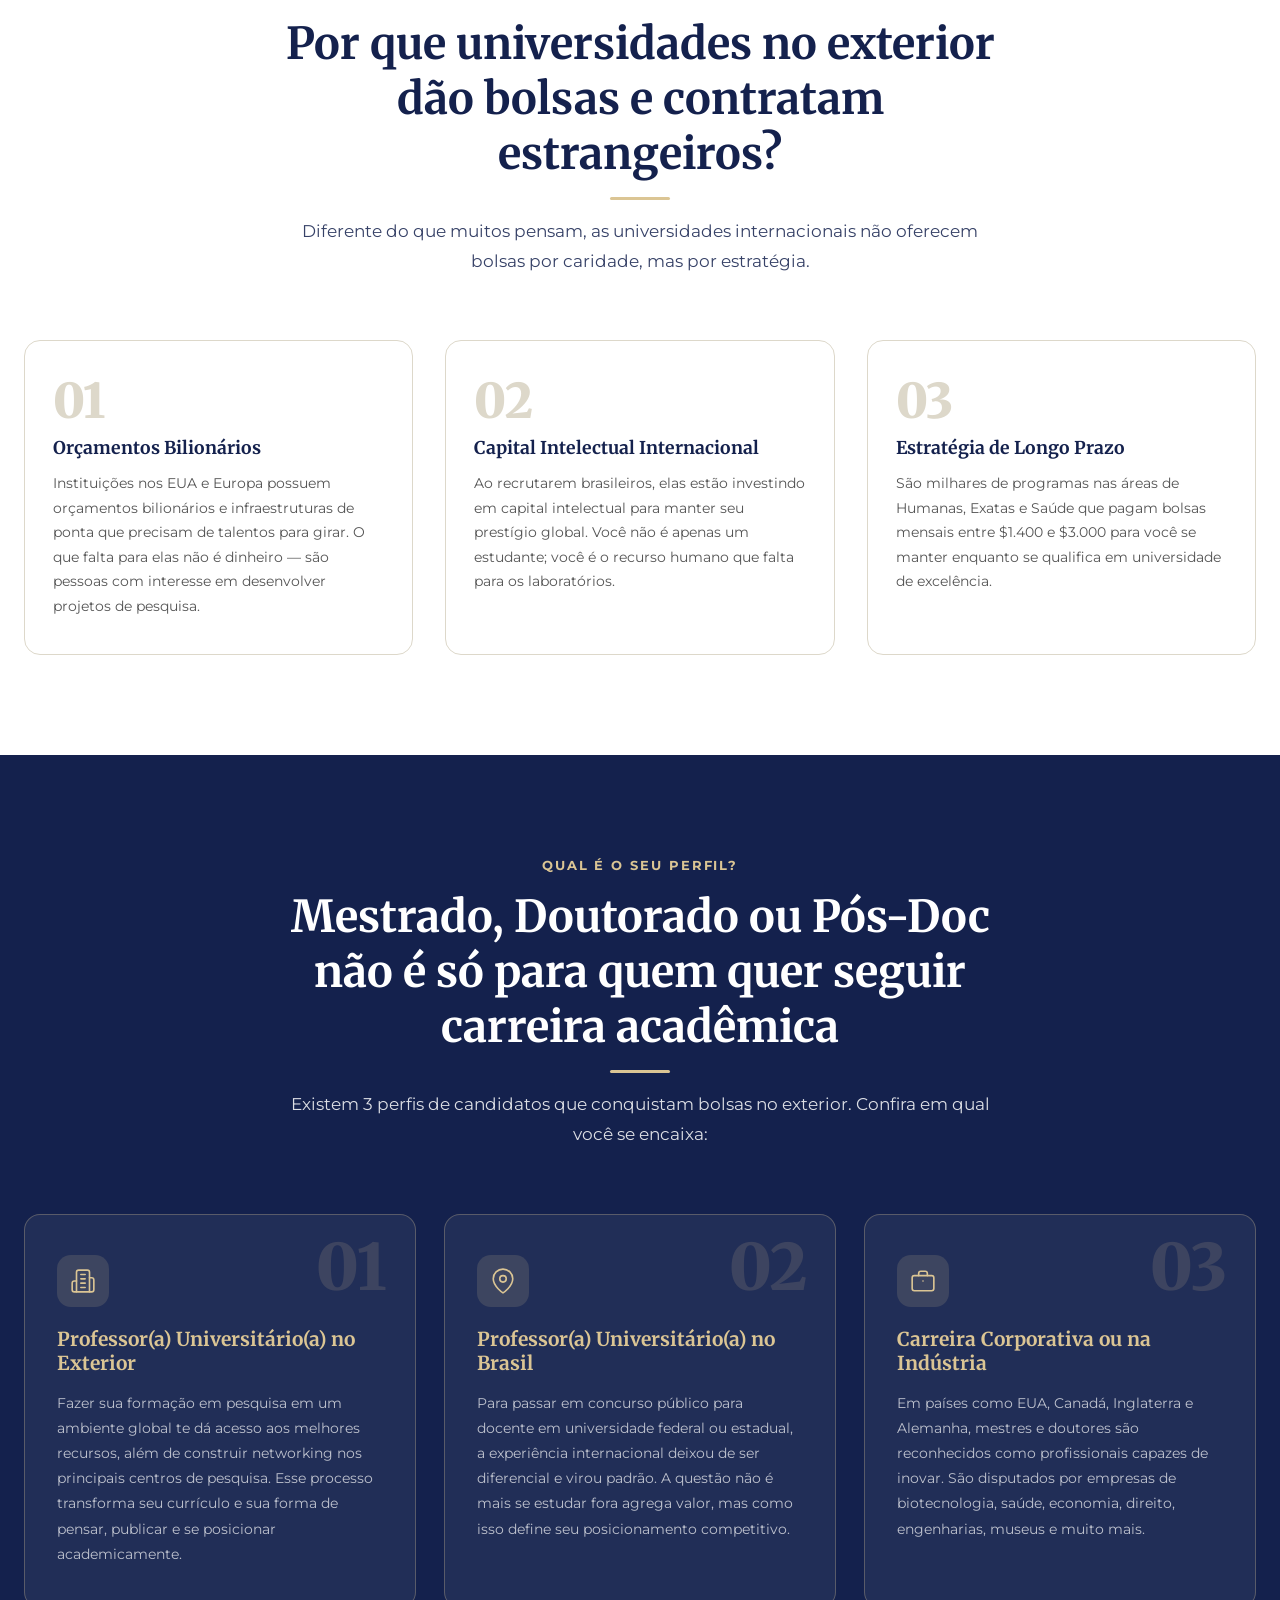
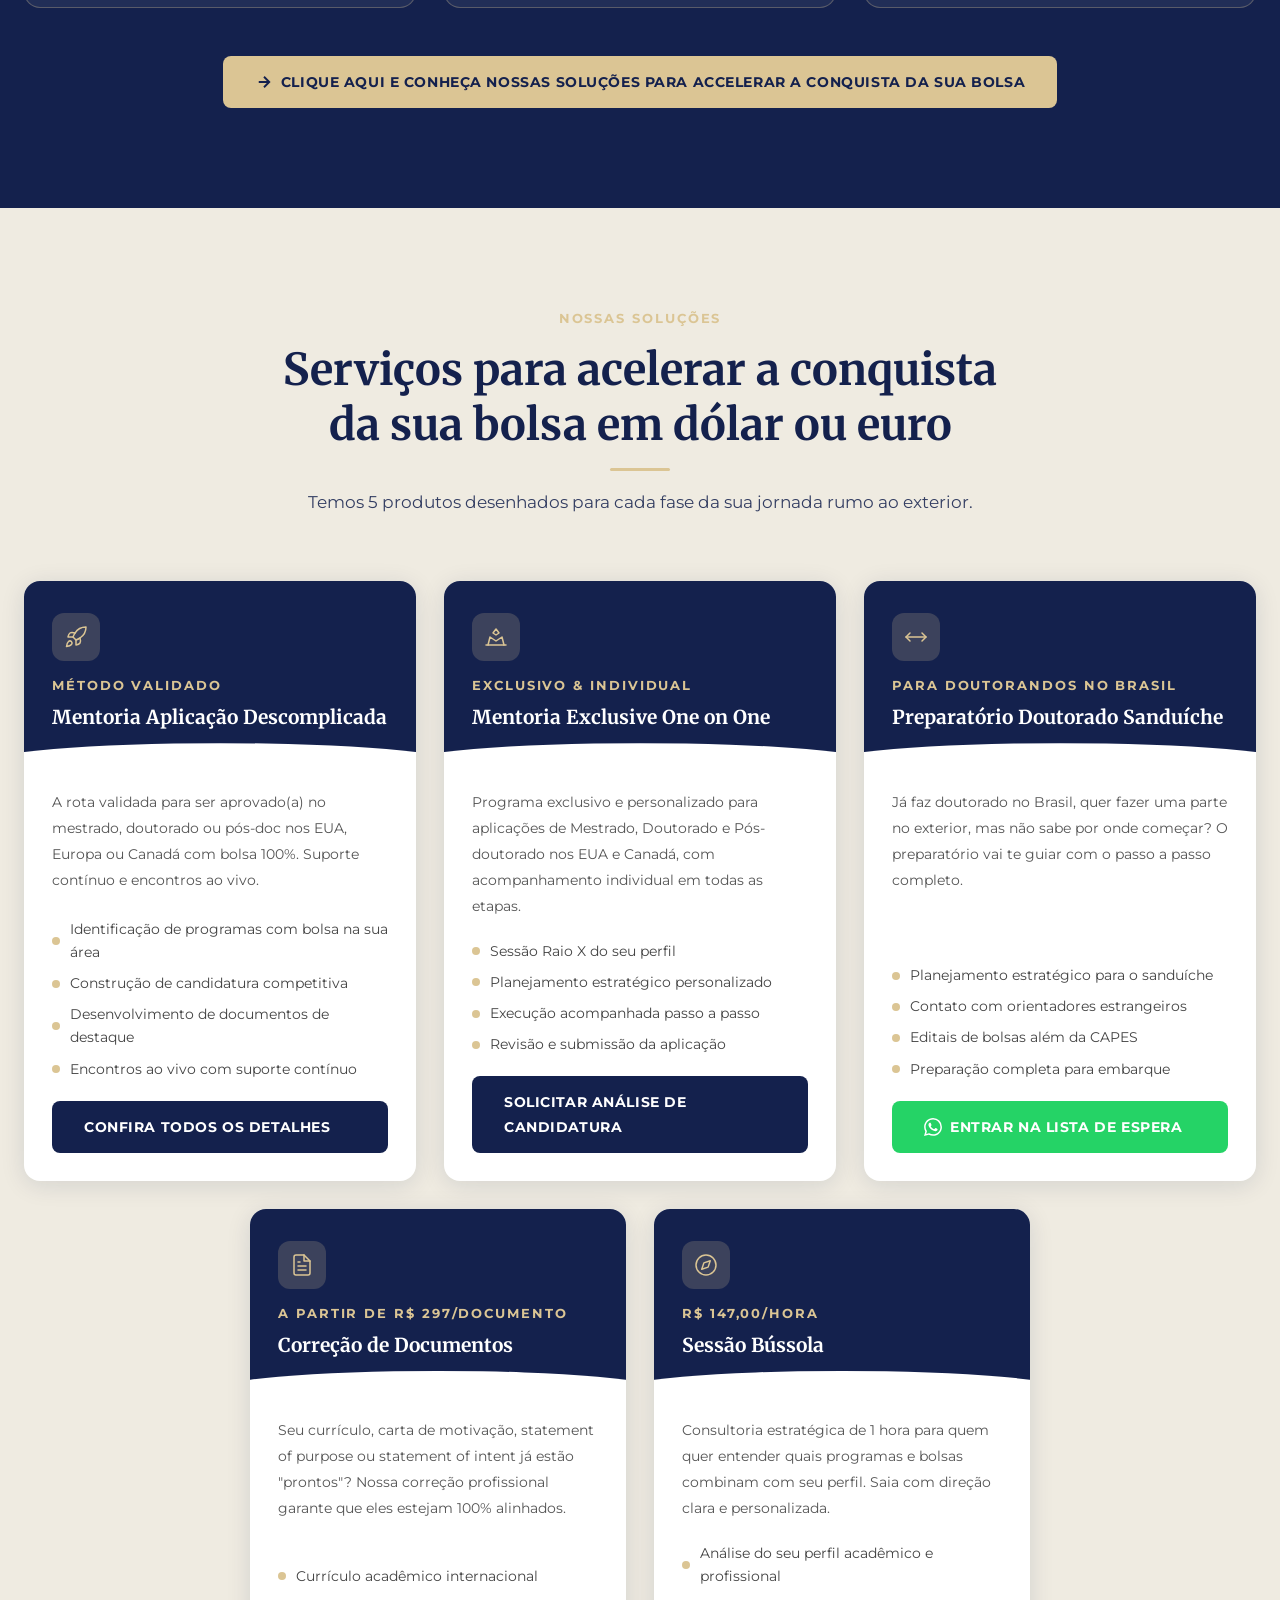
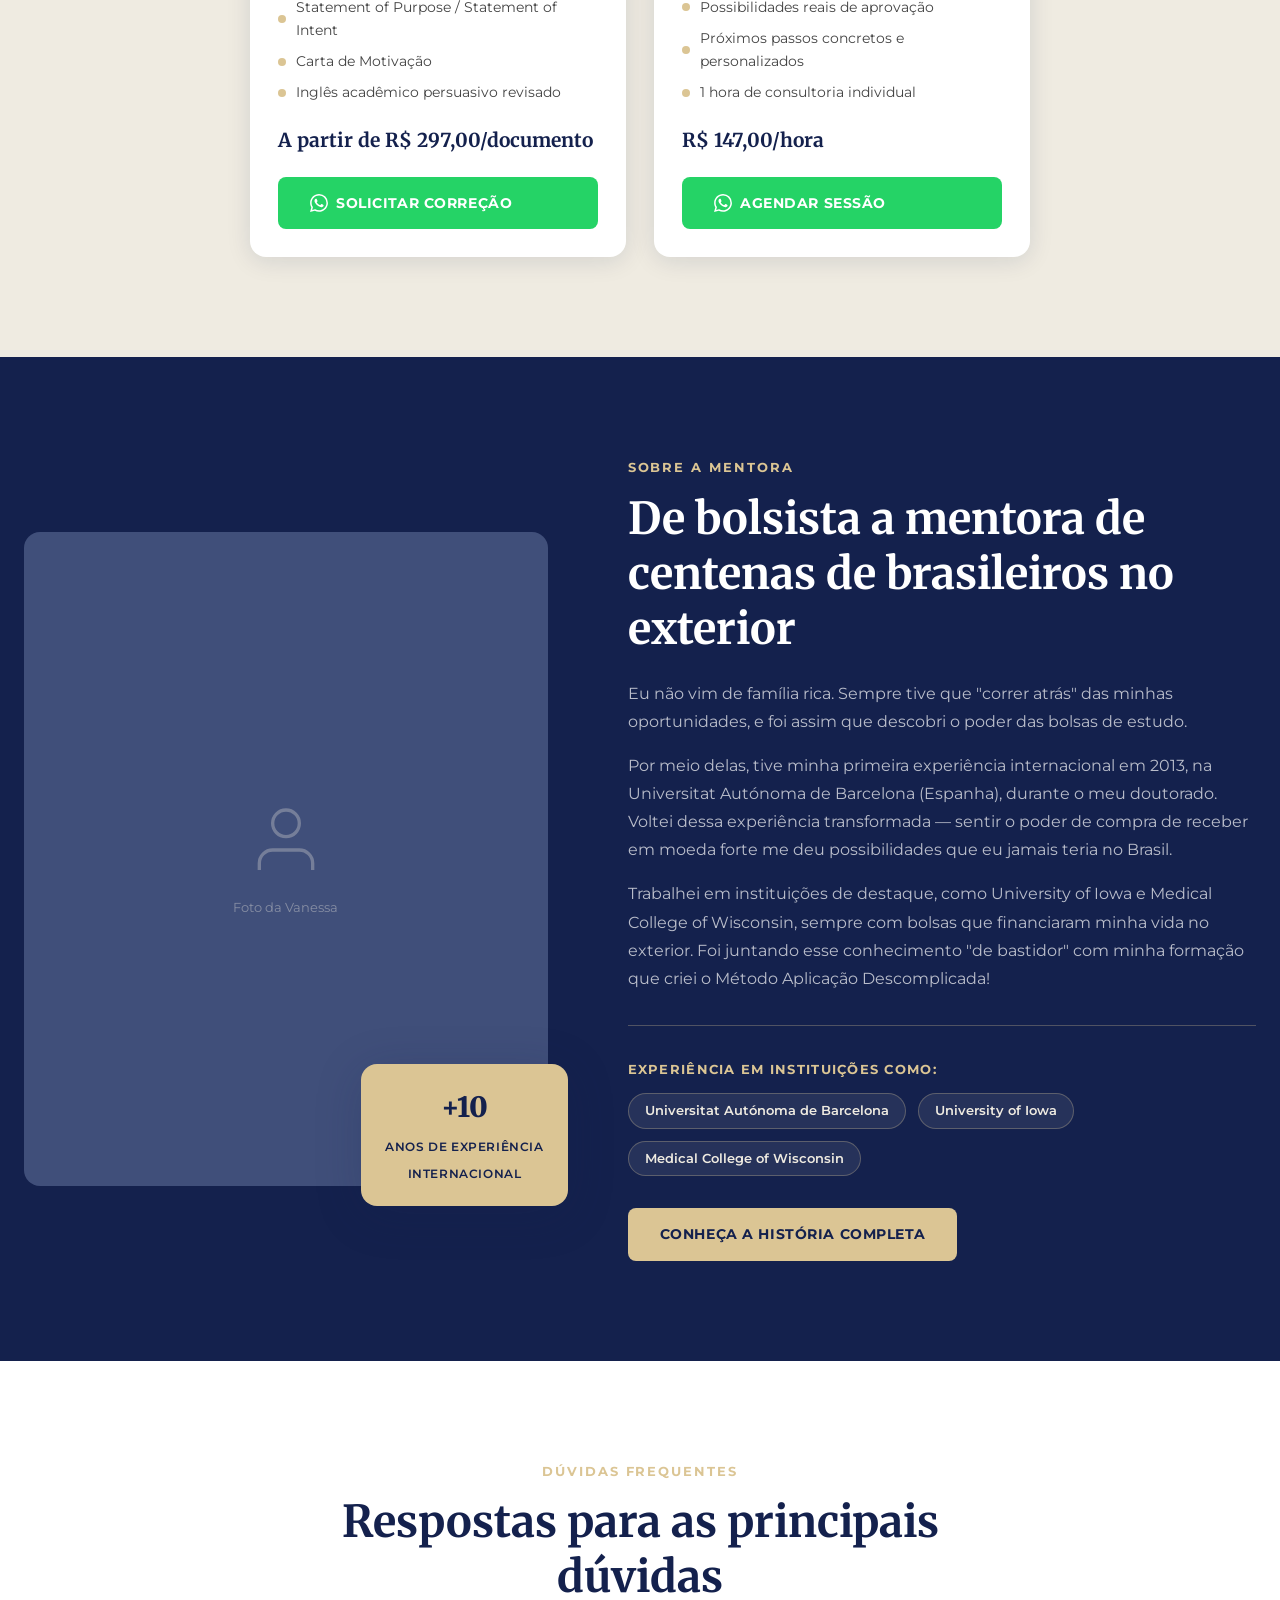
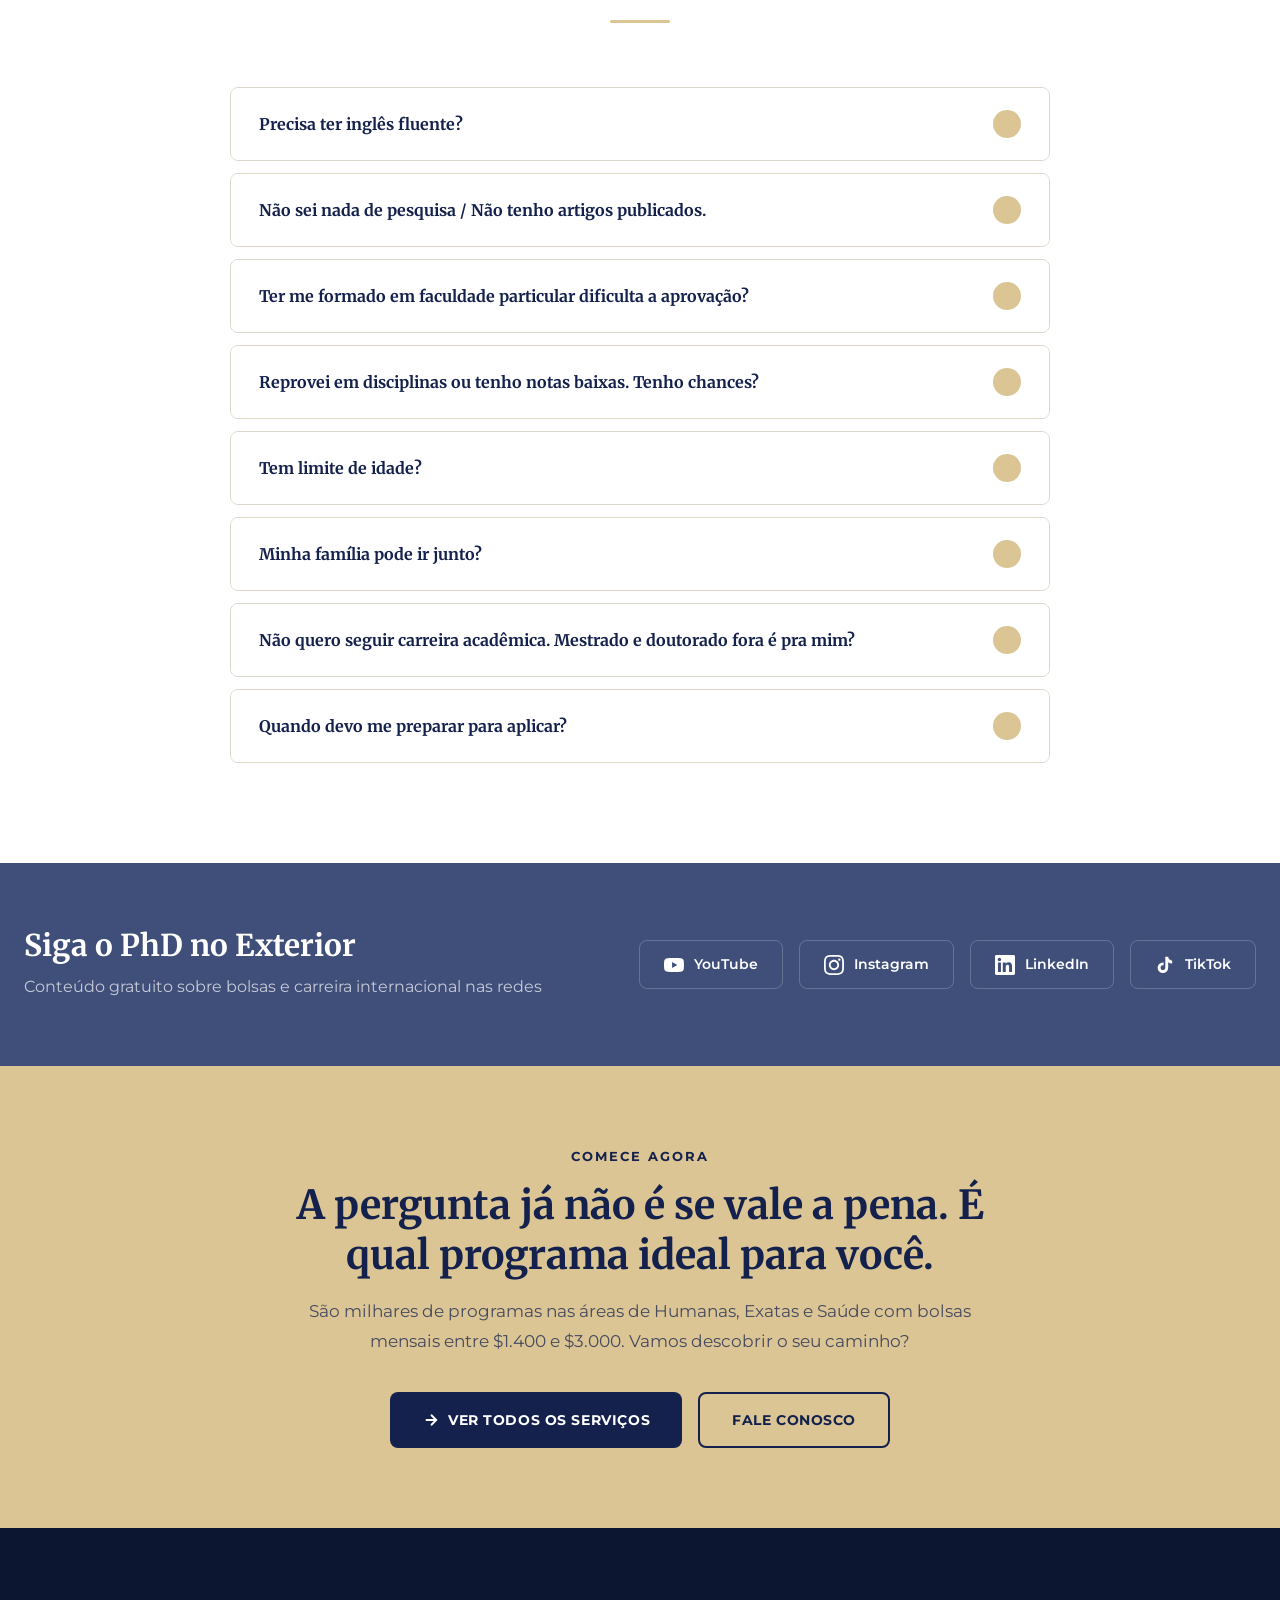
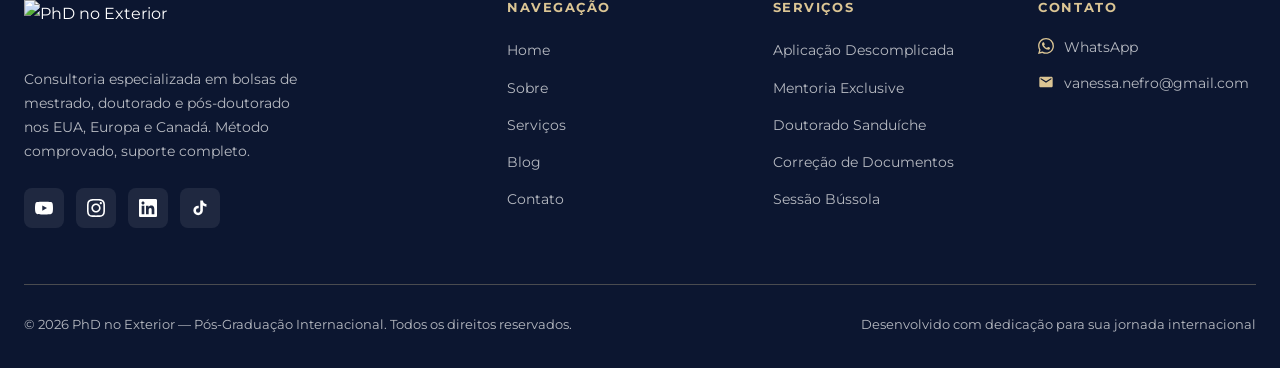
==== commit 85284b1d: "revert: restaurar icon cards da seção de oportunidade Mantém os 4 cards com ícones SVG originais — a" ====
--- a/index.html
+++ b/index.html
@@ -117,28 +117,26 @@
             <p>"Você não é apenas um estudante; você é o recurso humano que falta para os laboratórios e projetos dessas potências acadêmicas."</p>
           </div>
         </div>
-        <div class="opportunity__visual" data-reveal data-reveal-delay="2" style="position:relative;border-radius:var(--radius-lg);overflow:hidden;min-height:480px;">
-          <img src="https://images.unsplash.com/photo-1541339907198-e08756dedf3f?auto=format&fit=crop&w=900&q=80"
-               alt="Biblioteca universitária internacional"
-               style="position:absolute;inset:0;width:100%;height:100%;object-fit:cover;"/>
-          <div style="position:absolute;inset:0;background:linear-gradient(to top, rgba(14,22,60,0.97) 0%, rgba(14,22,60,0.55) 55%, rgba(14,22,60,0.15) 100%);"></div>
-          <div style="position:absolute;bottom:0;left:0;right:0;padding:32px;display:grid;grid-template-columns:1fr 1fr;gap:14px;">
-            <div style="background:rgba(255,255,255,0.07);backdrop-filter:blur(10px);border:1px solid rgba(255,255,255,0.12);border-radius:12px;padding:18px 20px;">
-              <div style="font-family:var(--font-title);font-weight:700;font-size:1rem;color:var(--gold);margin-bottom:4px;">EUA, Europa e Canadá</div>
-              <div style="font-size:0.78rem;color:rgba(255,255,255,0.65);line-height:1.4;">Universidades buscando talentos brasileiros</div>
-            </div>
-            <div style="background:rgba(255,255,255,0.07);backdrop-filter:blur(10px);border:1px solid rgba(255,255,255,0.12);border-radius:12px;padding:18px 20px;">
-              <div style="font-family:var(--font-title);font-weight:700;font-size:1rem;color:var(--gold);margin-bottom:4px;">$1.400 – $3.000/mês</div>
-              <div style="font-size:0.78rem;color:rgba(255,255,255,0.65);line-height:1.4;">Bolsa em Dólar ou Euro</div>
-            </div>
-            <div style="background:rgba(255,255,255,0.07);backdrop-filter:blur(10px);border:1px solid rgba(255,255,255,0.12);border-radius:12px;padding:18px 20px;">
-              <div style="font-family:var(--font-title);font-weight:700;font-size:1rem;color:var(--gold);margin-bottom:4px;">Mestrado, PhD ou Pós-Doc</div>
-              <div style="font-size:0.78rem;color:rgba(255,255,255,0.65);line-height:1.4;">Humanas, Exatas e Saúde</div>
-            </div>
-            <div style="background:rgba(255,255,255,0.07);backdrop-filter:blur(10px);border:1px solid rgba(255,255,255,0.12);border-radius:12px;padding:18px 20px;">
-              <div style="font-family:var(--font-title);font-weight:700;font-size:1rem;color:var(--gold);margin-bottom:4px;">Visto Garantido</div>
-              <div style="font-size:0.78rem;color:rgba(255,255,255,0.65);line-height:1.4;">Suporte institucional da universidade</div>
-            </div>
+        <div class="opportunity__visual" data-reveal data-reveal-delay="2">
+          <div class="opp-card opp-card--featured">
+            <div class="opp-card__icon"><svg width="24" height="24" viewBox="0 0 24 24" fill="none" stroke="currentColor" stroke-width="1.5" stroke-linecap="round" stroke-linejoin="round"><circle cx="12" cy="12" r="10"/><line x1="2" y1="12" x2="22" y2="12"/><path d="M12 2a15.3 15.3 0 0 1 4 10 15.3 15.3 0 0 1-4 10 15.3 15.3 0 0 1-4-10 15.3 15.3 0 0 1 4-10z"/></svg></div>
+            <div class="opp-card__title">EUA, Europa e Canadá</div>
+            <div class="opp-card__text">Universidades com orçamentos bilionários buscando talentos brasileiros para seus laboratórios de pesquisa</div>
+          </div>
+          <div class="opp-card">
+            <div class="opp-card__icon"><svg width="24" height="24" viewBox="0 0 24 24" fill="none" stroke="currentColor" stroke-width="1.5" stroke-linecap="round" stroke-linejoin="round"><line x1="12" y1="1" x2="12" y2="23"/><path d="M17 5H9.5a3.5 3.5 0 0 0 0 7h5a3.5 3.5 0 0 1 0 7H6"/></svg></div>
+            <div class="opp-card__title">Bolsa em Dólar ou Euro</div>
+            <div class="opp-card__text">Entre $1.400 e $3.000 mensais para sua manutenção</div>
+          </div>
+          <div class="opp-card">
+            <div class="opp-card__icon"><svg width="24" height="24" viewBox="0 0 24 24" fill="none" stroke="currentColor" stroke-width="1.5" stroke-linecap="round" stroke-linejoin="round"><path d="M22 10v6M2 10l10-5 10 5-10 5z"/><path d="M6 12v5c3 3 9 3 12 0v-5"/></svg></div>
+            <div class="opp-card__title">Mestrado, PhD ou Pós-Doc</div>
+            <div class="opp-card__text">Programas em Humanas, Exatas e Saúde com financiamento completo</div>
+          </div>
+          <div class="opp-card">
+            <div class="opp-card__icon"><svg width="24" height="24" viewBox="0 0 24 24" fill="none" stroke="currentColor" stroke-width="1.5" stroke-linecap="round" stroke-linejoin="round"><path d="M17.8 19.2 16 11l3.5-3.5C21 6 21 4 19 2c-2-2-4-2-5.5-.5L10 5 1.8 6.2c-.5.1-.9.5-1 1-.1.6.1 1.2.5 1.6l5.8 5.8-1.6 3.1a1 1 0 0 0 1.2 1.4l3.1-1.6 5.8 5.8c.4.4 1 .6 1.6.5.6-.1 1-.5 1.1-1z"/></svg></div>
+            <div class="opp-card__title">Visto Garantido</div>
+            <div class="opp-card__text">Suporte institucional da universidade para obtenção do visto de estudante</div>
           </div>
         </div>
       </div>
